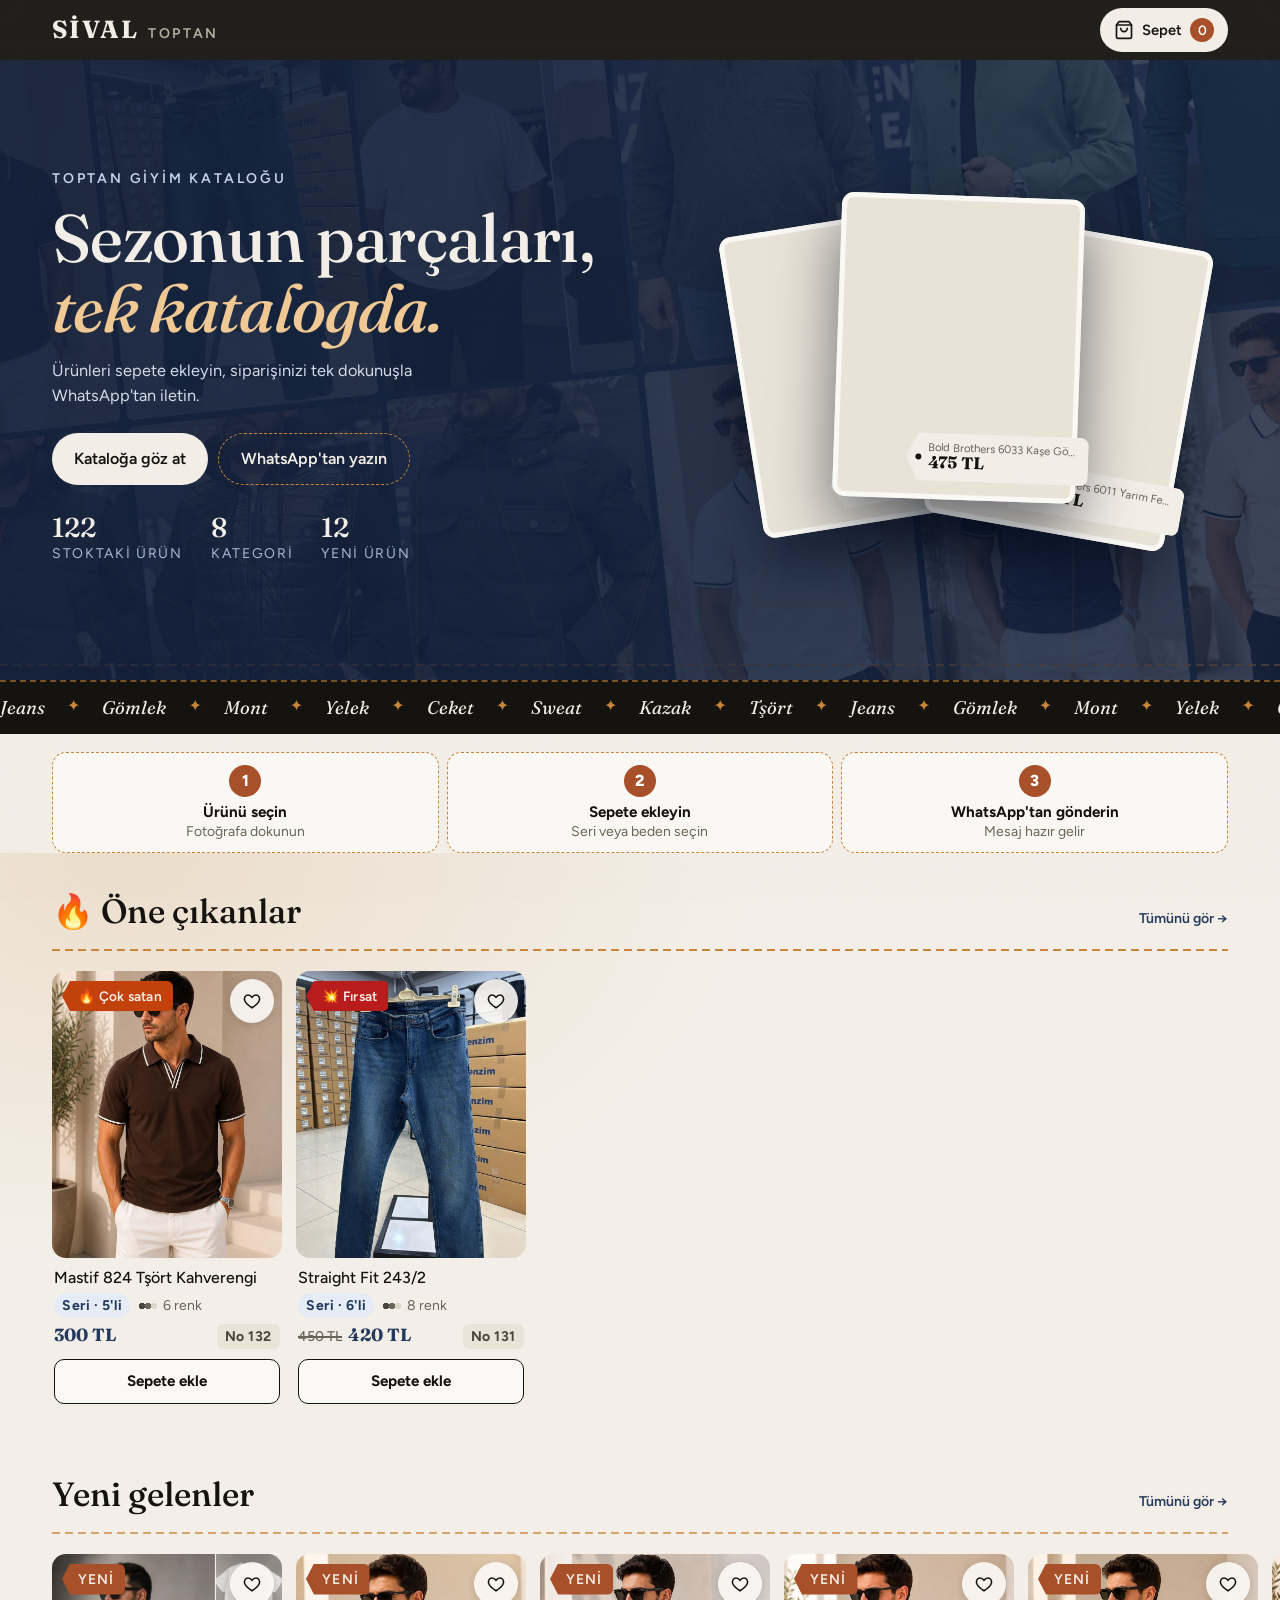
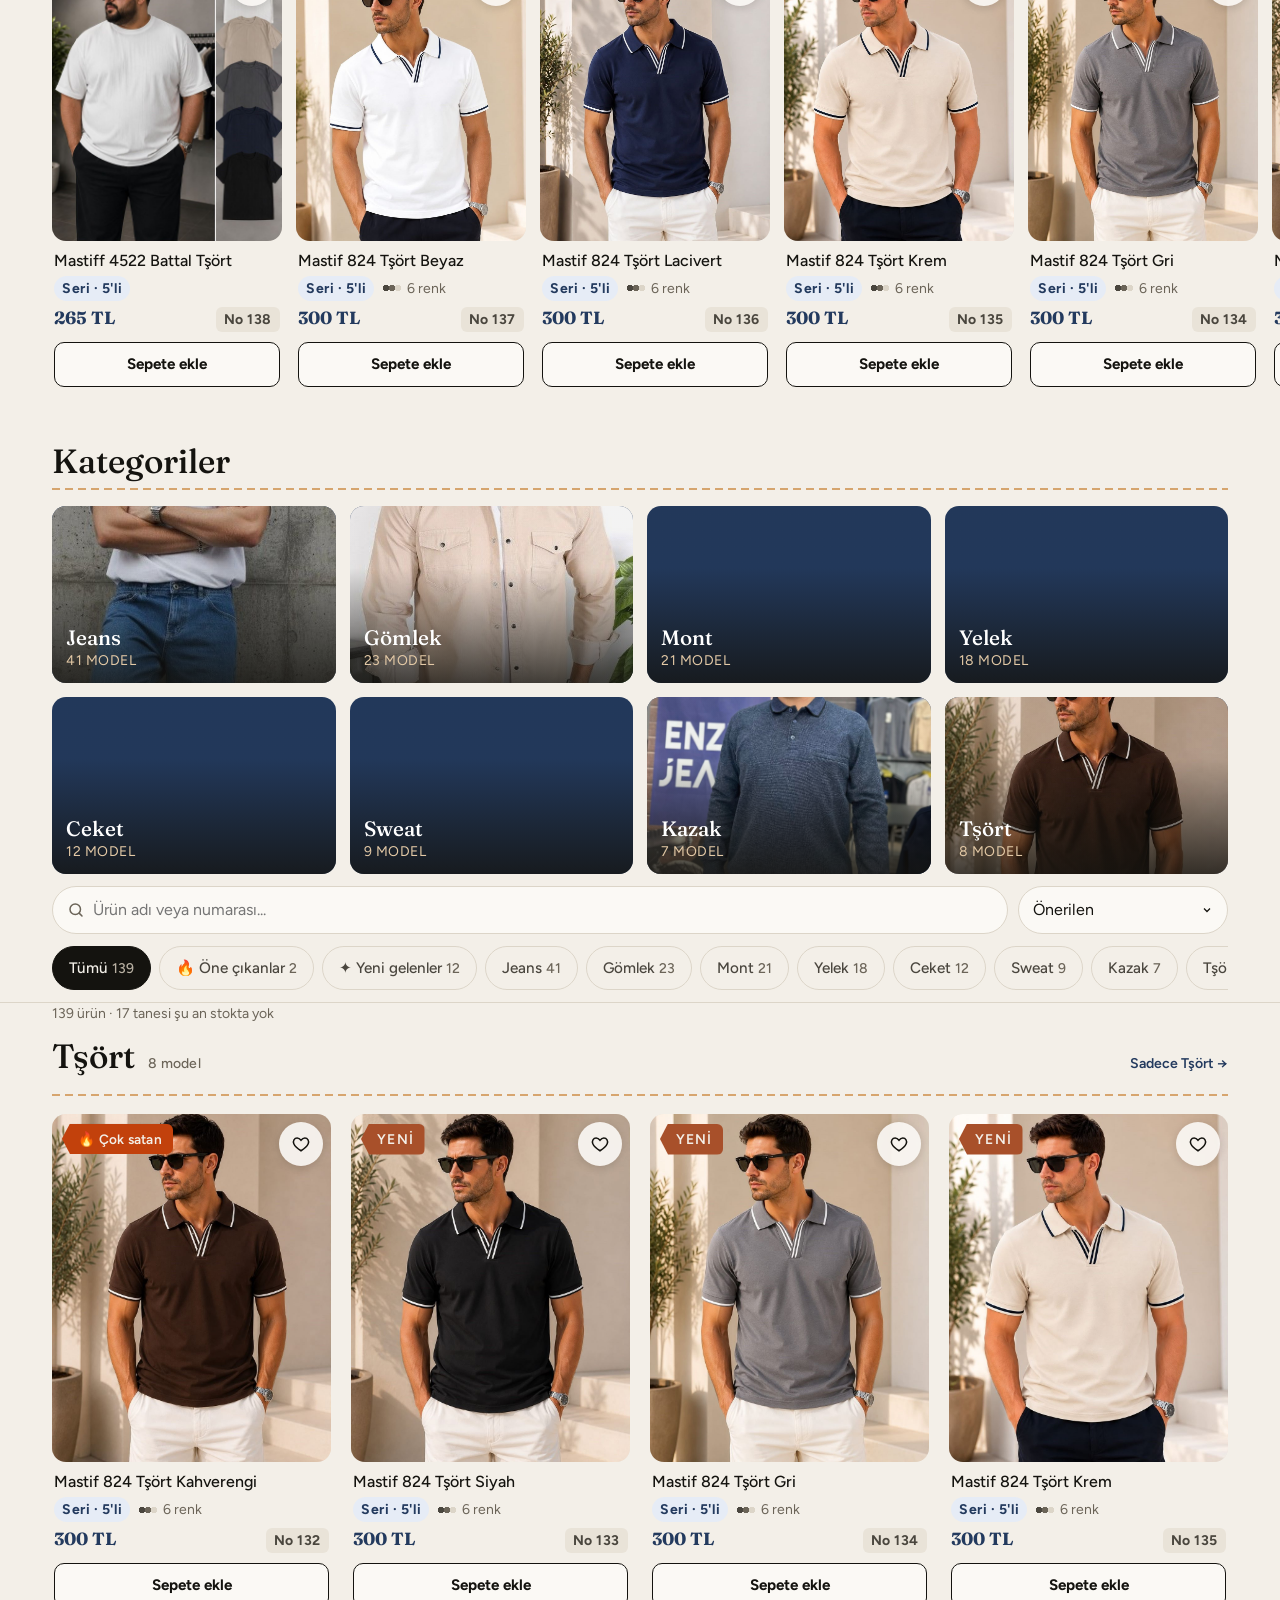
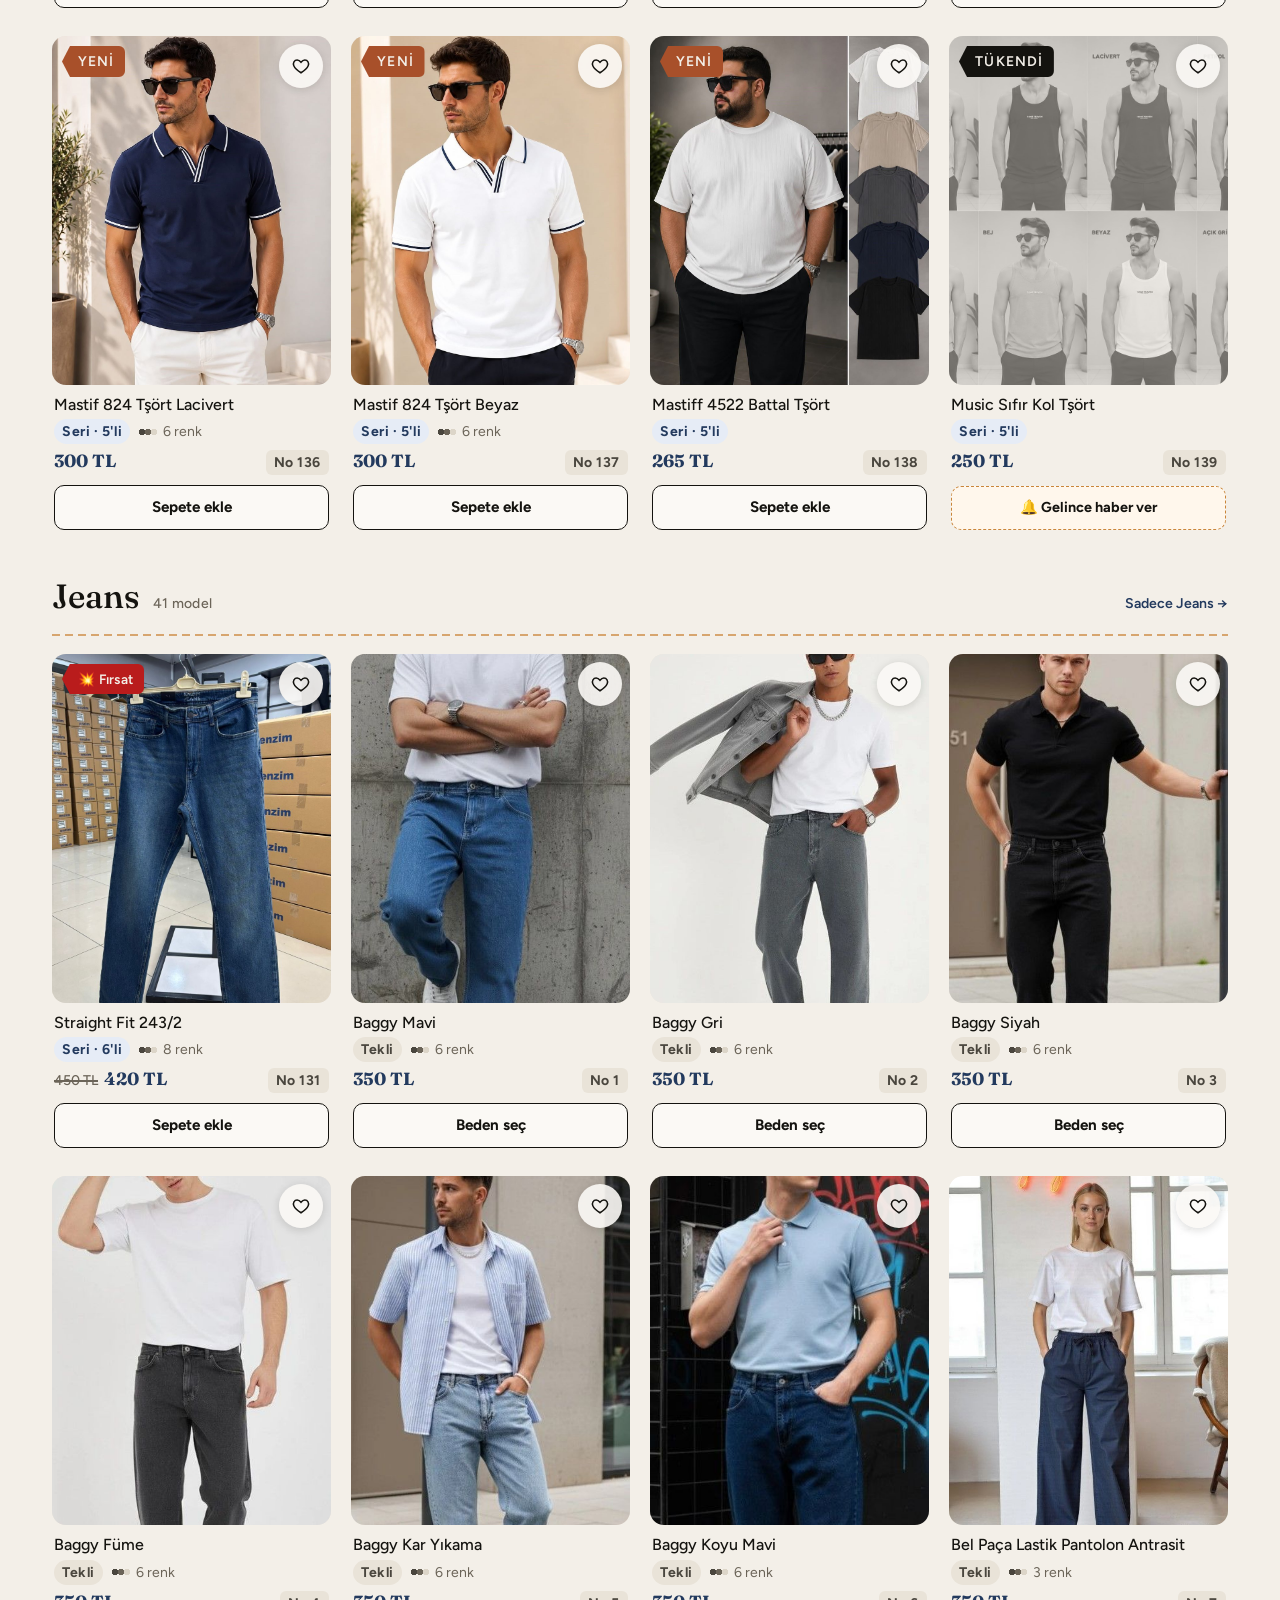
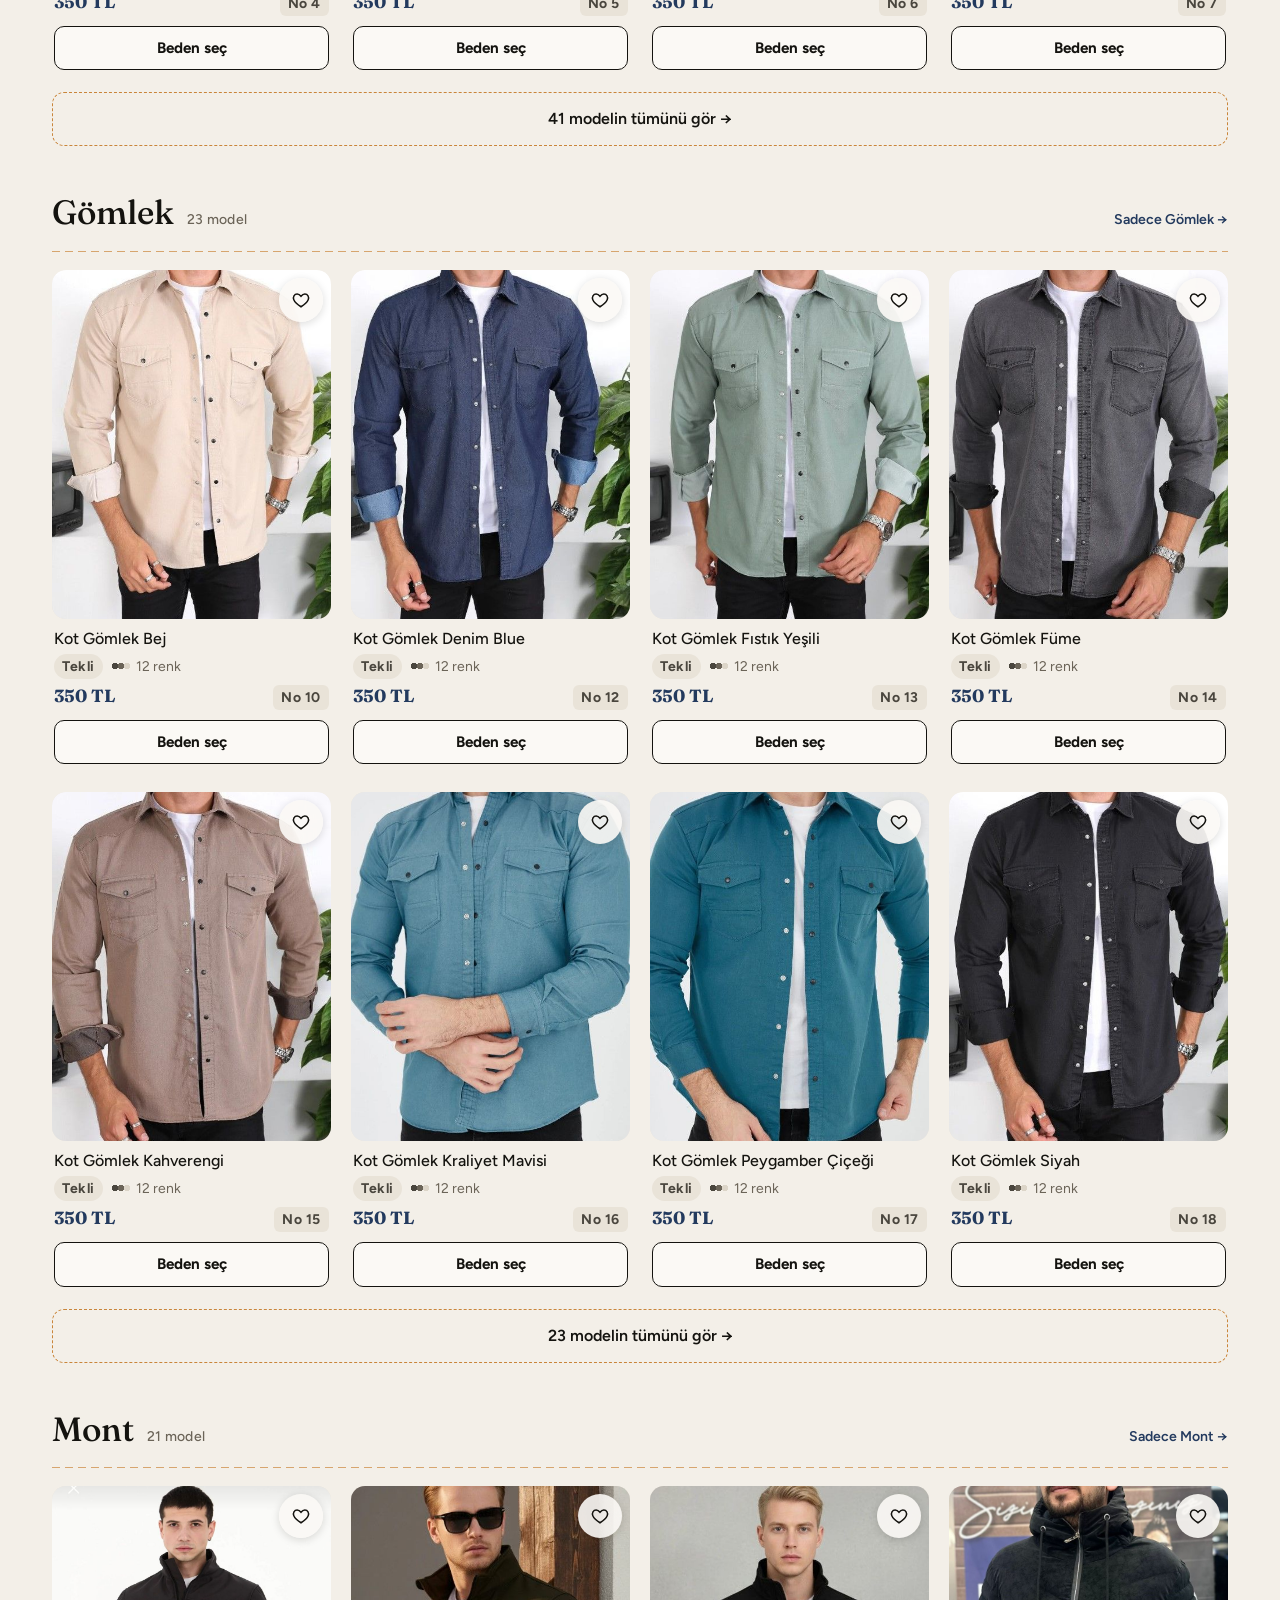
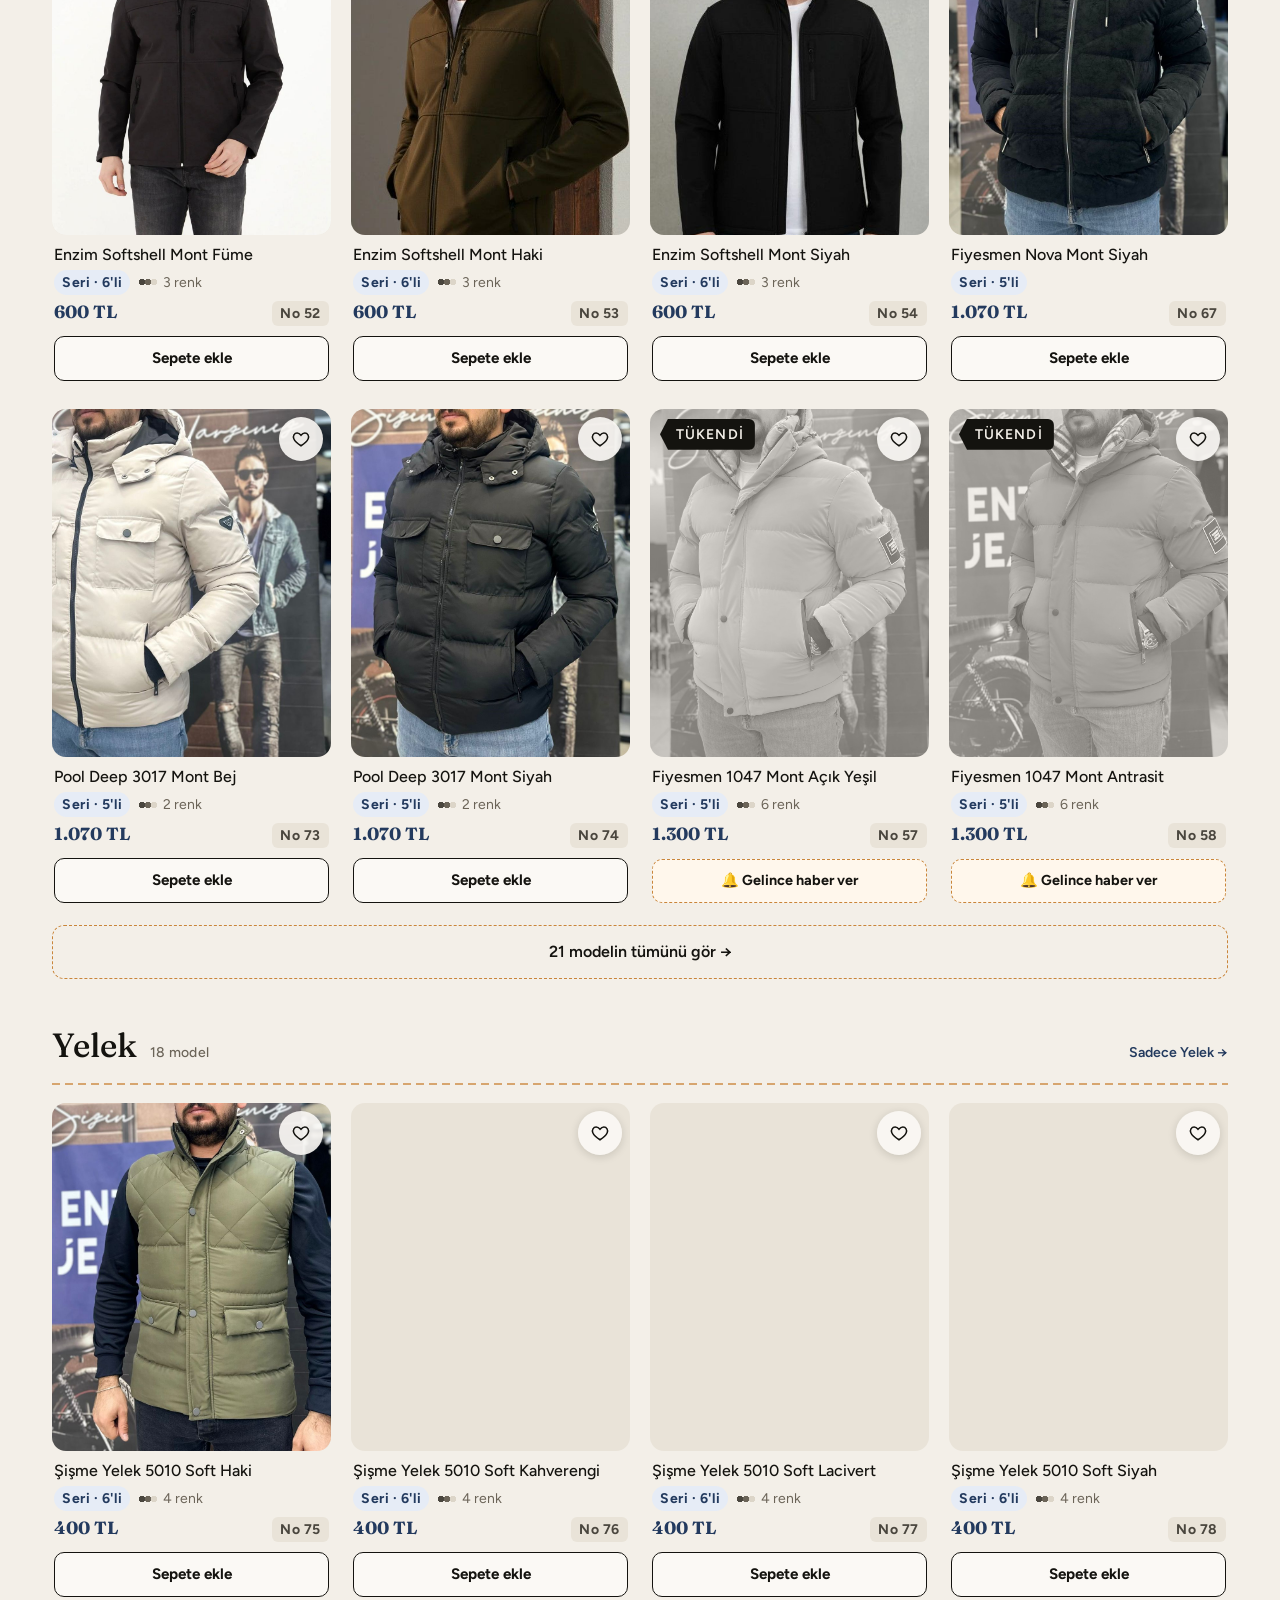
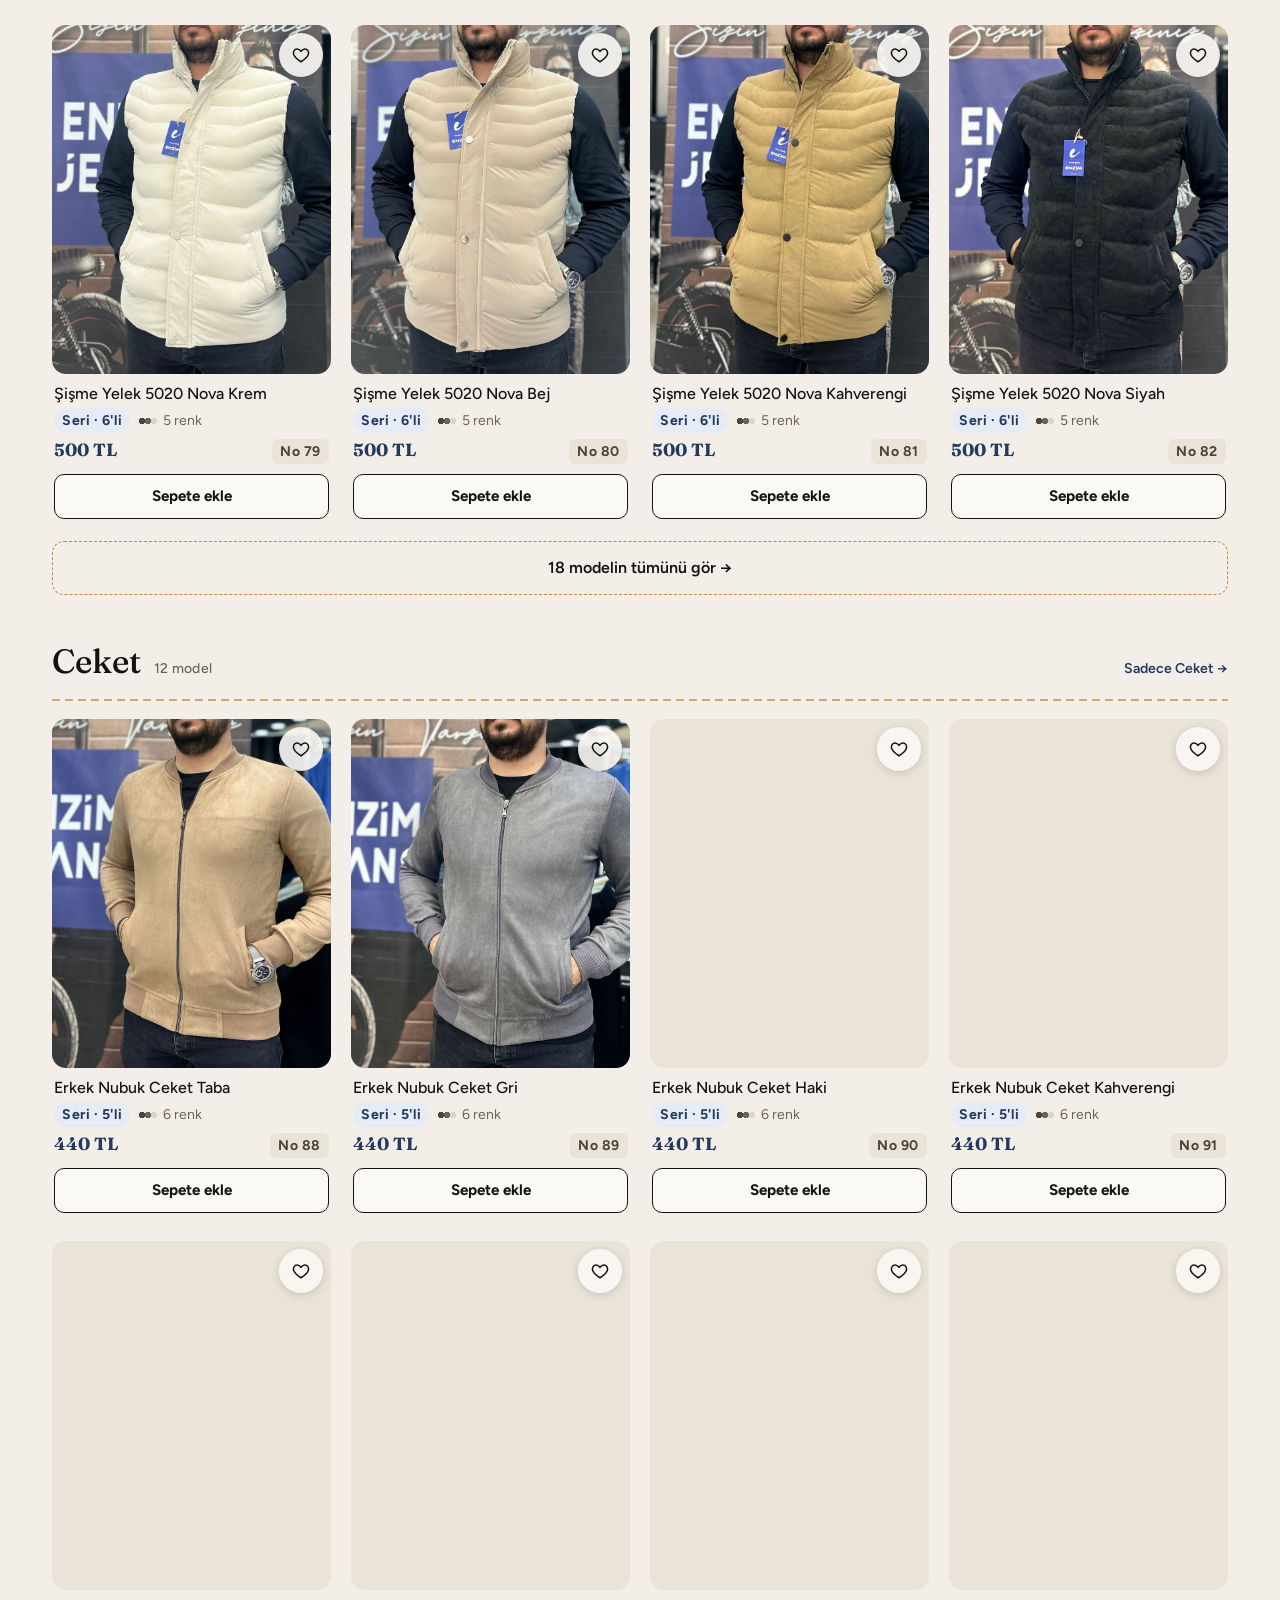
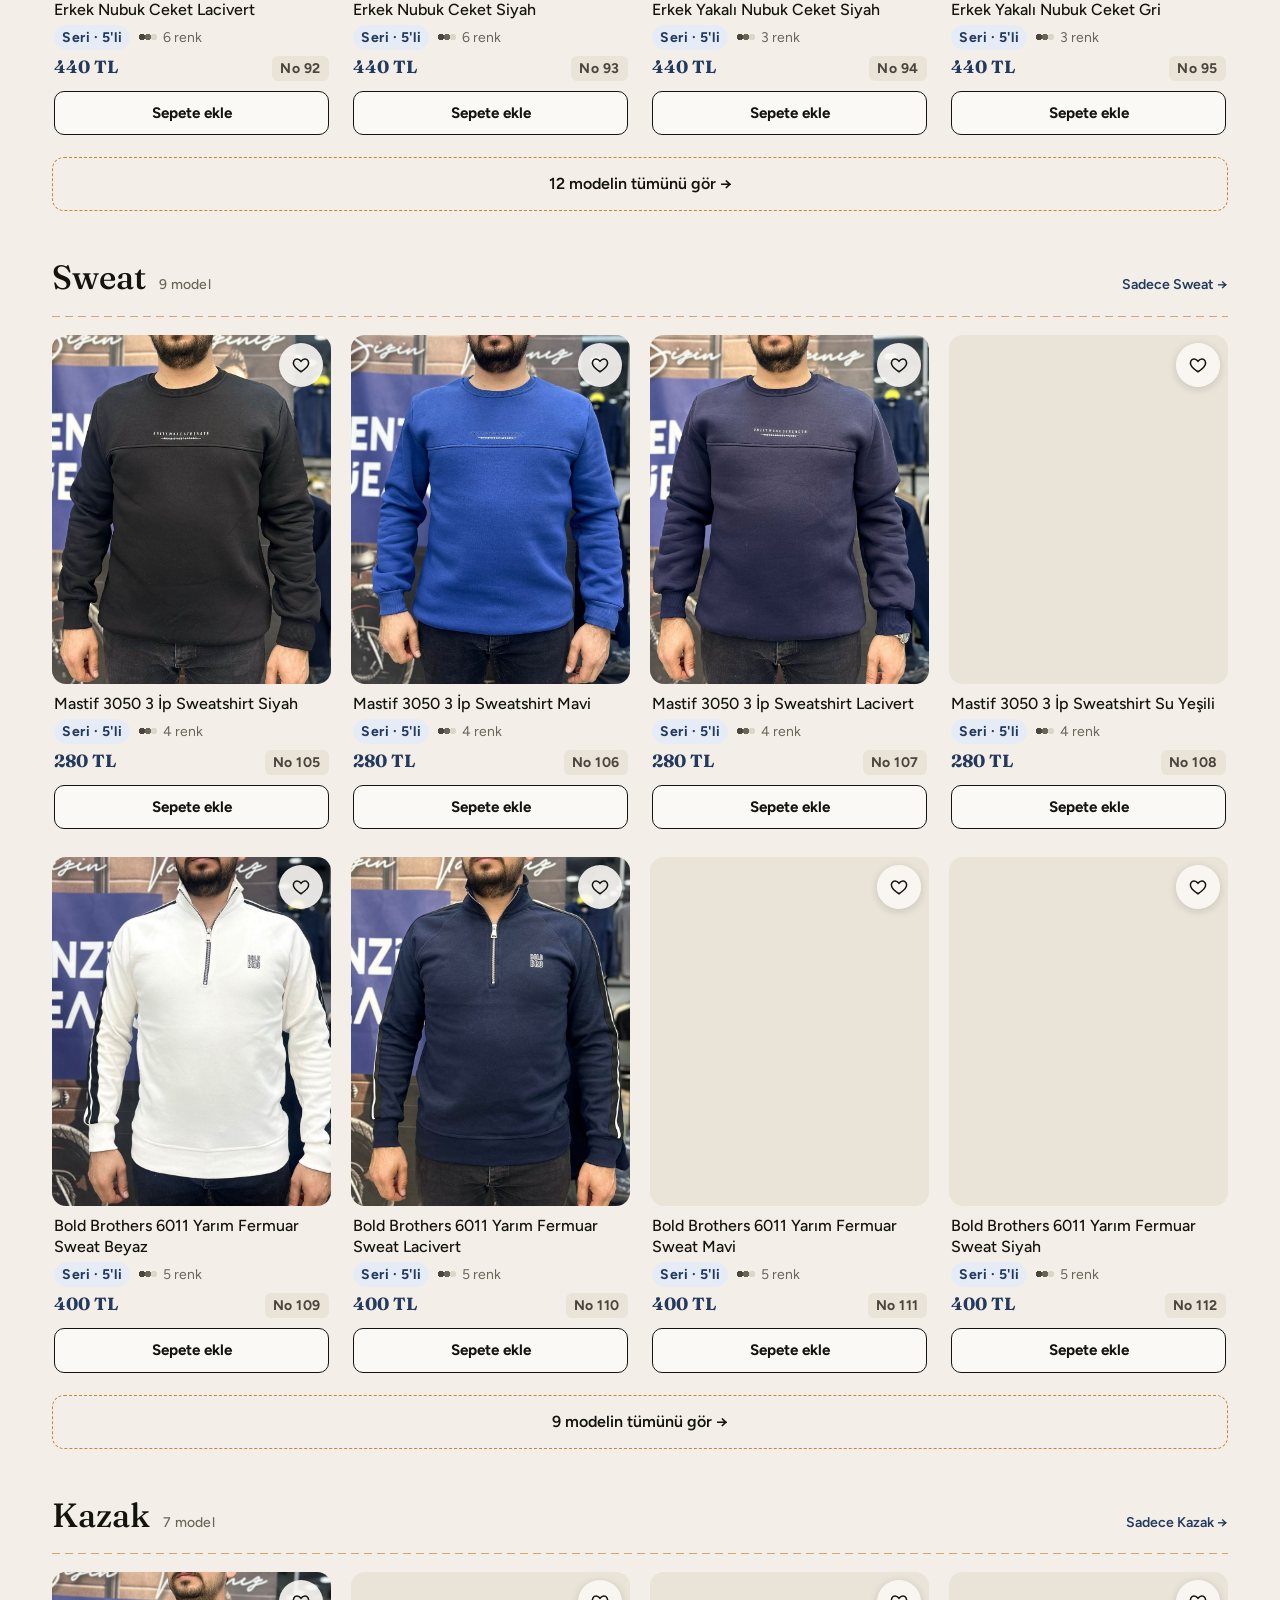
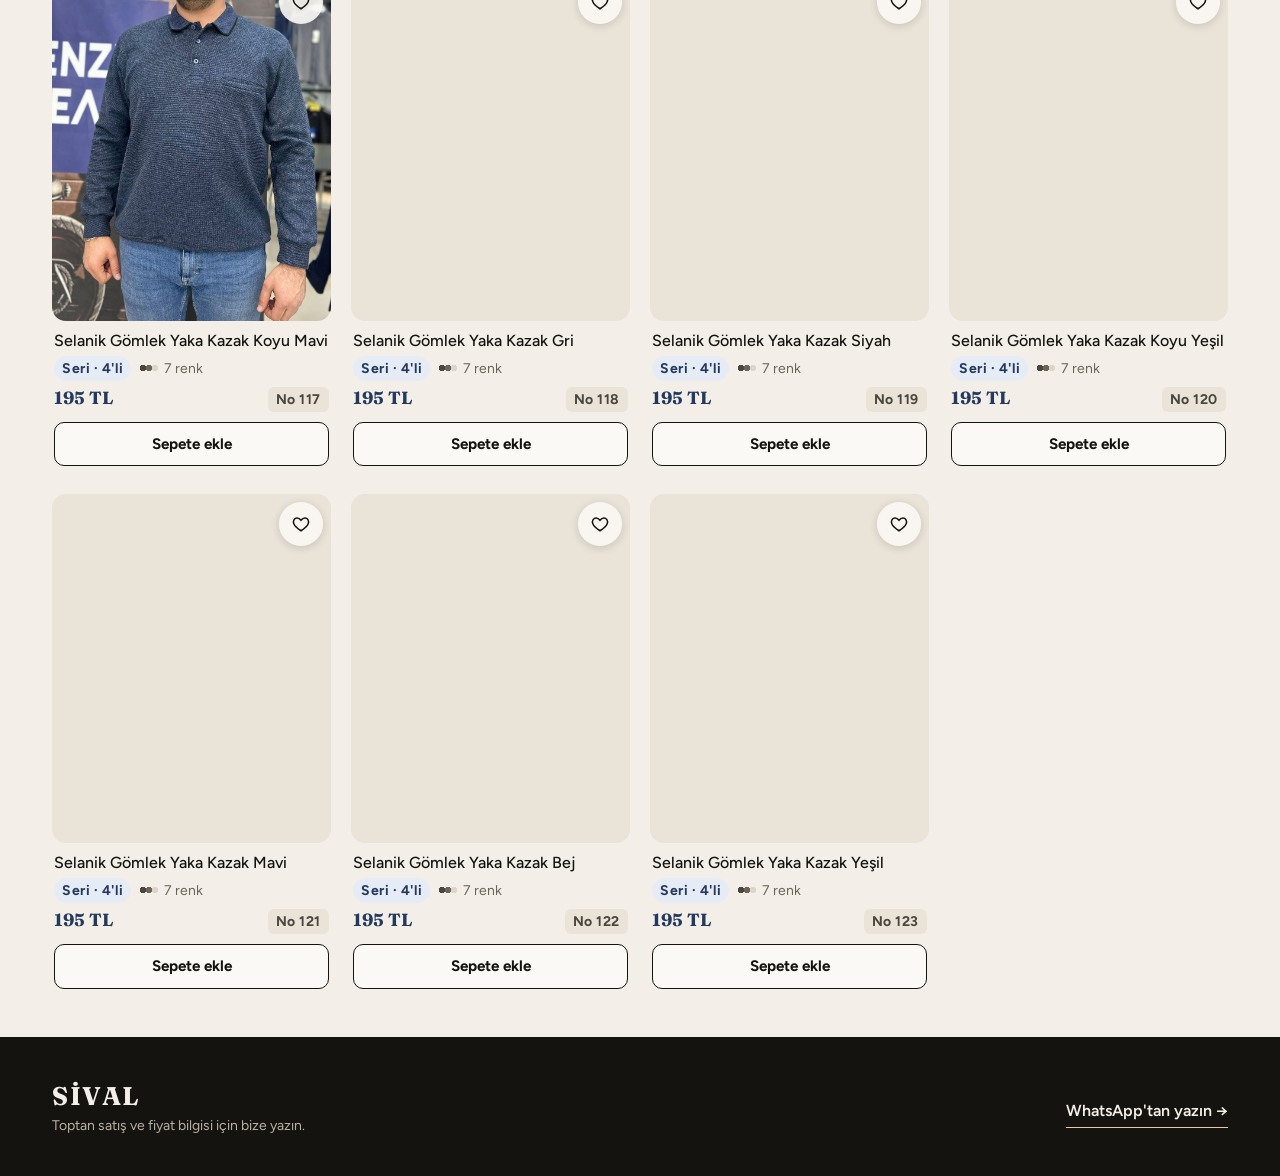
==== index.html @ 9e134c7b "Gelince haber ver: tükenen üründe WhatsApp talebi, dönen müşteriye 'beklediğiniz ürün geldi'; yöneti" ====
<!DOCTYPE html>
<html lang="tr">
<head>
    <meta charset="UTF-8">
    <meta name="viewport" content="width=device-width, initial-scale=1.0">
    <title>SİVAL - Toptan Satış Kataloğu</title>
    <meta name="description" content="SİVAL toptan giyim kataloğu: jean, gömlek, mont, yelek ve daha fazlası. Sepetinizi oluşturun, WhatsApp'tan sipariş verin.">
    <meta name="theme-color" content="#14130f">
    <link rel="icon" href="data:image/svg+xml,%3Csvg xmlns='http://www.w3.org/2000/svg' viewBox='0 0 64 64'%3E%3Crect width='64' height='64' rx='14' fill='%2314130f'/%3E%3Ctext x='32' y='45' font-family='Georgia,serif' font-size='38' font-weight='700' fill='%23f3efe8' text-anchor='middle'%3ES%3C/text%3E%3C/svg%3E">
    <link rel="preconnect" href="https://fonts.googleapis.com">
    <link rel="preconnect" href="https://fonts.gstatic.com" crossorigin>
    <link href="https://fonts.googleapis.com/css2?family=Fraunces:opsz,wght@9..144,500;9..144,700&family=Figtree:wght@400;500;600;700&display=swap" rel="stylesheet">
    <link rel="stylesheet" href="style.css">
</head>
<body>
    <!-- Duyuru bandı (yönetim sayfasından düzenlenir) -->
    <div class="promo" id="promo" hidden>
        <button class="promo-main" id="promoMain">
            <span id="promoText"></span>
            <span class="promo-timer" id="promoTimer" hidden></span>
            <span class="promo-go" id="promoGo" hidden>→</span>
        </button>
        <button class="promo-close" id="promoClose" aria-label="Duyuruyu kapat">&times;</button>
    </div>

    <header class="topbar">
        <div class="wrap topbar-row">
            <a href="#" class="brand" aria-label="Sayfanın başına dön">
                <span class="brand-name">SİVAL</span>
                <span class="brand-tag">Toptan</span>
            </a>
            <button class="cart-btn" id="cartButton" aria-label="Sepeti aç">
                <svg width="20" height="20" viewBox="0 0 24 24" fill="none" stroke="currentColor" stroke-width="2" stroke-linecap="round" stroke-linejoin="round" aria-hidden="true">
                    <path d="M6 2 3 6v14a2 2 0 0 0 2 2h14a2 2 0 0 0 2-2V6l-3-4z"/><path d="M3 6h18"/><path d="M16 10a4 4 0 0 1-8 0"/>
                </svg>
                <span class="cart-btn-label">Sepet</span>
                <span class="cart-count" id="cartCount" hidden>0</span>
            </button>
        </div>
    </header>

    <div class="wrap back-in-wrap">
        <div class="back-in" id="backInBox" hidden>
            <div class="back-in-head">
                <strong>🔔 Beklediğiniz ürün geldi!</strong>
                <button class="reorder-close" id="backInClose" aria-label="Kapat">&times;</button>
            </div>
            <div class="back-in-list" id="backInList"></div>
        </div>
    </div>

    <section class="hero">
        <div class="hero-mosaic" id="heroMosaic" aria-hidden="true"></div>
        <div class="wrap hero-inner">
            <div class="hero-copy">
                <p class="eyebrow">Toptan giyim kataloğu</p>
                <h1>Sezonun parçaları,<br><em>tek katalogda.</em></h1>
                <p class="hero-text">Ürünleri sepete ekleyin, siparişinizi tek dokunuşla WhatsApp'tan iletin.</p>
                <div class="hero-cta">
                    <a href="#controls" class="btn-paper">Kataloğa göz at</a>
                    <a href="#" class="btn-ghost" id="heroWhatsApp" target="_blank" rel="noopener">WhatsApp'tan yazın</a>
                    <a href="katalog.pdf" class="btn-ghost" id="heroPdf" download="SIVAL-katalog.pdf" hidden>📄 PDF katalog</a>
                </div>
                <div class="hero-stats" id="heroStats"></div>
            </div>
            <div class="hero-fan" id="heroFan" aria-hidden="true"></div>
        </div>
    </section>

    <div class="ticker" aria-hidden="true">
        <div class="ticker-track" id="ticker"></div>
    </div>

    <div class="wrap">
        <ol class="how" aria-label="Nasıl sipariş verilir">
            <li><span>1</span><b>Ürünü seçin</b><small>Fotoğrafa dokunun</small></li>
            <li><span>2</span><b>Sepete ekleyin</b><small>Seri veya beden seçin</small></li>
            <li><span>3</span><b>WhatsApp'tan gönderin</b><small>Mesaj hazır gelir</small></li>
        </ol>
        <div class="reorder" id="reorderBox" hidden>
            <div class="reorder-text">
                <strong>Tekrar hoş geldiniz!</strong>
                <span id="reorderInfo"></span>
            </div>
            <div class="reorder-actions">
                <button class="reorder-btn" id="reorderBtn">Siparişi tekrarla</button>
                <button class="reorder-close" id="reorderClose" aria-label="Kapat">&times;</button>
            </div>
        </div>
    </div>

    <section class="spotlight featured" id="featured" hidden>
        <div class="wrap">
            <div class="section-head">
                <h2>🔥 Öne çıkanlar</h2>
                <button class="section-link" data-goto="featured">Tümünü gör →</button>
            </div>
        </div>
        <div class="rail-wrap">
            <button class="rail-arrow prev" data-rail="-1" aria-label="Önceki ürünler">‹</button>
            <div class="rail" id="featRail"></div>
            <button class="rail-arrow next" data-rail="1" aria-label="Sonraki ürünler">›</button>
        </div>
    </section>

    <section class="spotlight" id="spotlight" hidden>
        <div class="wrap">
            <div class="section-head">
                <h2>Yeni gelenler</h2>
                <button class="section-link" data-goto="new">Tümünü gör →</button>
            </div>
        </div>
        <div class="rail-wrap">
            <button class="rail-arrow prev" data-rail="-1" aria-label="Önceki ürünler">‹</button>
            <div class="rail" id="newRail"></div>
            <button class="rail-arrow next" data-rail="1" aria-label="Sonraki ürünler">›</button>
        </div>
    </section>

    <section class="wrap cat-tiles-wrap" id="catTilesWrap" hidden>
        <div class="section-head">
            <h2>Kategoriler</h2>
        </div>
        <div class="cat-tiles" id="catTiles"></div>
    </section>

    <div class="controls" id="controls">
        <div class="wrap">
            <div class="controls-row">
                <label class="search">
                    <svg width="18" height="18" viewBox="0 0 24 24" fill="none" stroke="currentColor" stroke-width="2" stroke-linecap="round" aria-hidden="true"><circle cx="11" cy="11" r="7"/><path d="m20 20-3.5-3.5"/></svg>
                    <input type="search" id="searchInput" placeholder="Ürün adı veya numarası..." aria-label="Ürün ara">
                </label>
                <select id="sortSelect" aria-label="Sıralama">
                    <option value="default">Önerilen</option>
                    <option value="price-asc">Fiyat: Düşükten yükseğe</option>
                    <option value="price-desc">Fiyat: Yüksekten düşüğe</option>
                    <option value="name-asc">İsim: A-Z</option>
                </select>
            </div>
            <div class="chips" id="categoryChips" role="tablist" aria-label="Kategoriler"></div>
        </div>
    </div>

    <main class="wrap">
        <p class="result-count" id="productCount" aria-live="polite"></p>
        <div id="productsGrid"></div>
        <div class="state" id="loading">
            <div class="spinner"></div>
            <p>Ürünler yükleniyor...</p>
        </div>
        <div class="state" id="noProducts" hidden>
            <p>Aramanıza uygun ürün bulunamadı.</p>
            <a class="ask-btn ask-inline" id="askMissing" href="#" target="_blank" rel="noopener">Aradığınızı WhatsApp'tan sorun</a>
            <br>
            <button class="link-btn" id="resetFilters">Filtreleri temizle</button>
        </div>
    </main>

    <footer class="footer">
        <div class="wrap footer-inner">
            <div>
                <p class="footer-brand">SİVAL</p>
                <p class="footer-text">Toptan satış ve fiyat bilgisi için bize yazın.</p>
            </div>
            <div class="footer-links">
                <a class="footer-wa" id="footerWhatsApp" href="#" target="_blank" rel="noopener">WhatsApp'tan yazın →</a>
                <a class="footer-wa" id="footerPdf" href="katalog.pdf" download="SIVAL-katalog.pdf" hidden>📄 PDF katalog indir</a>
            </div>
        </div>
    </footer>

    <!-- Sepet özeti (mobilde altta) -->
    <button class="cart-bar" id="cartBar" hidden>
        <span class="cart-bar-main">
            <span><strong id="cartBarCount">0</strong> adet · <span id="cartBarTotal">0 TL</span></span>
            <span class="cart-bar-cta">Sepeti gör →</span>
        </span>
        <span class="cart-bar-goal" id="cartBarGoal" hidden></span>
    </button>

    <!-- Ürün detayı -->
    <dialog class="sheet product-sheet" id="productModal" aria-labelledby="modalTitle">
        <button class="sheet-close" data-close aria-label="Kapat">&times;</button>
        <div class="product-detail">
            <div class="detail-media">
                <img id="modalImage" src="" alt="">
                <video id="modalVideo" playsinline muted loop controls preload="none" hidden></video>
                <iframe id="modalEmbed" title="Ürün videosu" allow="autoplay; encrypted-media; picture-in-picture" allowfullscreen hidden></iframe>
                <div class="media-switch" id="mediaSwitch" hidden>
                    <button type="button" data-media="photo">📷 Fotoğraf</button>
                    <button type="button" data-media="video">▶ Video</button>
                </div>
            </div>
            <div class="detail-info">
                <p class="detail-cat" id="modalCategory"></p>
                <h2 id="modalTitle"></h2>
                <p class="detail-price" id="modalPrice"></p>
                <p class="detail-stock" id="modalStock"></p>
                <div class="detail-actions" id="modalActions"></div>
                <div class="colors" id="colorsWrap" hidden>
                    <p class="colors-label">Renk seçenekleri</p>
                    <div class="colors-list" id="colorsList"></div>
                </div>
                <p class="detail-desc" id="modalDescription"></p>
                <div class="detail-extras" id="modalExtras"></div>
                <div class="similar" id="similarWrap" hidden>
                    <h3>Bunlara da göz atın</h3>
                    <div class="similar-list" id="similarList"></div>
                </div>
            </div>
        </div>
    </dialog>

    <!-- Sepet -->
    <dialog class="sheet cart-sheet" id="cartModal" aria-labelledby="cartTitle">
        <div class="cart-head">
            <h2 id="cartTitle">Sepetim</h2>
            <button class="sheet-close static" data-close aria-label="Kapat">&times;</button>
        </div>
        <div class="cart-body" id="cartBody"></div>
        <div class="cart-foot" id="cartFooter" hidden>
            <div class="buyer">
                <input type="text" id="buyerName" placeholder="Firma / Ad Soyad" autocomplete="organization">
                <input type="text" id="buyerCity" placeholder="Şehir" autocomplete="address-level2">
            </div>
            <div class="goal-box" id="goalBox" hidden></div>
            <div class="cart-lines" id="cartLines"></div>
            <div class="cart-sum">
                <span>Toplam <strong id="cartTotalItems">0</strong> adet</span>
                <strong class="cart-total" id="cartTotalPrice">0 TL</strong>
            </div>
            <p class="wa-hint">Düğmeye basınca WhatsApp açılır, siparişiniz yazılı gelir. Sadece <b>Gönder</b>'e basın.</p>
            <button class="wa-btn" id="whatsappOrder">
                <svg width="20" height="20" viewBox="0 0 24 24" fill="currentColor" aria-hidden="true">
                    <path d="M17.472 14.382c-.297-.149-1.758-.867-2.03-.967-.273-.099-.471-.148-.67.15-.197.297-.767.966-.94 1.164-.173.199-.347.223-.644.075-.297-.15-1.255-.463-2.39-1.475-.883-.788-1.48-1.761-1.653-2.059-.173-.297-.018-.458.13-.606.134-.133.298-.347.446-.52.149-.174.198-.298.298-.497.099-.198.05-.371-.025-.52-.075-.149-.669-1.612-.916-2.207-.242-.579-.487-.5-.669-.51-.173-.008-.371-.01-.57-.01-.198 0-.52.074-.792.372-.272.297-1.04 1.016-1.04 2.479 0 1.462 1.065 2.875 1.213 3.074.149.198 2.096 3.2 5.077 4.487.709.306 1.262.489 1.694.625.712.227 1.36.195 1.871.118.571-.085 1.758-.719 2.006-1.413.248-.694.248-1.289.173-1.413-.074-.124-.272-.198-.57-.347m-5.421 7.403h-.004a9.87 9.87 0 01-5.031-1.378l-.361-.214-3.741.982.998-3.648-.235-.374a9.86 9.86 0 01-1.51-5.26c.001-5.45 4.436-9.884 9.888-9.884 2.64 0 5.122 1.03 6.988 2.898a9.825 9.825 0 012.893 6.994c-.003 5.45-4.437 9.884-9.885 9.884m8.413-18.297A11.815 11.815 0 0012.05 0C5.495 0 .16 5.335.157 11.892c0 2.096.547 4.142 1.588 5.945L.057 24l6.305-1.654a11.882 11.882 0 005.683 1.448h.005c6.554 0 11.89-5.335 11.893-11.893a11.821 11.821 0 00-3.48-8.413z"/>
                </svg>
                WhatsApp'tan Sipariş Ver
            </button>
            <button class="link-btn danger" id="clearCart">Sepeti temizle</button>
        </div>
    </dialog>

    <div class="toast" id="toast" role="status"></div>

    <script src="config.js"></script>
    <script src="script.js"></script>
</body>
</html>
---- style.css ----
/* ============================================
   SİVAL Katalog
   ============================================ */
:root {
    --paper: #f3efe8;
    --paper-2: #e9e3d8;
    --card: #fbf9f5;
    --ink: #14130f;
    --ink-2: #4a463e;
    --muted: #6b6458;
    --line: #dcd5c8;
    --denim: #233a5e;
    --denim-2: #3a5a8c;
    --rust: #a8502a;
    --thread: #c9853a;      /* kot dikiş ipliği */
    --stitch: repeating-linear-gradient(90deg, var(--thread) 0 8px, transparent 8px 13px);
    --green: #1f8a4c;
    --wa: #1faa59;
    --wa-dark: #178a47;
    --danger: #b3261e;

    --radius: 14px;
    --display: 'Fraunces', Georgia, 'Times New Roman', serif;
    --body: 'Figtree', 'Segoe UI', system-ui, sans-serif;
    --topbar-h: 60px;
}

* { margin: 0; padding: 0; box-sizing: border-box; }

html { scroll-behavior: smooth; }

body {
    overflow-x: clip;
    font-family: var(--body);
    background: var(--paper);
    color: var(--ink);
    line-height: 1.5;
    -webkit-font-smoothing: antialiased;
    min-height: 100vh;
}

body.no-scroll { overflow: hidden; }

img { display: block; max-width: 100%; }
button { font: inherit; color: inherit; cursor: pointer; border: none; background: none; }
input, select { font: inherit; color: inherit; }

.wrap {
    max-width: 1240px;
    margin: 0 auto;
    padding: 0 16px;
}

@media (min-width: 768px) {
    .wrap { padding: 0 32px; }
}

/* ---------- Duyuru bandı: dikişli kumaş etiketi ---------- */
.promo {
    position: relative;
    display: flex;
    align-items: stretch;
    background: var(--rust);
    color: #fff6ec;
    overflow: hidden;
}

.promo[hidden] { display: none; }

.promo::before {
    /* etiket dikişi */
    content: '';
    position: absolute;
    inset: 4px;
    border: 1.5px dashed rgba(255, 246, 236, 0.5);
    border-radius: 6px;
    pointer-events: none;
}

.promo::after {
    /* ara ara geçen parlama */
    content: '';
    position: absolute;
    top: 0;
    bottom: 0;
    width: 40%;
    left: -50%;
    background: linear-gradient(100deg, transparent, rgba(255, 246, 236, 0.18), transparent);
    animation: promo-shine 6s ease-in-out infinite;
    pointer-events: none;
}

@keyframes promo-shine {
    0%, 70% { left: -50%; }
    100% { left: 120%; }
}

.promo-main {
    flex: 1;
    display: flex;
    align-items: center;
    justify-content: center;
    flex-wrap: wrap;
    gap: 6px 10px;
    padding: 11px 8px 11px 48px;
    color: inherit;
    font-weight: 600;
    font-size: 0.92rem;
    line-height: 1.35;
    text-align: center;
}

.promo-main:disabled { cursor: default; opacity: 1; }

.promo-timer {
    font-variant-numeric: tabular-nums;
    background: rgba(20, 19, 15, 0.28);
    padding: 2px 10px;
    border-radius: 999px;
    white-space: nowrap;
    font-size: 0.85rem;
}

.promo-go {
    display: inline-block;
    transition: transform 0.2s;
}

.promo-main:not(:disabled):hover .promo-go { transform: translateX(4px); }

.promo-close {
    position: relative;
    z-index: 1;
    width: 44px;
    flex: 0 0 44px;
    color: inherit;
    font-size: 1.4rem;
    opacity: 0.8;
}

.promo-close:hover { opacity: 1; }

/* ---------- Üst bar ---------- */
.topbar {
    position: sticky;
    top: 0;
    z-index: 30;
    background: rgba(20, 19, 15, 0.94);
    backdrop-filter: blur(10px);
    -webkit-backdrop-filter: blur(10px);
    color: var(--paper);
}

.topbar-row {
    height: var(--topbar-h);
    display: flex;
    align-items: center;
    justify-content: space-between;
}

.brand {
    display: flex;
    align-items: baseline;
    gap: 10px;
    text-decoration: none;
    color: inherit;
}

.brand-name {
    font-family: var(--display);
    font-weight: 700;
    font-size: 1.55rem;
    letter-spacing: 0.06em;
}

.brand-tag {
    font-size: 0.7rem;
    font-weight: 600;
    letter-spacing: 0.18em;
    text-transform: uppercase;
    color: #b9b1a3;
}

.cart-btn {
    display: flex;
    align-items: center;
    gap: 8px;
    padding: 9px 14px;
    border-radius: 999px;
    background: var(--paper);
    color: var(--ink);
    font-weight: 600;
    font-size: 0.92rem;
    transition: transform 0.15s;
}

.cart-btn:hover { transform: translateY(-1px); }

.cart-count {
    min-width: 22px;
    height: 22px;
    padding: 0 6px;
    border-radius: 999px;
    background: var(--rust);
    color: #fff;
    font-size: 0.75rem;
    display: inline-flex;
    align-items: center;
    justify-content: center;
}

.cart-count.bump { animation: bump 0.35s ease; }

@keyframes bump {
    40% { transform: scale(1.35); }
}

/* ---------- Hero ---------- */
.hero {
    position: relative;
    color: var(--paper);
    background:
        linear-gradient(100deg, rgba(20, 19, 15, 0.96) 0%, rgba(20, 19, 15, 0.9) 50%, rgba(20, 19, 15, 0.55) 100%),
        url('kapak.jpg') center 40% / cover no-repeat,
        var(--ink);
    padding: 56px 0 64px;
    overflow: hidden;
}

.hero::after {
    /* kumaş dokusu */
    content: '';
    position: absolute;
    inset: 0;
    background-image: repeating-linear-gradient(135deg, rgba(255,255,255,0.025) 0 2px, transparent 2px 6px);
    pointer-events: none;
}

.hero-inner { position: relative; z-index: 1; }

.eyebrow {
    font-size: 0.72rem;
    font-weight: 600;
    letter-spacing: 0.2em;
    text-transform: uppercase;
    color: #d8cdb9;
    margin-bottom: 14px;
}

.hero h1 {
    font-family: var(--display);
    font-weight: 500;
    font-size: clamp(2.1rem, 7vw, 4.2rem);
    line-height: 1.04;
    letter-spacing: -0.01em;
    max-width: 14ch;
}

.hero h1 em {
    font-style: italic;
    color: #e3c9a6;
}

.hero-text {
    margin-top: 16px;
    max-width: 42ch;
    color: #d6cfc3;
    font-size: 1.02rem;
}

.hero-stats {
    display: flex;
    gap: 28px;
    margin-top: 28px;
    flex-wrap: wrap;
}

.hero-stats div { display: flex; flex-direction: column; }

.hero-stats strong {
    font-family: var(--display);
    font-size: 1.7rem;
    font-weight: 500;
    line-height: 1.1;
}

.hero-stats span {
    font-size: 0.75rem;
    letter-spacing: 0.12em;
    text-transform: uppercase;
    color: #b9b1a3;
}

@media (min-width: 768px) {
    .hero { padding: 96px 0 104px; }
}

/* ---------- Arama / filtre ---------- */
.controls {
    position: sticky;
    top: var(--topbar-h);
    z-index: 20;
    background: rgba(243, 239, 232, 0.95);
    backdrop-filter: blur(10px);
    -webkit-backdrop-filter: blur(10px);
    border-bottom: 1px solid var(--line);
    padding: 12px 0 0;
}

.controls-row {
    display: flex;
    gap: 10px;
}

.search {
    flex: 1;
    display: flex;
    align-items: center;
    gap: 8px;
    padding: 0 14px;
    background: var(--card);
    border: 1px solid var(--line);
    border-radius: 999px;
    color: var(--muted);
}

.search:focus-within { border-color: var(--ink); }

.search input {
    flex: 1;
    min-width: 0;
    border: none;
    background: none;
    outline: none;
    padding: 11px 0;
    color: var(--ink);
    font-size: 1rem;
}

#sortSelect {
    flex: 0 1 auto;
    width: 210px;
    min-width: 0;
    text-overflow: ellipsis;
    padding: 10px 34px 10px 14px;
    border: 1px solid var(--line);
    border-radius: 999px;
    background: var(--card) url("data:image/svg+xml,%3Csvg xmlns='http://www.w3.org/2000/svg' width='12' height='12' viewBox='0 0 24 24' fill='none' stroke='%2314130f' stroke-width='2.5'%3E%3Cpath d='m6 9 6 6 6-6'/%3E%3C/svg%3E") no-repeat right 14px center;
    appearance: none;
    -webkit-appearance: none;
    font-size: 16px;          /* 16px altı iPhone'da yakınlaştırma yapar */
    cursor: pointer;
}

@media (max-width: 600px) {
    #sortSelect { width: 38%; }
}

.chips {
    display: flex;
    gap: 8px;
    overflow-x: auto;
    padding: 12px 0;
    scrollbar-width: none;
    -webkit-overflow-scrolling: touch;
}

.chips::-webkit-scrollbar { display: none; }

.chip {
    flex: 0 0 auto;
    padding: 7px 14px;
    border-radius: 999px;
    border: 1px solid var(--line);
    background: transparent;
    font-size: 0.88rem;
    font-weight: 500;
    color: var(--ink-2);
    white-space: nowrap;
    transition: background 0.15s, color 0.15s, border-color 0.15s;
}

.chip:hover { border-color: var(--ink); }

.chip small {
    font-size: 0.75rem;
    color: var(--muted);
    margin-left: 4px;
}

.chip.active {
    background: var(--ink);
    border-color: var(--ink);
    color: var(--paper);
}

.chip.active small { color: #b9b1a3; }

/* ---------- Ürün listesi ---------- */
main { padding-top: 18px; padding-bottom: 64px; }

.result-count {
    font-size: 0.85rem;
    color: var(--muted);
    margin-bottom: 14px;
}

.grid {
    display: grid;
    grid-template-columns: repeat(2, 1fr);
    gap: 18px 12px;
}

@media (min-width: 700px) {
    .grid { grid-template-columns: repeat(3, 1fr); gap: 28px 20px; }
}

@media (min-width: 1040px) {
    .grid { grid-template-columns: repeat(4, 1fr); }
}

.card {
    display: flex;
    flex-direction: column;
    animation: rise 0.45s ease both;
    animation-delay: calc(min(var(--i, 0), 12) * 35ms);
}

@keyframes rise {
    from { opacity: 0; transform: translateY(12px); }
}

.card-media {
    position: relative;
    aspect-ratio: 4 / 5;
    border-radius: var(--radius);
    overflow: hidden;
    background: var(--paper-2);
    cursor: zoom-in;
    width: 100%;
}

.card-media img {
    width: 100%;
    height: 100%;
    object-fit: cover;
    object-position: center 30%;
    transition: transform 0.5s ease;
}

.card-media:hover img { transform: scale(1.04); }

.noimg::after,
.card-media.noimg::after {
    content: 'Görsel yok';
    position: absolute;
    inset: 0;
    display: flex;
    align-items: center;
    justify-content: center;
    color: var(--muted);
    font-size: 0.85rem;
}

.noimg img { visibility: hidden; }

.badge {
    position: absolute;
    top: 10px;
    left: 10px;
    padding: 4px 10px;
    border-radius: 999px;
    font-size: 0.72rem;
    font-weight: 600;
    letter-spacing: 0.04em;
    background: var(--ink);
    color: var(--paper);
}

.card.soldout .card-media img { filter: grayscale(1); opacity: 0.55; }

.card-body {
    padding: 10px 2px 0;
    display: flex;
    flex-direction: column;
    flex: 1;
}

.card-cat {
    font-size: 0.7rem;
    font-weight: 600;
    letter-spacing: 0.14em;
    text-transform: uppercase;
    color: var(--muted);
}

.card-name {
    font-size: 0.98rem;
    font-weight: 600;
    line-height: 1.3;
    margin-top: 2px;
    display: -webkit-box;
    -webkit-line-clamp: 2;
    -webkit-box-orient: vertical;
    overflow: hidden;
    cursor: pointer;
}

.card-price {
    font-family: var(--display);
    font-size: 1.15rem;
    font-weight: 700;
    margin-top: 4px;
    color: var(--denim);
}

.card-action { margin-top: auto; padding-top: 10px; }

/* Sepete ekle / adet kontrolü */
.add-btn {
    width: 100%;
    padding: 10px;
    border-radius: 10px;
    background: var(--ink);
    color: var(--paper);
    font-weight: 600;
    font-size: 0.9rem;
    transition: background 0.15s;
}

.add-btn:hover { background: var(--denim); }

.add-btn:disabled {
    background: var(--paper-2);
    color: var(--muted);
    cursor: not-allowed;
}

.stepper {
    display: flex;
    align-items: center;
    justify-content: space-between;
    border: 1.5px solid var(--ink);
    border-radius: 10px;
    overflow: hidden;
}

.stepper button {
    width: 42px;
    height: 38px;
    font-size: 1.2rem;
    font-weight: 600;
}

.stepper button:hover { background: var(--paper-2); }

.stepper span {
    font-weight: 700;
    font-size: 0.95rem;
}

.stepper span small { font-weight: 500; color: var(--muted); }

/* Durum mesajları */
.state {
    text-align: center;
    padding: 64px 16px;
    color: var(--muted);
}

.spinner {
    width: 36px;
    height: 36px;
    margin: 0 auto 14px;
    border: 3px solid var(--line);
    border-top-color: var(--ink);
    border-radius: 50%;
    animation: spin 0.8s linear infinite;
}

@keyframes spin { to { transform: rotate(360deg); } }

.link-btn {
    margin-top: 10px;
    font-weight: 600;
    text-decoration: underline;
    text-underline-offset: 3px;
    color: var(--ink);
}

.link-btn.danger { color: var(--danger); }

/* ---------- Footer ---------- */
.footer {
    background: var(--ink);
    color: var(--paper);
    padding: 40px 0 calc(40px + env(safe-area-inset-bottom));
}

.footer-inner {
    display: flex;
    align-items: center;
    justify-content: space-between;
    gap: 20px;
    flex-wrap: wrap;
}

.footer-brand {
    font-family: var(--display);
    font-size: 1.6rem;
    font-weight: 700;
    letter-spacing: 0.06em;
}

.footer-text { color: #b9b1a3; font-size: 0.92rem; }

.footer-wa {
    color: var(--paper);
    font-weight: 600;
    text-decoration: none;
    border-bottom: 1.5px solid #e3c9a6;
    padding: 12px 0 2px;
}

/* ---------- Alt sepet çubuğu (mobil) ---------- */
.cart-bar {
    position: fixed;
    left: 12px;
    right: 12px;
    bottom: calc(12px + env(safe-area-inset-bottom));
    z-index: 25;
    display: flex;
    align-items: center;
    justify-content: space-between;
    padding: 14px 18px;
    border-radius: 14px;
    background: var(--ink);
    color: var(--paper);
    box-shadow: 0 10px 30px rgba(20, 19, 15, 0.35);
    animation: rise 0.3s ease;
}

.cart-bar[hidden] { display: none; }

.cart-bar-cta { font-weight: 700; color: #e3c9a6; }

body.has-cart-bar .footer { padding-bottom: 110px; }

@media (min-width: 900px) {
    .cart-bar { left: auto; right: 32px; bottom: 28px; width: 340px; }
}

/* ---------- Pencereler (dialog) ---------- */
.sheet {
    border: none;
    padding: 0;
    color: var(--ink);
    background: var(--card);
    max-width: none;
    max-height: none;
}

.sheet::backdrop {
    background: rgba(20, 19, 15, 0.55);
    backdrop-filter: blur(3px);
}

.sheet-close {
    position: absolute;
    top: 12px;
    right: 12px;
    z-index: 2;
    width: 40px;
    height: 40px;
    border-radius: 50%;
    background: rgba(251, 249, 245, 0.92);
    font-size: 1.6rem;
    line-height: 1;
    box-shadow: 0 2px 8px rgba(0,0,0,0.12);
}

.sheet-close.static { position: static; box-shadow: none; background: var(--paper-2); }

/* Ürün detayı: mobilde alttan açılan, masaüstünde ortada */
.product-sheet {
    position: fixed;
    inset: auto 0 0 0;
    width: 100%;
    max-height: 92vh;
    margin: 0;
    border-radius: 20px 20px 0 0;
    overflow-y: auto;
}

.product-sheet[open] { animation: sheet-up 0.3s ease; }

@keyframes sheet-up {
    from { transform: translateY(40px); opacity: 0; }
}

.detail-media {
    background: var(--paper-2);
}

.detail-media img {
    width: 100%;
    max-height: 58vh;
    object-fit: contain;
    margin: 0 auto;
}

.detail-info { padding: 20px 20px calc(24px + env(safe-area-inset-bottom)); }

.detail-cat {
    font-size: 0.72rem;
    font-weight: 600;
    letter-spacing: 0.14em;
    text-transform: uppercase;
    color: var(--muted);
}

.detail-info h2 {
    font-family: var(--display);
    font-weight: 500;
    font-size: 1.7rem;
    line-height: 1.15;
    margin-top: 4px;
}

.detail-price {
    font-family: var(--display);
    font-weight: 700;
    font-size: 1.5rem;
    color: var(--denim);
    margin-top: 8px;
}

.detail-stock {
    display: inline-flex;
    align-items: center;
    gap: 6px;
    font-size: 0.85rem;
    font-weight: 600;
    margin-top: 8px;
}

.detail-stock::before {
    content: '';
    width: 8px;
    height: 8px;
    border-radius: 50%;
    background: currentColor;
}

.detail-stock.in { color: var(--green); }
.detail-stock.out { color: var(--danger); }

.detail-desc {
    margin-top: 16px;
    color: var(--ink-2);
    white-space: pre-line;
}

.detail-actions { margin-top: 20px; }

.detail-actions .add-btn,
.detail-actions .stepper { max-width: 360px; }

.detail-actions .add-btn { padding: 14px; font-size: 1rem; }
.detail-actions .stepper button { height: 48px; width: 56px; }

@media (min-width: 820px) {
    .product-sheet {
        inset: 0;
        margin: auto;
        width: min(960px, 92vw);
        max-height: 88vh;
        border-radius: 20px;
        overflow: hidden;
    }

    /* Pencere sabit yükseklikte: fotoğraf solda sabit durur, bilgiler sağda kendi içinde kayar */
    .product-detail {
        display: grid;
        grid-template-columns: 1.1fr 1fr;
        height: 88vh;
    }

    .detail-media {
        height: 88vh;
        min-height: 0;
        overflow: hidden;
    }

    .detail-media img {
        width: 100%;
        height: 100%;
        max-height: none;
        object-fit: contain;
    }

    .detail-info {
        min-height: 0;
        padding: 48px 36px;
        overflow-y: auto;
    }

    .detail-info h2 { font-size: 2.1rem; }
}

/* Sepet: sağdan açılan panel */
.cart-sheet {
    position: fixed;
    inset: 0 0 0 auto;
    width: min(440px, 100%);
    height: 100%;
    margin: 0;
    display: none;
    flex-direction: column;
}

.cart-sheet[open] {
    display: flex;
    animation: slide-in 0.28s ease;
}

@keyframes slide-in {
    from { transform: translateX(40px); opacity: 0; }
}

.cart-head {
    display: flex;
    align-items: center;
    justify-content: space-between;
    padding: 16px 20px;
    border-bottom: 1px solid var(--line);
}

.cart-head h2 {
    font-family: var(--display);
    font-weight: 500;
    font-size: 1.5rem;
}

.cart-body {
    flex: 1;
    overflow-y: auto;
    padding: 8px 20px;
}

.empty-cart {
    text-align: center;
    color: var(--muted);
    padding: 64px 0;
}

.cart-item {
    display: grid;
    grid-template-columns: 64px 1fr auto;
    gap: 12px;
    align-items: center;
    padding: 14px 0;
    border-bottom: 1px solid var(--line);
}

.cart-item img {
    width: 64px;
    height: 80px;
    object-fit: cover;
    border-radius: 8px;
    background: var(--paper-2);
}

.cart-item h4 {
    font-size: 0.95rem;
    font-weight: 600;
    line-height: 1.3;
}

.cart-item-meta { font-size: 0.82rem; color: var(--muted); }

.cart-item-total {
    font-weight: 700;
    color: var(--denim);
    font-size: 0.92rem;
    margin-top: 2px;
}

.cart-item .stepper { border-width: 1px; }
.cart-item .stepper button { width: 32px; height: 32px; font-size: 1rem; }
.cart-item .stepper span { min-width: 24px; text-align: center; }

.cart-item-warning {
    grid-column: 2 / -1;
    font-size: 0.8rem;
    color: var(--danger);
}

.cart-foot {
    padding: 16px 20px calc(16px + env(safe-area-inset-bottom));
    border-top: 1px solid var(--line);
    background: var(--paper);
    text-align: center;
}

.cart-sum {
    display: flex;
    align-items: baseline;
    justify-content: space-between;
    margin-bottom: 14px;
    color: var(--ink-2);
}

.cart-total {
    font-family: var(--display);
    font-size: 1.5rem;
    color: var(--ink);
}

.wa-btn {
    width: 100%;
    display: flex;
    align-items: center;
    justify-content: center;
    gap: 10px;
    padding: 15px;
    border-radius: 12px;
    background: var(--wa);
    color: #fff;
    font-weight: 700;
    font-size: 1rem;
    transition: background 0.15s;
}

.wa-btn:hover { background: var(--wa-dark); }

/* ---------- Bildirim ---------- */
.toast {
    position: fixed;
    left: 50%;
    bottom: calc(90px + env(safe-area-inset-bottom));
    transform: translate(-50%, 20px);
    opacity: 0;
    pointer-events: none;
    z-index: 60;
    background: var(--ink);
    color: var(--paper);
    padding: 11px 18px;
    border-radius: 999px;
    font-size: 0.9rem;
    font-weight: 500;
    white-space: nowrap;
    max-width: calc(100% - 32px);
    overflow: hidden;
    text-overflow: ellipsis;
    transition: opacity 0.2s, transform 0.2s;
}

.toast.show {
    opacity: 1;
    transform: translate(-50%, 0);
}

/* ============================================
   Dikiş motifi, vitrin, bölümler
   ============================================ */

/* Hero: yazı + askılı ürün yelpazesi */
.hero-inner {
    display: grid;
    gap: 40px;
    align-items: center;
}

@media (min-width: 900px) {
    .hero-inner { grid-template-columns: 1.15fr 1fr; }
}

.hero::before {
    /* altta kot dikişi */
    content: '';
    position: absolute;
    left: 0;
    right: 0;
    bottom: 14px;
    height: 2px;
    background: var(--stitch);
    opacity: 0.85;
    z-index: 1;
}

.hero-cta {
    display: flex;
    gap: 10px;
    margin-top: 26px;
    flex-wrap: wrap;
}

.btn-paper, .btn-ghost {
    display: inline-flex;
    align-items: center;
    padding: 13px 22px;
    border-radius: 999px;
    font-weight: 600;
    text-decoration: none;
    transition: transform 0.15s, background 0.15s;
}

.btn-paper { background: var(--paper); color: var(--ink); }
.btn-ghost { color: var(--paper); border: 1.5px dashed var(--thread); }
.btn-paper:hover, .btn-ghost:hover { transform: translateY(-2px); }
.btn-ghost:hover { background: rgba(201, 133, 58, 0.15); }

/* En yeni 3 ürün: telefonda yazının üstünde, masaüstünde sağda */
.hero-fan {
    position: relative;
    height: 280px;
    order: -1;
    margin: -8px 0 4px;
}

@media (max-width: 899px) {
    .hero-fan .fan-card { width: min(40%, 180px); }
    .hero-fan .fan-card img { border-width: 4px; }
    .tag { right: -8px; bottom: 10px; padding: 6px 9px 6px 18px; }
    .tag span { display: none; }
    .tag strong { font-size: 0.92rem; }
}

@media (min-width: 900px) {
    .hero-fan { height: 420px; order: 0; margin: 0; }
}

.fan-card {
    position: absolute;
    top: 50%;
    left: 50%;
    width: 46%;
    aspect-ratio: 4 / 5;
    border-radius: 12px;
    background: var(--paper-2);
    box-shadow: 0 24px 50px rgba(0, 0, 0, 0.45);
    transform: translate(var(--x), var(--y)) rotate(var(--r));
    transform-origin: 50% 0;
    animation: swing-in 0.9s cubic-bezier(.2, .9, .3, 1.2) both;
}

.fan-card img {
    width: 100%;
    height: 100%;
    object-fit: cover;
    object-position: center 30%;
    border-radius: 12px;
    border: 5px solid var(--card);
}

.fan-0 { --r: -9deg; --x: -102%; --y: -48%; animation-delay: 0.15s; }
.fan-1 { --r: 2deg;  --x: -50%;  --y: -56%; animation-delay: 0.3s; z-index: 2; }
.fan-2 { --r: 10deg; --x: 4%;    --y: -44%; animation-delay: 0.45s; }

@keyframes swing-in {
    from { opacity: 0; transform: translate(var(--x), calc(var(--y) - 40px)) rotate(calc(var(--r) * -1.5)); }
}

/* Askılı fiyat etiketi */
.tag {
    position: absolute;
    right: -12px;
    bottom: 18px;
    background: var(--paper);
    color: var(--ink);
    padding: 8px 12px 8px 22px;
    border-radius: 4px 8px 8px 4px;
    clip-path: polygon(12px 0, 100% 0, 100% 100%, 12px 100%, 0 50%);
    display: flex;
    flex-direction: column;
    line-height: 1.15;
    max-width: 75%;
}

.tag::before {
    content: '';
    position: absolute;
    left: 9px;
    top: 50%;
    width: 6px;
    height: 6px;
    margin-top: -3px;
    border-radius: 50%;
    background: var(--ink);
}

.tag span {
    font-size: 0.7rem;
    color: var(--muted);
    white-space: nowrap;
    overflow: hidden;
    text-overflow: ellipsis;
}

.tag strong { font-family: var(--display); font-size: 1.05rem; }

/* Kayan şerit */
.ticker {
    background: var(--denim);
    color: #e9eef7;
    overflow: hidden;
    padding: 12px 0;
    border-bottom: 2px dashed rgba(201, 133, 58, 0.6);
}

.ticker-track {
    display: flex;
    width: max-content;
    gap: 22px;
    animation: ticker 40s linear infinite;
}

.ticker span {
    font-family: var(--display);
    font-style: italic;
    font-size: 1.15rem;
    white-space: nowrap;
}

.ticker i { color: var(--thread); font-style: normal; }

@keyframes ticker { to { transform: translateX(-50%); } }

/* Bölüm başlıkları */
.section-head {
    display: flex;
    align-items: baseline;
    justify-content: space-between;
    gap: 12px;
    margin-bottom: 16px;
    padding-bottom: 10px;
    position: relative;
}

.section-head::after {
    content: '';
    position: absolute;
    left: 0;
    right: 0;
    bottom: 0;
    height: 1.5px;
    background: var(--stitch);
    opacity: 0.7;
}

.section-head h2 {
    font-family: var(--display);
    font-weight: 500;
    font-size: clamp(1.5rem, 4vw, 2.1rem);
    line-height: 1.1;
}

.section-head h2 small {
    font-family: var(--body);
    font-size: 0.8rem;
    font-weight: 500;
    color: var(--muted);
    margin-left: 6px;
    letter-spacing: 0.02em;
}

.section-link {
    padding: 10px 0;
    font-size: 0.88rem;
    font-weight: 600;
    color: var(--denim);
    white-space: nowrap;
}

.section-link:hover { text-decoration: underline; text-underline-offset: 3px; }

/* Yeni gelenler vitrini */
.spotlight { padding: 40px 0 8px; }

.rail {
    --gutter: max(16px, calc((100vw - 1240px) / 2 + 32px));
    display: flex;
    gap: 14px;
    overflow-x: auto;
    scroll-snap-type: x mandatory;
    padding: 4px var(--gutter) 16px;
    scroll-padding: 0 var(--gutter);
    scrollbar-width: thin;
}

@media (max-width: 767px) {
    .rail { --gutter: 16px; }
}

.rail .card {
    flex: 0 0 min(44vw, 230px);
    scroll-snap-align: start;
}

/* Kategori kutuları */
.cat-tiles-wrap { padding-top: 32px; }

.cat-tiles {
    display: grid;
    grid-template-columns: repeat(2, 1fr);
    gap: 10px;
}

@media (min-width: 700px) {
    .cat-tiles { grid-template-columns: repeat(4, 1fr); gap: 14px; }
}

.cat-tile {
    position: relative;
    aspect-ratio: 16 / 10;
    border-radius: var(--radius);
    overflow: hidden;
    background: var(--denim);
    color: #fff;
    text-align: left;
    display: flex;
    flex-direction: column;
    justify-content: flex-end;
    padding: 12px 14px;
    animation: rise 0.45s ease both;
    animation-delay: calc(var(--i, 0) * 50ms);
}

.cat-tile img {
    position: absolute;
    inset: 0;
    width: 100%;
    height: 100%;
    object-fit: cover;
    object-position: center 30%;
    transition: transform 0.5s ease;
}

.cat-tile::before {
    content: '';
    position: absolute;
    inset: 0;
    z-index: 1;
    background: linear-gradient(to top, rgba(20, 19, 15, 0.8), rgba(20, 19, 15, 0.05) 65%);
}

.cat-tile::after {
    /* iç dikiş çerçevesi */
    content: '';
    position: absolute;
    inset: 6px;
    z-index: 1;
    border: 1.5px dashed transparent;
    border-radius: 10px;
    transition: border-color 0.2s;
}

.cat-tile:hover img { transform: scale(1.06); }
.cat-tile:hover::after { border-color: rgba(201, 133, 58, 0.9); }

.cat-tile-name, .cat-tile-count { position: relative; z-index: 2; }

.cat-tile-name {
    font-family: var(--display);
    font-size: 1.3rem;
    font-weight: 500;
    line-height: 1.1;
}

.cat-tile-count {
    font-size: 0.72rem;
    letter-spacing: 0.1em;
    text-transform: uppercase;
    color: #e3c9a6;
}

/* Kategori bölümleri */
.group { margin-bottom: 48px; }
.group .section-head { margin-bottom: 18px; }

/* Kart: dikişli hover çerçevesi ve etiket rozeti */
.card-media::after {
    content: '';
    position: absolute;
    inset: 6px;
    border: 1.5px dashed transparent;
    border-radius: 10px;
    pointer-events: none;
    transition: border-color 0.2s;
}

.card-media:hover::after { border-color: rgba(201, 133, 58, 0.9); }

.badge {
    padding: 4px 10px 4px 16px;
    border-radius: 3px 6px 6px 3px;
    clip-path: polygon(8px 0, 100% 0, 100% 100%, 8px 100%, 0 50%);
    text-transform: uppercase;
    letter-spacing: 0.08em;
    font-size: 0.66rem;
}

.card:not(.soldout) .badge { background: var(--rust); }

/* Detay: ek butonlar ve benzer ürünler */
.detail-extras {
    display: flex;
    gap: 8px;
    margin-top: 12px;
    flex-wrap: wrap;
    max-width: 360px;
}

.ask-btn {
    flex: 1;
    text-align: center;
    padding: 10px 12px;
    border-radius: 10px;
    border: 1.5px dashed var(--thread);
    color: var(--ink);
    font-weight: 600;
    font-size: 0.88rem;
    text-decoration: none;
    white-space: nowrap;
}

.ask-btn:hover { background: rgba(201, 133, 58, 0.12); }

.similar { margin-top: 28px; }

.similar h3 {
    font-family: var(--display);
    font-weight: 500;
    font-size: 1.15rem;
    margin-bottom: 10px;
}

.similar-list {
    display: flex;
    gap: 10px;
    overflow-x: auto;
    padding-bottom: 6px;
    scrollbar-width: thin;
}

/* Fareli cihazlarda yana kaydırma yerine ızgara */
@media (min-width: 820px) {
    .similar-list {
        display: grid;
        grid-template-columns: repeat(4, 1fr);
        overflow: visible;
        gap: 14px 10px;
    }

    .similar-item img { width: 100%; height: auto; aspect-ratio: 4 / 5; }
}

/* Vitrin okları (sadece masaüstü) */
.rail-wrap { position: relative; }

.rail-arrow {
    position: absolute;
    top: 38%;
    z-index: 3;
    width: 48px;
    height: 48px;
    border-radius: 50%;
    background: var(--card);
    box-shadow: 0 6px 20px rgba(20, 19, 15, 0.22);
    font-size: 1.4rem;
    display: none;
    align-items: center;
    justify-content: center;
    transition: opacity 0.2s, transform 0.15s;
}

.rail-arrow:hover { transform: scale(1.08); }
.rail-arrow.prev { left: max(8px, calc((100vw - 1240px) / 2 + 8px)); }
.rail-arrow.next { right: max(8px, calc((100vw - 1240px) / 2 + 8px)); }
.rail-arrow[disabled] { opacity: 0; pointer-events: none; }

@media (hover: hover) and (pointer: fine) {
    .rail-arrow { display: flex; }
}

.similar-item {
    flex: 0 0 112px;
    text-align: left;
    display: flex;
    flex-direction: column;
    gap: 2px;
}

.similar-item img {
    width: 112px;
    height: 140px;
    object-fit: cover;
    border-radius: 10px;
    background: var(--paper-2);
    margin-bottom: 4px;
}

.similar-item span {
    font-size: 0.8rem;
    line-height: 1.25;
    display: -webkit-box;
    -webkit-line-clamp: 2;
    -webkit-box-orient: vertical;
    overflow: hidden;
}

.similar-item strong { font-size: 0.85rem; color: var(--denim); }

/* Kâğıt dokusu */
body::before {
    content: '';
    position: fixed;
    inset: 0;
    pointer-events: none;
    z-index: 100;
    opacity: 0.35;
    mix-blend-mode: multiply;
    background-image: url("data:image/svg+xml,%3Csvg xmlns='http://www.w3.org/2000/svg' width='160' height='160'%3E%3Cfilter id='n'%3E%3CfeTurbulence type='fractalNoise' baseFrequency='0.9' numOctaves='2' stitchTiles='stitch'/%3E%3CfeColorMatrix values='0 0 0 0 0.5 0 0 0 0 0.45 0 0 0 0 0.4 0 0 0 0.08 0'/%3E%3C/filter%3E%3Crect width='100%25' height='100%25' filter='url(%23n)'/%3E%3C/svg%3E");
}

/* ============================================
   Rötuş: indigo kot hero, sade kartlar
   ============================================ */

/* Hero: yıkanmış indigo kot kumaşı */
.hero {
    background-color: #1c2f4f;
    background-image:
        radial-gradient(ellipse 60% 70% at 78% 35%, rgba(140, 175, 225, 0.38), transparent 70%),
        radial-gradient(ellipse 50% 60% at 10% 100%, rgba(10, 18, 34, 0.7), transparent 70%),
        repeating-linear-gradient(60deg, rgba(255, 255, 255, 0.045) 0 1px, transparent 1px 4px),
        repeating-linear-gradient(-30deg, rgba(0, 0, 0, 0.14) 0 1px, transparent 1px 3px);
}

.hero::after {
    /* dev, dikişli marka yazısı */
    content: 'SİVAL';
    position: absolute;
    inset: auto auto -0.18em 50%;
    left: 50%;
    bottom: -0.2em;
    transform: translateX(-50%);
    font-family: var(--display);
    font-weight: 700;
    font-size: clamp(7rem, 30vw, 24rem);
    line-height: 1;
    letter-spacing: 0.04em;
    color: transparent;
    -webkit-text-stroke: 1.5px rgba(201, 133, 58, 0.28);
    background: none;
    white-space: nowrap;
    pointer-events: none;
}

.hero h1 em { color: #f0c995; }
.eyebrow { color: #c9d6ea; }
.hero-text { color: #d3dceb; }
.hero-stats span { color: #a9b9d3; }

.fan-card { box-shadow: 0 28px 60px rgba(5, 12, 28, 0.55); cursor: pointer; }

/* Şerit: koyu zemin, bakır iplik */
.ticker {
    background: var(--ink);
    color: var(--paper);
    border-top: 2px dashed rgba(201, 133, 58, 0.55);
    border-bottom: none;
}

/* Kartlar: fotoğraf önde, hızlı ekle düğmesi üstünde */
.card-media { cursor: default; }

.media-open {
    display: block;
    width: 100%;
    height: 100%;
    cursor: zoom-in;
}

.media-open img {
    width: 100%;
    height: 100%;
    object-fit: cover;
    object-position: center 30%;
    transition: transform 0.5s ease;
}

.card-media:hover .media-open img { transform: scale(1.04); }
.card.soldout .media-open img { filter: grayscale(1); opacity: 0.55; }

.quick {
    position: absolute;
    right: 10px;
    bottom: 10px;
    z-index: 2;
    margin: 0;
    padding: 0;
}

.plus {
    width: 44px;
    height: 44px;
    border-radius: 50%;
    background: var(--card);
    color: var(--ink);
    font-size: 1.6rem;
    font-weight: 400;
    line-height: 1;
    display: flex;
    align-items: center;
    justify-content: center;
    box-shadow: 0 6px 18px rgba(20, 19, 15, 0.25);
    transition: transform 0.15s, background 0.15s, color 0.15s;
}

.plus:hover { background: var(--ink); color: var(--paper); transform: scale(1.08); }

.pill {
    display: flex;
    align-items: center;
    height: 44px;
    border-radius: 999px;
    background: var(--ink);
    color: var(--paper);
    box-shadow: 0 6px 18px rgba(20, 19, 15, 0.3);
    animation: pop 0.25s ease;
}

.pill button {
    width: 40px;
    height: 44px;
    font-size: 1.25rem;
}

.pill span {
    min-width: 22px;
    text-align: center;
    font-weight: 700;
}

@keyframes pop {
    from { transform: scale(0.7); opacity: 0; }
}

.card-body { padding: 10px 2px 0; }

.card-name { margin-top: 0; font-size: 0.95rem; font-weight: 500; }

.card-meta {
    display: flex;
    align-items: baseline;
    justify-content: space-between;
    gap: 8px;
    margin-top: 4px;
}

.card-meta .card-price { margin: 0; font-size: 1.1rem; }

.card-meta .card-cat {
    font-size: 0.66rem;
    white-space: nowrap;
    overflow: hidden;
    text-overflow: ellipsis;
}

/* Kategori bölümünün sonundaki "tümünü gör" */
.more-btn {
    display: block;
    width: 100%;
    margin-top: 22px;
    padding: 14px;
    border-radius: 12px;
    border: 1.5px dashed var(--thread);
    font-weight: 600;
    color: var(--ink);
    transition: background 0.15s;
}

.more-btn:hover { background: rgba(201, 133, 58, 0.1); }

/* ============================================
   Satış araçları: favori, renkler, adet, tekrar sipariş
   ============================================ */

/* Favori kalbi */
.fav {
    position: absolute;
    top: 8px;
    right: 8px;
    z-index: 2;
    width: 38px;
    height: 38px;
    border-radius: 50%;
    background: rgba(251, 249, 245, 0.9);
    display: flex;
    align-items: center;
    justify-content: center;
    box-shadow: 0 2px 8px rgba(20, 19, 15, 0.15);
    transition: transform 0.15s;
}

.fav svg { fill: none; stroke: var(--ink); stroke-width: 2; transition: fill 0.15s, stroke 0.15s; }
.fav:hover { transform: scale(1.08); }
.fav.on svg { fill: var(--rust); stroke: var(--rust); animation: pop 0.25s ease; }

.fav.fav-inline {
    position: static;
    flex: 0 0 auto;
    width: 44px;
    height: auto;
    border-radius: 10px;
    border: 1.5px dashed var(--thread);
    box-shadow: none;
    background: transparent;
}

/* Kartta renk sayısı */
.card-colors {
    display: inline-flex;
    align-items: center;
    gap: 5px;
    margin-top: 3px;
    font-size: 0.75rem;
    color: var(--muted);
    cursor: pointer;
}

.card-colors::before {
    /* üç küçük nokta: "birden fazla renk" */
    content: '';
    width: 20px;
    height: 8px;
    background:
        radial-gradient(circle 3.5px at 4px 4px, var(--ink-2) 98%, transparent) ,
        radial-gradient(circle 3.5px at 10px 4px, var(--muted) 98%, transparent),
        radial-gradient(circle 3.5px at 16px 4px, var(--line) 98%, transparent);
}

/* Detayda renk seçenekleri */
.colors { margin-top: 16px; }

.colors-label {
    font-size: 0.75rem;
    font-weight: 600;
    letter-spacing: 0.12em;
    text-transform: uppercase;
    color: var(--muted);
    margin-bottom: 8px;
}

.colors-list {
    display: flex;
    gap: 8px;
    overflow-x: auto;
    padding: 2px 2px 6px;
    scrollbar-width: thin;
}

@media (min-width: 820px) {
    .colors-list { flex-wrap: wrap; overflow: visible; }
}

.color-opt {
    flex: 0 0 auto;
    width: 64px;
    display: flex;
    flex-direction: column;
    align-items: center;
    gap: 4px;
}

.color-opt img {
    width: 64px;
    height: 76px;
    object-fit: cover;
    border-radius: 10px;
    background: var(--paper-2);
    border: 2px solid transparent;
    transition: border-color 0.15s;
}

.color-opt span {
    font-size: 0.72rem;
    line-height: 1.2;
    text-align: center;
    color: var(--ink-2);
}

.color-opt:hover img { border-color: var(--line); }
.color-opt.current img { border-color: var(--ink); }
.color-opt.current span { font-weight: 700; color: var(--ink); }
.color-opt.out img { filter: grayscale(1); opacity: 0.5; }

/* Elle adet yazma */
.qty-wrap {
    display: flex;
    align-items: baseline;
    justify-content: center;
    gap: 4px;
    flex: 1;
    cursor: text;
}

.qty-wrap small { font-weight: 500; color: var(--muted); }

.qty {
    width: 4.2ch;
    min-width: 0;
    border: none;
    background: transparent;
    text-align: center;
    font-weight: 700;
    font-size: 16px;
    padding: 4px 0;
    border-radius: 6px;
    -moz-appearance: textfield;
}

.qty::-webkit-outer-spin-button,
.qty::-webkit-inner-spin-button { -webkit-appearance: none; margin: 0; }

.qty:focus { outline: 2px solid var(--thread); background: var(--card); }

.cart-item .qty { width: 3.6ch; font-size: 16px; }

/* Sepette firma / şehir */
.buyer {
    display: grid;
    grid-template-columns: 1.4fr 1fr;
    gap: 8px;
    margin-bottom: 14px;
}

.buyer input {
    min-width: 0;
    padding: 11px 12px;
    border: 1px solid var(--line);
    border-radius: 10px;
    background: var(--card);
    font-size: 16px;
}

.buyer input:focus { outline: 2px solid var(--thread); border-color: transparent; }

.wa-btn:disabled { background: var(--paper-2); color: var(--muted); cursor: not-allowed; }

/* Tekrar sipariş kutusu */
.reorder {
    display: flex;
    align-items: center;
    justify-content: space-between;
    gap: 14px;
    flex-wrap: wrap;
    margin: 24px 0 0;
    padding: 16px 18px;
    border-radius: var(--radius);
    background: var(--card);
    border: 1.5px dashed var(--thread);
    animation: rise 0.4s ease both;
}

.reorder[hidden] { display: none; }

.reorder-text { display: flex; flex-direction: column; gap: 2px; }
.reorder-text strong { font-family: var(--display); font-weight: 500; font-size: 1.2rem; }
.reorder-text span { font-size: 0.9rem; color: var(--ink-2); }

.reorder-actions { display: flex; align-items: center; gap: 6px; }

.reorder-btn {
    padding: 11px 18px;
    border-radius: 999px;
    background: var(--ink);
    color: var(--paper);
    font-weight: 600;
}

.reorder-btn:hover { background: var(--denim); }

.reorder-close {
    width: 40px;
    height: 40px;
    border-radius: 50%;
    font-size: 1.4rem;
    color: var(--muted);
}

/* Bulunamadı -> WhatsApp */
.ask-inline {
    display: inline-block;
    flex: none;
    margin-top: 14px;
    padding: 12px 18px;
}

/* ============================================
   Beden / seri seçimi ve herkesin anlayacağı büyük düğmeler
   ============================================ */

/* Kartta satış şekli etiketi */
.card-sub {
    display: flex;
    align-items: center;
    gap: 8px;
    flex-wrap: wrap;
    margin-top: 4px;
}

.sale-tag {
    font-size: 0.72rem;
    font-weight: 700;
    letter-spacing: 0.04em;
    padding: 2px 8px;
    border-radius: 999px;
    background: var(--paper-2);
    color: var(--ink-2);
}

.sale-tag.seri { background: #e6ecf6; color: var(--denim); }

.card-sub .card-colors { margin-top: 0; }

/* Kartta yazılı düğme */
.card-body .card-action { margin-top: auto; padding-top: 10px; }   /* düğmeler hep kart altında hizalı */

.card-btn {
    width: 100%;
    min-height: 44px;
    padding: 10px;
    border-radius: 10px;
    border: 1.5px solid var(--ink);
    background: var(--card);
    color: var(--ink);
    font-weight: 700;
    font-size: 0.95rem;
    transition: background 0.15s, color 0.15s;
}

.card-btn:hover { background: var(--ink); color: var(--paper); }
.card-btn:disabled { border-color: var(--line); color: var(--muted); background: transparent; cursor: not-allowed; }

.card-btn.done {
    background: var(--green);
    border-color: var(--green);
    color: #fff;
    font-size: 0.88rem;
}

.card-step {
    display: flex;
    align-items: center;
    justify-content: space-between;
    min-height: 44px;
    border-radius: 10px;
    background: var(--ink);
    color: var(--paper);
    overflow: hidden;
    animation: pop 0.2s ease;
}

.card-step button {
    width: 46px;
    height: 44px;
    color: inherit;
    font-size: 1.35rem;
}

.card-step button:hover { background: rgba(255, 255, 255, 0.12); }
.card-step span { font-weight: 700; }

/* Detayda: seri bilgisi */
.seri-info {
    background: #e6ecf6;
    color: var(--denim);
    border-radius: 10px;
    padding: 10px 12px;
    margin-bottom: 10px;
    font-size: 0.92rem;
    max-width: 360px;
}

.pick-title {
    font-weight: 700;
    margin-bottom: 8px;
}

.pick-sum {
    margin-top: 10px;
    color: var(--ink-2);
    font-size: 0.95rem;
}

/* Detayda: beden ızgarası (her beden ayrı adet) */
.size-grid {
    display: grid;
    grid-template-columns: repeat(2, minmax(0, 1fr));
    gap: 8px;
    max-width: 420px;
}

.size-cell {
    display: flex;
    flex-direction: column;
    gap: 6px;
    padding: 8px;
    border-radius: 12px;
    border: 1.5px solid var(--line);
    background: var(--card);
    transition: border-color 0.15s, background 0.15s;
}

.size-cell.on { border-color: var(--green); background: #effaf3; }

.size-name {
    font-weight: 800;
    font-size: 1.05rem;
    text-align: center;
}

.size-cell .stepper { border-width: 1px; }
.size-cell .stepper button { width: 38px; height: 38px; font-size: 1.15rem; }
.size-cell .qty { width: 3.4ch; }

/* Sepet: ürün başına bir kart */
.cart-item {
    grid-template-columns: 64px 1fr;
    align-items: start;
}

.cart-item-body { min-width: 0; }

.cart-line {
    display: flex;
    align-items: center;
    justify-content: space-between;
    gap: 10px;
    margin-top: 6px;
}

.cart-size { font-size: 0.9rem; }
.cart-line .stepper { flex: 0 0 auto; }

.link-btn.small {
    margin-top: 6px;
    font-size: 0.85rem;
    color: var(--denim);
}

/* ============================================
   Rozetler: çok satan, öne çıkan, fırsat
   ============================================ */
.badge.hot,
.card:not(.soldout) .badge.hot { background: #c2410c; }
.badge.star,
.card:not(.soldout) .badge.star { background: var(--denim); }
.badge.deal,
.card:not(.soldout) .badge.deal { background: #b91c1c; }

.badge.hot, .badge.star, .badge.deal {
    font-size: 0.72rem;
    letter-spacing: 0.02em;
    text-transform: none;
    padding: 5px 11px 5px 16px;
    box-shadow: 0 4px 12px rgba(20, 19, 15, 0.25);
}

/* İndirimden önceki fiyat */
.old-price {
    font-family: var(--body);
    font-size: 0.8em;
    font-weight: 500;
    color: var(--muted);
    text-decoration-thickness: 1.5px;
    margin-right: 2px;
}

.detail-price small {
    font-family: var(--body);
    font-size: 0.6em;
    font-weight: 500;
    color: var(--muted);
}

/* Öne çıkanlar vitrini: sıcak zemin */
.spotlight.featured {
    background:
        radial-gradient(ellipse 70% 100% at 10% 0%, rgba(201, 133, 58, 0.16), transparent 70%),
        var(--paper);
    padding-bottom: 16px;
}

.spotlight.featured .section-head::after { opacity: 1; }

/* ============================================
   Hero: güncel ürünlerden mozaik + dönen vitrin
   ============================================ */
.hero-mosaic {
    position: absolute;
    inset: -6%;
    display: grid;
    grid-template-columns: repeat(3, 1fr);
    grid-auto-rows: 1fr;
    gap: 6px;
    transform: rotate(-6deg) scale(1.08);
    opacity: 0.55;
    animation: mosaic-drift 40s ease-in-out infinite alternate;
    pointer-events: none;
}

@media (min-width: 700px) { .hero-mosaic { grid-template-columns: repeat(4, 1fr); } }
@media (min-width: 1100px) { .hero-mosaic { grid-template-columns: repeat(6, 1fr); } }

.hero-mosaic img {
    width: 100%;
    height: 100%;
    min-height: 0;
    object-fit: cover;
    object-position: center 30%;
    border-radius: 6px;
    filter: saturate(0.85);
}

@keyframes mosaic-drift {
    from { transform: rotate(-6deg) scale(1.08) translateY(0); }
    to { transform: rotate(-6deg) scale(1.08) translateY(-4%); }
}

/* Mozaiğin üstünde koyu indigo katman: yazı her zaman okunur */
.hero > .hero-mosaic + .hero-inner::before {
    content: '';
    position: absolute;
    z-index: -1;
    inset: -400px -50vw;
    background:
        linear-gradient(180deg, rgba(20, 33, 58, 0.55) 0%, rgba(20, 33, 58, 0.82) 45%, rgba(20, 33, 58, 0.94) 100%);
    pointer-events: none;
}

@media (min-width: 900px) {
    .hero > .hero-mosaic + .hero-inner::before {
        background: linear-gradient(90deg, rgba(20, 33, 58, 0.95) 0%, rgba(20, 33, 58, 0.85) 45%, rgba(20, 33, 58, 0.55) 100%);
    }
}

/* Vitrin değişirken yumuşak geçiş */
.hero-fan { transition: opacity 0.35s ease, transform 0.35s ease; }
.hero-fan.swap { opacity: 0; transform: translateY(8px) scale(0.98); }

.fan-card .badge { top: 8px; left: 8px; z-index: 2; }

/* Ürün numarası: telefonla siparişte "No 12" demek yeterli */
.card-no {
    font-size: 0.72rem;
    font-weight: 700;
    letter-spacing: 0.04em;
    color: var(--ink-2);
    background: var(--paper-2);
    padding: 2px 8px;
    border-radius: 6px;
    white-space: nowrap;
}

.footer-links { display: flex; flex-direction: column; gap: 6px; align-items: flex-start; }
.btn-ghost[hidden], .footer-wa[hidden] { display: none; }

/* ============================================
   Ürün videosu
   ============================================ */
.video-chip {
    position: absolute;
    left: 10px;
    bottom: 10px;
    z-index: 2;
    padding: 5px 11px;
    border-radius: 999px;
    background: rgba(20, 19, 15, 0.78);
    color: #fff;
    font-size: 0.75rem;
    font-weight: 700;
    pointer-events: none;
}

.detail-media { position: relative; }

.detail-media video,
.detail-media iframe {
    display: block;
    width: 100%;
    max-height: 58vh;
    aspect-ratio: 9 / 16;
    margin: 0 auto;
    background: #000;
    border: 0;
}

.detail-media video[hidden],
.detail-media iframe[hidden],
.detail-media img[hidden] { display: none; }

/* Fotoğraf / Video geçişi: büyük ve net */
.media-switch {
    position: absolute;
    left: 50%;
    top: 14px;                 /* altta videonun oynatma çubuğu var */
    transform: translateX(-50%);
    z-index: 3;
    display: flex;
    gap: 4px;
    padding: 4px;
    border-radius: 999px;
    background: rgba(20, 19, 15, 0.72);
    backdrop-filter: blur(6px);
}

.media-switch[hidden] { display: none; }

.media-switch button {
    white-space: nowrap;
    padding: 10px 18px;
    border-radius: 999px;
    color: #fff;
    font-weight: 700;
    font-size: 0.92rem;
}

.media-switch button.active { background: var(--paper); color: var(--ink); }

@media (min-width: 820px) {
    .detail-media video,
    .detail-media iframe { height: 100%; max-height: none; aspect-ratio: auto; }
}

/* ============================================
   Herkes için okunur ve dokunulur (ölçüm sonrası)
   En küçük yazı 14px, en küçük düğme 44px, kontrast en az 4,5:1
   ============================================ */
.brand-tag, .eyebrow, .hero-stats span, .section-head h2 small,
.chip small, .card-cat, .detail-cat, .colors-label, .cart-item-meta,
.cart-size, .result-count, .footer-text { font-size: 0.875rem; }

.badge, .badge.hot, .badge.star, .badge.deal { font-size: 0.85rem; padding: 5px 11px 5px 16px; }
.sale-tag, .card-no, .card-colors { font-size: 0.875rem; }
.color-opt span { font-size: 0.875rem; }
.video-chip { font-size: 0.875rem; }
.card-name { font-size: 1rem; }

.chip { min-height: 44px; padding: 9px 16px; font-size: 0.95rem; }
.fav { width: 44px; height: 44px; }
.section-link, .cart-btn, .footer-wa, .link-btn { min-height: 44px; display: inline-flex; align-items: center; }
.size-cell .stepper button { width: 44px; height: 44px; }
.cart-item .stepper button { width: 44px; height: 44px; }
.sheet-close { width: 44px; height: 44px; }
.reorder-close { width: 44px; height: 44px; }
.card-btn.done { background: #1a7a43; border-color: #1a7a43; }
.detail-stock.in { color: #1a7a43; }

main .section-head h2 small, .spotlight .section-head h2 small { font-size: 0.875rem; }
.similar-item span { font-size: 0.875rem; }
.cat-tile-count { font-size: 0.875rem; letter-spacing: 0.04em; }
.cart-count { font-size: 0.85rem; min-width: 24px; height: 24px; }
.link-btn.small { font-size: 0.95rem; }
.detail-stock { font-size: 0.95rem; }
.badge { font-size: 0.875rem; }

/* Nasıl sipariş verilir: 3 adım */
.how {
    list-style: none;
    display: grid;
    grid-template-columns: repeat(3, 1fr);
    gap: 8px;
    margin: 18px 0 0;
}

.how li {
    display: flex;
    flex-direction: column;
    align-items: center;
    text-align: center;
    gap: 2px;
    padding: 12px 6px;
    border-radius: var(--radius);
    background: var(--card);
    border: 1.5px dashed var(--thread);
}

.how span {
    width: 32px;
    height: 32px;
    border-radius: 50%;
    background: var(--rust);
    color: #fff;
    font-weight: 800;
    display: flex;
    align-items: center;
    justify-content: center;
    margin-bottom: 4px;
}

.how b { font-size: 0.95rem; line-height: 1.2; }
.how small { font-size: 0.875rem; color: var(--muted); line-height: 1.25; }

/* Detayda sepete git */
.go-cart {
    width: 100%;
    max-width: 420px;
    margin-top: 12px;
    padding: 15px;
    border-radius: 12px;
    background: var(--wa);
    color: #fff;
    font-weight: 700;
    font-size: 1rem;
}

.go-cart:hover { background: var(--wa-dark); }

.wa-hint {
    font-size: 0.9rem;
    color: var(--ink-2);
    margin-bottom: 10px;
    text-align: left;
}

/* ============================================
   Sepet hedefleri: kargo bedava ve kademeli indirim
   ============================================ */
.cart-bar { flex-direction: column; align-items: stretch; gap: 6px; }
.cart-bar-main { display: flex; align-items: center; justify-content: space-between; gap: 10px; }
.cart-bar-goal {
    font-size: 0.875rem;
    font-weight: 600;
    color: #f0c995;
    text-align: left;
}
.cart-bar-goal[hidden] { display: none; }

.goal-box {
    text-align: left;
    background: #fff7ec;
    border: 1.5px dashed var(--thread);
    border-radius: 12px;
    padding: 12px 14px;
    margin-bottom: 12px;
}
.goal-box[hidden] { display: none; }
.goal-won { color: #1a7a43; font-size: 0.95rem; margin-bottom: 6px; }
.goal-next { font-size: 0.95rem; color: var(--ink); }
.goal-bar {
    height: 12px;
    margin-top: 8px;
    border-radius: 999px;
    background: var(--paper-2);
    overflow: hidden;
}
.goal-bar span {
    display: block;
    height: 100%;
    border-radius: 999px;
    background: linear-gradient(90deg, var(--thread), var(--rust));
    transition: width 0.4s ease;
}

.cart-lines p {
    display: flex;
    justify-content: space-between;
    font-size: 0.95rem;
    color: var(--ink-2);
    margin-bottom: 4px;
}
.cart-lines p.disc { color: #1a7a43; font-weight: 700; }

/* ============================================
   Gelince haber ver
   ============================================ */
.card-btn.notify, .add-btn.notify {
    background: #fff7ec;
    border: 1.5px dashed var(--thread);
    color: var(--ink);
    font-size: 0.9rem;
}
.card-btn.notify:hover, .add-btn.notify:hover { background: #fdecd5; color: var(--ink); }
.card-btn.notified, .add-btn.notified {
    background: var(--paper-2);
    border: 1.5px solid var(--line);
    color: #1a7a43;
    font-size: 0.9rem;
}
.add-btn.notify-big { padding: 14px; font-size: 1rem; }

.back-in {
    margin: 18px 0 0;
    padding: 14px;
    border-radius: var(--radius);
    background: #effaf3;
    border: 1.5px solid #9ed4b2;
    animation: rise 0.4s ease both;
}
.back-in[hidden] { display: none; }
.back-in-wrap .back-in { margin: 12px 0; }
.back-in-head { display: flex; align-items: center; justify-content: space-between; }
.back-in-head strong { font-family: var(--display); font-weight: 500; font-size: 1.2rem; }
.back-in-list { display: flex; flex-direction: column; gap: 8px; margin-top: 8px; }
.back-in-item {
    display: flex;
    align-items: center;
    gap: 12px;
    padding: 8px;
    border-radius: 12px;
    background: var(--card);
    text-align: left;
}
.back-in-item img { width: 56px; height: 70px; object-fit: cover; border-radius: 8px; flex-shrink: 0; }
.back-in-item span { flex: 1; display: flex; flex-direction: column; min-width: 0; }
.back-in-item small { color: var(--muted); font-size: 0.875rem; }
.back-in-item em { font-style: normal; font-weight: 700; color: #1a7a43; white-space: nowrap; }

@media (prefers-reduced-motion: reduce) {
    *:not(.ticker-track), *::before, *::after {
        animation: none !important;
        transition: none !important;
    }

    /* kayan şerit süs amaçlı ve yavaş; bu ayarda da dönsün */
    .ticker-track { animation-duration: 70s; }
}
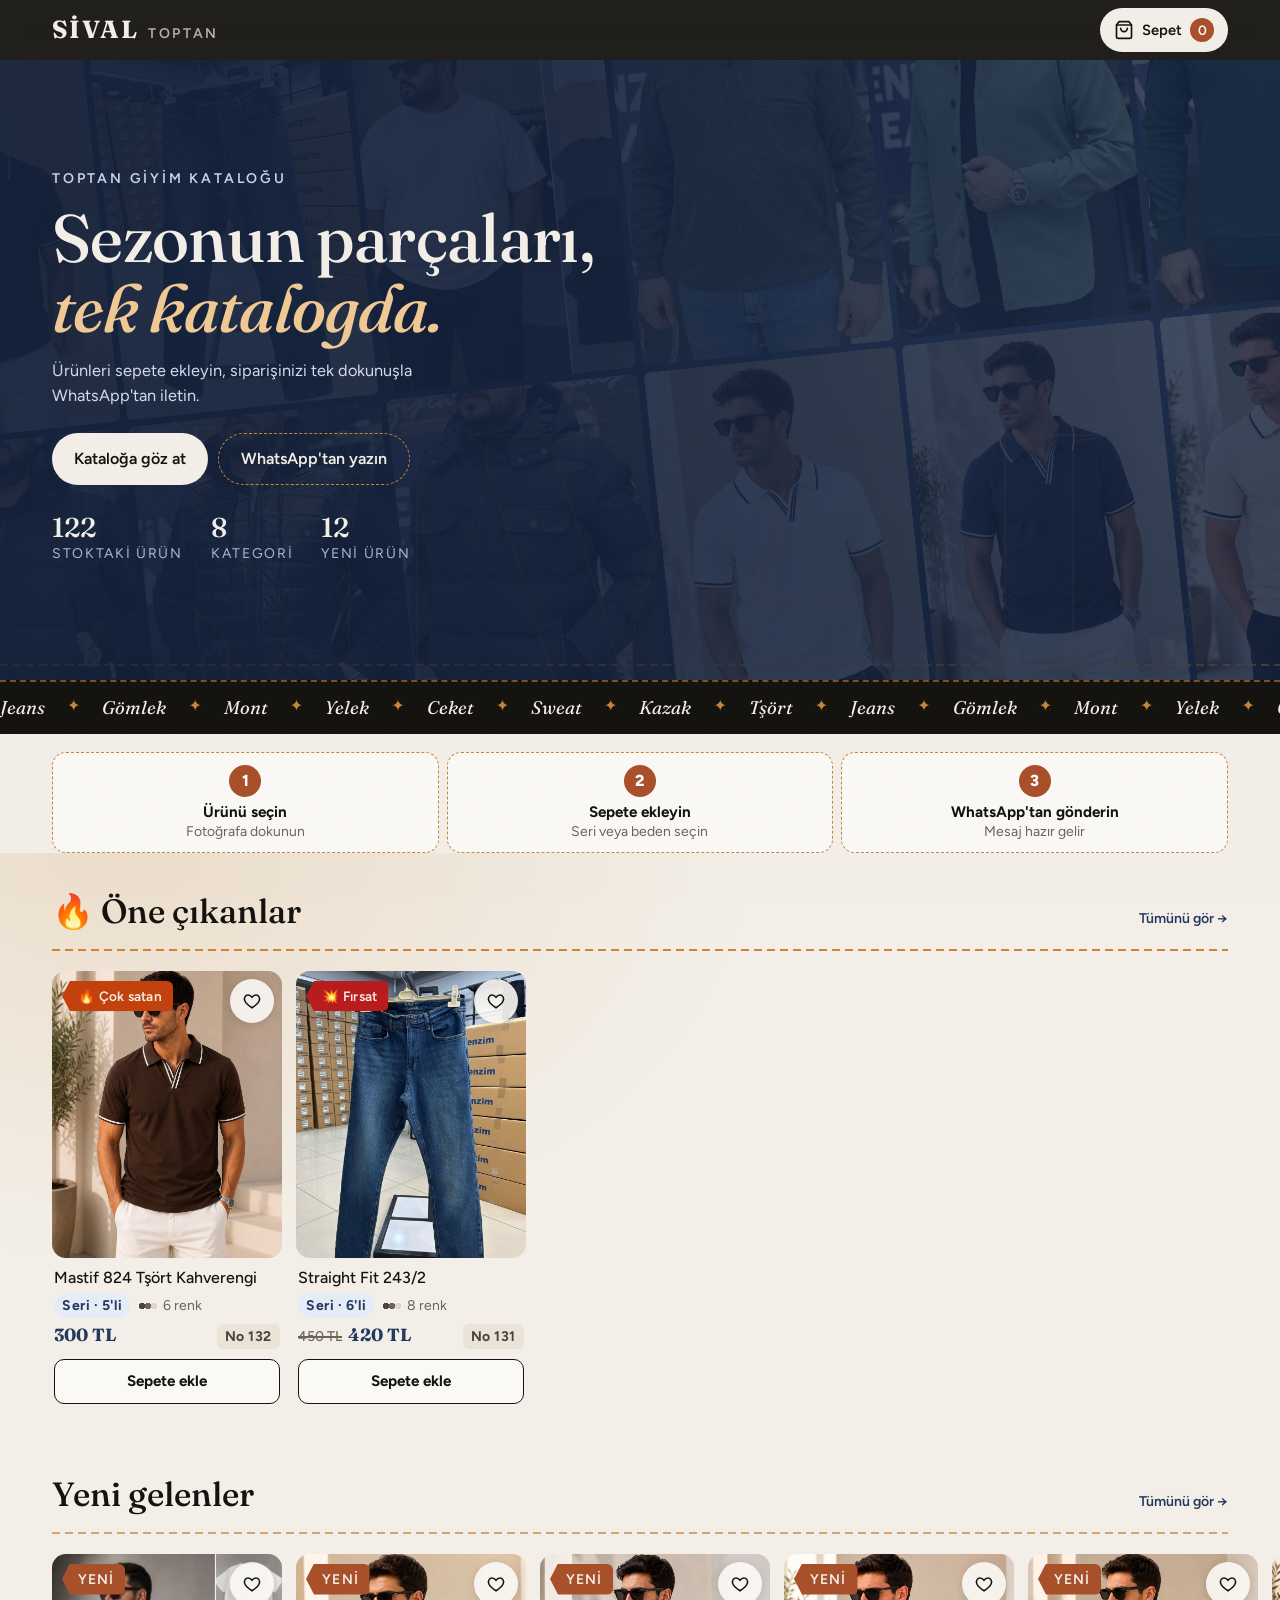
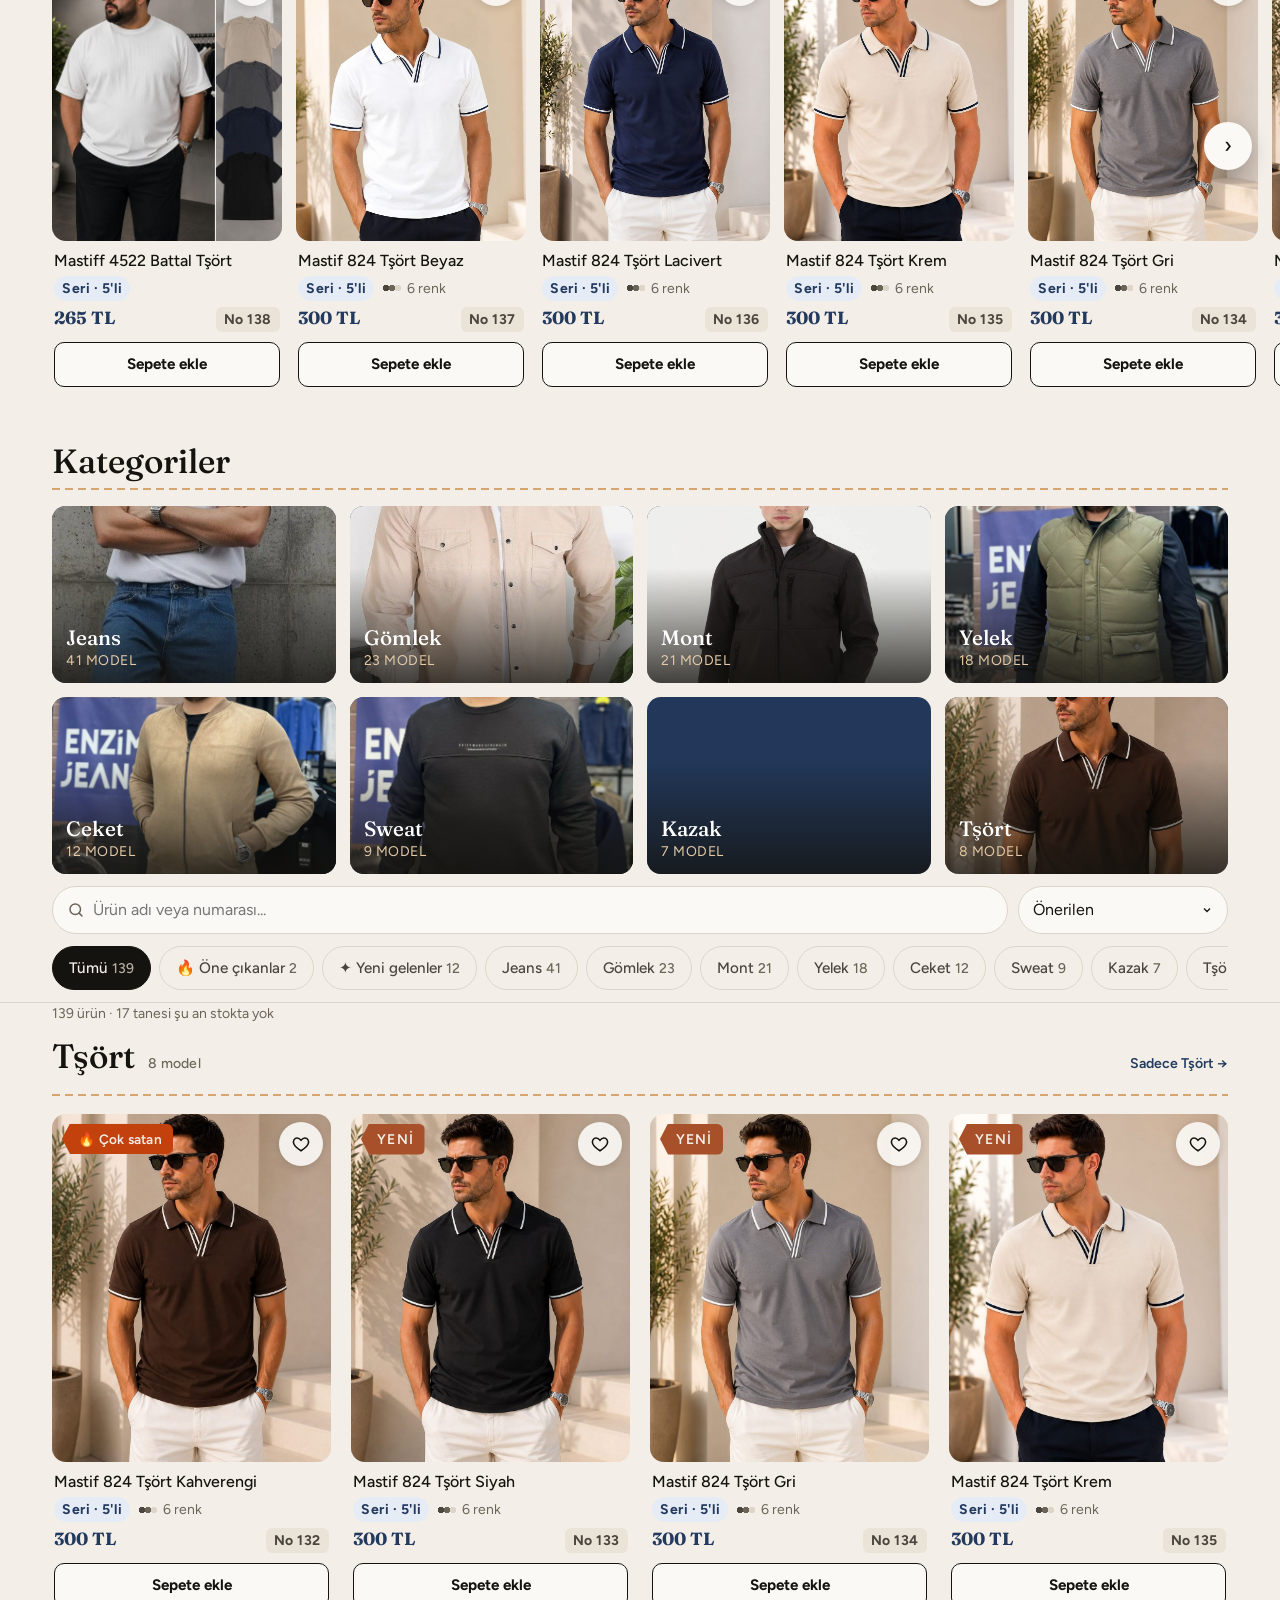
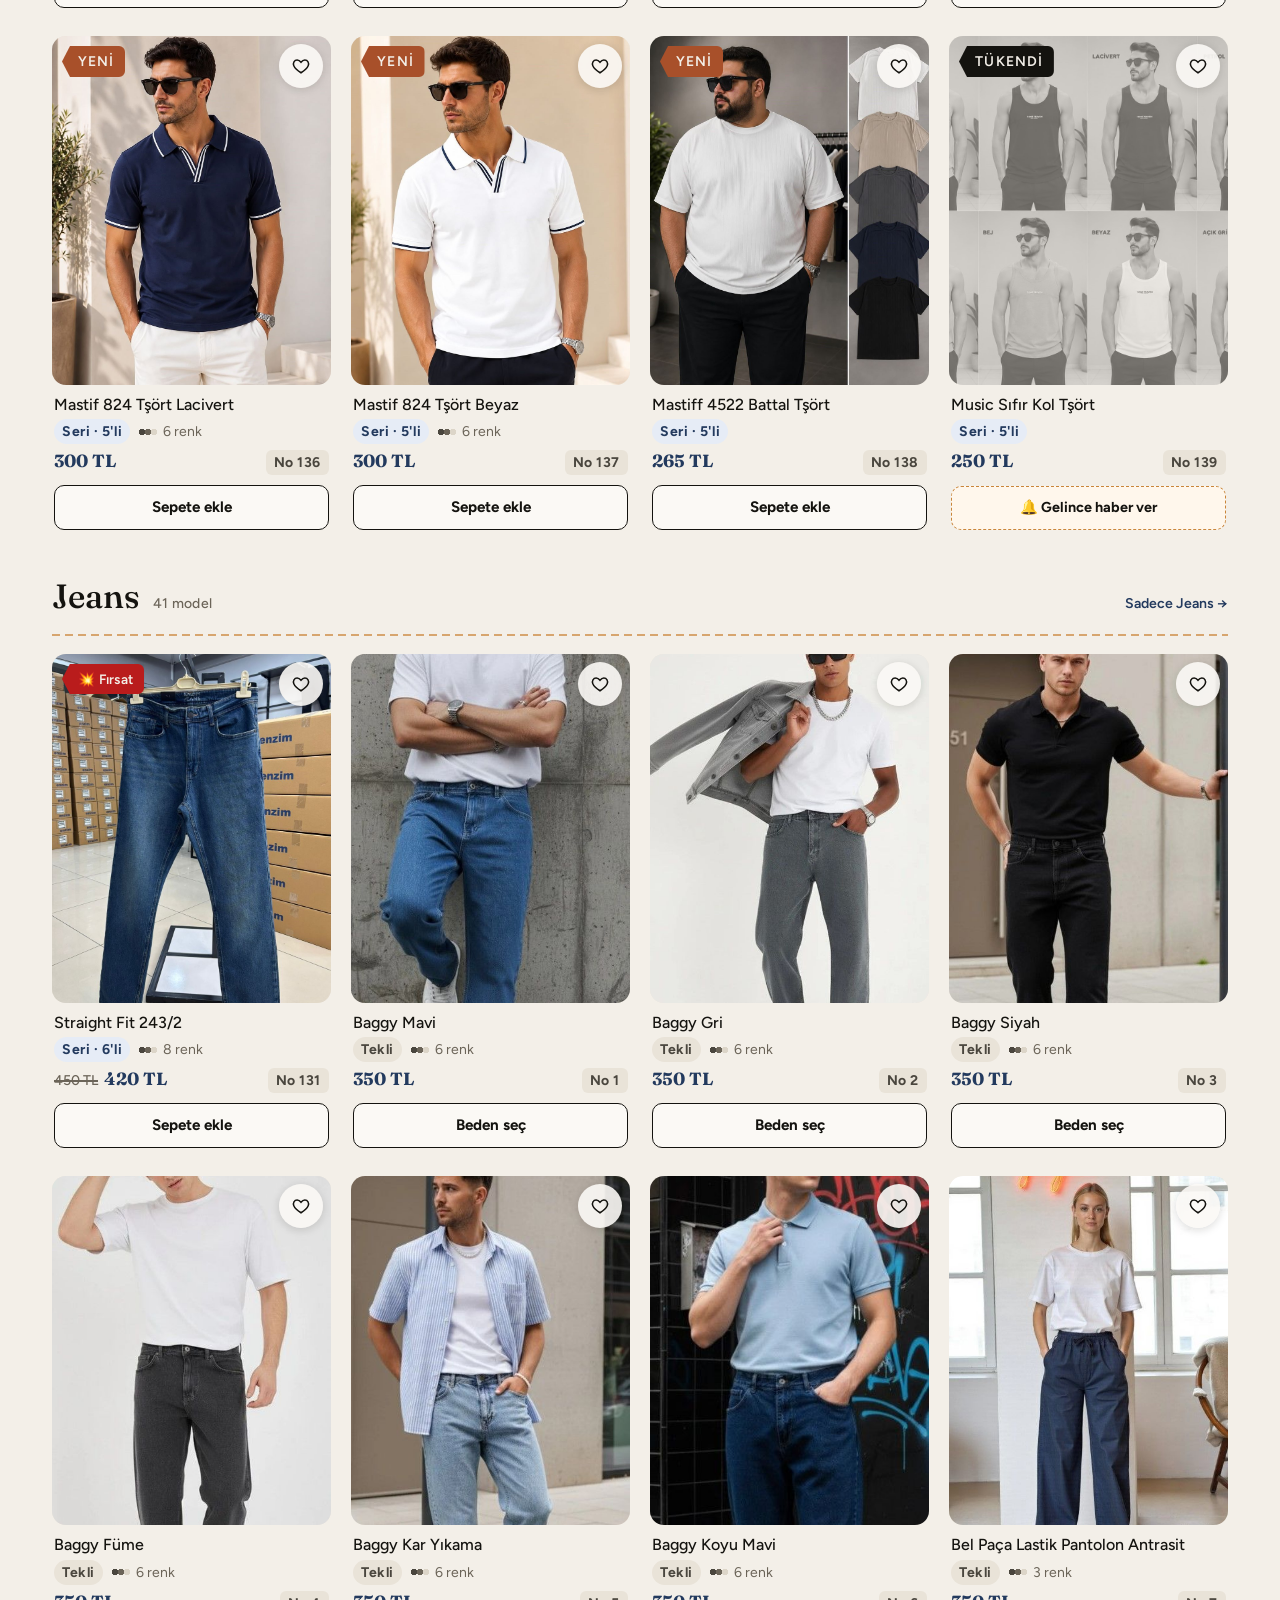
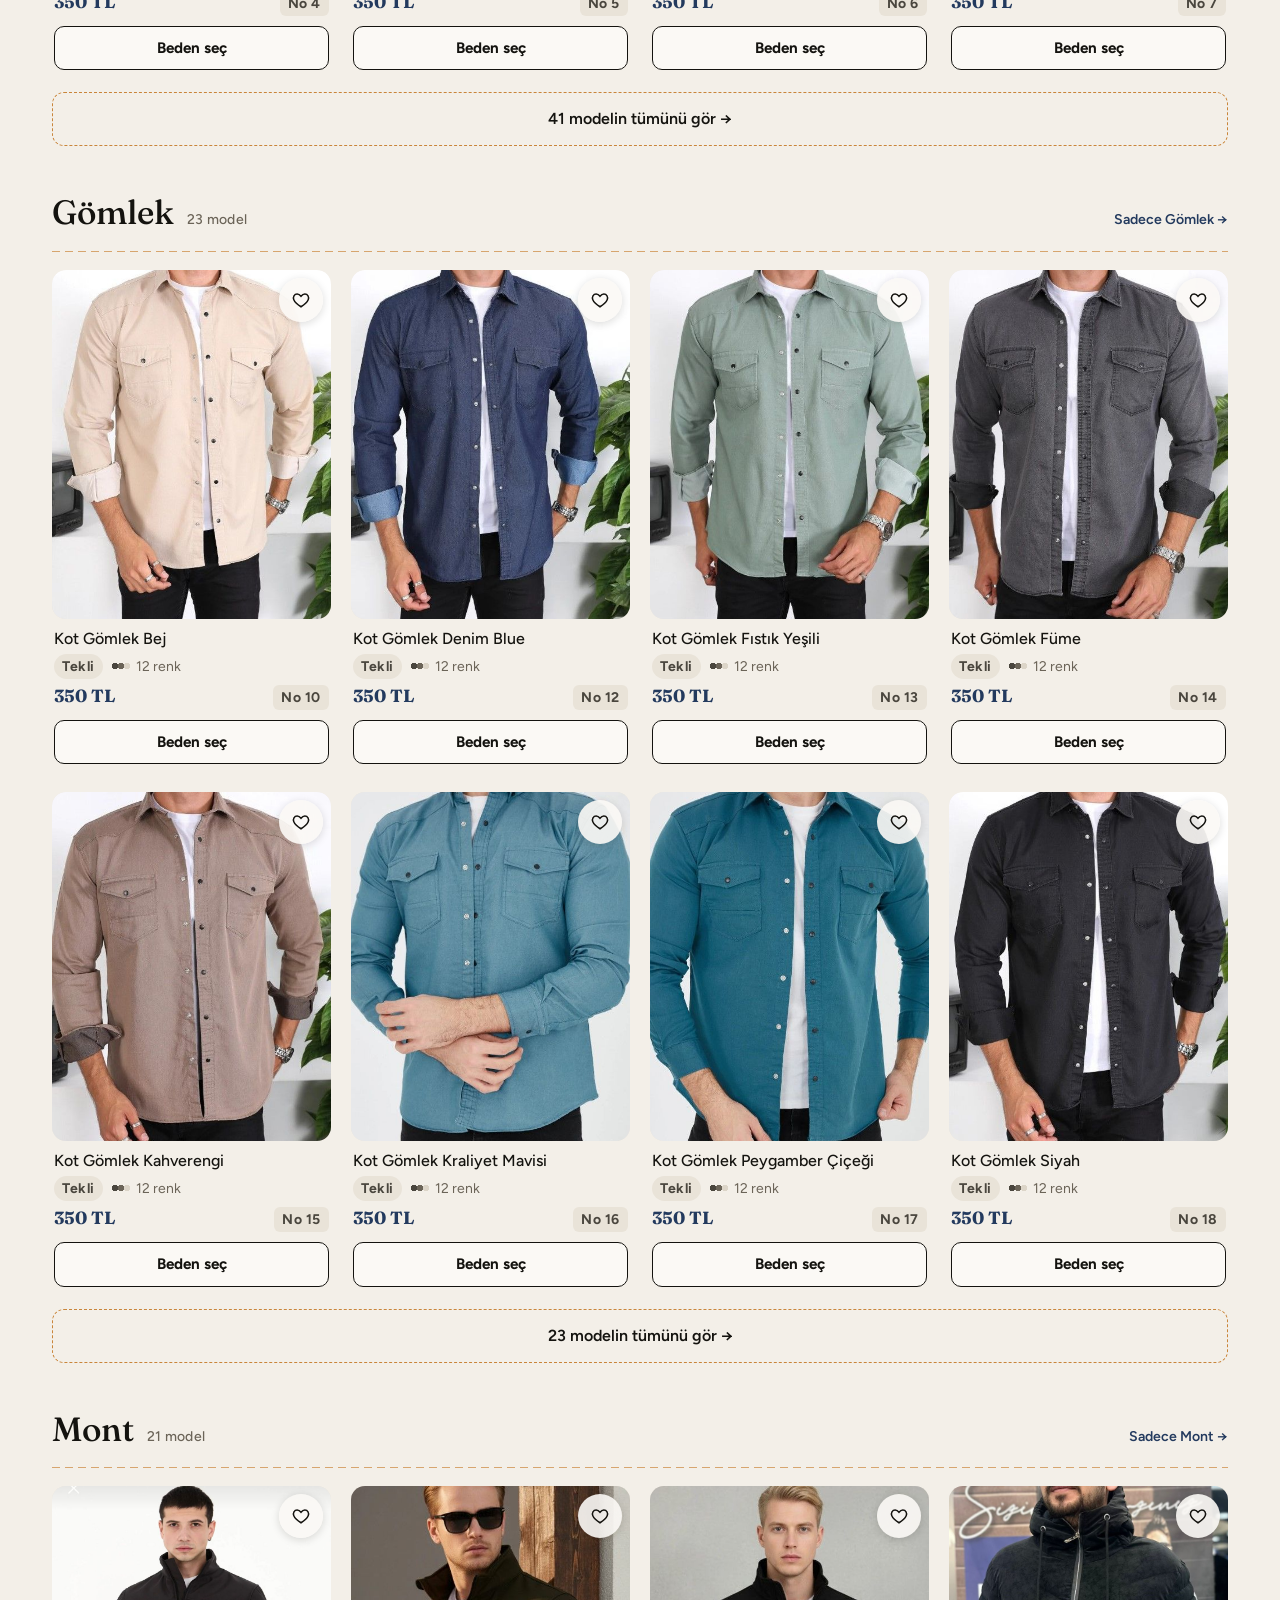
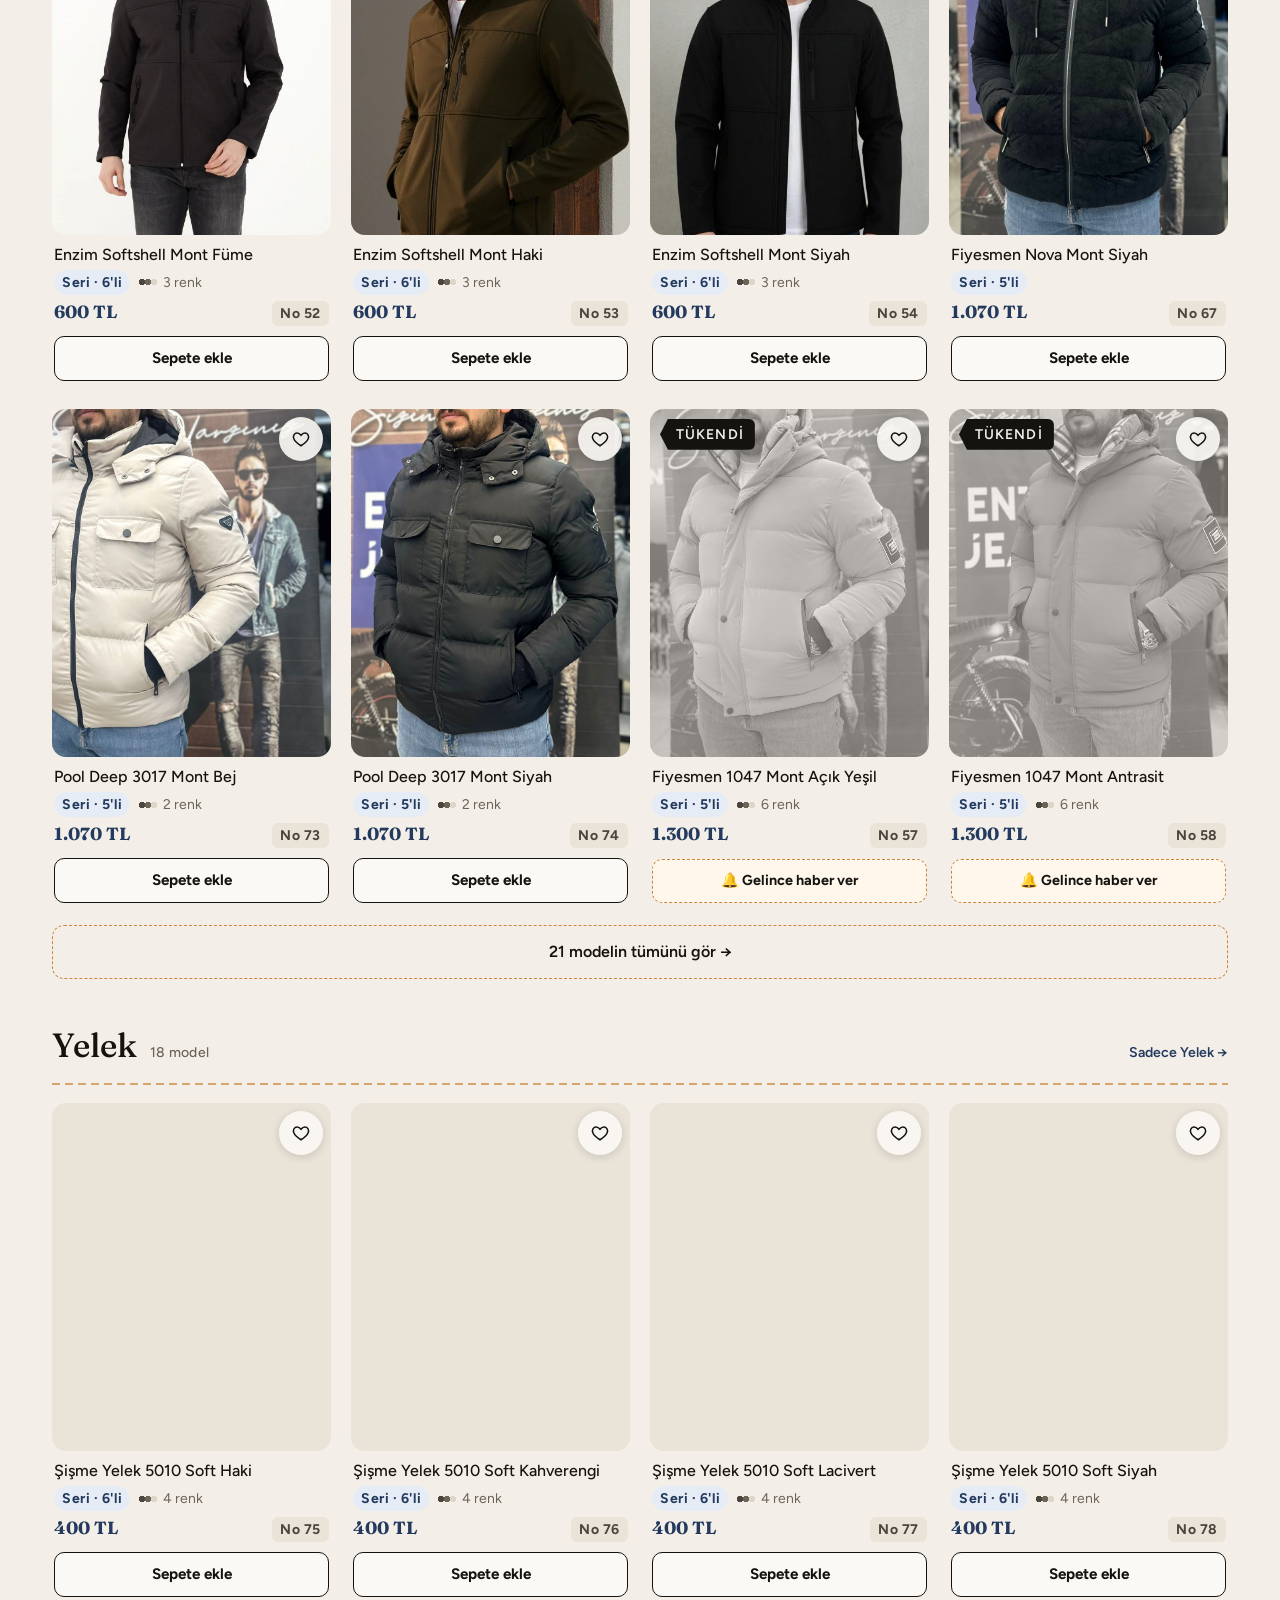
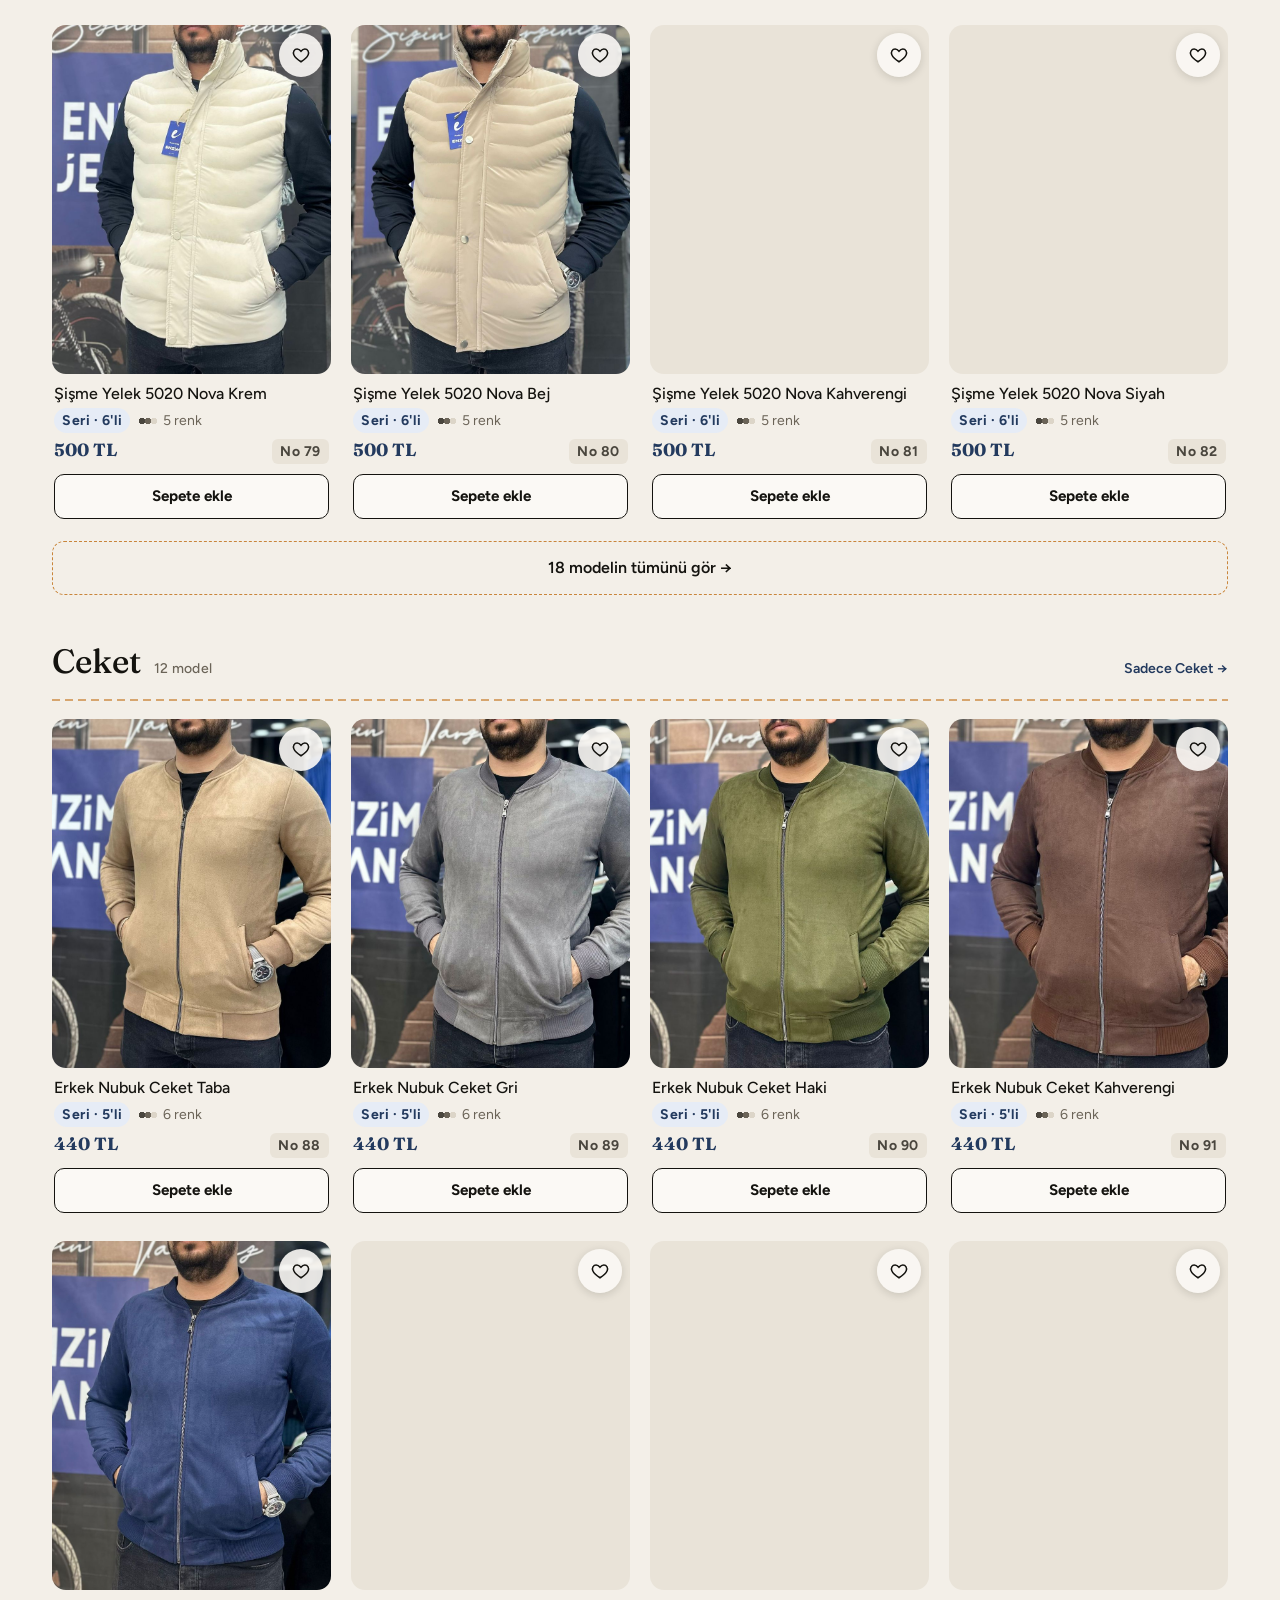
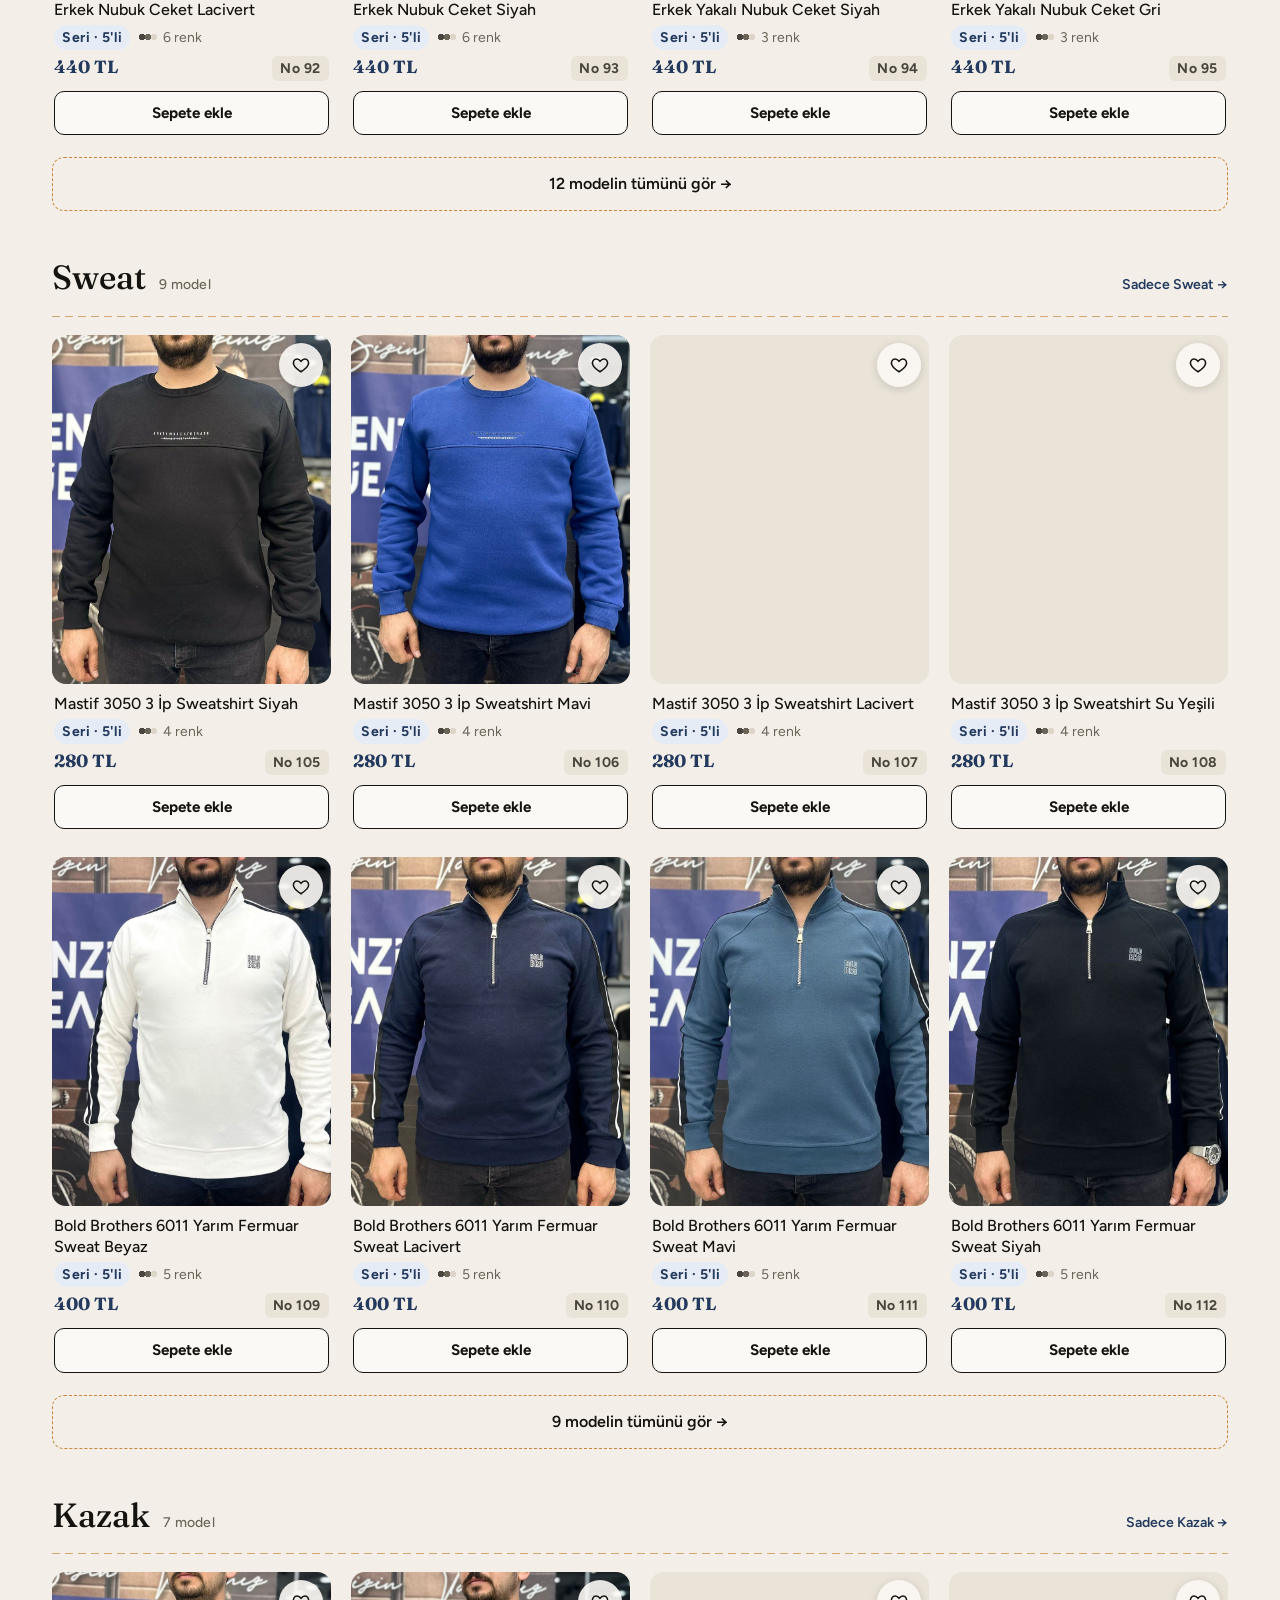
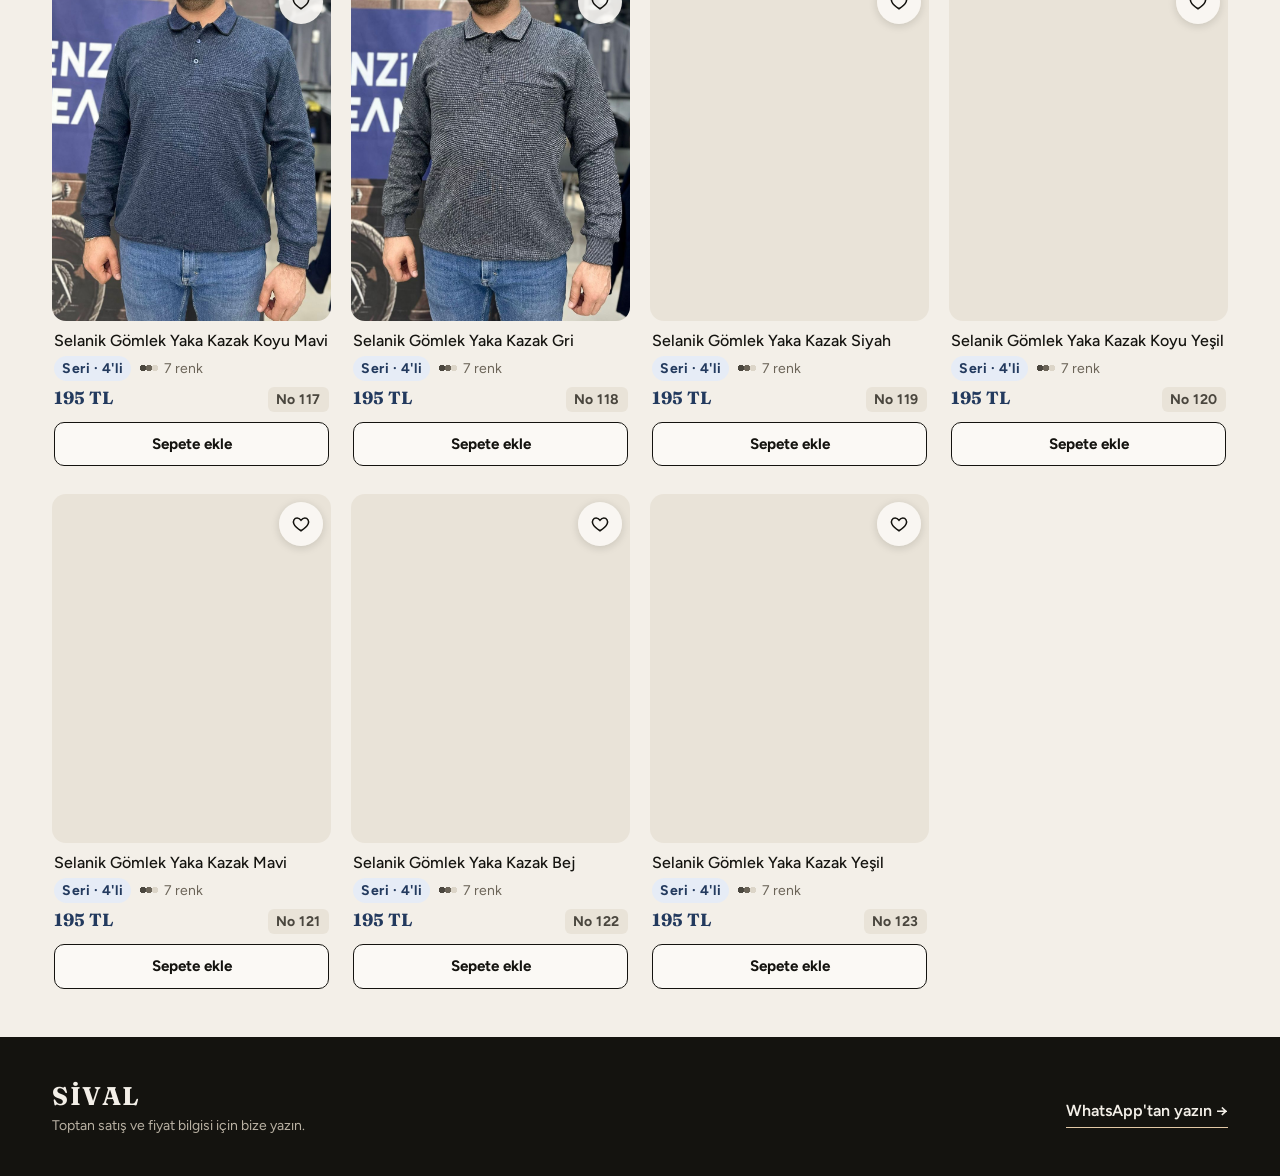
==== commit dc3fe4c1: "Telefona uygulama gibi ekleme (katalog ve yönetim), sipariş sonrası teklif, iPhone tarifi; internet " ====
--- a/index.html
+++ b/index.html
@@ -6,6 +6,10 @@
     <title>SİVAL - Toptan Satış Kataloğu</title>
     <meta name="description" content="SİVAL toptan giyim kataloğu: jean, gömlek, mont, yelek ve daha fazlası. Sepetinizi oluşturun, WhatsApp'tan sipariş verin.">
     <meta name="theme-color" content="#14130f">
+    <link rel="manifest" href="manifest.webmanifest">
+    <link rel="apple-touch-icon" href="ikonlar/apple-touch-icon.png">
+    <meta name="apple-mobile-web-app-capable" content="yes">
+    <meta name="apple-mobile-web-app-title" content="SİVAL">
     <link rel="icon" href="data:image/svg+xml,%3Csvg xmlns='http://www.w3.org/2000/svg' viewBox='0 0 64 64'%3E%3Crect width='64' height='64' rx='14' fill='%2314130f'/%3E%3Ctext x='32' y='45' font-family='Georgia,serif' font-size='38' font-weight='700' fill='%23f3efe8' text-anchor='middle'%3ES%3C/text%3E%3C/svg%3E">
     <link rel="preconnect" href="https://fonts.googleapis.com">
     <link rel="preconnect" href="https://fonts.gstatic.com" crossorigin>
@@ -164,6 +168,7 @@
                 <p class="footer-text">Toptan satış ve fiyat bilgisi için bize yazın.</p>
             </div>
             <div class="footer-links">
+                <button class="footer-wa" id="installBtn" hidden>📲 Kataloğu telefonuma ekle</button>
                 <a class="footer-wa" id="footerWhatsApp" href="#" target="_blank" rel="noopener">WhatsApp'tan yazın →</a>
                 <a class="footer-wa" id="footerPdf" href="katalog.pdf" download="SIVAL-katalog.pdf" hidden>📄 PDF katalog indir</a>
             </div>
@@ -241,6 +246,25 @@
         </div>
     </dialog>
 
+    <!-- Telefona ekle -->
+    <dialog class="sheet install-sheet" id="installModal" aria-labelledby="installTitle">
+        <button class="sheet-close" data-close aria-label="Kapat">&times;</button>
+        <div class="install-body">
+            <img src="ikonlar/ikon-192.png" alt="" class="install-icon">
+            <h2 id="installTitle">SİVAL'i telefonunuza ekleyin</h2>
+            <p>Bir dahaki sefere linki aramayın: ana ekrandaki <b>SİVAL</b> simgesine dokunun, katalog açılsın.</p>
+            <div id="installAndroid">
+                <button class="go-cart" id="installGo">📲 Telefonuma ekle</button>
+            </div>
+            <ol class="install-steps" id="installIos" hidden>
+                <li><span>1</span><p>Ekranın altındaki <b>Paylaş</b> düğmesine basın <i class="ios-share" aria-hidden="true"></i></p></li>
+                <li><span>2</span><p>Listeden <b>"Ana Ekrana Ekle"</b>yi seçin</p></li>
+                <li><span>3</span><p>Sağ üstteki <b>"Ekle"</b>ye basın</p></li>
+            </ol>
+            <button class="link-btn" id="installLater">Şimdi değil</button>
+        </div>
+    </dialog>
+
     <div class="toast" id="toast" role="status"></div>
 
     <script src="config.js"></script>
--- a/style.css
+++ b/style.css
@@ -2320,6 +2320,40 @@
 .back-in-item small { color: var(--muted); font-size: 0.875rem; }
 .back-in-item em { font-style: normal; font-weight: 700; color: #1a7a43; white-space: nowrap; }
 
+/* ============================================
+   Telefona ekle
+   ============================================ */
+.install-sheet {
+    position: fixed;
+    inset: auto 0 0 0;
+    width: 100%;
+    max-width: 480px;
+    margin: 0 auto;
+    border-radius: 20px 20px 0 0;
+}
+.install-sheet[open] { animation: sheet-up 0.3s ease; }
+@media (min-width: 820px) {
+    .install-sheet { inset: 0; margin: auto; border-radius: 20px; height: fit-content; }
+}
+.install-body { padding: 28px 22px calc(22px + env(safe-area-inset-bottom)); text-align: center; }
+.install-icon { width: 84px; height: 84px; border-radius: 20px; margin: 0 auto 12px; box-shadow: 0 8px 22px rgba(20, 19, 15, 0.25); }
+.install-body h2 { font-family: var(--display); font-weight: 500; font-size: 1.5rem; line-height: 1.2; }
+.install-body > p { color: var(--ink-2); margin: 8px 0 16px; }
+.install-body .go-cart { max-width: none; }
+.install-steps { list-style: none; text-align: left; display: flex; flex-direction: column; gap: 10px; margin-bottom: 8px; }
+.install-steps li { display: flex; align-items: center; gap: 12px; font-size: 1rem; background: var(--paper); border-radius: 12px; padding: 12px; }
+.install-steps span {
+    flex: 0 0 32px; height: 32px; border-radius: 50%;
+    display: flex; align-items: center; justify-content: center;
+    background: var(--rust); color: #fff; font-weight: 800;
+}
+.ios-share {
+    display: inline-block; width: 18px; height: 22px; vertical-align: -4px; margin-left: 4px;
+    background: no-repeat center/contain url("data:image/svg+xml,%3Csvg xmlns='http://www.w3.org/2000/svg' viewBox='0 0 24 30' fill='none' stroke='%23007aff' stroke-width='2.2' stroke-linecap='round' stroke-linejoin='round'%3E%3Cpath d='M12 2v16M7 7l5-5 5 5'/%3E%3Cpath d='M8 12H5v16h14V12h-3'/%3E%3C/svg%3E");
+}
+#installBtn { background: none; border-bottom: 1.5px solid #e3c9a6; cursor: pointer; font: inherit; font-weight: 600; color: var(--paper); padding: 12px 0 2px; }
+#installBtn[hidden] { display: none; }
+
 @media (prefers-reduced-motion: reduce) {
     *:not(.ticker-track), *::before, *::after {
         animation: none !important;
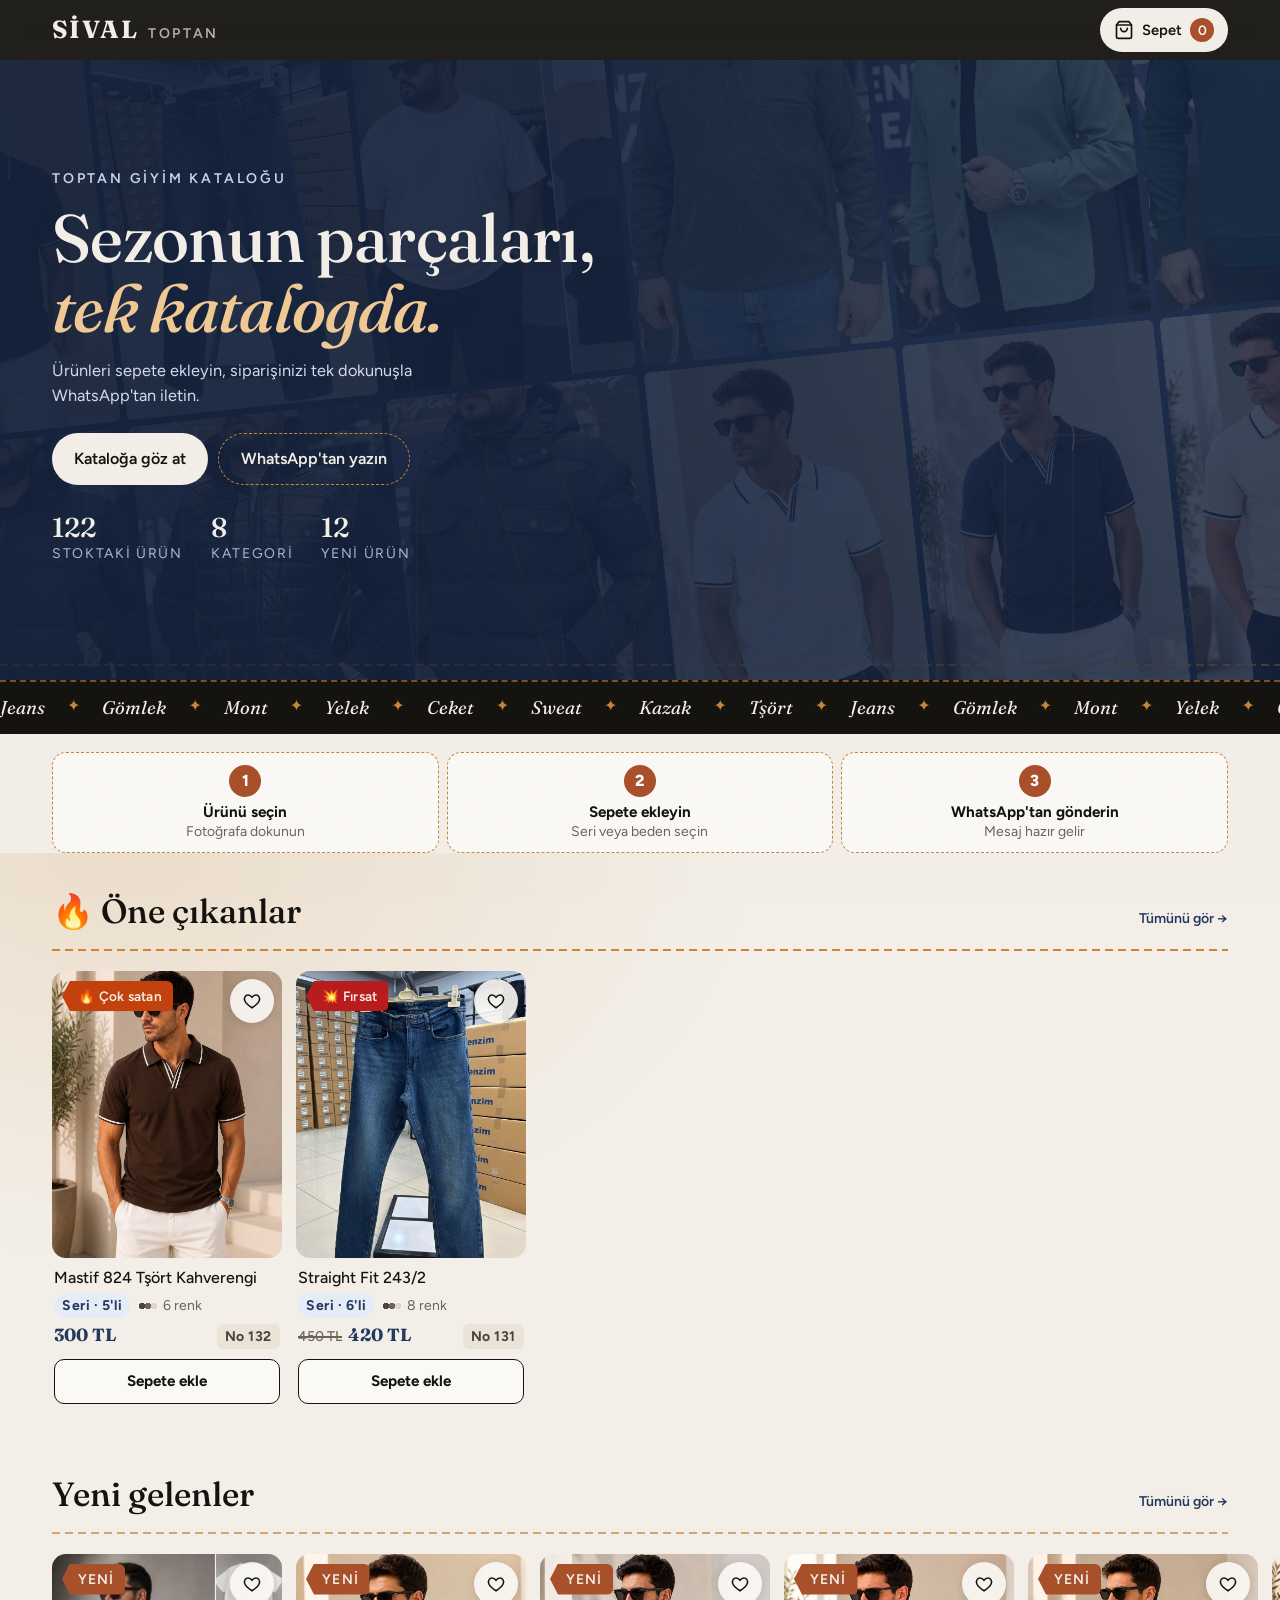
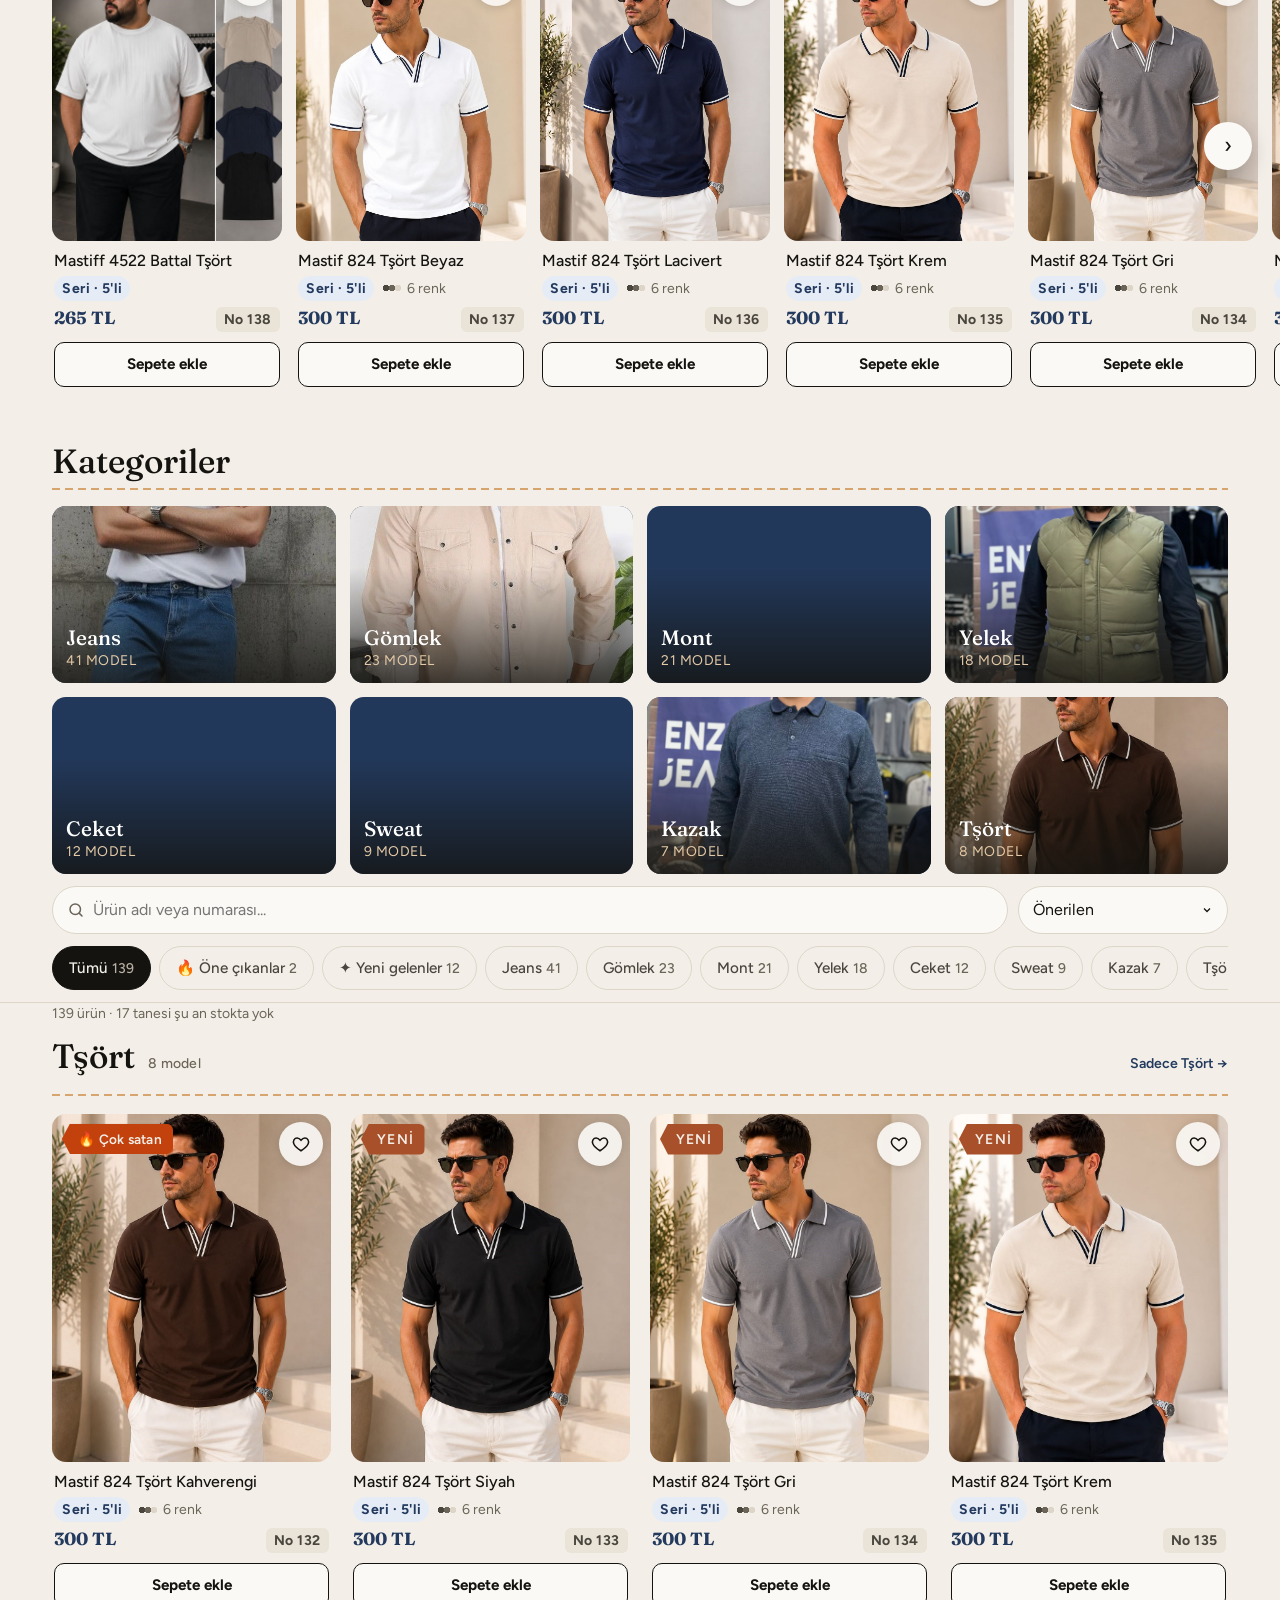
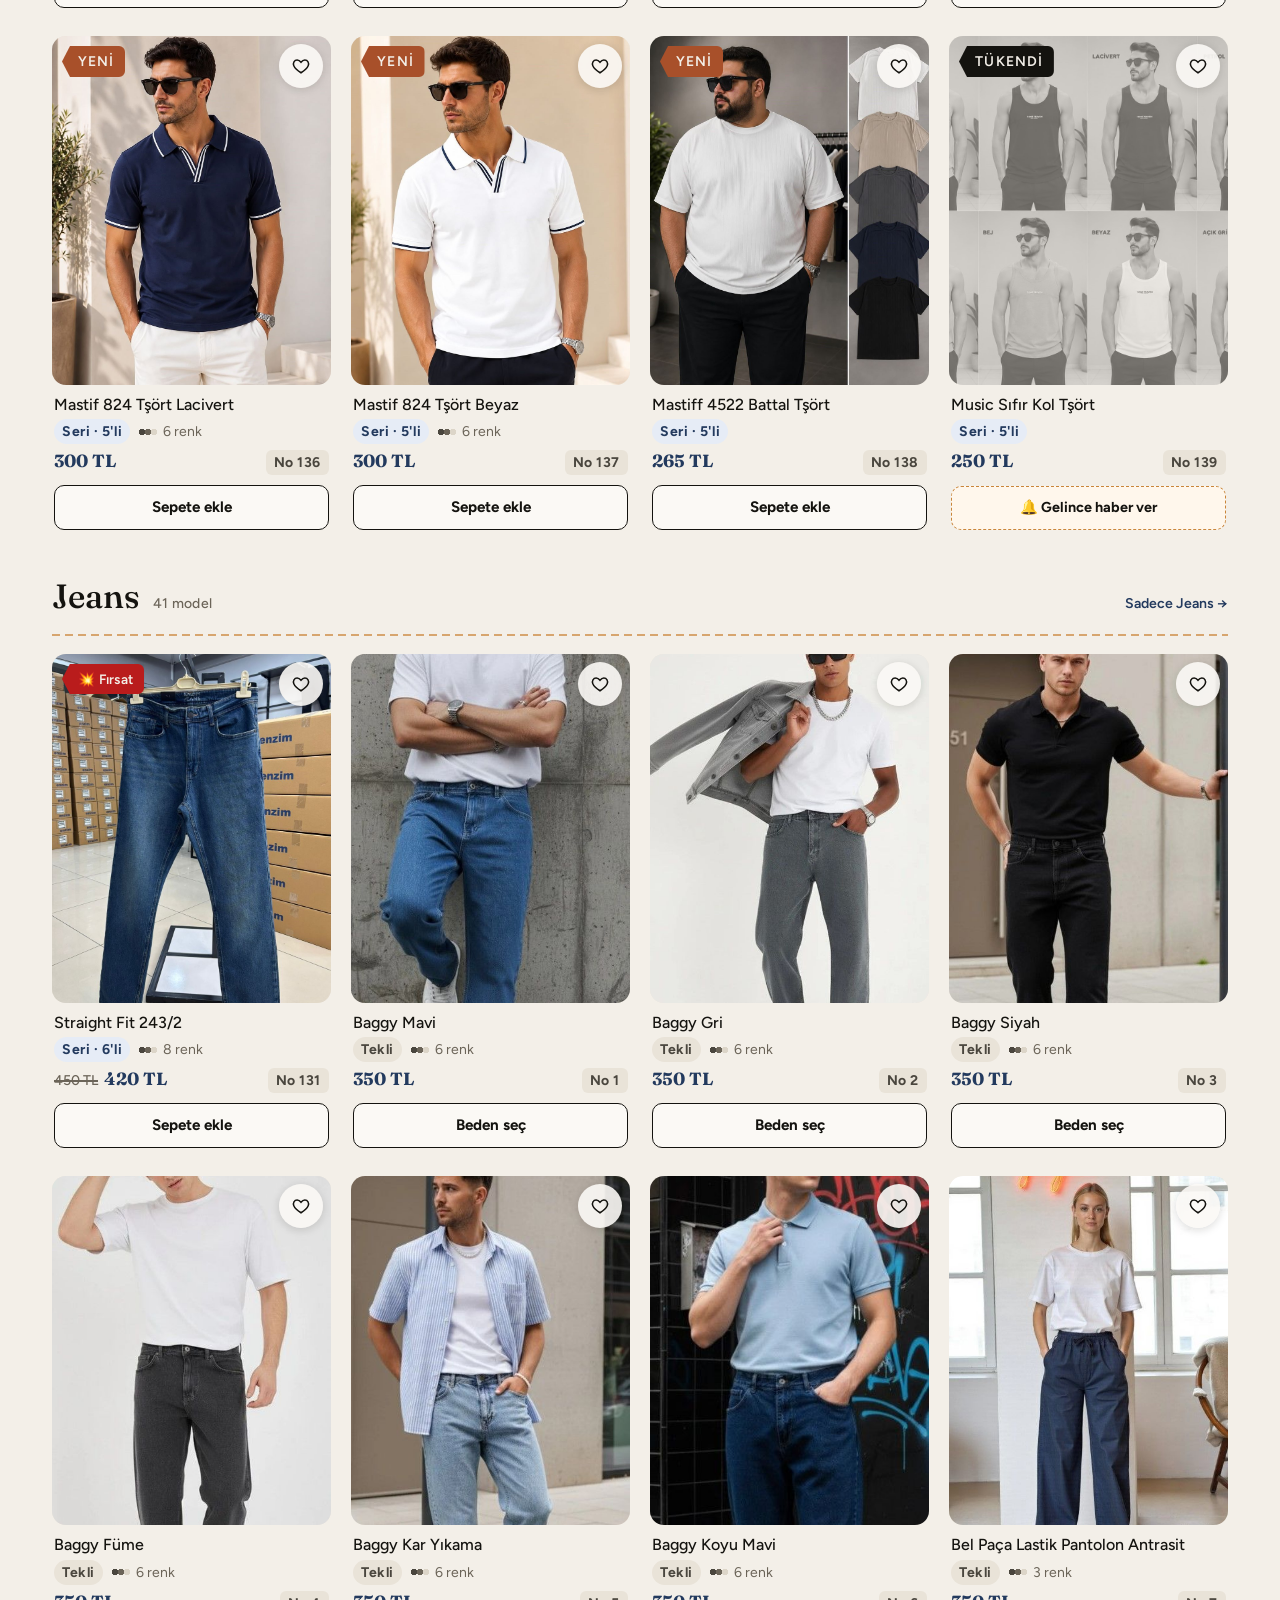
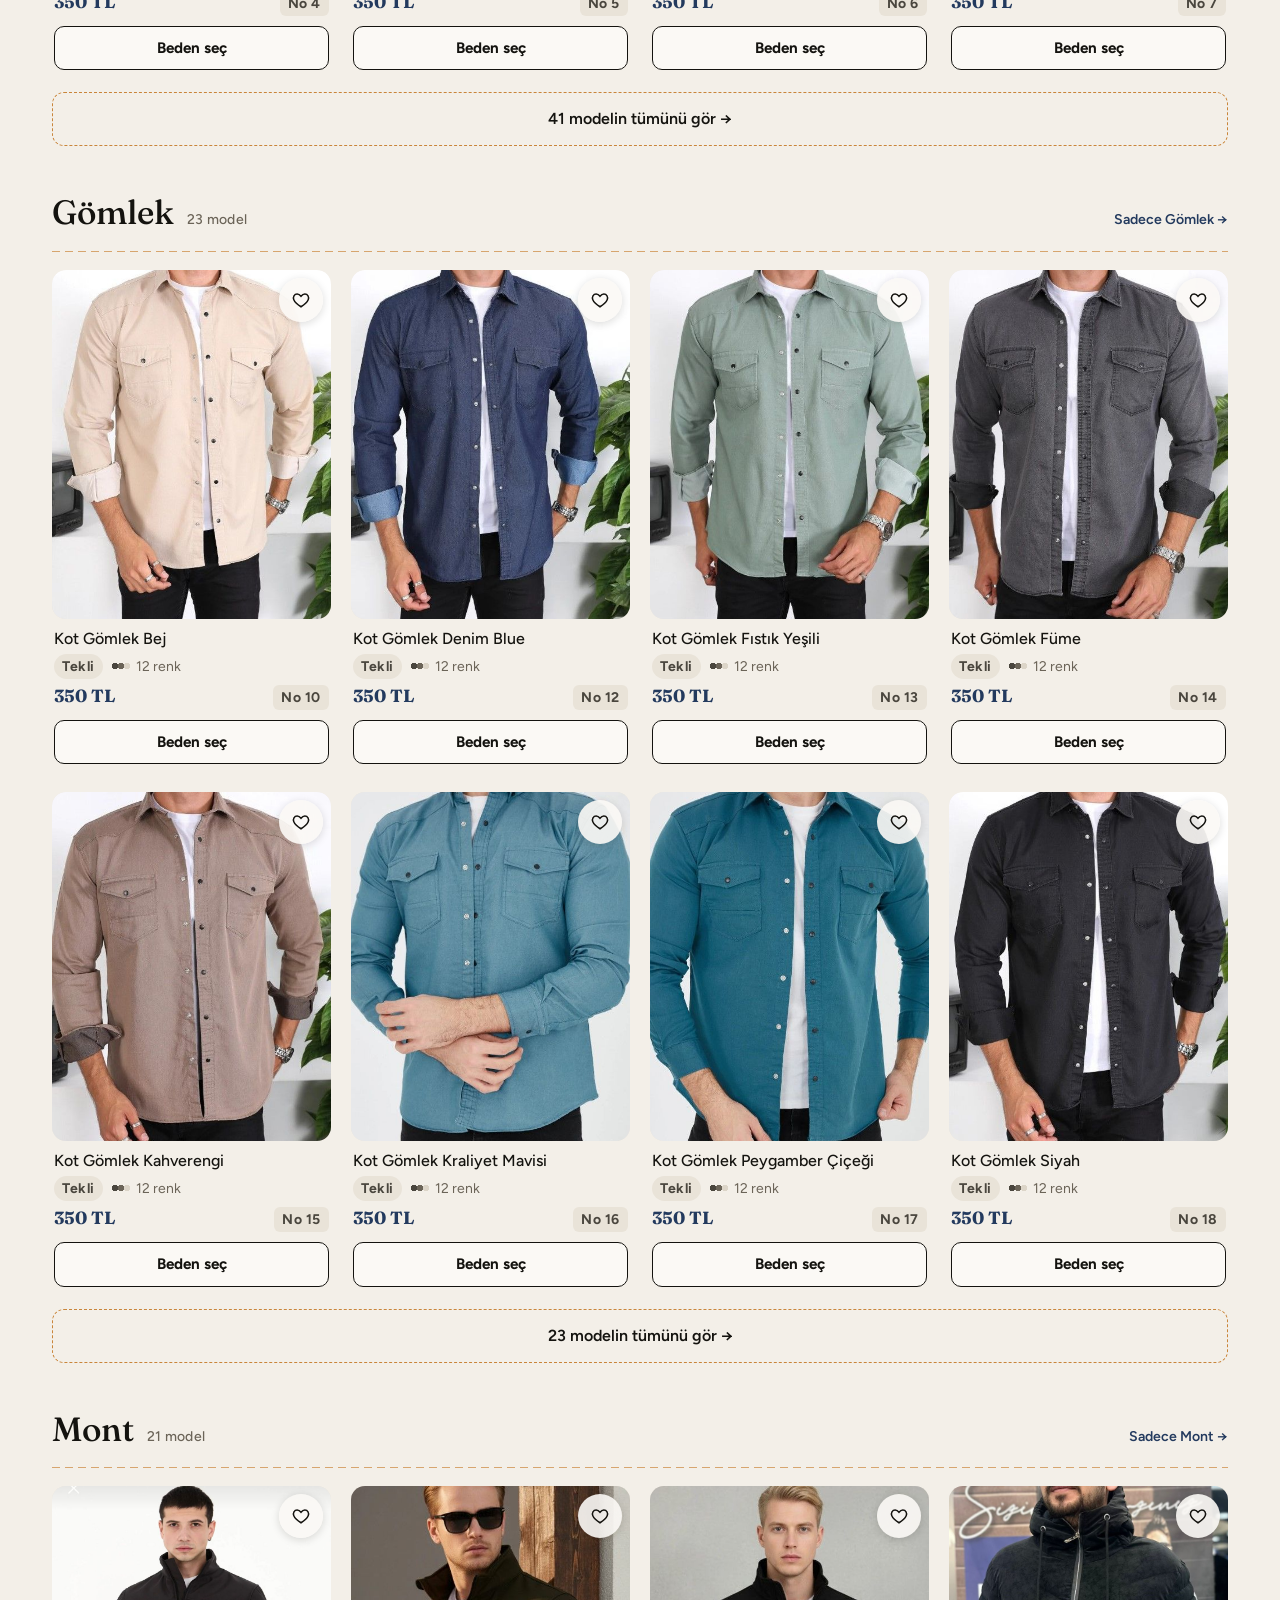
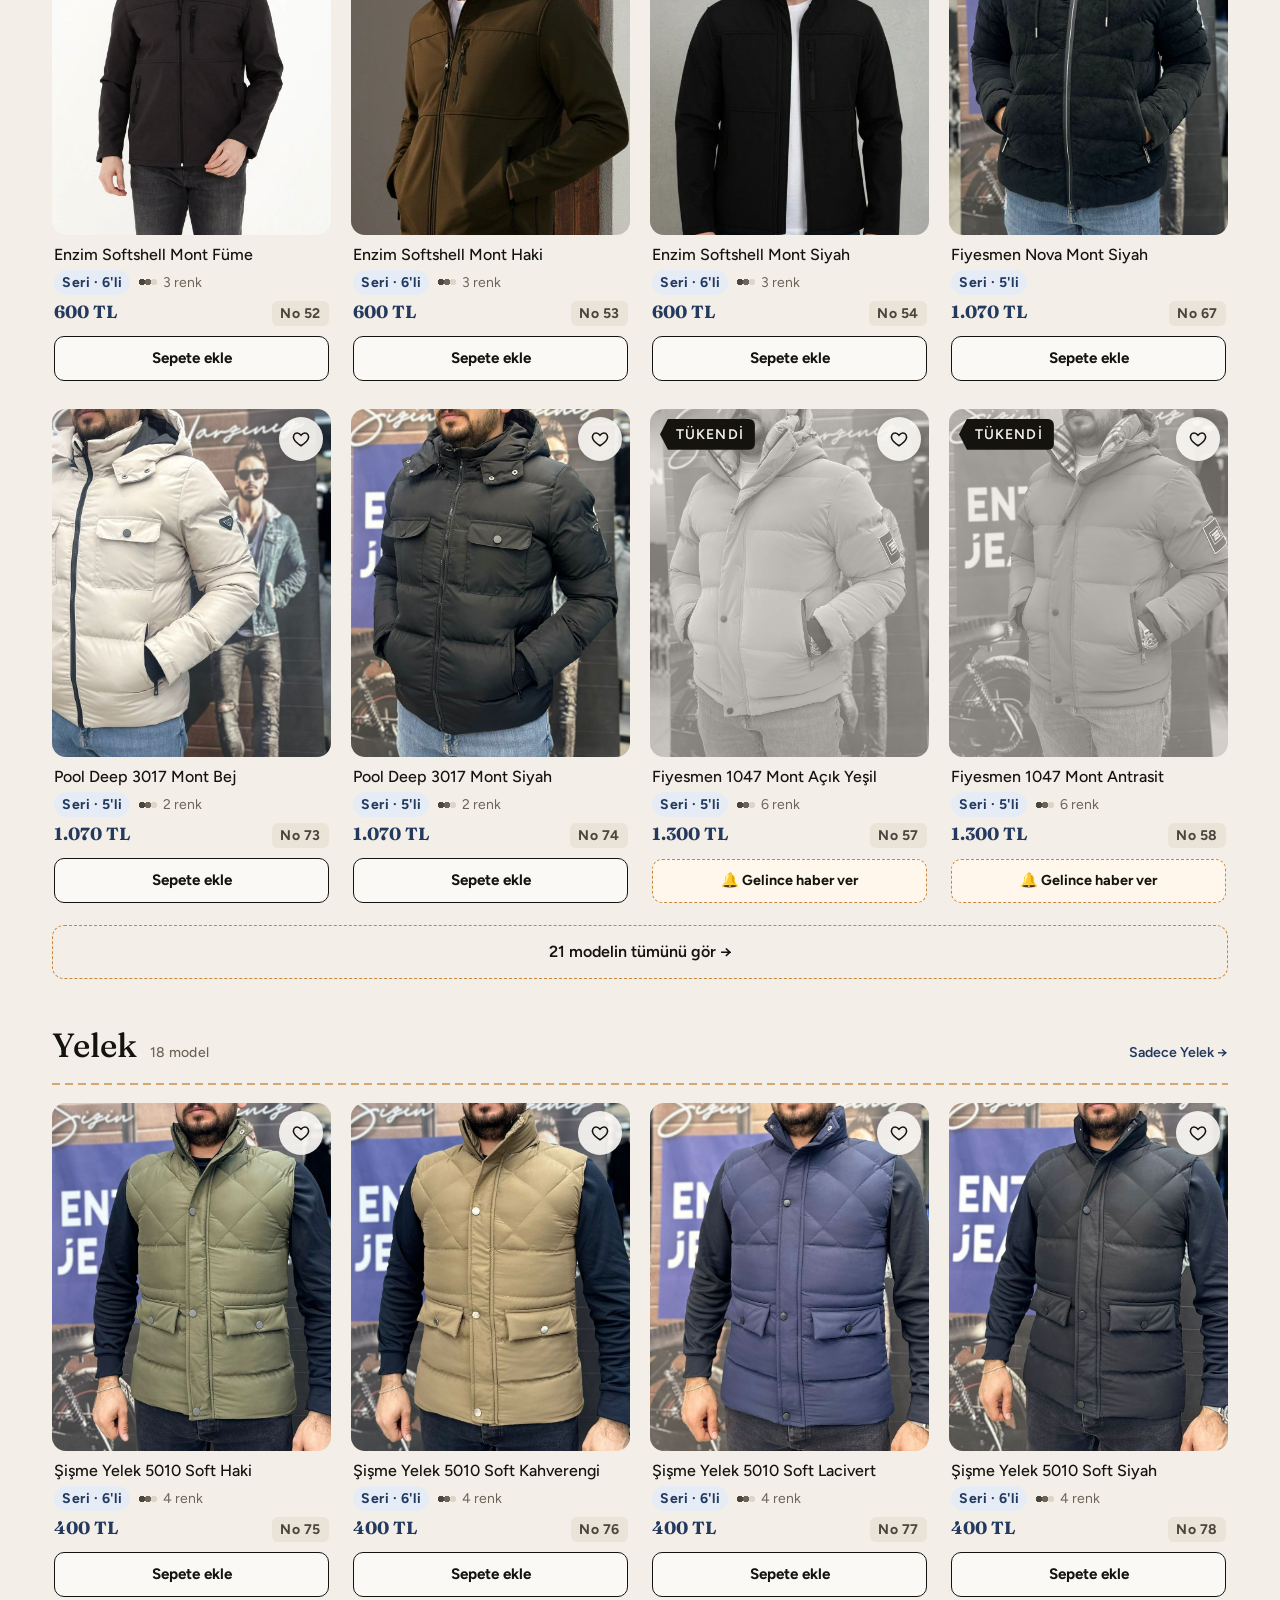
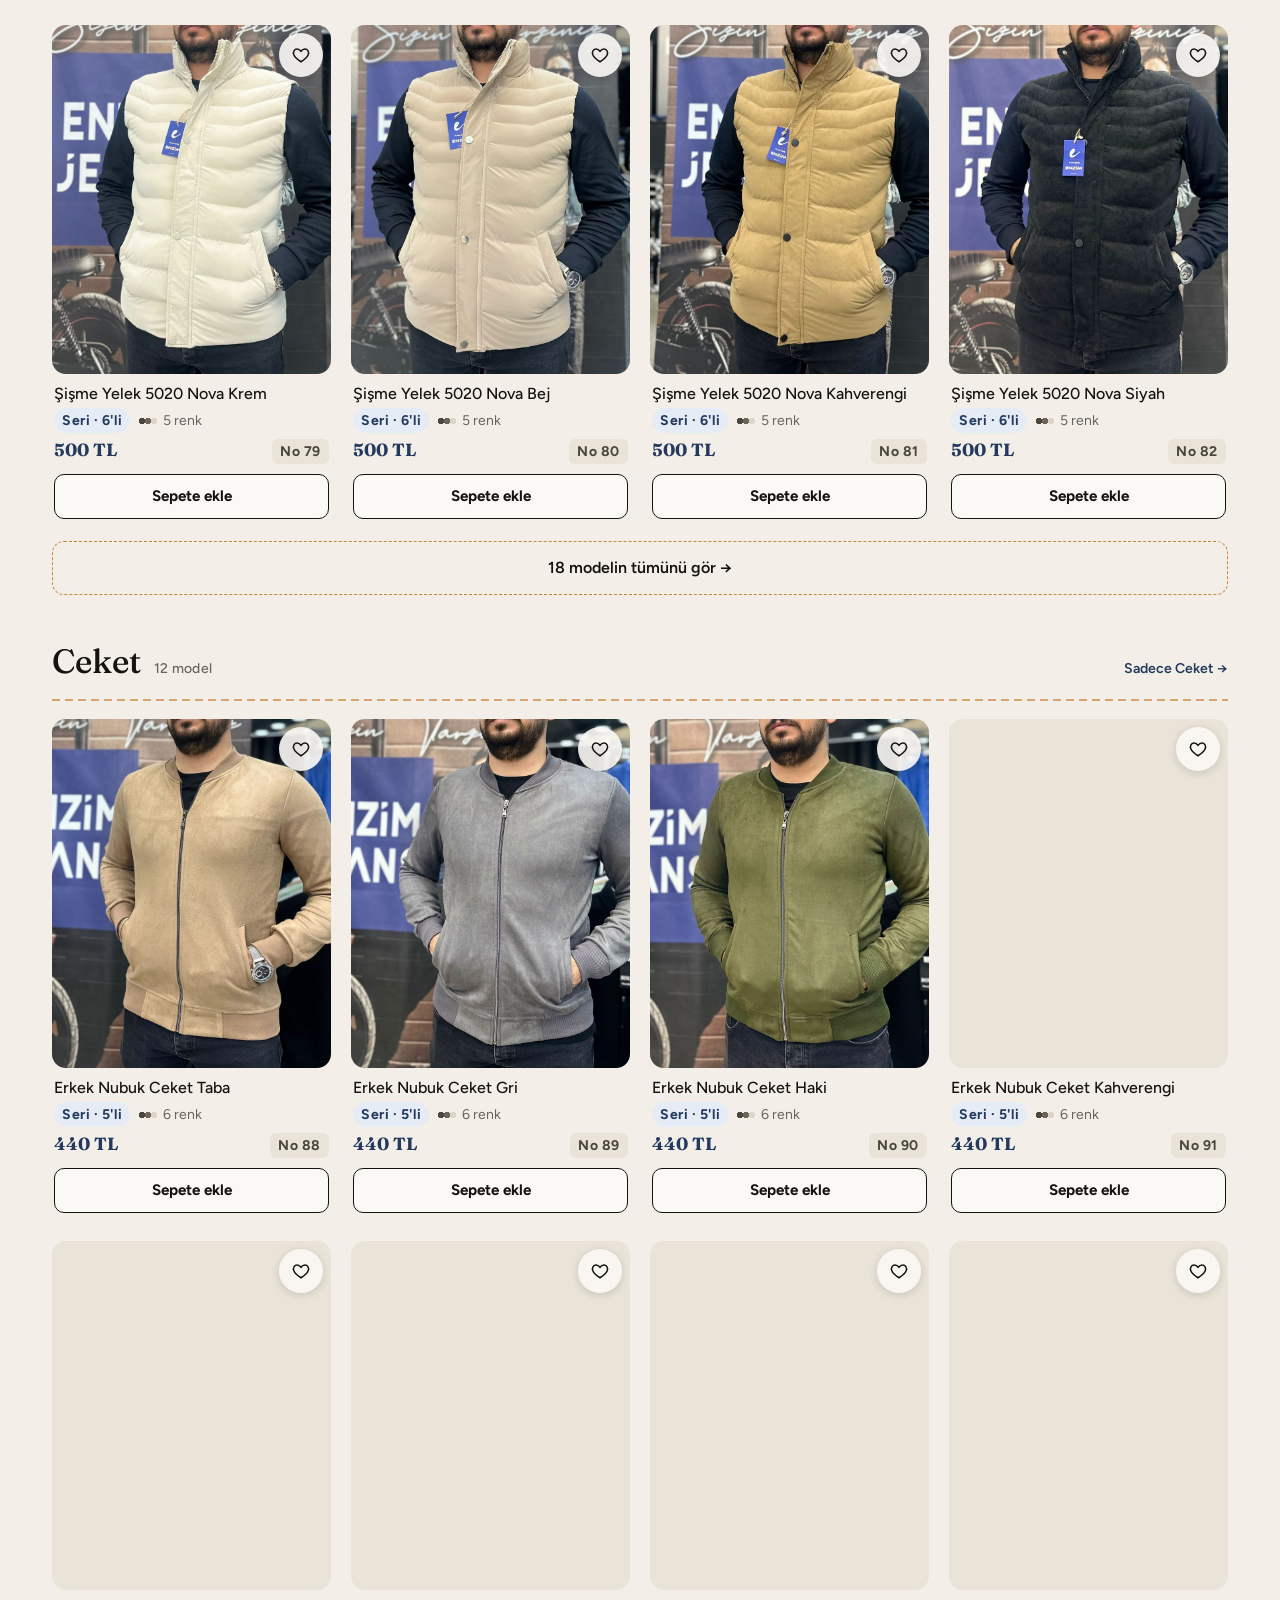
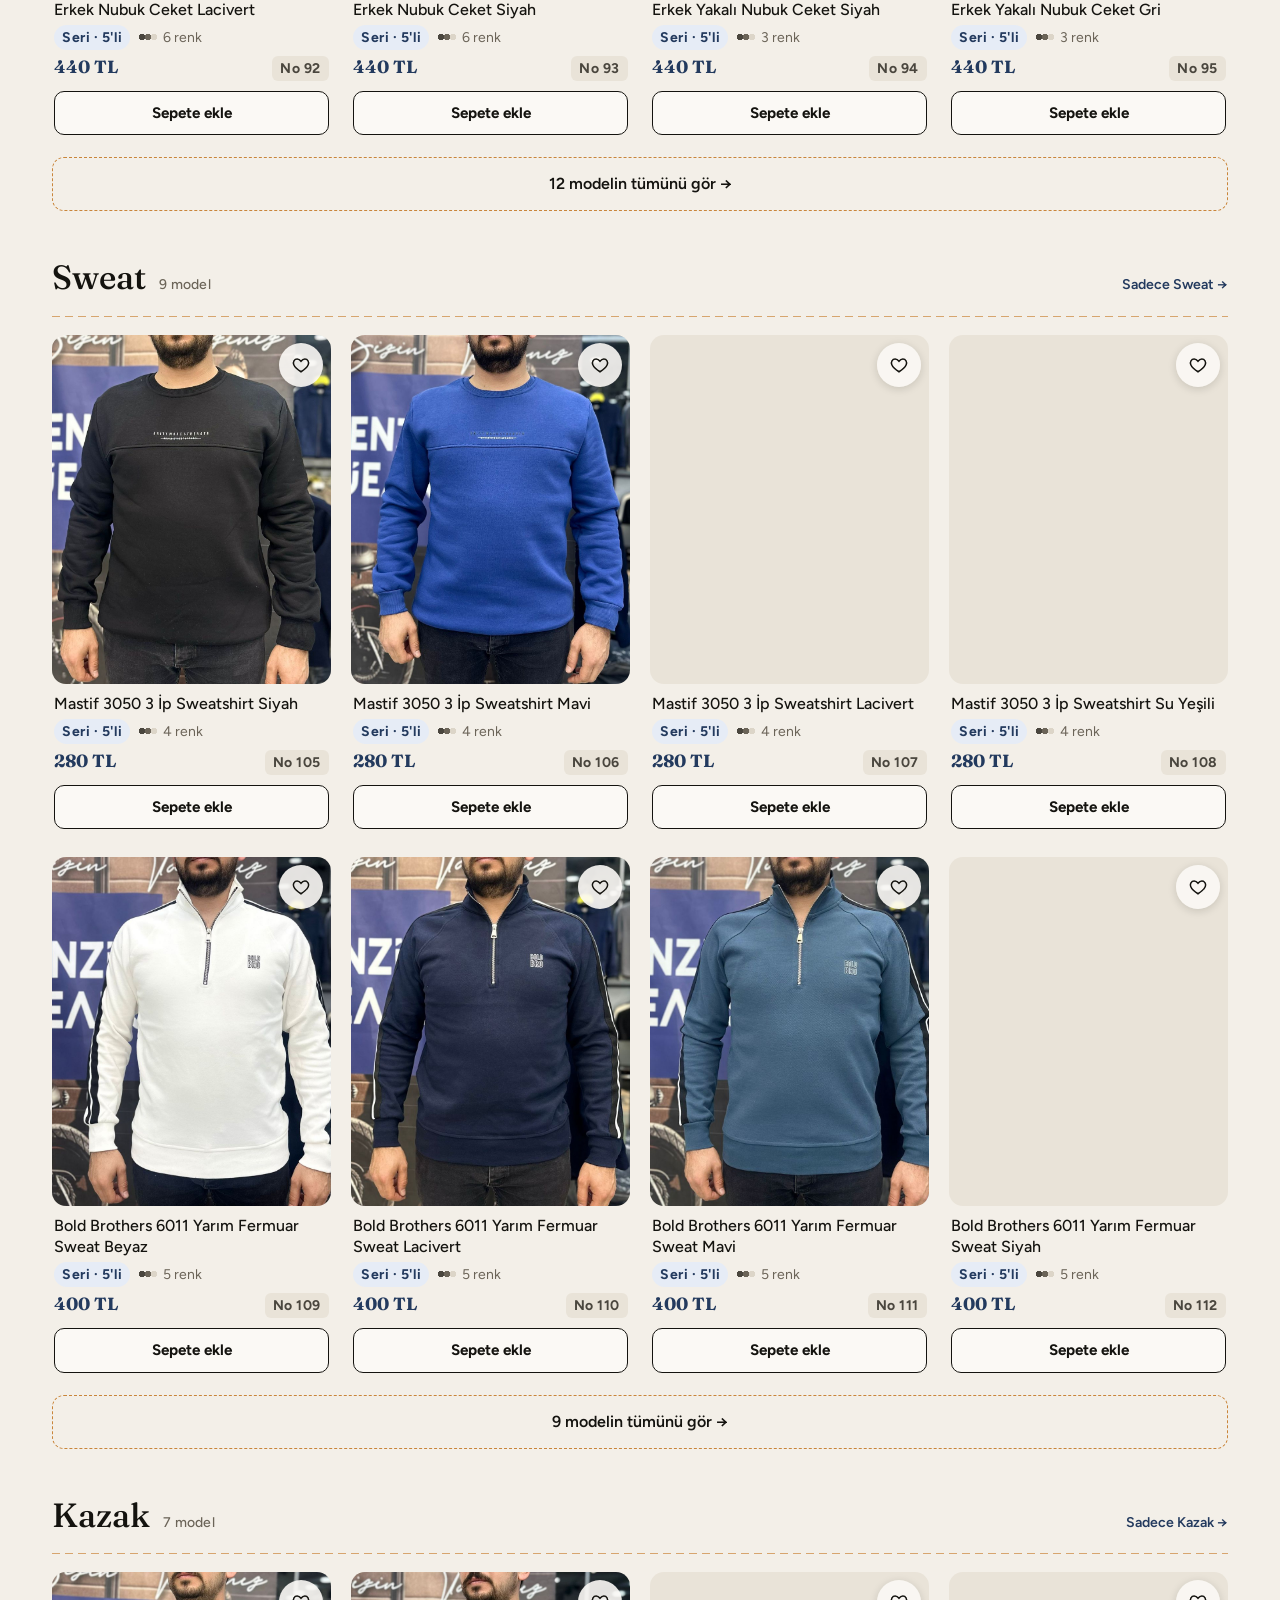
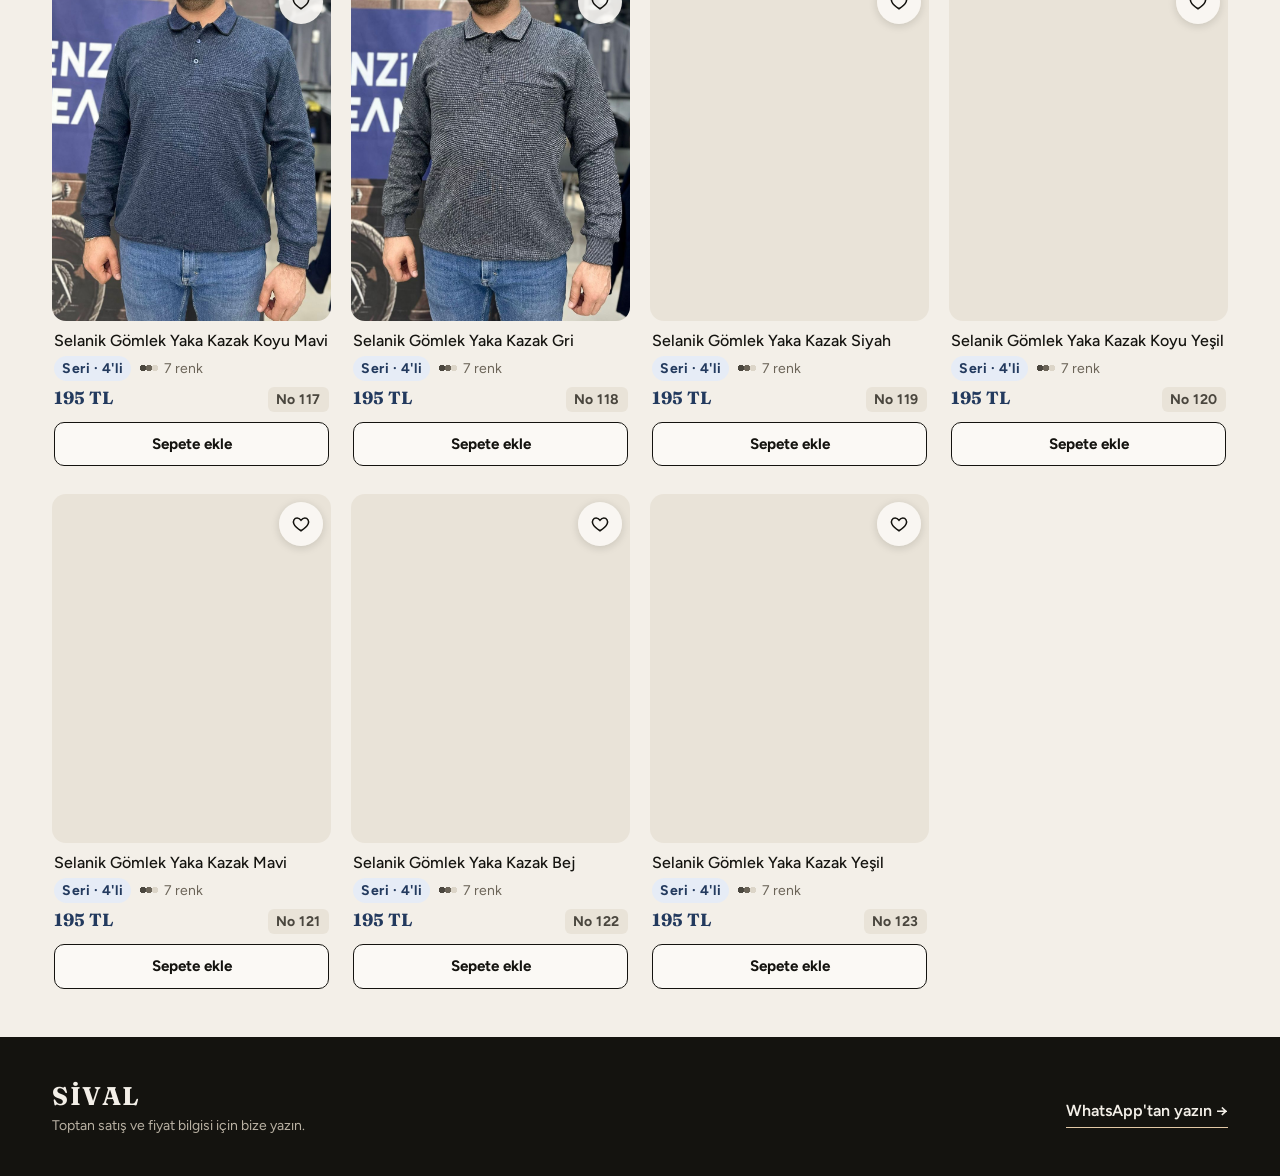
==== commit f8a2090a: "Bizi tanıyın: yönetimden girilen firma bilgileri (adres/yol tarifi, saatler, kargo, ödeme, değişim, " ====
--- a/index.html
+++ b/index.html
@@ -81,6 +81,7 @@
             <li><span>2</span><b>Sepete ekleyin</b><small>Seri veya beden seçin</small></li>
             <li><span>3</span><b>WhatsApp'tan gönderin</b><small>Mesaj hazır gelir</small></li>
         </ol>
+        <div class="trust-strip" id="trustStrip" hidden></div>
         <div class="reorder" id="reorderBox" hidden>
             <div class="reorder-text">
                 <strong>Tekrar hoş geldiniz!</strong>
@@ -161,6 +162,13 @@
         </div>
     </main>
 
+    <section class="trust" id="trust" hidden>
+        <div class="wrap">
+            <div class="section-head"><h2>Bizi tanıyın</h2></div>
+            <div class="trust-grid" id="trustGrid"></div>
+        </div>
+    </section>
+
     <footer class="footer">
         <div class="wrap footer-inner">
             <div>
--- a/style.css
+++ b/style.css
@@ -2354,6 +2354,58 @@
 #installBtn { background: none; border-bottom: 1.5px solid #e3c9a6; cursor: pointer; font: inherit; font-weight: 600; color: var(--paper); padding: 12px 0 2px; }
 #installBtn[hidden] { display: none; }
 
+/* ============================================
+   Bizi tanıyın / güven şeridi
+   ============================================ */
+.trust-strip {
+    display: flex;
+    flex-wrap: wrap;
+    justify-content: center;
+    gap: 8px 16px;
+    margin-top: 12px;
+    font-size: 0.95rem;
+    font-weight: 600;
+    color: var(--ink-2);
+}
+.trust-strip[hidden], .trust[hidden] { display: none; }
+
+.trust { padding: 8px 0 48px; }
+.trust-grid {
+    display: grid;
+    grid-template-columns: 1fr;
+    gap: 12px;
+}
+@media (min-width: 700px) { .trust-grid { grid-template-columns: repeat(2, 1fr); } }
+@media (min-width: 1040px) { .trust-grid { grid-template-columns: repeat(3, 1fr); } }
+
+.trust-card {
+    display: flex;
+    gap: 14px;
+    align-items: flex-start;
+    padding: 16px;
+    border-radius: var(--radius);
+    background: var(--card);
+    border: 1px solid var(--line);
+}
+.trust-icon { font-size: 1.8rem; line-height: 1; }
+.trust-card b { font-size: 1.05rem; }
+.trust-card p { color: var(--ink-2); margin-top: 2px; white-space: pre-line; }
+.trust-link {
+    display: inline-flex;
+    align-items: center;
+    min-height: 44px;
+    margin-top: 4px;
+    font-weight: 700;
+    color: var(--denim);
+}
+.trust-link.big {
+    padding: 0 18px;
+    border-radius: 999px;
+    background: var(--wa);
+    color: #fff;
+    text-decoration: none;
+}
+
 @media (prefers-reduced-motion: reduce) {
     *:not(.ticker-track), *::before, *::after {
         animation: none !important;
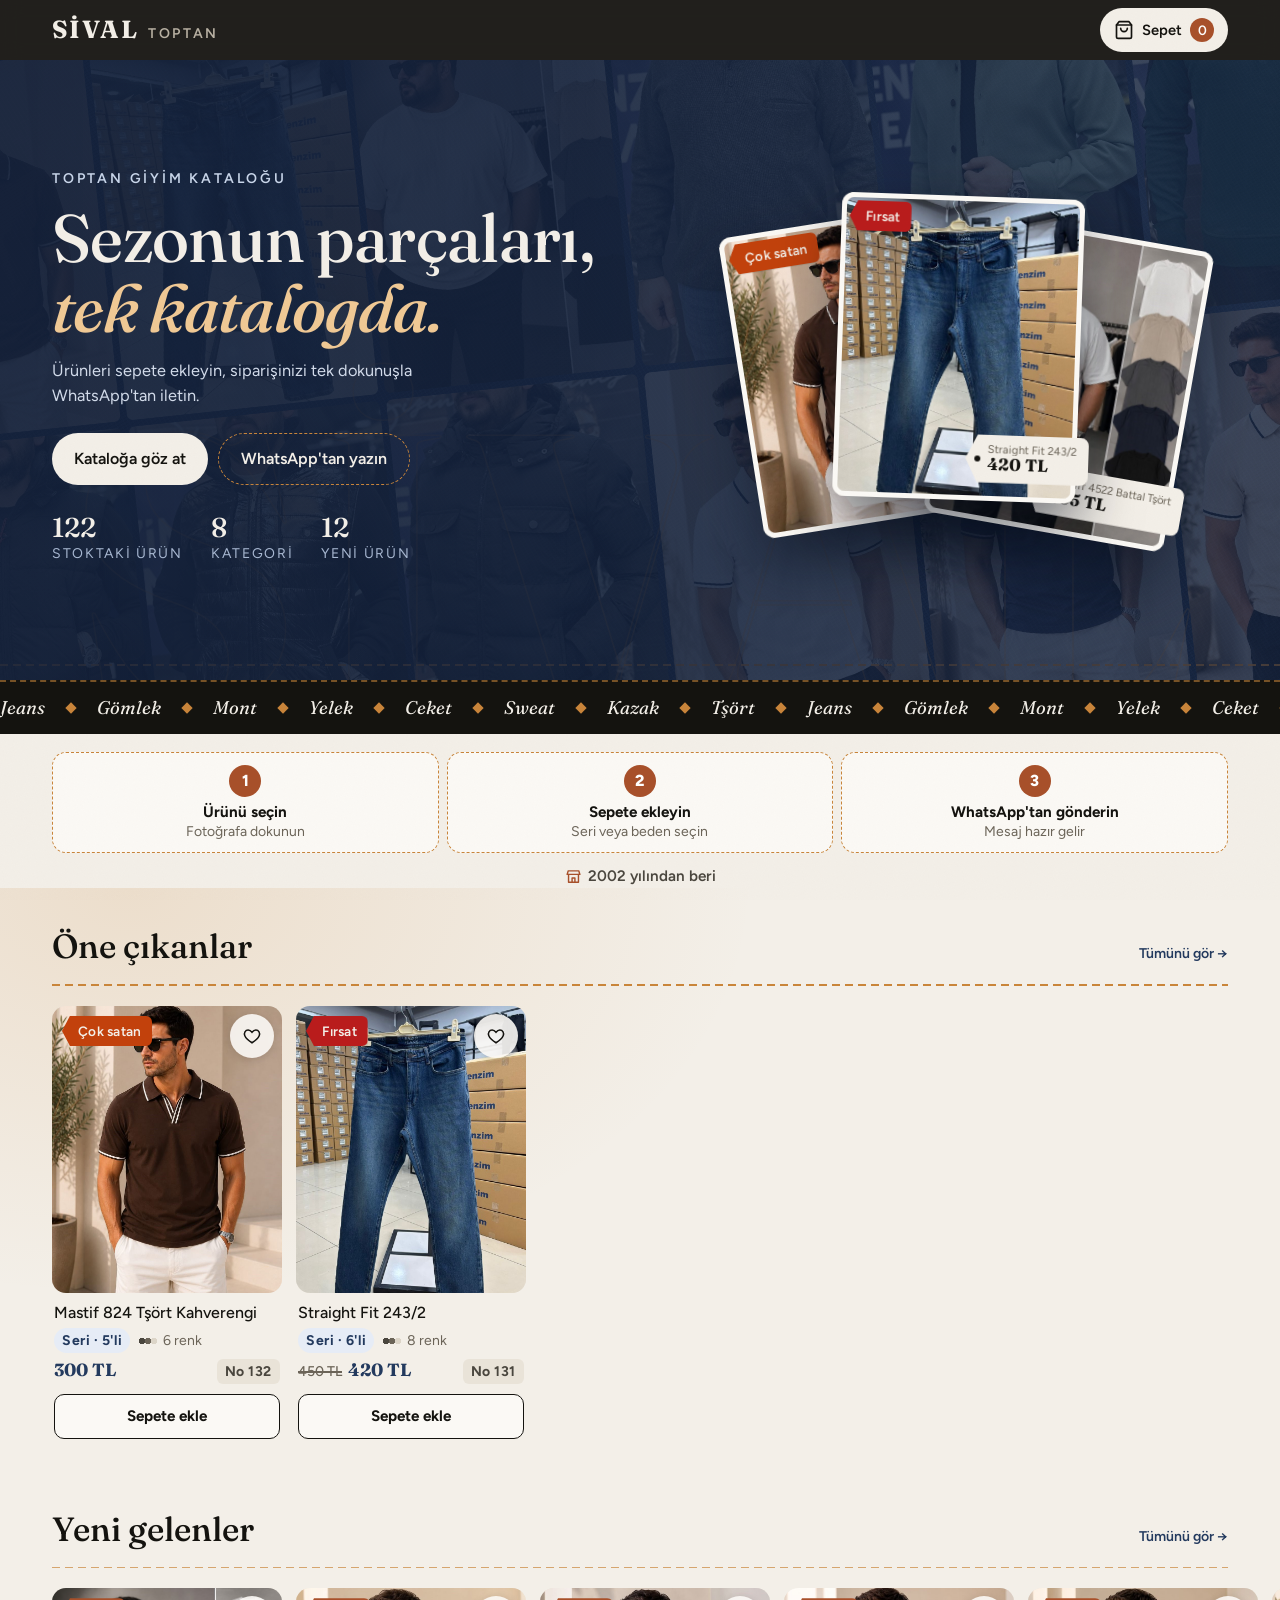
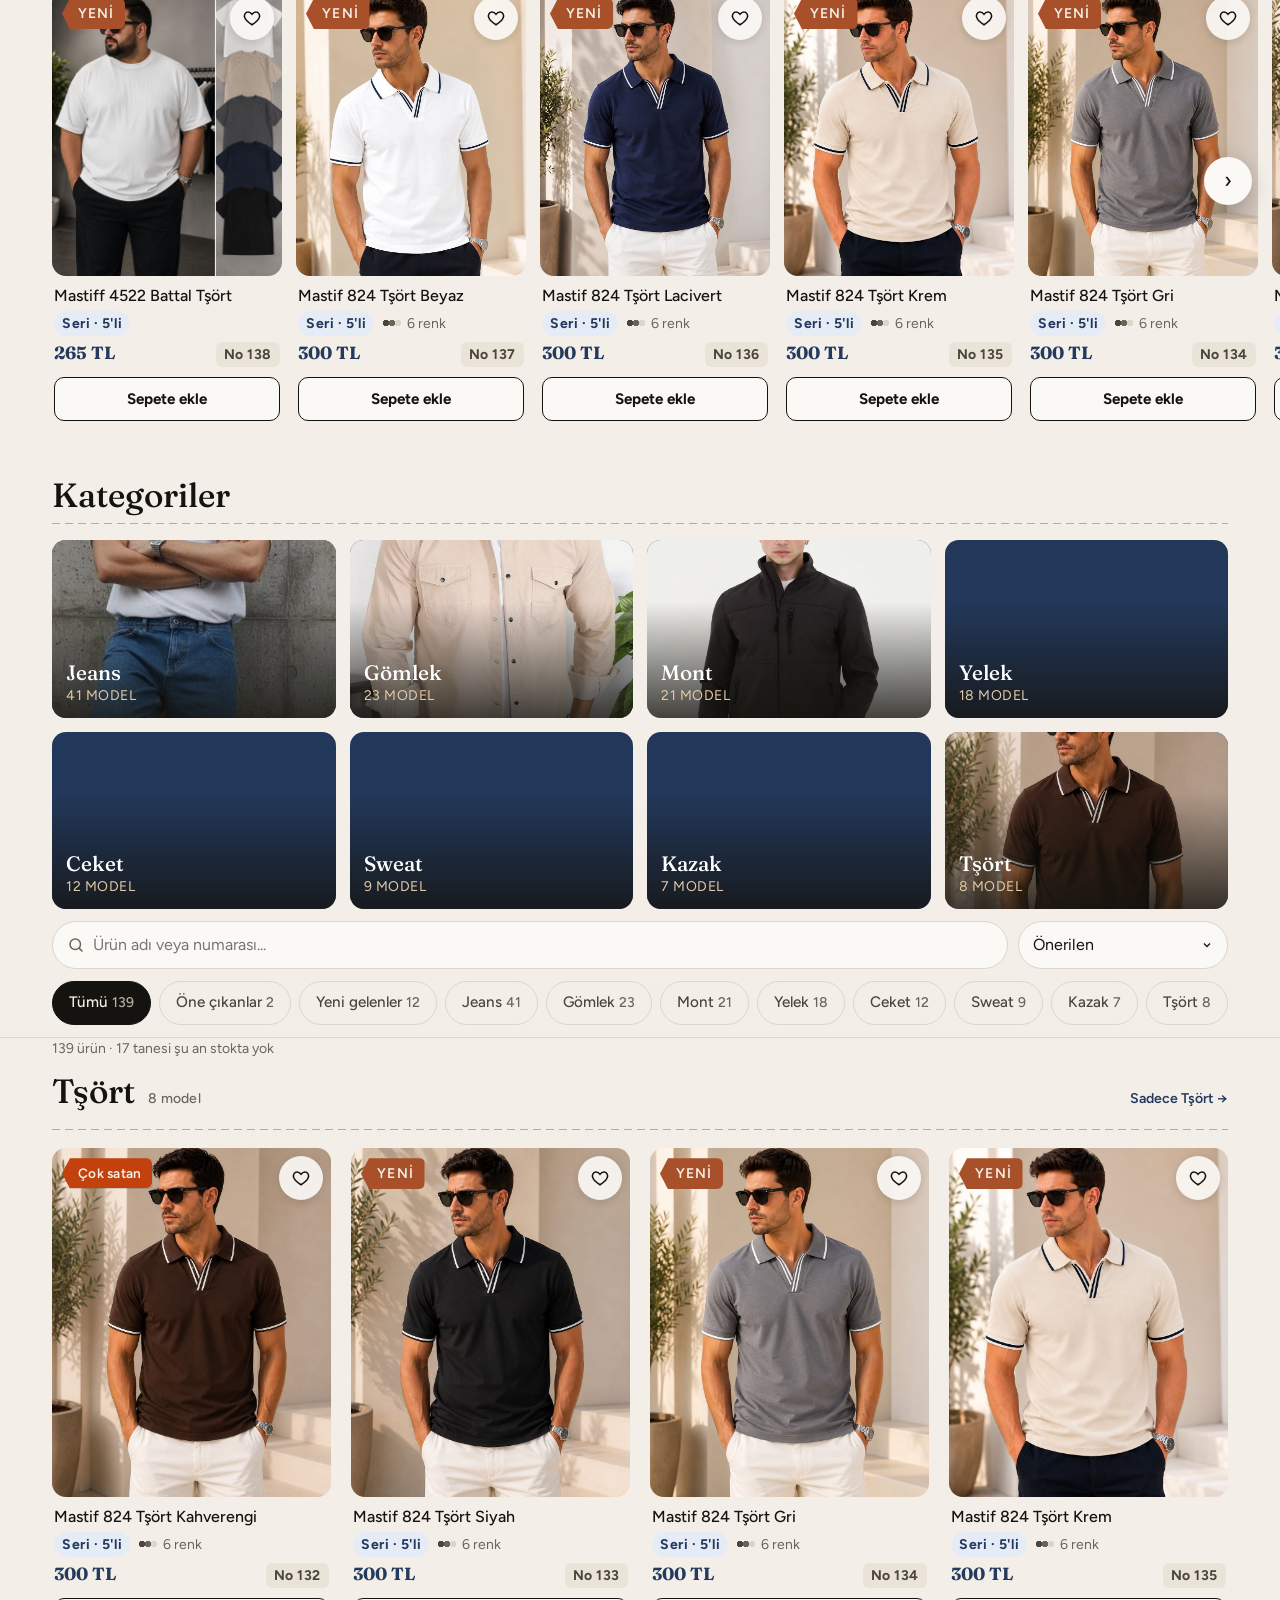
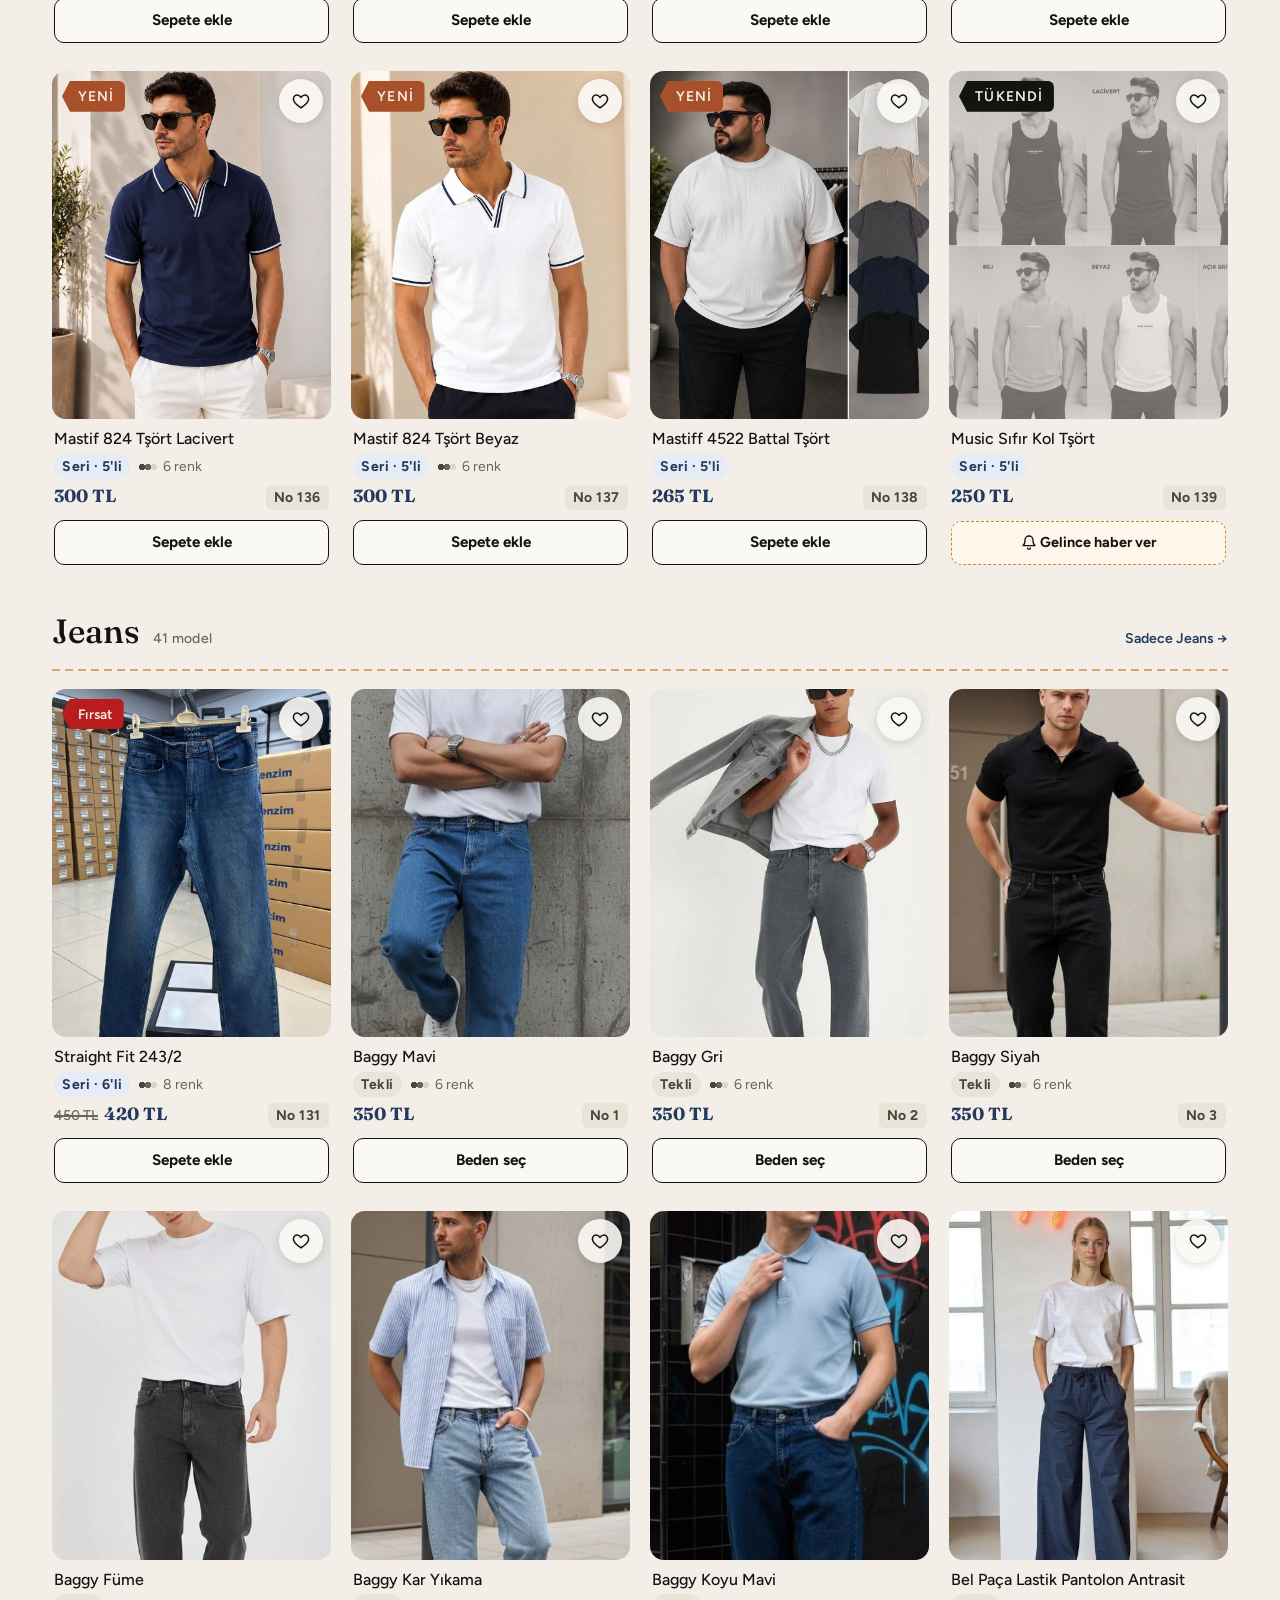
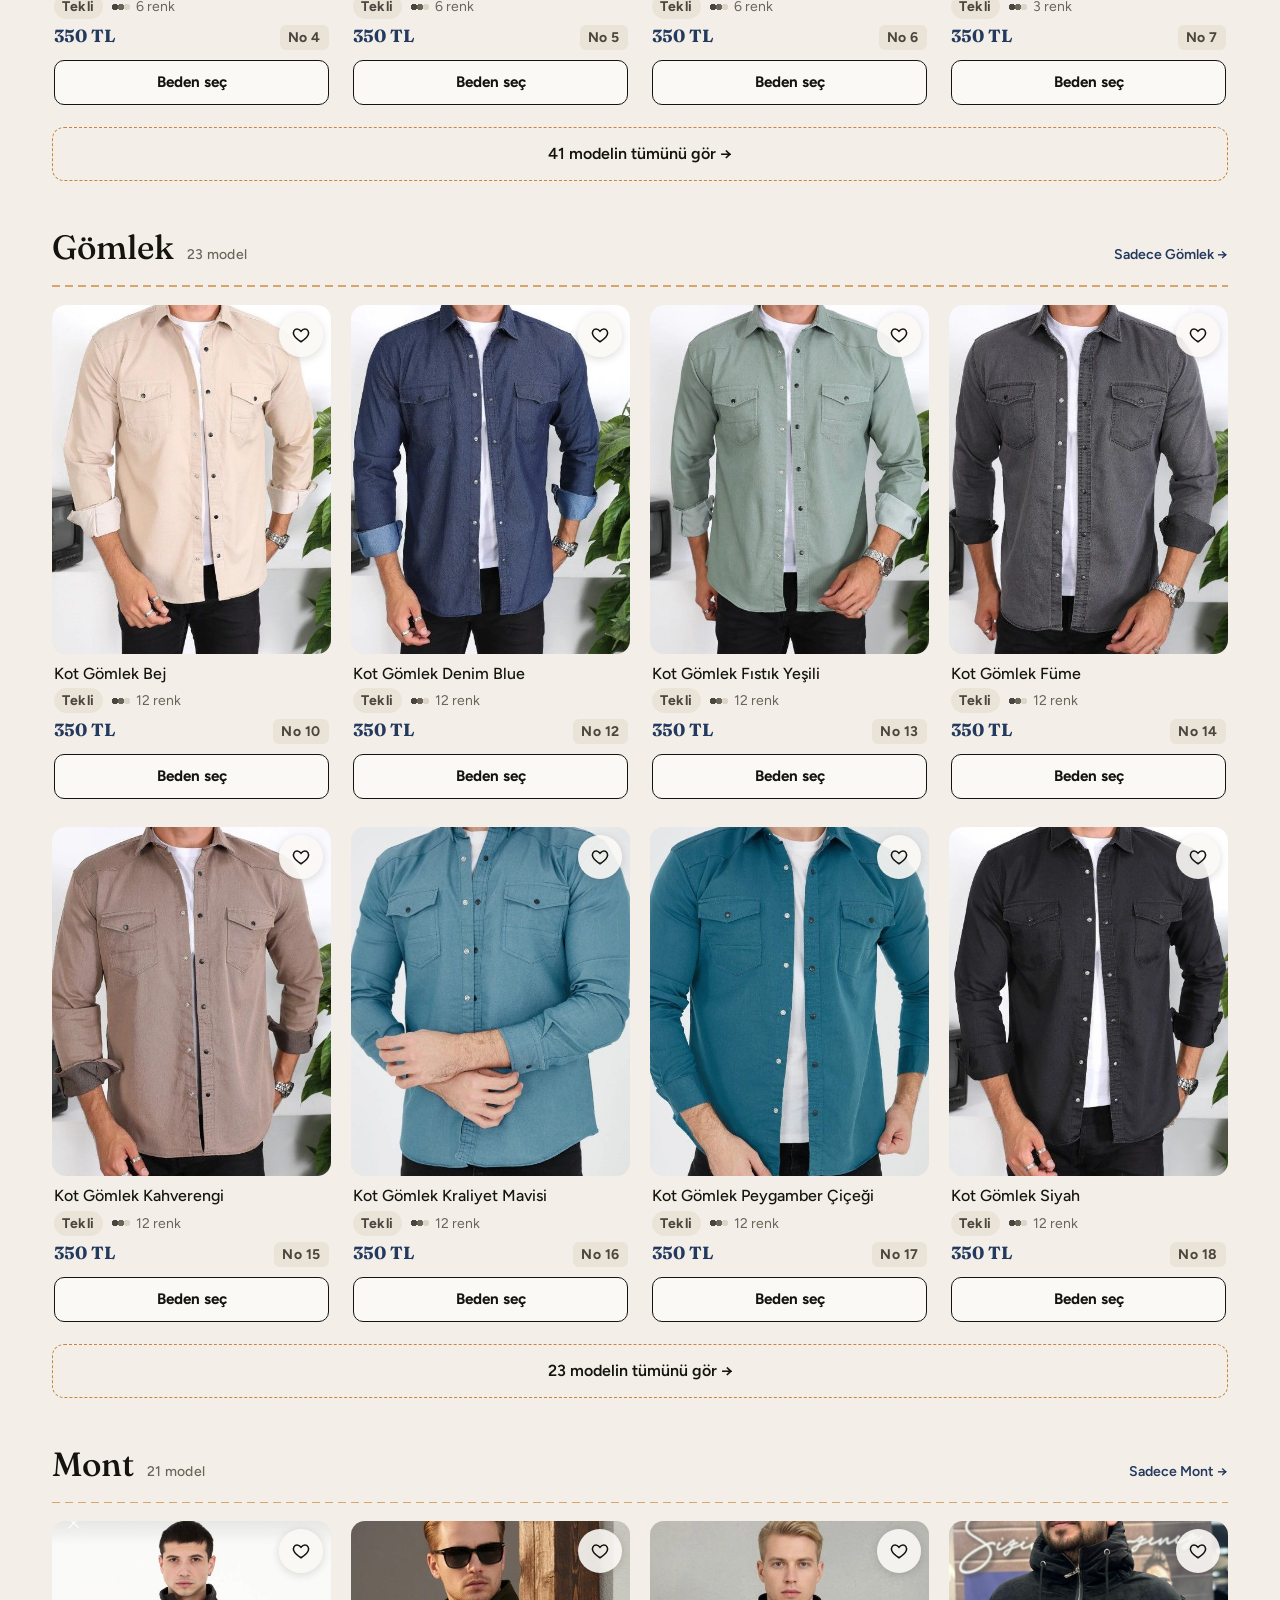
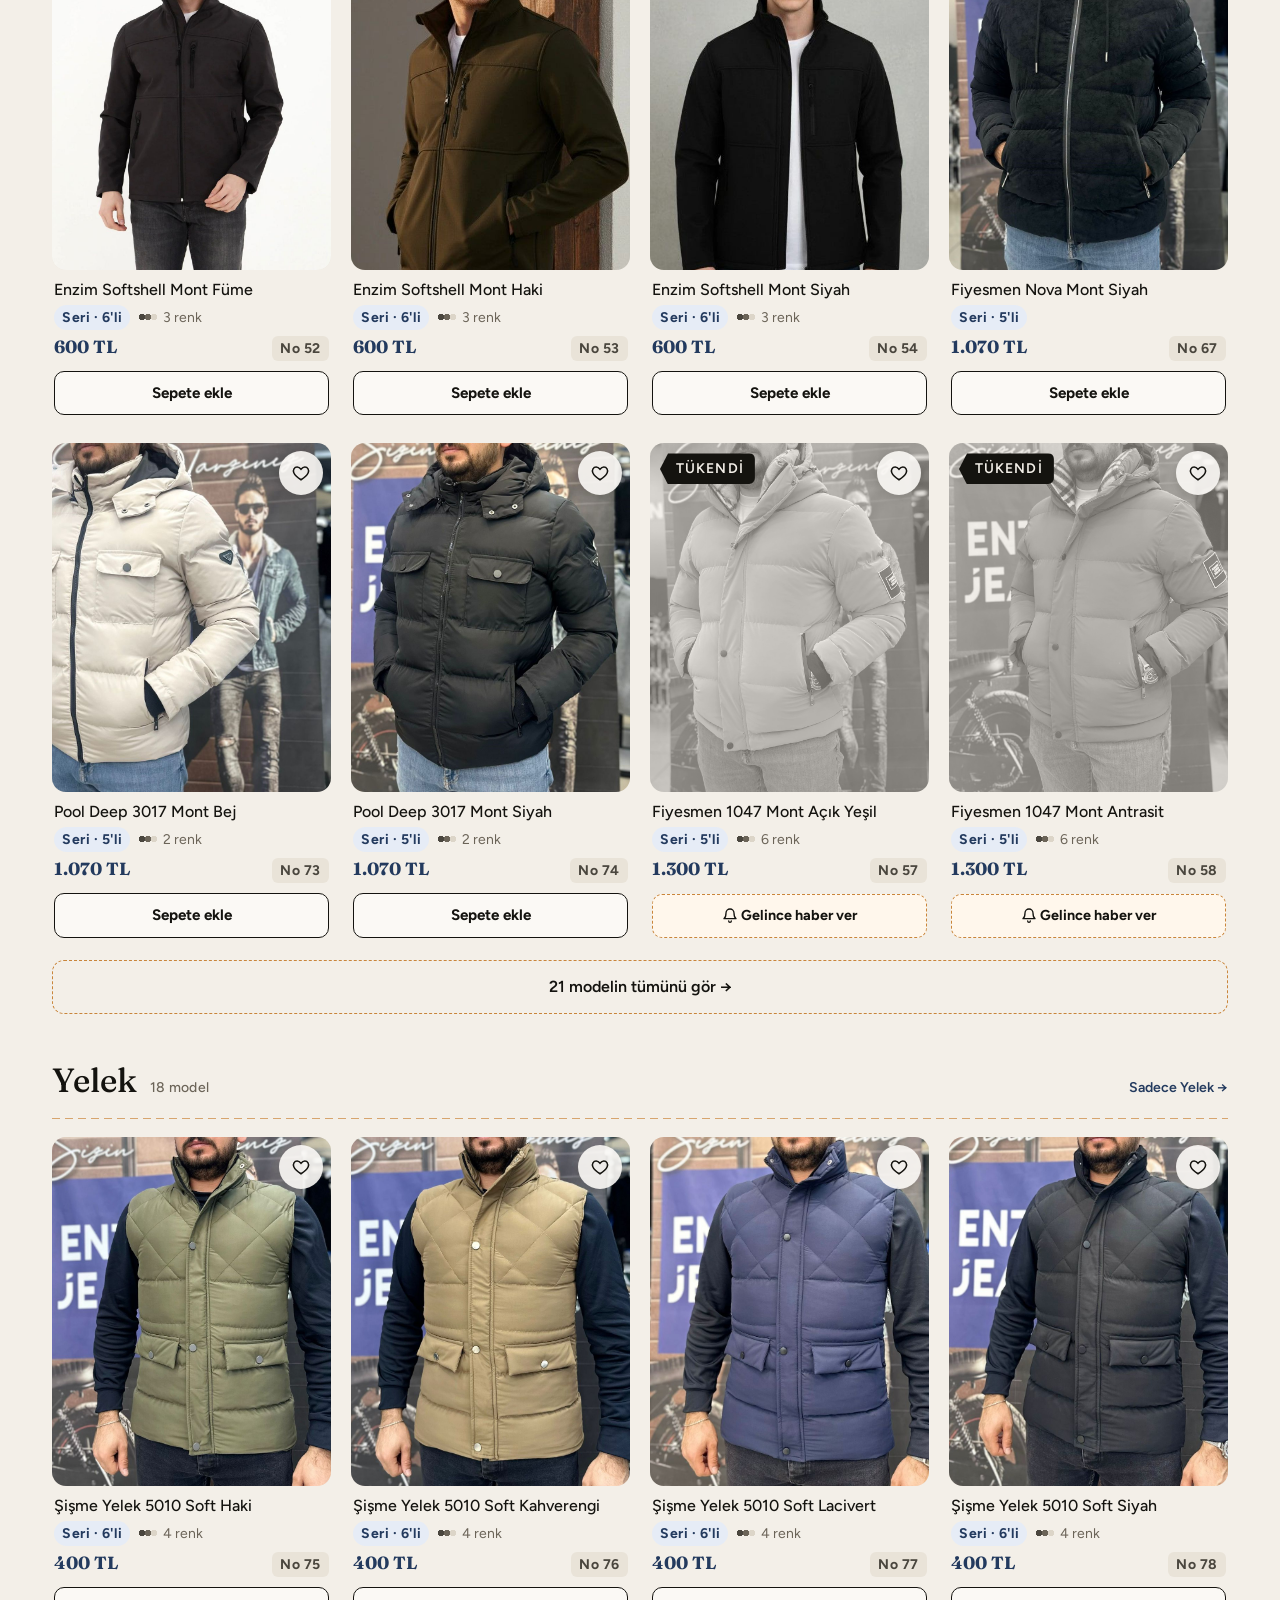
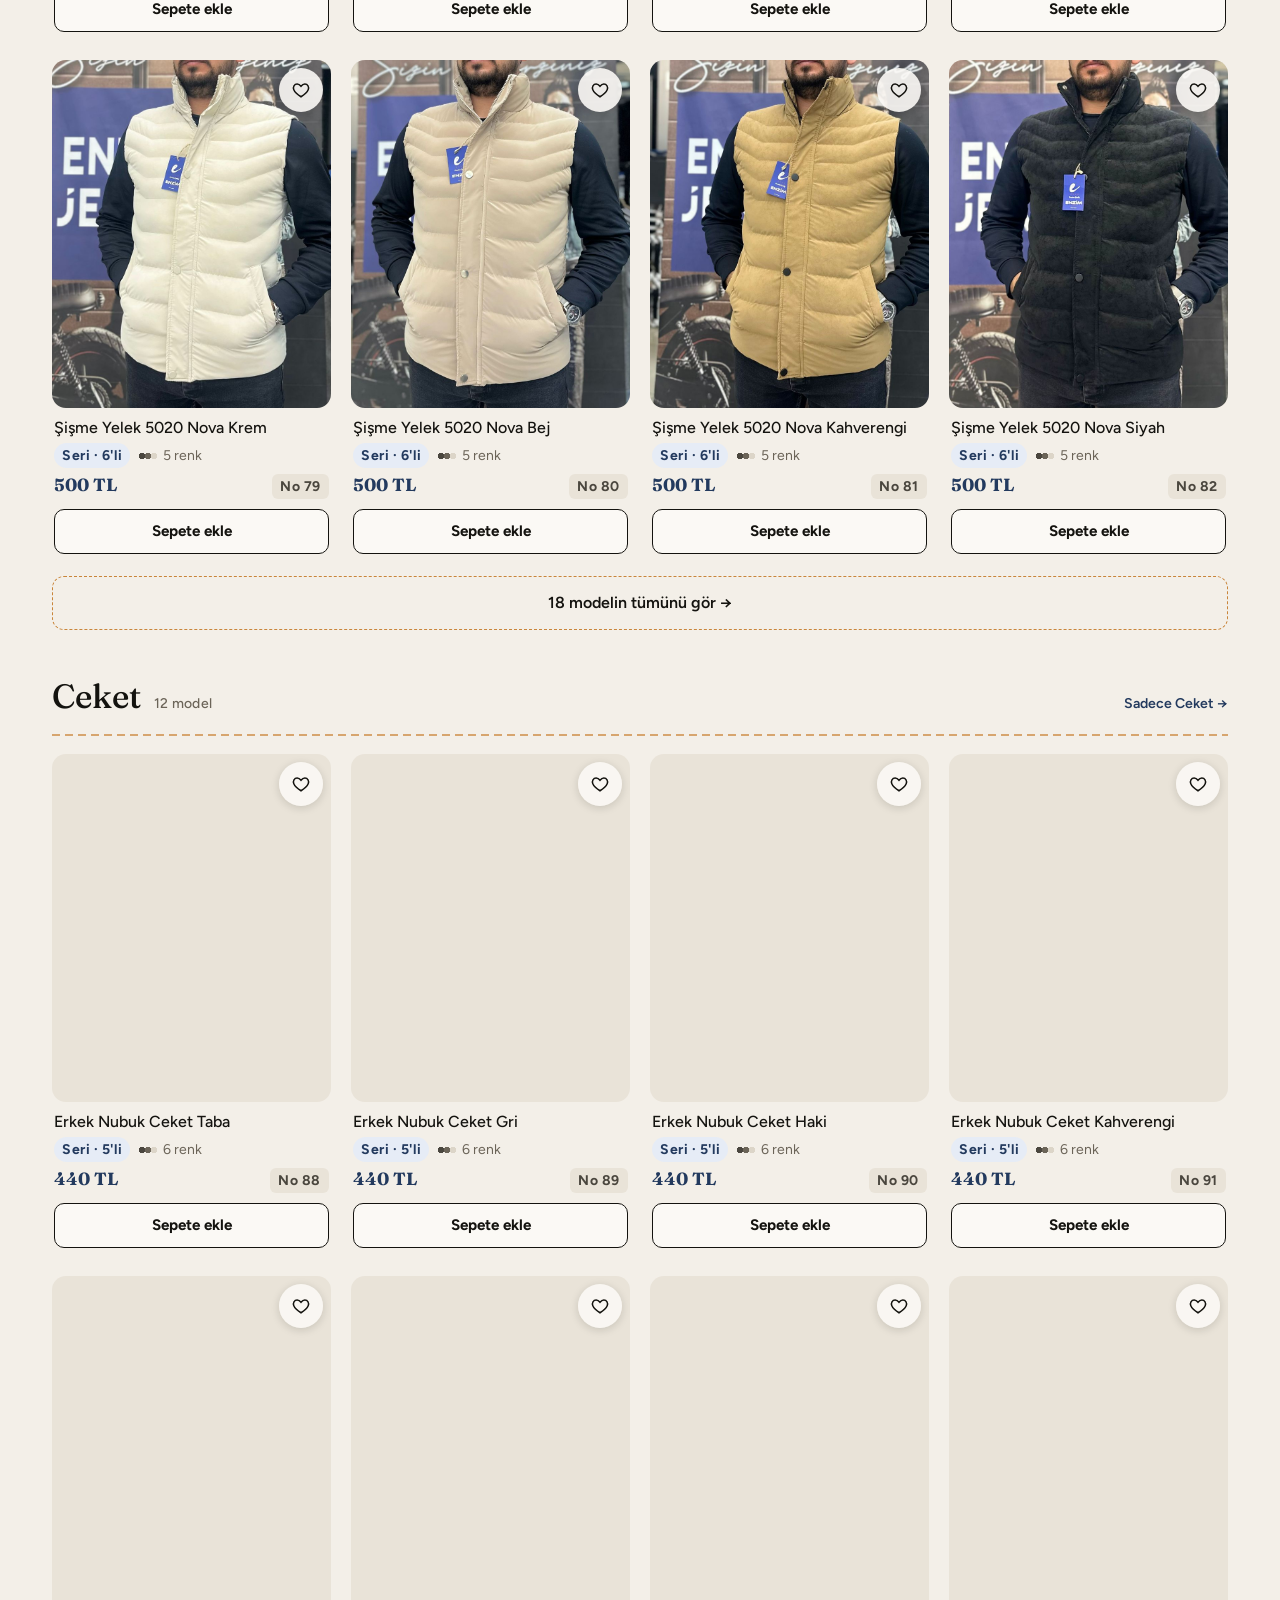
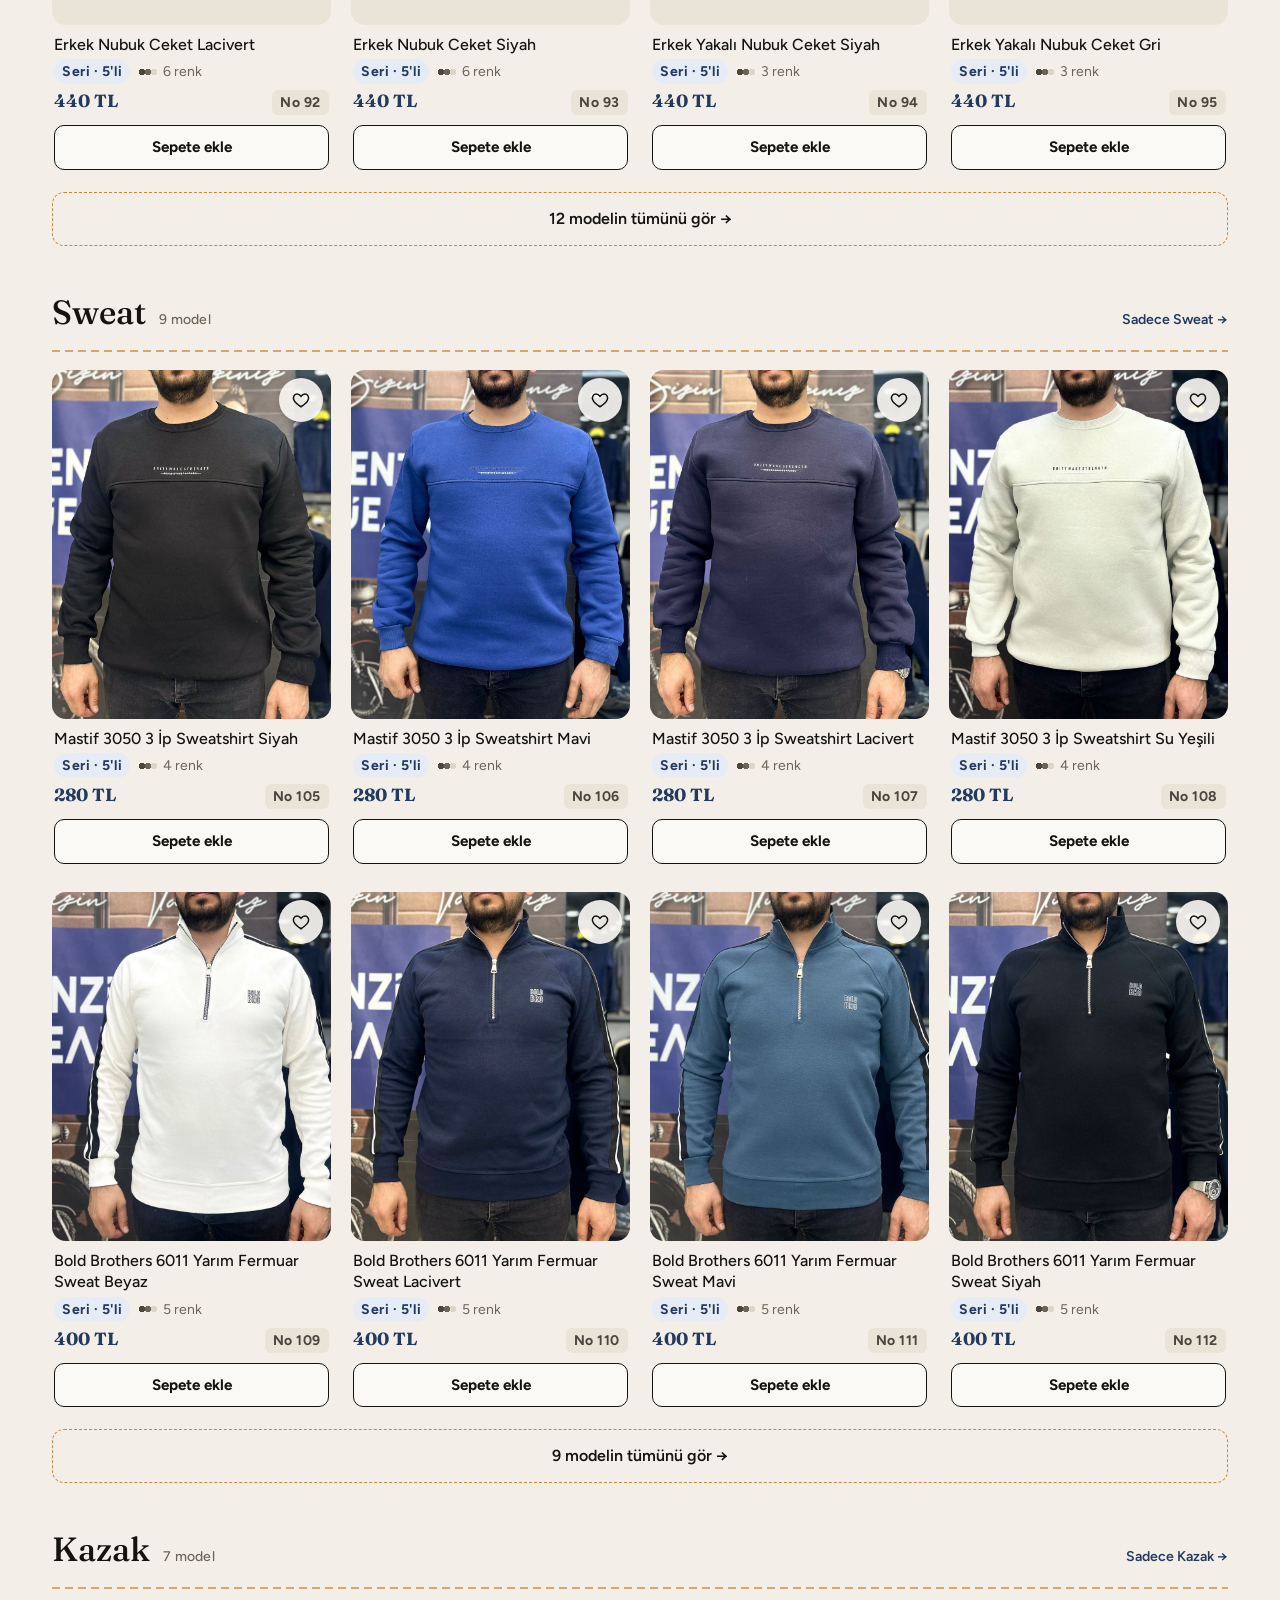
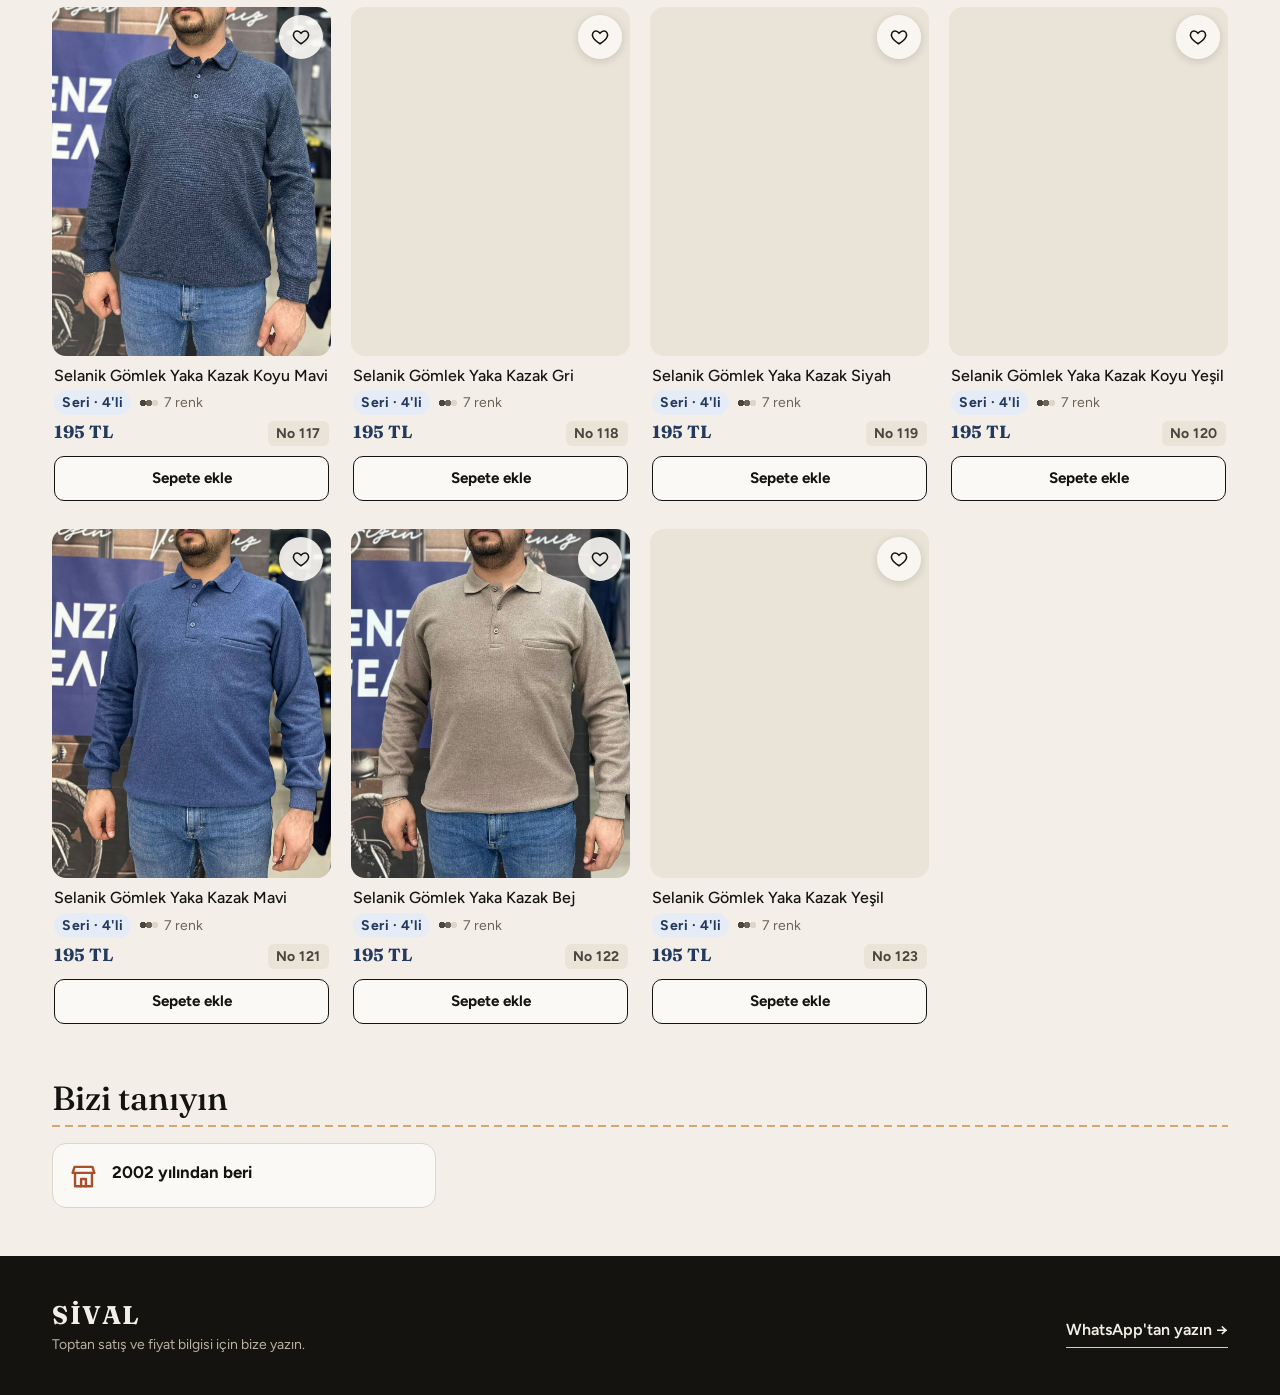
==== commit 34ee60f8: "Emojiler kaldırıldı: katalog ve yönetimde sade çizgi simgeler, ciddi mesaj şablonları Co-Authored-By" ====
--- a/index.html
+++ b/index.html
@@ -15,6 +15,7 @@
     <link rel="preconnect" href="https://fonts.gstatic.com" crossorigin>
     <link href="https://fonts.googleapis.com/css2?family=Fraunces:opsz,wght@9..144,500;9..144,700&family=Figtree:wght@400;500;600;700&display=swap" rel="stylesheet">
     <link rel="stylesheet" href="style.css">
+    <link rel="stylesheet" href="ikonlar.css">
 </head>
 <body>
     <!-- Duyuru bandı (yönetim sayfasından düzenlenir) -->
@@ -46,7 +47,7 @@
     <div class="wrap back-in-wrap">
         <div class="back-in" id="backInBox" hidden>
             <div class="back-in-head">
-                <strong>🔔 Beklediğiniz ürün geldi!</strong>
+                <strong><i class="ic ic-bell" aria-hidden="true"></i> Beklediğiniz ürün geldi</strong>
                 <button class="reorder-close" id="backInClose" aria-label="Kapat">&times;</button>
             </div>
             <div class="back-in-list" id="backInList"></div>
@@ -63,7 +64,7 @@
                 <div class="hero-cta">
                     <a href="#controls" class="btn-paper">Kataloğa göz at</a>
                     <a href="#" class="btn-ghost" id="heroWhatsApp" target="_blank" rel="noopener">WhatsApp'tan yazın</a>
-                    <a href="katalog.pdf" class="btn-ghost" id="heroPdf" download="SIVAL-katalog.pdf" hidden>📄 PDF katalog</a>
+                    <a href="katalog.pdf" class="btn-ghost" id="heroPdf" download="SIVAL-katalog.pdf" hidden><i class="ic ic-file" aria-hidden="true"></i> PDF katalog</a>
                 </div>
                 <div class="hero-stats" id="heroStats"></div>
             </div>
@@ -97,7 +98,7 @@
     <section class="spotlight featured" id="featured" hidden>
         <div class="wrap">
             <div class="section-head">
-                <h2>🔥 Öne çıkanlar</h2>
+                <h2>Öne çıkanlar</h2>
                 <button class="section-link" data-goto="featured">Tümünü gör →</button>
             </div>
         </div>
@@ -176,9 +177,9 @@
                 <p class="footer-text">Toptan satış ve fiyat bilgisi için bize yazın.</p>
             </div>
             <div class="footer-links">
-                <button class="footer-wa" id="installBtn" hidden>📲 Kataloğu telefonuma ekle</button>
+                <button class="footer-wa" id="installBtn" hidden><i class="ic ic-mobile" aria-hidden="true"></i> Kataloğu telefonuma ekle</button>
                 <a class="footer-wa" id="footerWhatsApp" href="#" target="_blank" rel="noopener">WhatsApp'tan yazın →</a>
-                <a class="footer-wa" id="footerPdf" href="katalog.pdf" download="SIVAL-katalog.pdf" hidden>📄 PDF katalog indir</a>
+                <a class="footer-wa" id="footerPdf" href="katalog.pdf" download="SIVAL-katalog.pdf" hidden><i class="ic ic-file" aria-hidden="true"></i> PDF katalog indir</a>
             </div>
         </div>
     </footer>
@@ -201,8 +202,8 @@
                 <video id="modalVideo" playsinline muted loop controls preload="none" hidden></video>
                 <iframe id="modalEmbed" title="Ürün videosu" allow="autoplay; encrypted-media; picture-in-picture" allowfullscreen hidden></iframe>
                 <div class="media-switch" id="mediaSwitch" hidden>
-                    <button type="button" data-media="photo">📷 Fotoğraf</button>
-                    <button type="button" data-media="video">▶ Video</button>
+                    <button type="button" data-media="photo"><i class="ic ic-image" aria-hidden="true"></i> Fotoğraf</button>
+                    <button type="button" data-media="video"><i class="ic ic-play" aria-hidden="true"></i> Video</button>
                 </div>
             </div>
             <div class="detail-info">
@@ -262,7 +263,7 @@
             <h2 id="installTitle">SİVAL'i telefonunuza ekleyin</h2>
             <p>Bir dahaki sefere linki aramayın: ana ekrandaki <b>SİVAL</b> simgesine dokunun, katalog açılsın.</p>
             <div id="installAndroid">
-                <button class="go-cart" id="installGo">📲 Telefonuma ekle</button>
+                <button class="go-cart" id="installGo"><i class="ic ic-mobile" aria-hidden="true"></i> Telefonuma ekle</button>
             </div>
             <ol class="install-steps" id="installIos" hidden>
                 <li><span>1</span><p>Ekranın altındaki <b>Paylaş</b> düğmesine basın <i class="ios-share" aria-hidden="true"></i></p></li>
--- a/style.css
+++ b/style.css
@@ -1123,7 +1123,7 @@
     white-space: nowrap;
 }
 
-.ticker i { color: var(--thread); font-style: normal; }
+.ticker .tick-sep { width: 8px; height: 8px; align-self: center; flex-shrink: 0; background: var(--thread); transform: rotate(45deg); }
 
 @keyframes ticker { to { transform: translateX(-50%); } }
 
@@ -2368,6 +2368,8 @@
     color: var(--ink-2);
 }
 .trust-strip[hidden], .trust[hidden] { display: none; }
+.trust-strip span { display: inline-flex; align-items: center; gap: 6px; }
+.trust-strip .ic { color: var(--rust); }
 
 .trust { padding: 8px 0 48px; }
 .trust-grid {
@@ -2387,7 +2389,7 @@
     background: var(--card);
     border: 1px solid var(--line);
 }
-.trust-icon { font-size: 1.8rem; line-height: 1; }
+.trust-icon { font-size: 1.6rem; line-height: 1; color: var(--rust); padding-top: 2px; }
 .trust-card b { font-size: 1.05rem; }
 .trust-card p { color: var(--ink-2); margin-top: 2px; white-space: pre-line; }
 .trust-link {
--- a/ikonlar.css
+++ b/ikonlar.css
@@ -0,0 +1,35 @@
+/* Sade çizgi simgeler: <i class="ic ic-store"></i>. Renk, bulunduğu yazının rengidir. */
+.ic { display: inline-block; width: 1.15em; height: 1.15em; vertical-align: -0.2em; background: currentColor; flex-shrink: 0;
+      -webkit-mask: var(--ic) center / contain no-repeat; mask: var(--ic) center / contain no-repeat; }
+.ic-store { --ic: url("data:image/svg+xml,%3Csvg%20xmlns%3D%22http%3A//www.w3.org/2000/svg%22%20viewBox%3D%220%200%2024%2024%22%20fill%3D%22none%22%20stroke%3D%22black%22%20stroke-width%3D%222%22%20stroke-linecap%3D%22round%22%20stroke-linejoin%3D%22round%22%3E%3Cpath%20d%3D%22M3%209h18l-1.6-5H4.6z%22/%3E%3Cpath%20d%3D%22M5%209v11h14V9%22/%3E%3Cpath%20d%3D%22M10%2020v-6h4v6%22/%3E%3C/svg%3E"); }
+.ic-pin { --ic: url("data:image/svg+xml,%3Csvg%20xmlns%3D%22http%3A//www.w3.org/2000/svg%22%20viewBox%3D%220%200%2024%2024%22%20fill%3D%22none%22%20stroke%3D%22black%22%20stroke-width%3D%222%22%20stroke-linecap%3D%22round%22%20stroke-linejoin%3D%22round%22%3E%3Cpath%20d%3D%22M12%2021s-7-6.2-7-11a7%207%200%200%201%2014%200c0%204.8-7%2011-7%2011z%22/%3E%3Ccircle%20cx%3D%2212%22%20cy%3D%2210%22%20r%3D%222.5%22/%3E%3C/svg%3E"); }
+.ic-clock { --ic: url("data:image/svg+xml,%3Csvg%20xmlns%3D%22http%3A//www.w3.org/2000/svg%22%20viewBox%3D%220%200%2024%2024%22%20fill%3D%22none%22%20stroke%3D%22black%22%20stroke-width%3D%222%22%20stroke-linecap%3D%22round%22%20stroke-linejoin%3D%22round%22%3E%3Ccircle%20cx%3D%2212%22%20cy%3D%2212%22%20r%3D%229%22/%3E%3Cpath%20d%3D%22M12%207v5l3%202%22/%3E%3C/svg%3E"); }
+.ic-truck { --ic: url("data:image/svg+xml,%3Csvg%20xmlns%3D%22http%3A//www.w3.org/2000/svg%22%20viewBox%3D%220%200%2024%2024%22%20fill%3D%22none%22%20stroke%3D%22black%22%20stroke-width%3D%222%22%20stroke-linecap%3D%22round%22%20stroke-linejoin%3D%22round%22%3E%3Cpath%20d%3D%22M2%206h12v10H2z%22/%3E%3Cpath%20d%3D%22M14%209h4l4%204v3h-8%22/%3E%3Ccircle%20cx%3D%226.5%22%20cy%3D%2218%22%20r%3D%222%22/%3E%3Ccircle%20cx%3D%2217.5%22%20cy%3D%2218%22%20r%3D%222%22/%3E%3C/svg%3E"); }
+.ic-card { --ic: url("data:image/svg+xml,%3Csvg%20xmlns%3D%22http%3A//www.w3.org/2000/svg%22%20viewBox%3D%220%200%2024%2024%22%20fill%3D%22none%22%20stroke%3D%22black%22%20stroke-width%3D%222%22%20stroke-linecap%3D%22round%22%20stroke-linejoin%3D%22round%22%3E%3Crect%20x%3D%223%22%20y%3D%225%22%20width%3D%2218%22%20height%3D%2214%22%20rx%3D%222%22/%3E%3Cpath%20d%3D%22M3%2010h18M7%2015h4%22/%3E%3C/svg%3E"); }
+.ic-refresh { --ic: url("data:image/svg+xml,%3Csvg%20xmlns%3D%22http%3A//www.w3.org/2000/svg%22%20viewBox%3D%220%200%2024%2024%22%20fill%3D%22none%22%20stroke%3D%22black%22%20stroke-width%3D%222%22%20stroke-linecap%3D%22round%22%20stroke-linejoin%3D%22round%22%3E%3Cpath%20d%3D%22M20%2011a8%208%200%200%200-14.9-3.9L3%209%22/%3E%3Cpath%20d%3D%22M3%204v5h5%22/%3E%3Cpath%20d%3D%22M4%2013a8%208%200%200%200%2014.9%203.9L21%2015%22/%3E%3Cpath%20d%3D%22M21%2020v-5h-5%22/%3E%3C/svg%3E"); }
+.ic-phone { --ic: url("data:image/svg+xml,%3Csvg%20xmlns%3D%22http%3A//www.w3.org/2000/svg%22%20viewBox%3D%220%200%2024%2024%22%20fill%3D%22none%22%20stroke%3D%22black%22%20stroke-width%3D%222%22%20stroke-linecap%3D%22round%22%20stroke-linejoin%3D%22round%22%3E%3Cpath%20d%3D%22M5%203h4l2%205-2.5%201.5a11%2011%200%200%200%206%206L16%2013l5%202v4a2%202%200%200%201-2%202A17%2017%200%200%201%203%205a2%202%200%200%201%202-2z%22/%3E%3C/svg%3E"); }
+.ic-instagram { --ic: url("data:image/svg+xml,%3Csvg%20xmlns%3D%22http%3A//www.w3.org/2000/svg%22%20viewBox%3D%220%200%2024%2024%22%20fill%3D%22none%22%20stroke%3D%22black%22%20stroke-width%3D%222%22%20stroke-linecap%3D%22round%22%20stroke-linejoin%3D%22round%22%3E%3Crect%20x%3D%223%22%20y%3D%223%22%20width%3D%2218%22%20height%3D%2218%22%20rx%3D%225%22/%3E%3Ccircle%20cx%3D%2212%22%20cy%3D%2212%22%20r%3D%224%22/%3E%3Ccircle%20cx%3D%2217.5%22%20cy%3D%226.5%22%20r%3D%220.6%22/%3E%3C/svg%3E"); }
+.ic-bell { --ic: url("data:image/svg+xml,%3Csvg%20xmlns%3D%22http%3A//www.w3.org/2000/svg%22%20viewBox%3D%220%200%2024%2024%22%20fill%3D%22none%22%20stroke%3D%22black%22%20stroke-width%3D%222%22%20stroke-linecap%3D%22round%22%20stroke-linejoin%3D%22round%22%3E%3Cpath%20d%3D%22M6%209a6%206%200%200%201%2012%200c0%206.5%203%208.5%203%208.5H3S6%2015.5%206%209%22/%3E%3Cpath%20d%3D%22M10%2021a2%202%200%200%200%204%200%22/%3E%3C/svg%3E"); }
+.ic-file { --ic: url("data:image/svg+xml,%3Csvg%20xmlns%3D%22http%3A//www.w3.org/2000/svg%22%20viewBox%3D%220%200%2024%2024%22%20fill%3D%22none%22%20stroke%3D%22black%22%20stroke-width%3D%222%22%20stroke-linecap%3D%22round%22%20stroke-linejoin%3D%22round%22%3E%3Cpath%20d%3D%22M14%203H6a2%202%200%200%200-2%202v14a2%202%200%200%200%202%202h12a2%202%200%200%200%202-2V9z%22/%3E%3Cpath%20d%3D%22M14%203v6h6M8%2013h8M8%2017h6%22/%3E%3C/svg%3E"); }
+.ic-image { --ic: url("data:image/svg+xml,%3Csvg%20xmlns%3D%22http%3A//www.w3.org/2000/svg%22%20viewBox%3D%220%200%2024%2024%22%20fill%3D%22none%22%20stroke%3D%22black%22%20stroke-width%3D%222%22%20stroke-linecap%3D%22round%22%20stroke-linejoin%3D%22round%22%3E%3Crect%20x%3D%223%22%20y%3D%223%22%20width%3D%2218%22%20height%3D%2218%22%20rx%3D%222%22/%3E%3Ccircle%20cx%3D%228.5%22%20cy%3D%228.5%22%20r%3D%221.6%22/%3E%3Cpath%20d%3D%22M21%2015l-5-5L5%2021%22/%3E%3C/svg%3E"); }
+.ic-play { --ic: url("data:image/svg+xml,%3Csvg%20xmlns%3D%22http%3A//www.w3.org/2000/svg%22%20viewBox%3D%220%200%2024%2024%22%20fill%3D%22black%22%20stroke%3D%22black%22%20stroke-width%3D%222%22%20stroke-linecap%3D%22round%22%20stroke-linejoin%3D%22round%22%3E%3Cpath%20d%3D%22M7%204.5v15l12-7.5z%22/%3E%3C/svg%3E"); }
+.ic-check { --ic: url("data:image/svg+xml,%3Csvg%20xmlns%3D%22http%3A//www.w3.org/2000/svg%22%20viewBox%3D%220%200%2024%2024%22%20fill%3D%22none%22%20stroke%3D%22black%22%20stroke-width%3D%222%22%20stroke-linecap%3D%22round%22%20stroke-linejoin%3D%22round%22%3E%3Cpath%20d%3D%22M4.5%2012.5l5%205L19.5%207%22/%3E%3C/svg%3E"); }
+.ic-heart { --ic: url("data:image/svg+xml,%3Csvg%20xmlns%3D%22http%3A//www.w3.org/2000/svg%22%20viewBox%3D%220%200%2024%2024%22%20fill%3D%22none%22%20stroke%3D%22black%22%20stroke-width%3D%222%22%20stroke-linecap%3D%22round%22%20stroke-linejoin%3D%22round%22%3E%3Cpath%20d%3D%22M12%2020s-7.5-4.6-9.6-9.4C.9%207%203%203.5%206.9%203.5c2.2%200%203.7%201.2%205.1%203%201.4-1.8%202.9-3%205.1-3C21%203.5%2023.1%207%2021.6%2010.6%2019.5%2015.4%2012%2020%2012%2020z%22/%3E%3C/svg%3E"); }
+.ic-megaphone { --ic: url("data:image/svg+xml,%3Csvg%20xmlns%3D%22http%3A//www.w3.org/2000/svg%22%20viewBox%3D%220%200%2024%2024%22%20fill%3D%22none%22%20stroke%3D%22black%22%20stroke-width%3D%222%22%20stroke-linecap%3D%22round%22%20stroke-linejoin%3D%22round%22%3E%3Cpath%20d%3D%22M3%2010v4l12%205V5z%22/%3E%3Cpath%20d%3D%22M15%209a3%203%200%200%201%200%206%22/%3E%3Cpath%20d%3D%22M6%2015l1.5%205h3L9%2015.5%22/%3E%3C/svg%3E"); }
+.ic-users { --ic: url("data:image/svg+xml,%3Csvg%20xmlns%3D%22http%3A//www.w3.org/2000/svg%22%20viewBox%3D%220%200%2024%2024%22%20fill%3D%22none%22%20stroke%3D%22black%22%20stroke-width%3D%222%22%20stroke-linecap%3D%22round%22%20stroke-linejoin%3D%22round%22%3E%3Ccircle%20cx%3D%229%22%20cy%3D%228%22%20r%3D%223.5%22/%3E%3Cpath%20d%3D%22M2%2020c0-3.6%203.1-6%207-6s7%202.4%207%206%22/%3E%3Cpath%20d%3D%22M16%204.3a3.5%203.5%200%200%201%200%207.4%22/%3E%3Cpath%20d%3D%22M22%2020c0-3-1.8-5.2-4.6-5.8%22/%3E%3C/svg%3E"); }
+.ic-target { --ic: url("data:image/svg+xml,%3Csvg%20xmlns%3D%22http%3A//www.w3.org/2000/svg%22%20viewBox%3D%220%200%2024%2024%22%20fill%3D%22none%22%20stroke%3D%22black%22%20stroke-width%3D%222%22%20stroke-linecap%3D%22round%22%20stroke-linejoin%3D%22round%22%3E%3Ccircle%20cx%3D%2212%22%20cy%3D%2212%22%20r%3D%229%22/%3E%3Ccircle%20cx%3D%2212%22%20cy%3D%2212%22%20r%3D%225%22/%3E%3Ccircle%20cx%3D%2212%22%20cy%3D%2212%22%20r%3D%221%22/%3E%3C/svg%3E"); }
+.ic-video { --ic: url("data:image/svg+xml,%3Csvg%20xmlns%3D%22http%3A//www.w3.org/2000/svg%22%20viewBox%3D%220%200%2024%2024%22%20fill%3D%22none%22%20stroke%3D%22black%22%20stroke-width%3D%222%22%20stroke-linecap%3D%22round%22%20stroke-linejoin%3D%22round%22%3E%3Crect%20x%3D%222%22%20y%3D%226%22%20width%3D%2214%22%20height%3D%2212%22%20rx%3D%222%22/%3E%3Cpath%20d%3D%22M16%2010.5l6-3.5v10l-6-3.5z%22/%3E%3C/svg%3E"); }
+.ic-share { --ic: url("data:image/svg+xml,%3Csvg%20xmlns%3D%22http%3A//www.w3.org/2000/svg%22%20viewBox%3D%220%200%2024%2024%22%20fill%3D%22none%22%20stroke%3D%22black%22%20stroke-width%3D%222%22%20stroke-linecap%3D%22round%22%20stroke-linejoin%3D%22round%22%3E%3Cpath%20d%3D%22M12%203v12M7%208l5-5%205%205%22/%3E%3Cpath%20d%3D%22M5%2013v6a2%202%200%200%200%202%202h10a2%202%200%200%200%202-2v-6%22/%3E%3C/svg%3E"); }
+.ic-download { --ic: url("data:image/svg+xml,%3Csvg%20xmlns%3D%22http%3A//www.w3.org/2000/svg%22%20viewBox%3D%220%200%2024%2024%22%20fill%3D%22none%22%20stroke%3D%22black%22%20stroke-width%3D%222%22%20stroke-linecap%3D%22round%22%20stroke-linejoin%3D%22round%22%3E%3Cpath%20d%3D%22M12%203v12M7%2010l5%205%205-5%22/%3E%3Cpath%20d%3D%22M5%2019h14%22/%3E%3C/svg%3E"); }
+.ic-globe { --ic: url("data:image/svg+xml,%3Csvg%20xmlns%3D%22http%3A//www.w3.org/2000/svg%22%20viewBox%3D%220%200%2024%2024%22%20fill%3D%22none%22%20stroke%3D%22black%22%20stroke-width%3D%222%22%20stroke-linecap%3D%22round%22%20stroke-linejoin%3D%22round%22%3E%3Ccircle%20cx%3D%2212%22%20cy%3D%2212%22%20r%3D%229%22/%3E%3Cpath%20d%3D%22M3%2012h18M12%203a14%2014%200%200%201%200%2018M12%203a14%2014%200%200%200%200%2018%22/%3E%3C/svg%3E"); }
+.ic-mobile { --ic: url("data:image/svg+xml,%3Csvg%20xmlns%3D%22http%3A//www.w3.org/2000/svg%22%20viewBox%3D%220%200%2024%2024%22%20fill%3D%22none%22%20stroke%3D%22black%22%20stroke-width%3D%222%22%20stroke-linecap%3D%22round%22%20stroke-linejoin%3D%22round%22%3E%3Crect%20x%3D%226.5%22%20y%3D%222%22%20width%3D%2211%22%20height%3D%2220%22%20rx%3D%222.5%22/%3E%3Cpath%20d%3D%22M11%2018h2%22/%3E%3C/svg%3E"); }
+.ic-lock { --ic: url("data:image/svg+xml,%3Csvg%20xmlns%3D%22http%3A//www.w3.org/2000/svg%22%20viewBox%3D%220%200%2024%2024%22%20fill%3D%22none%22%20stroke%3D%22black%22%20stroke-width%3D%222%22%20stroke-linecap%3D%22round%22%20stroke-linejoin%3D%22round%22%3E%3Crect%20x%3D%225%22%20y%3D%2211%22%20width%3D%2214%22%20height%3D%2210%22%20rx%3D%222%22/%3E%3Cpath%20d%3D%22M8%2011V7a4%204%200%200%201%208%200v4%22/%3E%3C/svg%3E"); }
+.ic-pen { --ic: url("data:image/svg+xml,%3Csvg%20xmlns%3D%22http%3A//www.w3.org/2000/svg%22%20viewBox%3D%220%200%2024%2024%22%20fill%3D%22none%22%20stroke%3D%22black%22%20stroke-width%3D%222%22%20stroke-linecap%3D%22round%22%20stroke-linejoin%3D%22round%22%3E%3Cpath%20d%3D%22M4%2020h4L19.5%208.5a2.1%202.1%200%200%200-3-3L5%2017z%22/%3E%3C/svg%3E"); }
+.ic-list { --ic: url("data:image/svg+xml,%3Csvg%20xmlns%3D%22http%3A//www.w3.org/2000/svg%22%20viewBox%3D%220%200%2024%2024%22%20fill%3D%22none%22%20stroke%3D%22black%22%20stroke-width%3D%222%22%20stroke-linecap%3D%22round%22%20stroke-linejoin%3D%22round%22%3E%3Cpath%20d%3D%22M9%206h11M9%2012h11M9%2018h11%22/%3E%3Ccircle%20cx%3D%224.5%22%20cy%3D%226%22%20r%3D%221%22/%3E%3Ccircle%20cx%3D%224.5%22%20cy%3D%2212%22%20r%3D%221%22/%3E%3Ccircle%20cx%3D%224.5%22%20cy%3D%2218%22%20r%3D%221%22/%3E%3C/svg%3E"); }
+.ic-message { --ic: url("data:image/svg+xml,%3Csvg%20xmlns%3D%22http%3A//www.w3.org/2000/svg%22%20viewBox%3D%220%200%2024%2024%22%20fill%3D%22none%22%20stroke%3D%22black%22%20stroke-width%3D%222%22%20stroke-linecap%3D%22round%22%20stroke-linejoin%3D%22round%22%3E%3Cpath%20d%3D%22M4%205h16v11H9l-5%204z%22/%3E%3C/svg%3E"); }
+.ic-laptop { --ic: url("data:image/svg+xml,%3Csvg%20xmlns%3D%22http%3A//www.w3.org/2000/svg%22%20viewBox%3D%220%200%2024%2024%22%20fill%3D%22none%22%20stroke%3D%22black%22%20stroke-width%3D%222%22%20stroke-linecap%3D%22round%22%20stroke-linejoin%3D%22round%22%3E%3Crect%20x%3D%224%22%20y%3D%225%22%20width%3D%2216%22%20height%3D%2211%22%20rx%3D%221.5%22/%3E%3Cpath%20d%3D%22M2%2019h20%22/%3E%3C/svg%3E"); }
+.ic-alert { --ic: url("data:image/svg+xml,%3Csvg%20xmlns%3D%22http%3A//www.w3.org/2000/svg%22%20viewBox%3D%220%200%2024%2024%22%20fill%3D%22none%22%20stroke%3D%22black%22%20stroke-width%3D%222%22%20stroke-linecap%3D%22round%22%20stroke-linejoin%3D%22round%22%3E%3Cpath%20d%3D%22M12%203l10%2018H2z%22/%3E%3Cpath%20d%3D%22M12%2010v5M12%2018h.01%22/%3E%3C/svg%3E"); }
+.ic-tag { --ic: url("data:image/svg+xml,%3Csvg%20xmlns%3D%22http%3A//www.w3.org/2000/svg%22%20viewBox%3D%220%200%2024%2024%22%20fill%3D%22none%22%20stroke%3D%22black%22%20stroke-width%3D%222%22%20stroke-linecap%3D%22round%22%20stroke-linejoin%3D%22round%22%3E%3Cpath%20d%3D%22M3%2012V3h9l9%209-9%209z%22/%3E%3Ccircle%20cx%3D%227.5%22%20cy%3D%227.5%22%20r%3D%221.5%22/%3E%3C/svg%3E"); }
+.ic-star { --ic: url("data:image/svg+xml,%3Csvg%20xmlns%3D%22http%3A//www.w3.org/2000/svg%22%20viewBox%3D%220%200%2024%2024%22%20fill%3D%22none%22%20stroke%3D%22black%22%20stroke-width%3D%222%22%20stroke-linecap%3D%22round%22%20stroke-linejoin%3D%22round%22%3E%3Cpath%20d%3D%22M12%203l2.8%205.8%206.2.9-4.5%204.4%201.1%206.2L12%2017.4l-5.6%202.9%201.1-6.2L3%209.7l6.2-.9z%22/%3E%3C/svg%3E"); }
+.ic-search { --ic: url("data:image/svg+xml,%3Csvg%20xmlns%3D%22http%3A//www.w3.org/2000/svg%22%20viewBox%3D%220%200%2024%2024%22%20fill%3D%22none%22%20stroke%3D%22black%22%20stroke-width%3D%222%22%20stroke-linecap%3D%22round%22%20stroke-linejoin%3D%22round%22%3E%3Ccircle%20cx%3D%2211%22%20cy%3D%2211%22%20r%3D%227%22/%3E%3Cpath%20d%3D%22M20%2020l-3.5-3.5%22/%3E%3C/svg%3E"); }
+.ic-sparkle { --ic: url("data:image/svg+xml,%3Csvg%20xmlns%3D%22http%3A//www.w3.org/2000/svg%22%20viewBox%3D%220%200%2024%2024%22%20fill%3D%22none%22%20stroke%3D%22black%22%20stroke-width%3D%222%22%20stroke-linecap%3D%22round%22%20stroke-linejoin%3D%22round%22%3E%3Cpath%20d%3D%22M12%203v4M12%2017v4M3%2012h4M17%2012h4M6%206l2.5%202.5M15.5%2015.5L18%2018M6%2018l2.5-2.5M15.5%208.5L18%206%22/%3E%3C/svg%3E"); }
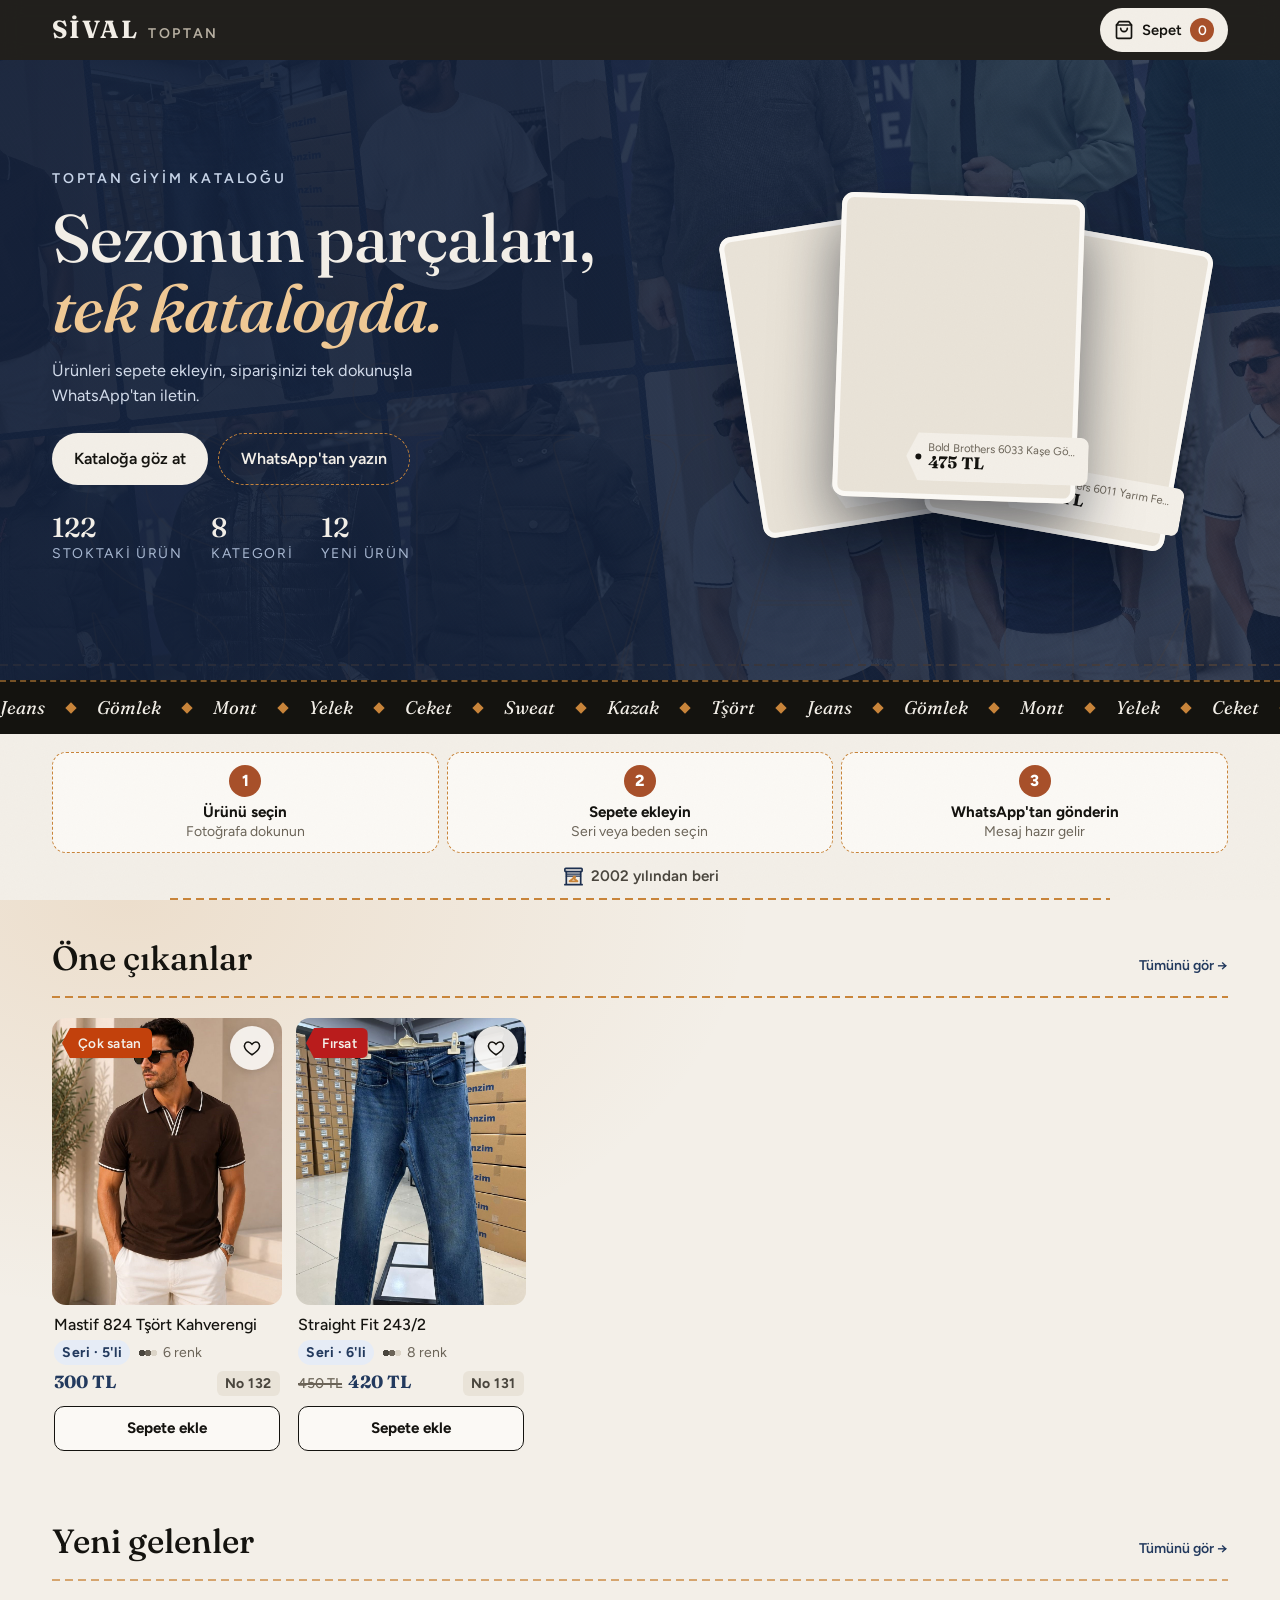
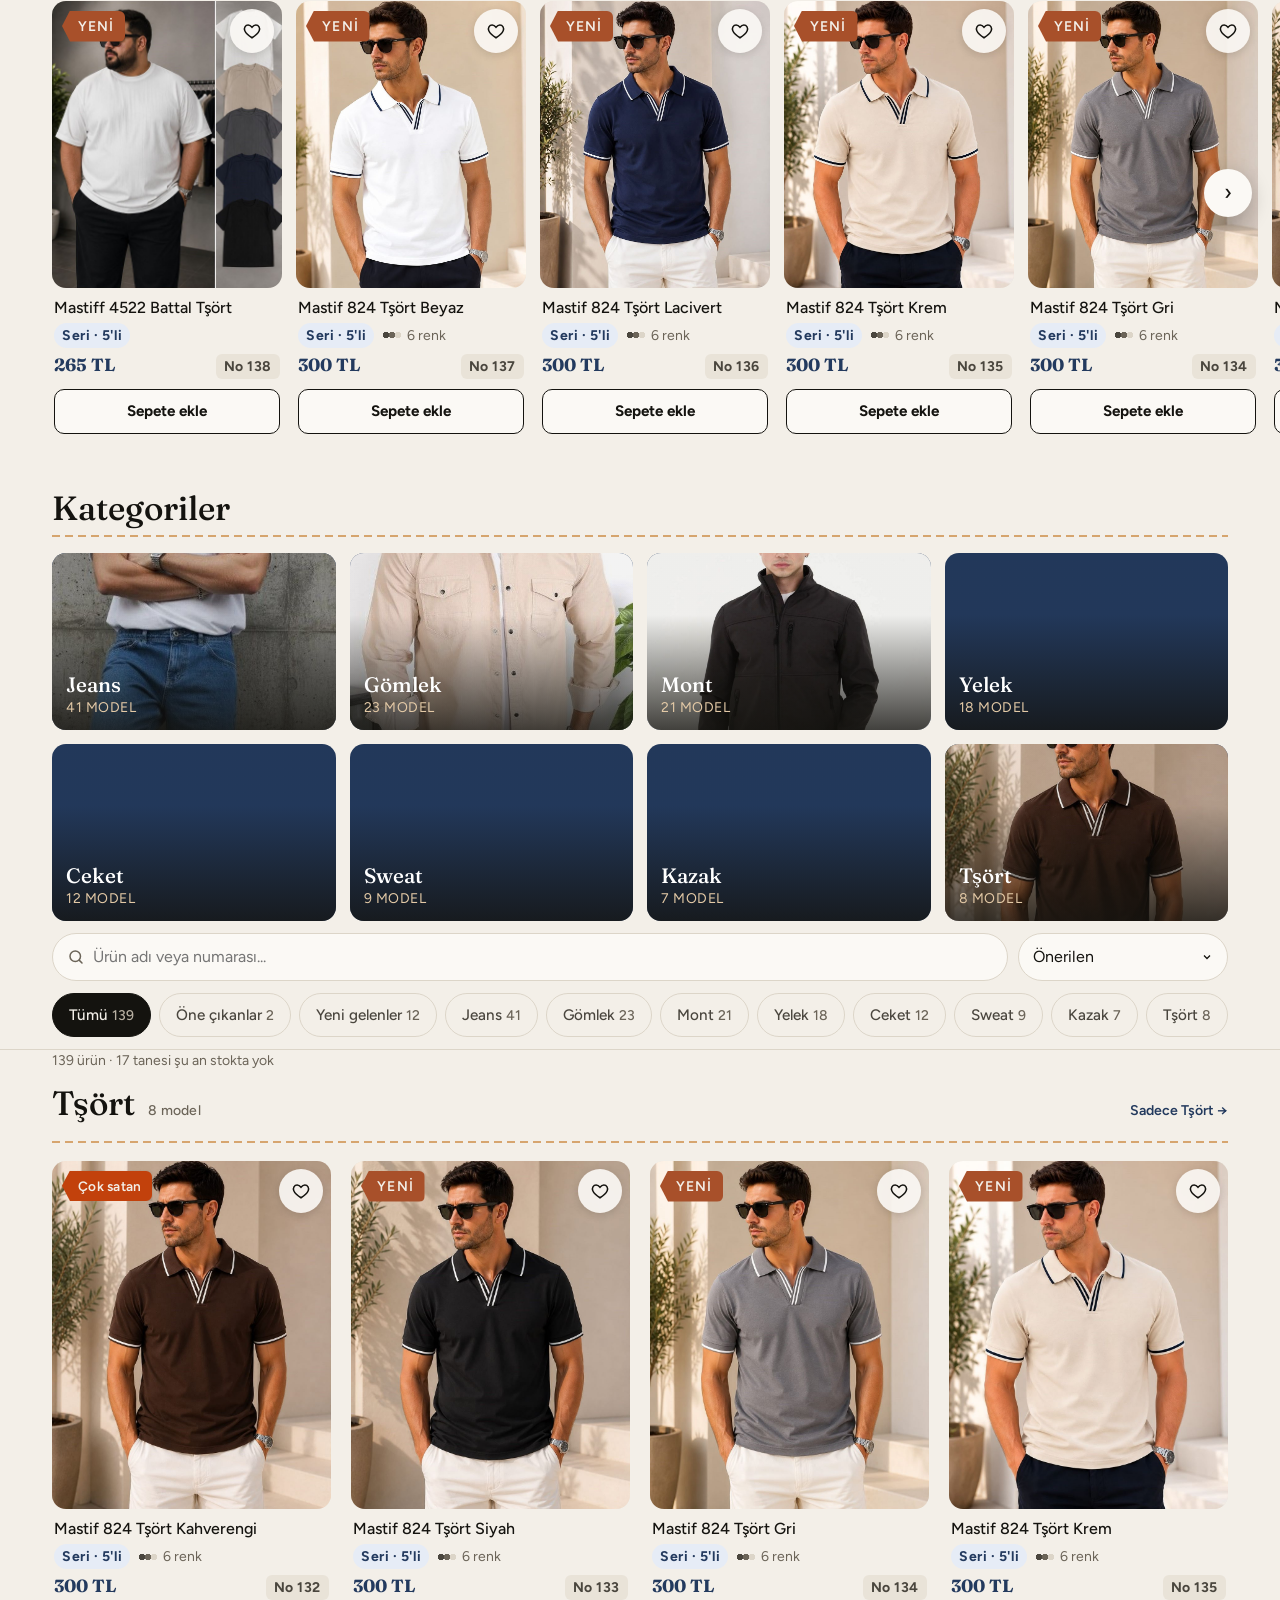
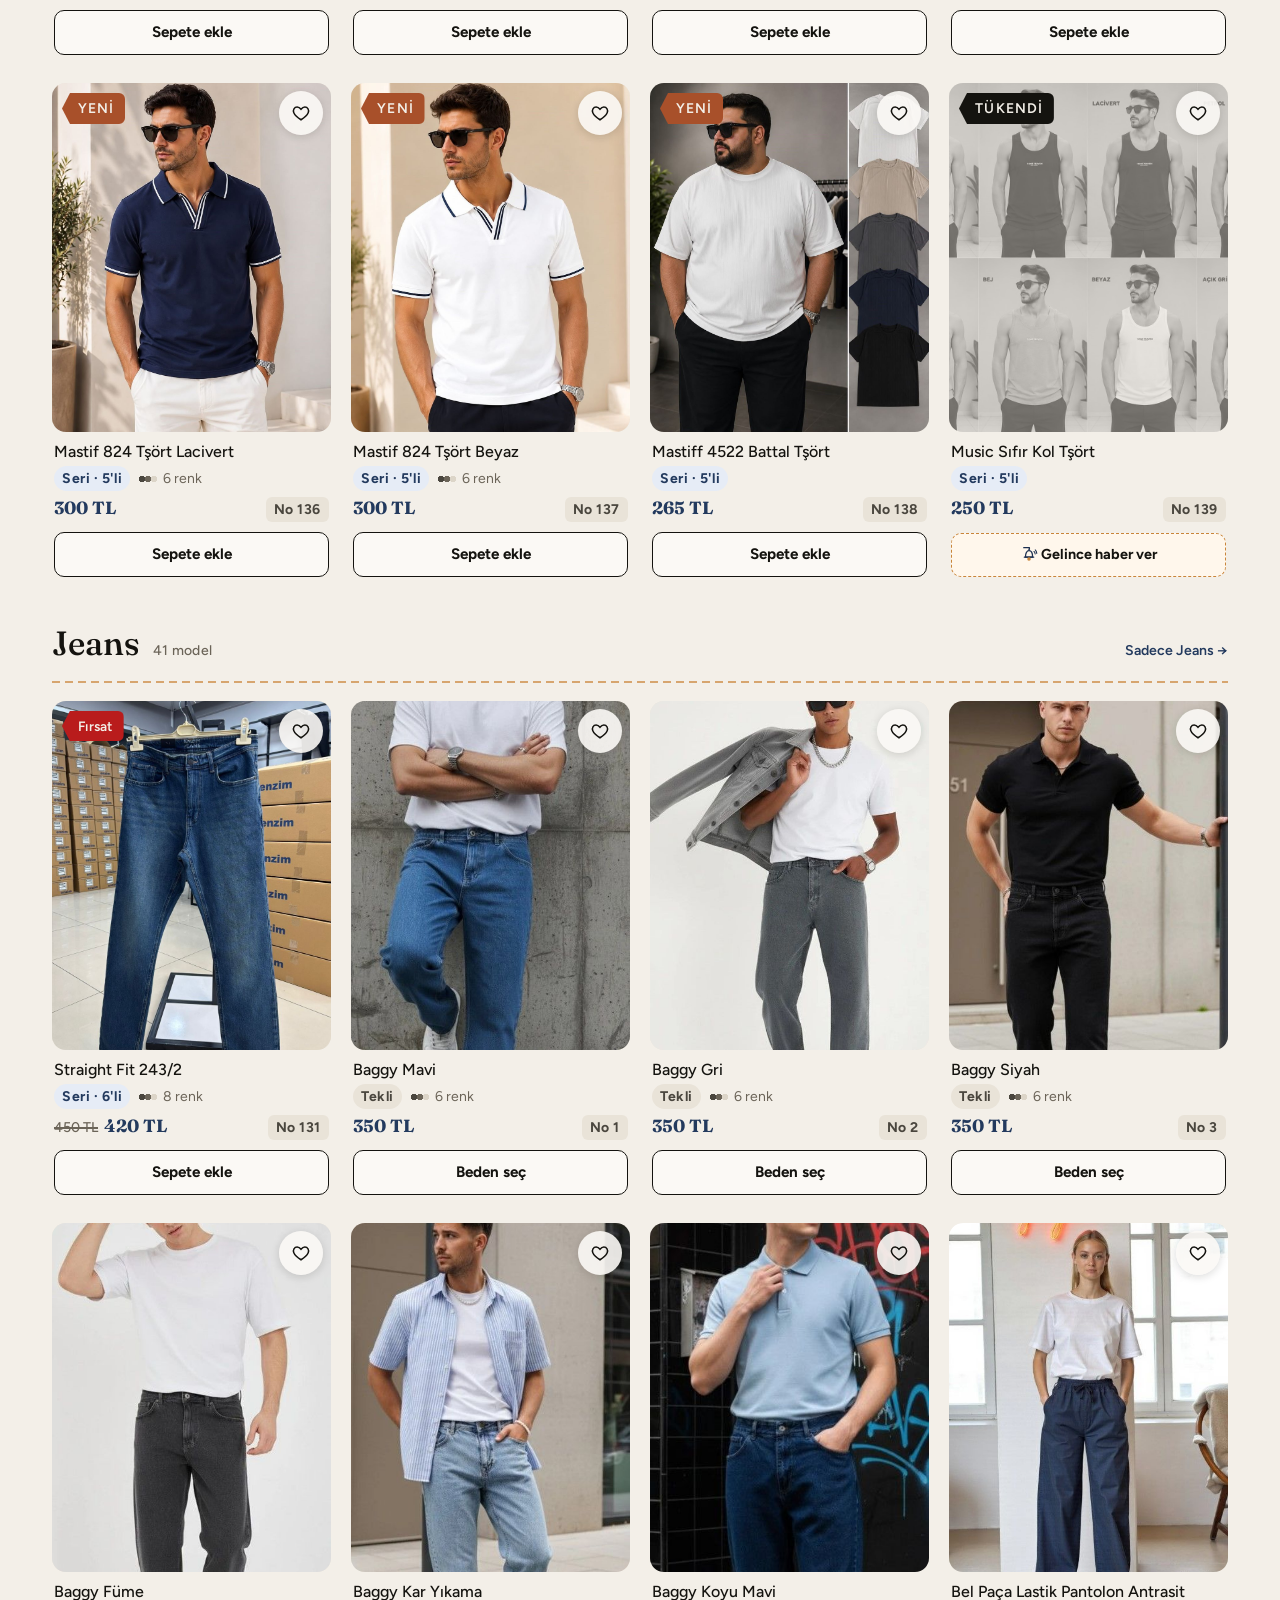
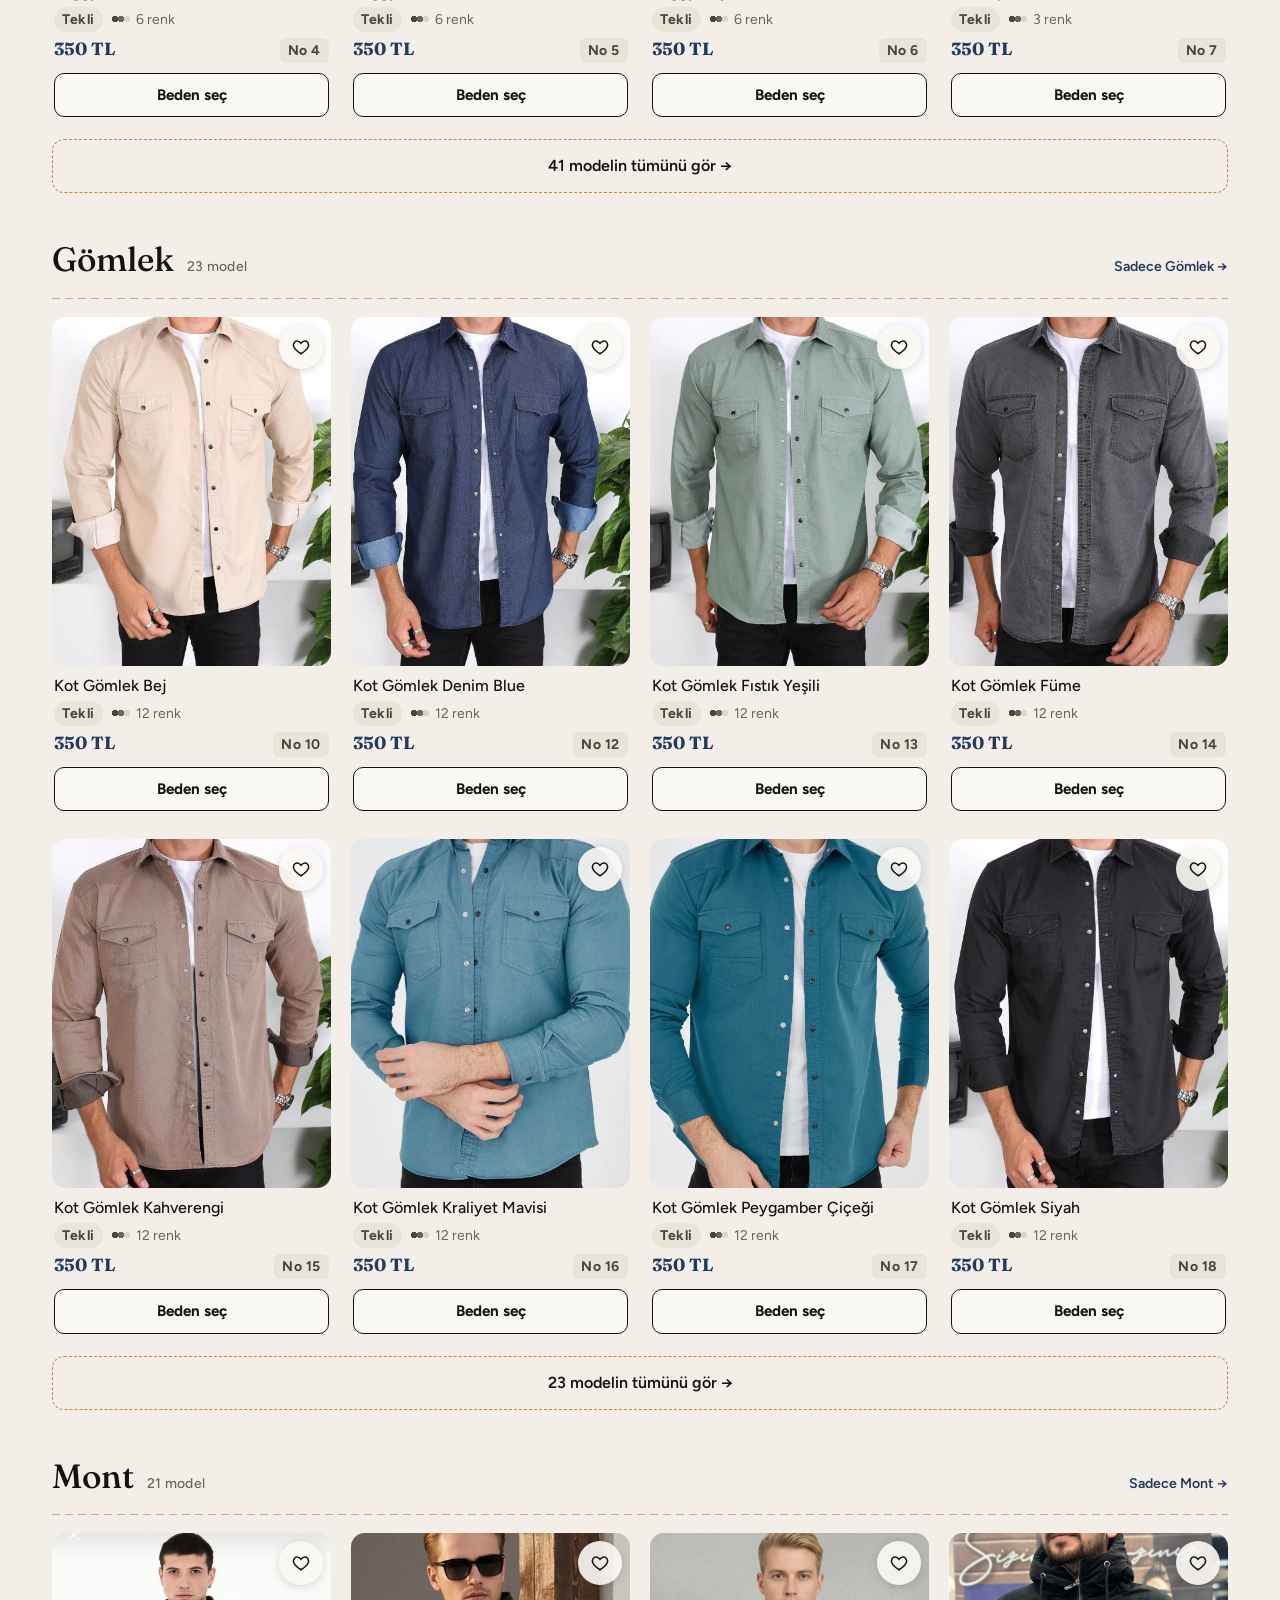
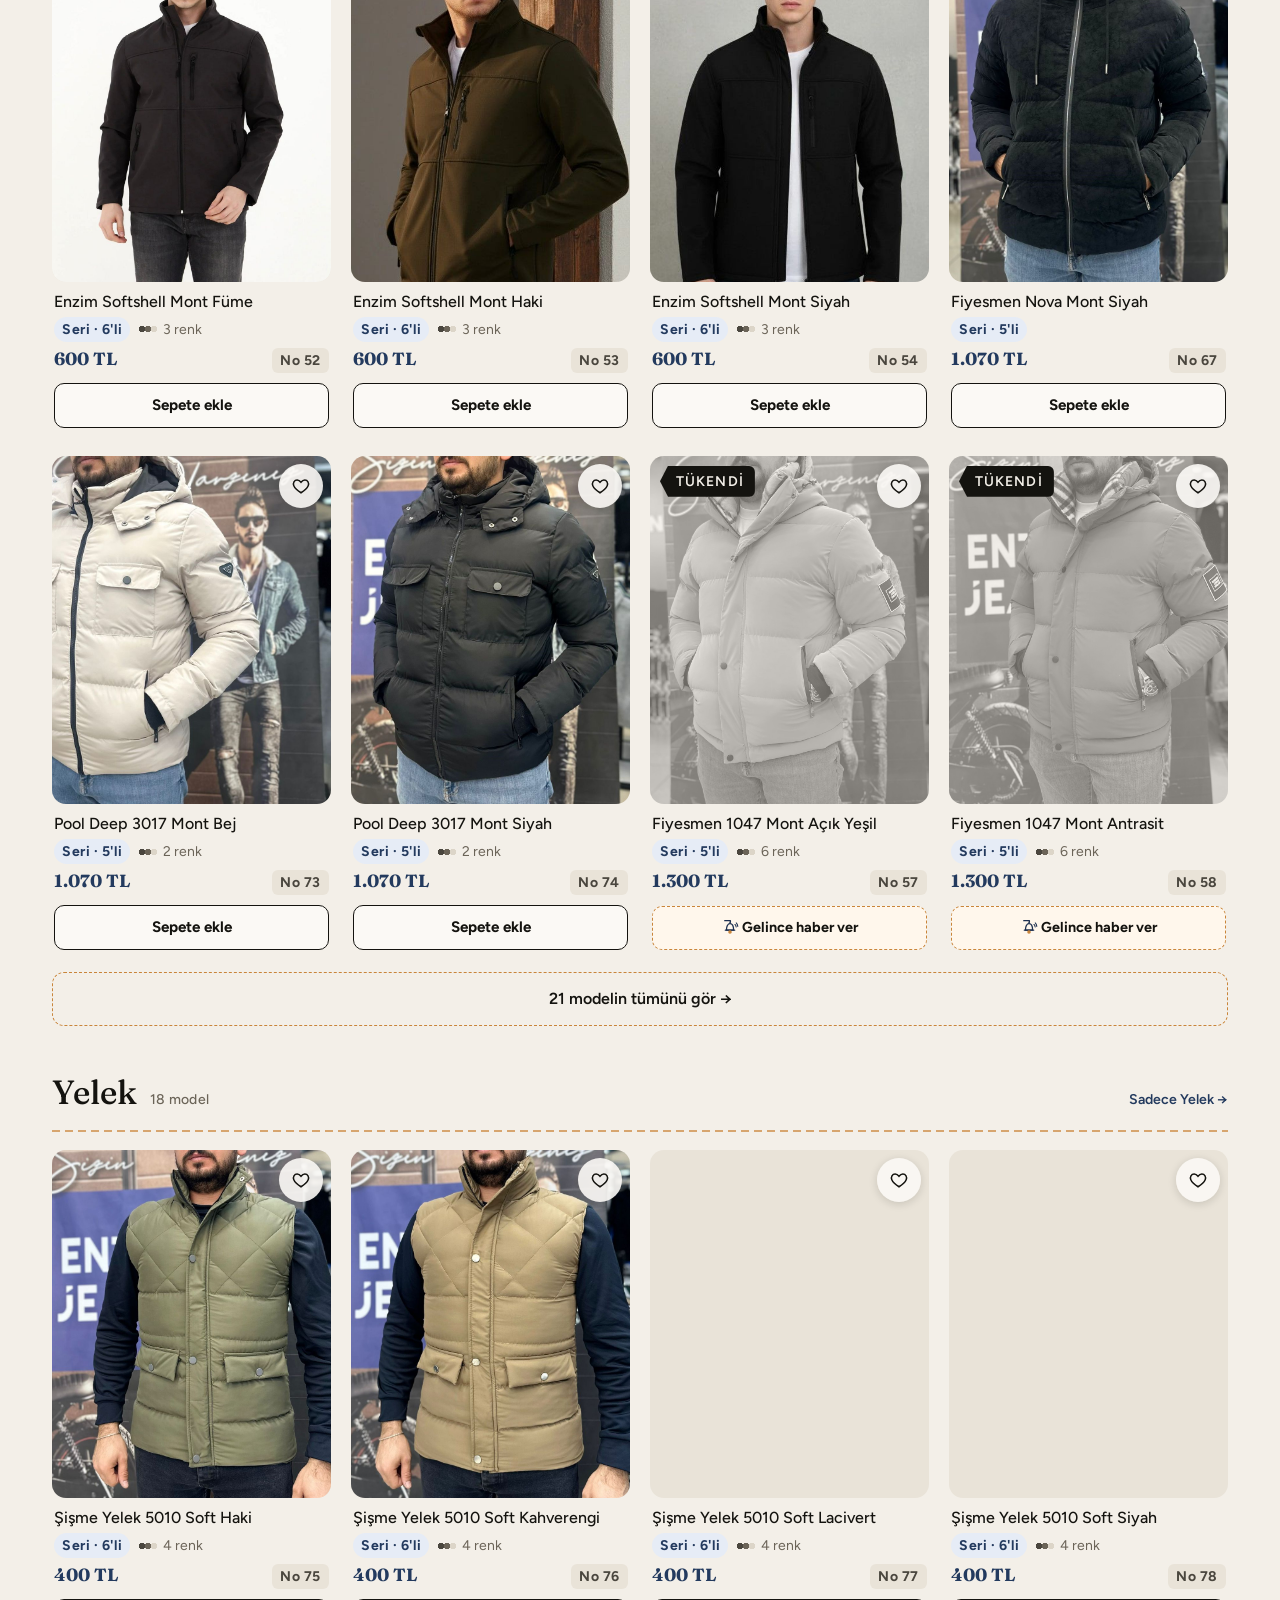
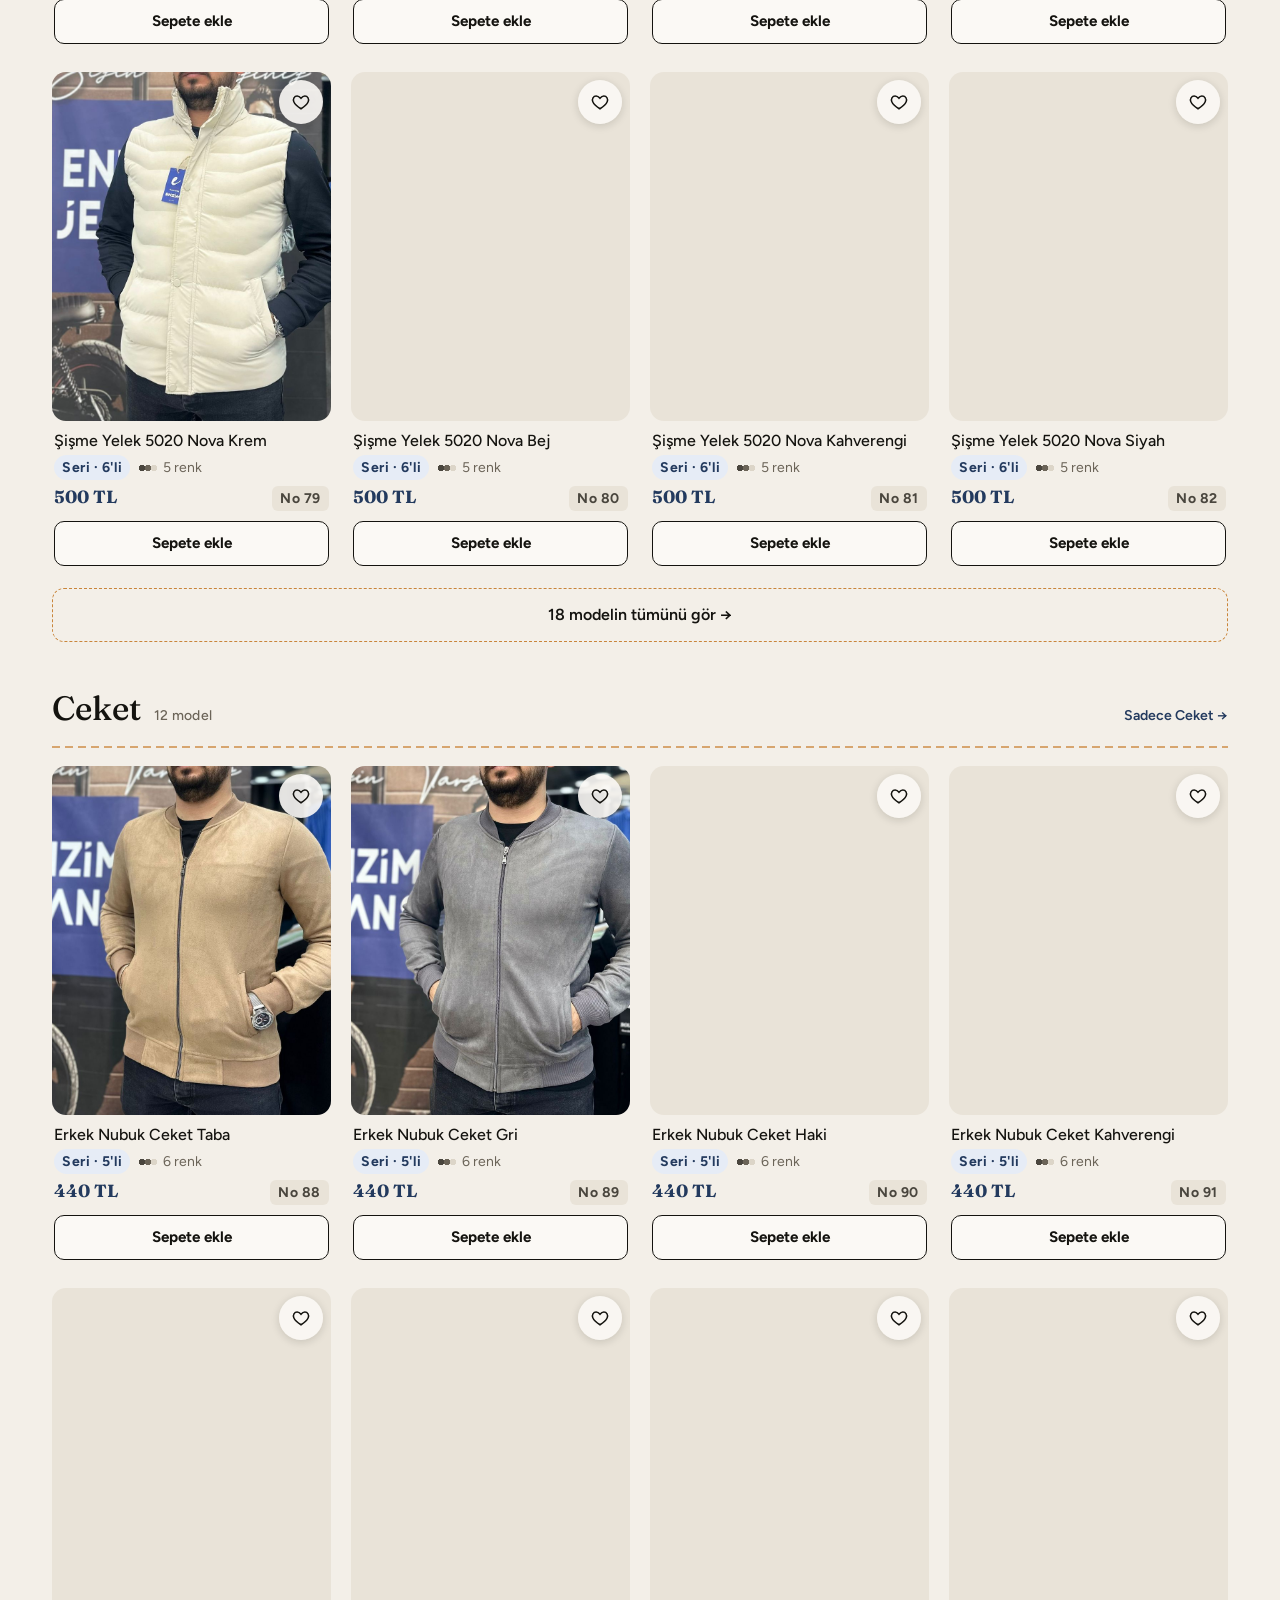
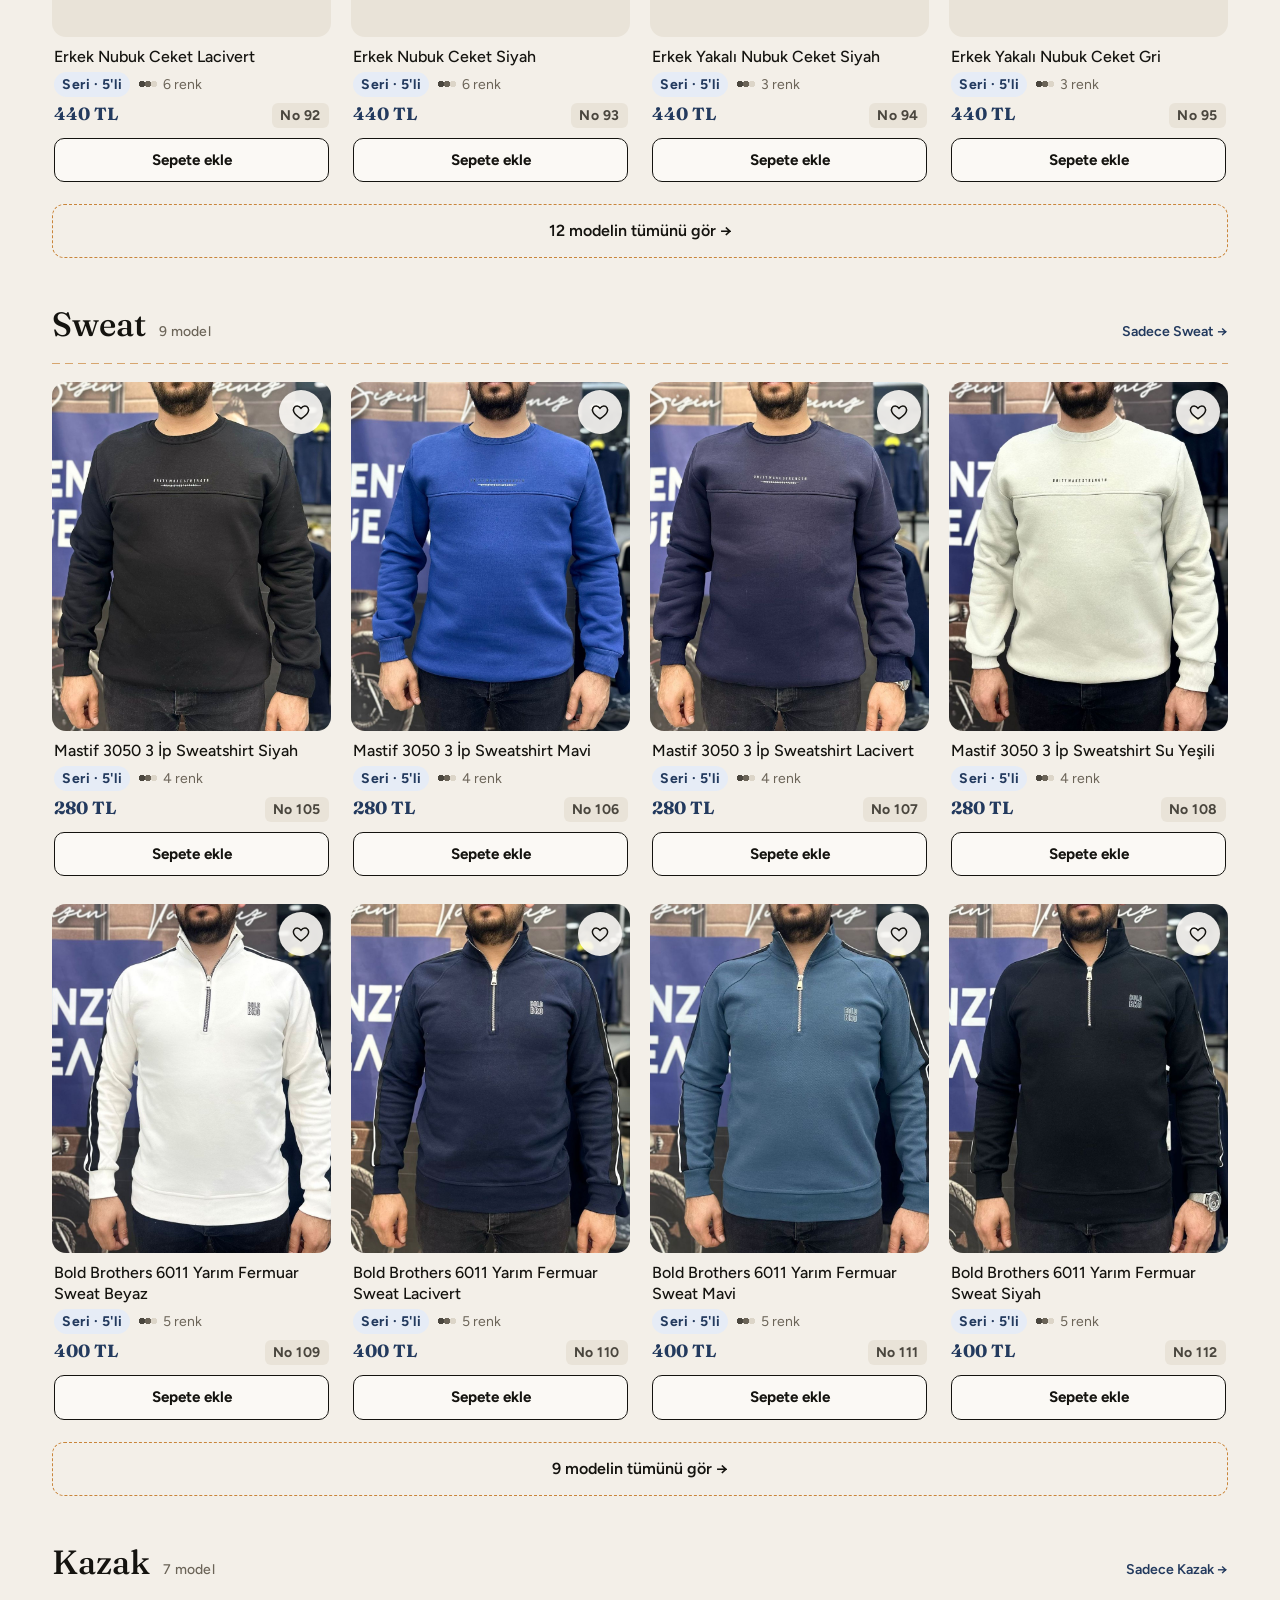
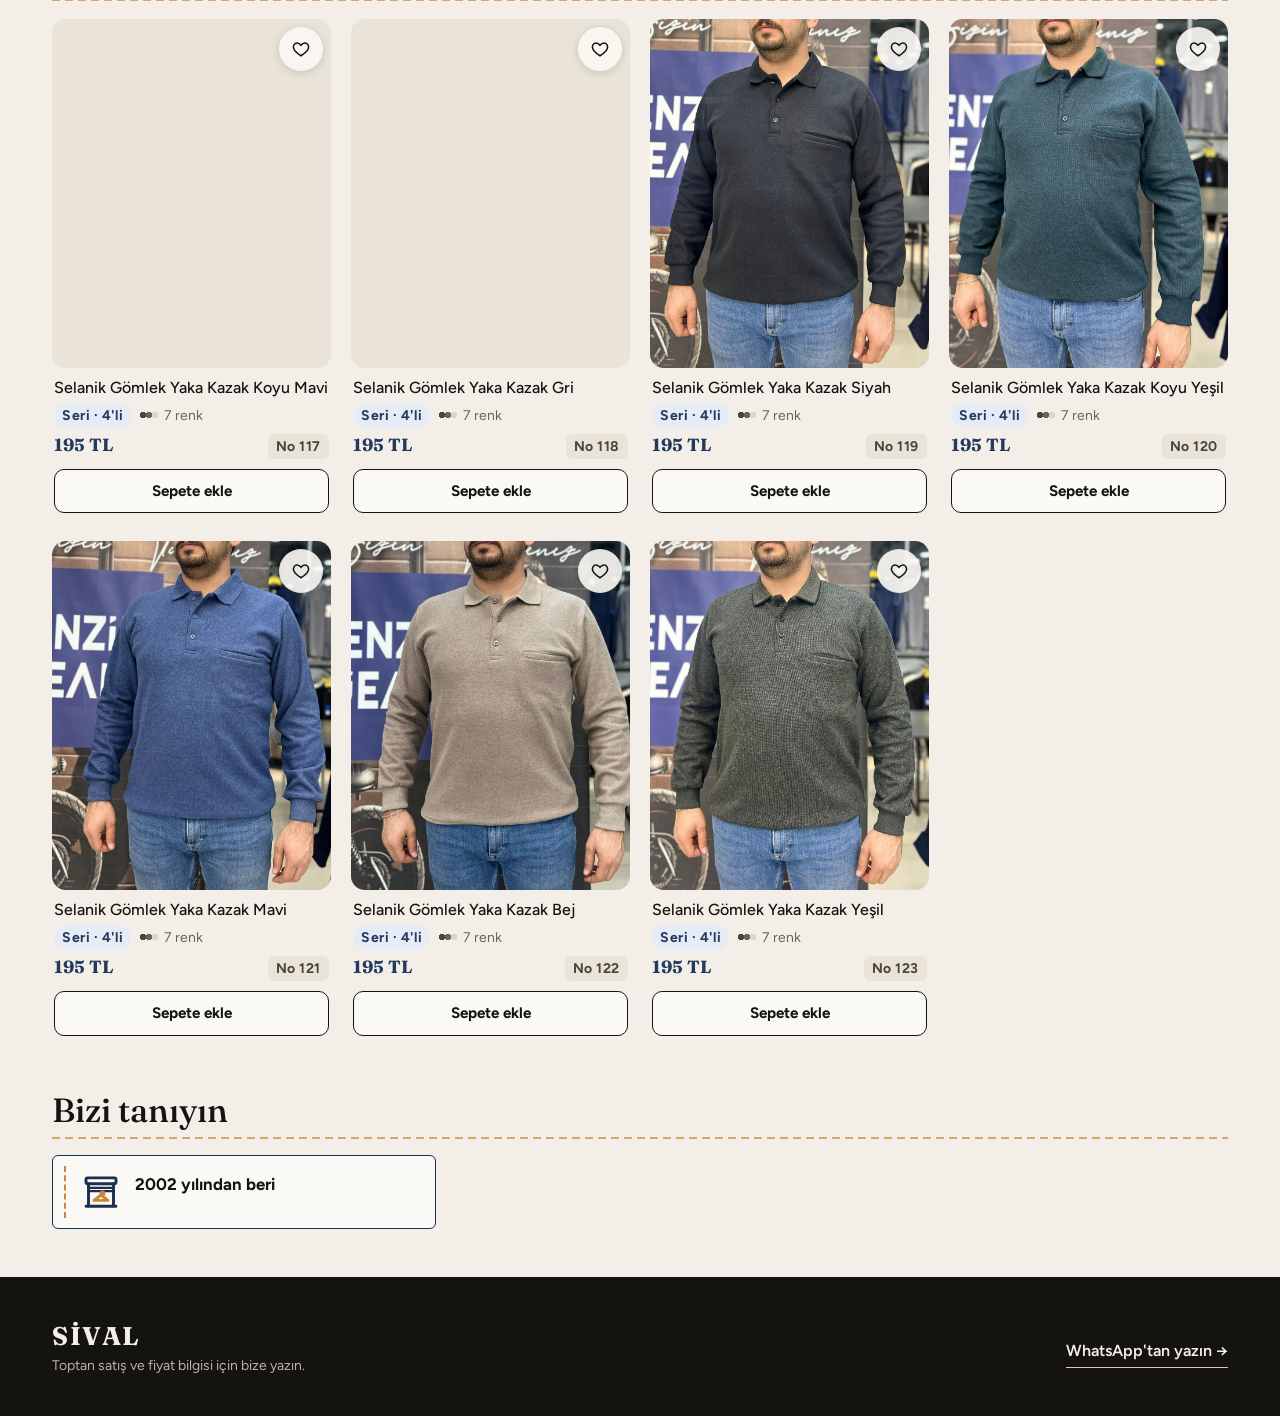
==== commit 08b688fa: "Simgeler: kot atölyesi damgaları (indigo + bakır), Bizi tanıyın kartları giysi iç etiketi görünümünd" ====
--- a/index.html
+++ b/index.html
@@ -47,7 +47,7 @@
     <div class="wrap back-in-wrap">
         <div class="back-in" id="backInBox" hidden>
             <div class="back-in-head">
-                <strong><i class="ic ic-bell" aria-hidden="true"></i> Beklediğiniz ürün geldi</strong>
+                <strong><i class="ic duo ic-bell" aria-hidden="true"></i> Beklediğiniz ürün geldi</strong>
                 <button class="reorder-close" id="backInClose" aria-label="Kapat">&times;</button>
             </div>
             <div class="back-in-list" id="backInList"></div>
--- a/style.css
+++ b/style.css
@@ -2369,7 +2369,17 @@
 }
 .trust-strip[hidden], .trust[hidden] { display: none; }
 .trust-strip span { display: inline-flex; align-items: center; gap: 6px; }
-.trust-strip .ic { color: var(--rust); }
+.trust-strip .ic { font-size: 1.15rem; }
+.trust-strip { position: relative; padding-bottom: 12px; }
+.trust-strip::after {
+    content: '';
+    position: absolute;
+    left: 10%;
+    right: 10%;
+    bottom: 0;
+    height: 2px;
+    background: var(--stitch);
+}
 
 .trust { padding: 8px 0 48px; }
 .trust-grid {
@@ -2381,15 +2391,24 @@
 @media (min-width: 1040px) { .trust-grid { grid-template-columns: repeat(3, 1fr); } }
 
 .trust-card {
+    position: relative;
     display: flex;
     gap: 14px;
     align-items: flex-start;
-    padding: 16px;
-    border-radius: var(--radius);
+    padding: 16px 16px 16px 28px;
+    border-radius: 6px;
     background: var(--card);
-    border: 1px solid var(--line);
-}
-.trust-icon { font-size: 1.6rem; line-height: 1; color: var(--rust); padding-top: 2px; }
+    border: 1.5px solid #1c2f4f;         /* giysi iç etiketi gibi */
+}
+.trust-card::before {
+    content: '';
+    position: absolute;
+    left: 11px;
+    top: 10px;
+    bottom: 10px;
+    border-left: 2px dashed var(--thread);
+}
+.trust-icon { font-size: 2rem; line-height: 1; }
 .trust-card b { font-size: 1.05rem; }
 .trust-card p { color: var(--ink-2); margin-top: 2px; white-space: pre-line; }
 .trust-link {
--- a/ikonlar.css
+++ b/ikonlar.css
@@ -1,35 +1,31 @@
-/* Sade çizgi simgeler: <i class="ic ic-store"></i>. Renk, bulunduğu yazının rengidir. */
-.ic { display: inline-block; width: 1.15em; height: 1.15em; vertical-align: -0.2em; background: currentColor; flex-shrink: 0;
-      -webkit-mask: var(--ic) center / contain no-repeat; mask: var(--ic) center / contain no-repeat; }
-.ic-store { --ic: url("data:image/svg+xml,%3Csvg%20xmlns%3D%22http%3A//www.w3.org/2000/svg%22%20viewBox%3D%220%200%2024%2024%22%20fill%3D%22none%22%20stroke%3D%22black%22%20stroke-width%3D%222%22%20stroke-linecap%3D%22round%22%20stroke-linejoin%3D%22round%22%3E%3Cpath%20d%3D%22M3%209h18l-1.6-5H4.6z%22/%3E%3Cpath%20d%3D%22M5%209v11h14V9%22/%3E%3Cpath%20d%3D%22M10%2020v-6h4v6%22/%3E%3C/svg%3E"); }
-.ic-pin { --ic: url("data:image/svg+xml,%3Csvg%20xmlns%3D%22http%3A//www.w3.org/2000/svg%22%20viewBox%3D%220%200%2024%2024%22%20fill%3D%22none%22%20stroke%3D%22black%22%20stroke-width%3D%222%22%20stroke-linecap%3D%22round%22%20stroke-linejoin%3D%22round%22%3E%3Cpath%20d%3D%22M12%2021s-7-6.2-7-11a7%207%200%200%201%2014%200c0%204.8-7%2011-7%2011z%22/%3E%3Ccircle%20cx%3D%2212%22%20cy%3D%2210%22%20r%3D%222.5%22/%3E%3C/svg%3E"); }
-.ic-clock { --ic: url("data:image/svg+xml,%3Csvg%20xmlns%3D%22http%3A//www.w3.org/2000/svg%22%20viewBox%3D%220%200%2024%2024%22%20fill%3D%22none%22%20stroke%3D%22black%22%20stroke-width%3D%222%22%20stroke-linecap%3D%22round%22%20stroke-linejoin%3D%22round%22%3E%3Ccircle%20cx%3D%2212%22%20cy%3D%2212%22%20r%3D%229%22/%3E%3Cpath%20d%3D%22M12%207v5l3%202%22/%3E%3C/svg%3E"); }
-.ic-truck { --ic: url("data:image/svg+xml,%3Csvg%20xmlns%3D%22http%3A//www.w3.org/2000/svg%22%20viewBox%3D%220%200%2024%2024%22%20fill%3D%22none%22%20stroke%3D%22black%22%20stroke-width%3D%222%22%20stroke-linecap%3D%22round%22%20stroke-linejoin%3D%22round%22%3E%3Cpath%20d%3D%22M2%206h12v10H2z%22/%3E%3Cpath%20d%3D%22M14%209h4l4%204v3h-8%22/%3E%3Ccircle%20cx%3D%226.5%22%20cy%3D%2218%22%20r%3D%222%22/%3E%3Ccircle%20cx%3D%2217.5%22%20cy%3D%2218%22%20r%3D%222%22/%3E%3C/svg%3E"); }
-.ic-card { --ic: url("data:image/svg+xml,%3Csvg%20xmlns%3D%22http%3A//www.w3.org/2000/svg%22%20viewBox%3D%220%200%2024%2024%22%20fill%3D%22none%22%20stroke%3D%22black%22%20stroke-width%3D%222%22%20stroke-linecap%3D%22round%22%20stroke-linejoin%3D%22round%22%3E%3Crect%20x%3D%223%22%20y%3D%225%22%20width%3D%2218%22%20height%3D%2214%22%20rx%3D%222%22/%3E%3Cpath%20d%3D%22M3%2010h18M7%2015h4%22/%3E%3C/svg%3E"); }
-.ic-refresh { --ic: url("data:image/svg+xml,%3Csvg%20xmlns%3D%22http%3A//www.w3.org/2000/svg%22%20viewBox%3D%220%200%2024%2024%22%20fill%3D%22none%22%20stroke%3D%22black%22%20stroke-width%3D%222%22%20stroke-linecap%3D%22round%22%20stroke-linejoin%3D%22round%22%3E%3Cpath%20d%3D%22M20%2011a8%208%200%200%200-14.9-3.9L3%209%22/%3E%3Cpath%20d%3D%22M3%204v5h5%22/%3E%3Cpath%20d%3D%22M4%2013a8%208%200%200%200%2014.9%203.9L21%2015%22/%3E%3Cpath%20d%3D%22M21%2020v-5h-5%22/%3E%3C/svg%3E"); }
-.ic-phone { --ic: url("data:image/svg+xml,%3Csvg%20xmlns%3D%22http%3A//www.w3.org/2000/svg%22%20viewBox%3D%220%200%2024%2024%22%20fill%3D%22none%22%20stroke%3D%22black%22%20stroke-width%3D%222%22%20stroke-linecap%3D%22round%22%20stroke-linejoin%3D%22round%22%3E%3Cpath%20d%3D%22M5%203h4l2%205-2.5%201.5a11%2011%200%200%200%206%206L16%2013l5%202v4a2%202%200%200%201-2%202A17%2017%200%200%201%203%205a2%202%200%200%201%202-2z%22/%3E%3C/svg%3E"); }
-.ic-instagram { --ic: url("data:image/svg+xml,%3Csvg%20xmlns%3D%22http%3A//www.w3.org/2000/svg%22%20viewBox%3D%220%200%2024%2024%22%20fill%3D%22none%22%20stroke%3D%22black%22%20stroke-width%3D%222%22%20stroke-linecap%3D%22round%22%20stroke-linejoin%3D%22round%22%3E%3Crect%20x%3D%223%22%20y%3D%223%22%20width%3D%2218%22%20height%3D%2218%22%20rx%3D%225%22/%3E%3Ccircle%20cx%3D%2212%22%20cy%3D%2212%22%20r%3D%224%22/%3E%3Ccircle%20cx%3D%2217.5%22%20cy%3D%226.5%22%20r%3D%220.6%22/%3E%3C/svg%3E"); }
-.ic-bell { --ic: url("data:image/svg+xml,%3Csvg%20xmlns%3D%22http%3A//www.w3.org/2000/svg%22%20viewBox%3D%220%200%2024%2024%22%20fill%3D%22none%22%20stroke%3D%22black%22%20stroke-width%3D%222%22%20stroke-linecap%3D%22round%22%20stroke-linejoin%3D%22round%22%3E%3Cpath%20d%3D%22M6%209a6%206%200%200%201%2012%200c0%206.5%203%208.5%203%208.5H3S6%2015.5%206%209%22/%3E%3Cpath%20d%3D%22M10%2021a2%202%200%200%200%204%200%22/%3E%3C/svg%3E"); }
-.ic-file { --ic: url("data:image/svg+xml,%3Csvg%20xmlns%3D%22http%3A//www.w3.org/2000/svg%22%20viewBox%3D%220%200%2024%2024%22%20fill%3D%22none%22%20stroke%3D%22black%22%20stroke-width%3D%222%22%20stroke-linecap%3D%22round%22%20stroke-linejoin%3D%22round%22%3E%3Cpath%20d%3D%22M14%203H6a2%202%200%200%200-2%202v14a2%202%200%200%200%202%202h12a2%202%200%200%200%202-2V9z%22/%3E%3Cpath%20d%3D%22M14%203v6h6M8%2013h8M8%2017h6%22/%3E%3C/svg%3E"); }
-.ic-image { --ic: url("data:image/svg+xml,%3Csvg%20xmlns%3D%22http%3A//www.w3.org/2000/svg%22%20viewBox%3D%220%200%2024%2024%22%20fill%3D%22none%22%20stroke%3D%22black%22%20stroke-width%3D%222%22%20stroke-linecap%3D%22round%22%20stroke-linejoin%3D%22round%22%3E%3Crect%20x%3D%223%22%20y%3D%223%22%20width%3D%2218%22%20height%3D%2218%22%20rx%3D%222%22/%3E%3Ccircle%20cx%3D%228.5%22%20cy%3D%228.5%22%20r%3D%221.6%22/%3E%3Cpath%20d%3D%22M21%2015l-5-5L5%2021%22/%3E%3C/svg%3E"); }
-.ic-play { --ic: url("data:image/svg+xml,%3Csvg%20xmlns%3D%22http%3A//www.w3.org/2000/svg%22%20viewBox%3D%220%200%2024%2024%22%20fill%3D%22black%22%20stroke%3D%22black%22%20stroke-width%3D%222%22%20stroke-linecap%3D%22round%22%20stroke-linejoin%3D%22round%22%3E%3Cpath%20d%3D%22M7%204.5v15l12-7.5z%22/%3E%3C/svg%3E"); }
-.ic-check { --ic: url("data:image/svg+xml,%3Csvg%20xmlns%3D%22http%3A//www.w3.org/2000/svg%22%20viewBox%3D%220%200%2024%2024%22%20fill%3D%22none%22%20stroke%3D%22black%22%20stroke-width%3D%222%22%20stroke-linecap%3D%22round%22%20stroke-linejoin%3D%22round%22%3E%3Cpath%20d%3D%22M4.5%2012.5l5%205L19.5%207%22/%3E%3C/svg%3E"); }
-.ic-heart { --ic: url("data:image/svg+xml,%3Csvg%20xmlns%3D%22http%3A//www.w3.org/2000/svg%22%20viewBox%3D%220%200%2024%2024%22%20fill%3D%22none%22%20stroke%3D%22black%22%20stroke-width%3D%222%22%20stroke-linecap%3D%22round%22%20stroke-linejoin%3D%22round%22%3E%3Cpath%20d%3D%22M12%2020s-7.5-4.6-9.6-9.4C.9%207%203%203.5%206.9%203.5c2.2%200%203.7%201.2%205.1%203%201.4-1.8%202.9-3%205.1-3C21%203.5%2023.1%207%2021.6%2010.6%2019.5%2015.4%2012%2020%2012%2020z%22/%3E%3C/svg%3E"); }
-.ic-megaphone { --ic: url("data:image/svg+xml,%3Csvg%20xmlns%3D%22http%3A//www.w3.org/2000/svg%22%20viewBox%3D%220%200%2024%2024%22%20fill%3D%22none%22%20stroke%3D%22black%22%20stroke-width%3D%222%22%20stroke-linecap%3D%22round%22%20stroke-linejoin%3D%22round%22%3E%3Cpath%20d%3D%22M3%2010v4l12%205V5z%22/%3E%3Cpath%20d%3D%22M15%209a3%203%200%200%201%200%206%22/%3E%3Cpath%20d%3D%22M6%2015l1.5%205h3L9%2015.5%22/%3E%3C/svg%3E"); }
-.ic-users { --ic: url("data:image/svg+xml,%3Csvg%20xmlns%3D%22http%3A//www.w3.org/2000/svg%22%20viewBox%3D%220%200%2024%2024%22%20fill%3D%22none%22%20stroke%3D%22black%22%20stroke-width%3D%222%22%20stroke-linecap%3D%22round%22%20stroke-linejoin%3D%22round%22%3E%3Ccircle%20cx%3D%229%22%20cy%3D%228%22%20r%3D%223.5%22/%3E%3Cpath%20d%3D%22M2%2020c0-3.6%203.1-6%207-6s7%202.4%207%206%22/%3E%3Cpath%20d%3D%22M16%204.3a3.5%203.5%200%200%201%200%207.4%22/%3E%3Cpath%20d%3D%22M22%2020c0-3-1.8-5.2-4.6-5.8%22/%3E%3C/svg%3E"); }
-.ic-target { --ic: url("data:image/svg+xml,%3Csvg%20xmlns%3D%22http%3A//www.w3.org/2000/svg%22%20viewBox%3D%220%200%2024%2024%22%20fill%3D%22none%22%20stroke%3D%22black%22%20stroke-width%3D%222%22%20stroke-linecap%3D%22round%22%20stroke-linejoin%3D%22round%22%3E%3Ccircle%20cx%3D%2212%22%20cy%3D%2212%22%20r%3D%229%22/%3E%3Ccircle%20cx%3D%2212%22%20cy%3D%2212%22%20r%3D%225%22/%3E%3Ccircle%20cx%3D%2212%22%20cy%3D%2212%22%20r%3D%221%22/%3E%3C/svg%3E"); }
-.ic-video { --ic: url("data:image/svg+xml,%3Csvg%20xmlns%3D%22http%3A//www.w3.org/2000/svg%22%20viewBox%3D%220%200%2024%2024%22%20fill%3D%22none%22%20stroke%3D%22black%22%20stroke-width%3D%222%22%20stroke-linecap%3D%22round%22%20stroke-linejoin%3D%22round%22%3E%3Crect%20x%3D%222%22%20y%3D%226%22%20width%3D%2214%22%20height%3D%2212%22%20rx%3D%222%22/%3E%3Cpath%20d%3D%22M16%2010.5l6-3.5v10l-6-3.5z%22/%3E%3C/svg%3E"); }
-.ic-share { --ic: url("data:image/svg+xml,%3Csvg%20xmlns%3D%22http%3A//www.w3.org/2000/svg%22%20viewBox%3D%220%200%2024%2024%22%20fill%3D%22none%22%20stroke%3D%22black%22%20stroke-width%3D%222%22%20stroke-linecap%3D%22round%22%20stroke-linejoin%3D%22round%22%3E%3Cpath%20d%3D%22M12%203v12M7%208l5-5%205%205%22/%3E%3Cpath%20d%3D%22M5%2013v6a2%202%200%200%200%202%202h10a2%202%200%200%200%202-2v-6%22/%3E%3C/svg%3E"); }
-.ic-download { --ic: url("data:image/svg+xml,%3Csvg%20xmlns%3D%22http%3A//www.w3.org/2000/svg%22%20viewBox%3D%220%200%2024%2024%22%20fill%3D%22none%22%20stroke%3D%22black%22%20stroke-width%3D%222%22%20stroke-linecap%3D%22round%22%20stroke-linejoin%3D%22round%22%3E%3Cpath%20d%3D%22M12%203v12M7%2010l5%205%205-5%22/%3E%3Cpath%20d%3D%22M5%2019h14%22/%3E%3C/svg%3E"); }
-.ic-globe { --ic: url("data:image/svg+xml,%3Csvg%20xmlns%3D%22http%3A//www.w3.org/2000/svg%22%20viewBox%3D%220%200%2024%2024%22%20fill%3D%22none%22%20stroke%3D%22black%22%20stroke-width%3D%222%22%20stroke-linecap%3D%22round%22%20stroke-linejoin%3D%22round%22%3E%3Ccircle%20cx%3D%2212%22%20cy%3D%2212%22%20r%3D%229%22/%3E%3Cpath%20d%3D%22M3%2012h18M12%203a14%2014%200%200%201%200%2018M12%203a14%2014%200%200%200%200%2018%22/%3E%3C/svg%3E"); }
-.ic-mobile { --ic: url("data:image/svg+xml,%3Csvg%20xmlns%3D%22http%3A//www.w3.org/2000/svg%22%20viewBox%3D%220%200%2024%2024%22%20fill%3D%22none%22%20stroke%3D%22black%22%20stroke-width%3D%222%22%20stroke-linecap%3D%22round%22%20stroke-linejoin%3D%22round%22%3E%3Crect%20x%3D%226.5%22%20y%3D%222%22%20width%3D%2211%22%20height%3D%2220%22%20rx%3D%222.5%22/%3E%3Cpath%20d%3D%22M11%2018h2%22/%3E%3C/svg%3E"); }
-.ic-lock { --ic: url("data:image/svg+xml,%3Csvg%20xmlns%3D%22http%3A//www.w3.org/2000/svg%22%20viewBox%3D%220%200%2024%2024%22%20fill%3D%22none%22%20stroke%3D%22black%22%20stroke-width%3D%222%22%20stroke-linecap%3D%22round%22%20stroke-linejoin%3D%22round%22%3E%3Crect%20x%3D%225%22%20y%3D%2211%22%20width%3D%2214%22%20height%3D%2210%22%20rx%3D%222%22/%3E%3Cpath%20d%3D%22M8%2011V7a4%204%200%200%201%208%200v4%22/%3E%3C/svg%3E"); }
-.ic-pen { --ic: url("data:image/svg+xml,%3Csvg%20xmlns%3D%22http%3A//www.w3.org/2000/svg%22%20viewBox%3D%220%200%2024%2024%22%20fill%3D%22none%22%20stroke%3D%22black%22%20stroke-width%3D%222%22%20stroke-linecap%3D%22round%22%20stroke-linejoin%3D%22round%22%3E%3Cpath%20d%3D%22M4%2020h4L19.5%208.5a2.1%202.1%200%200%200-3-3L5%2017z%22/%3E%3C/svg%3E"); }
-.ic-list { --ic: url("data:image/svg+xml,%3Csvg%20xmlns%3D%22http%3A//www.w3.org/2000/svg%22%20viewBox%3D%220%200%2024%2024%22%20fill%3D%22none%22%20stroke%3D%22black%22%20stroke-width%3D%222%22%20stroke-linecap%3D%22round%22%20stroke-linejoin%3D%22round%22%3E%3Cpath%20d%3D%22M9%206h11M9%2012h11M9%2018h11%22/%3E%3Ccircle%20cx%3D%224.5%22%20cy%3D%226%22%20r%3D%221%22/%3E%3Ccircle%20cx%3D%224.5%22%20cy%3D%2212%22%20r%3D%221%22/%3E%3Ccircle%20cx%3D%224.5%22%20cy%3D%2218%22%20r%3D%221%22/%3E%3C/svg%3E"); }
-.ic-message { --ic: url("data:image/svg+xml,%3Csvg%20xmlns%3D%22http%3A//www.w3.org/2000/svg%22%20viewBox%3D%220%200%2024%2024%22%20fill%3D%22none%22%20stroke%3D%22black%22%20stroke-width%3D%222%22%20stroke-linecap%3D%22round%22%20stroke-linejoin%3D%22round%22%3E%3Cpath%20d%3D%22M4%205h16v11H9l-5%204z%22/%3E%3C/svg%3E"); }
-.ic-laptop { --ic: url("data:image/svg+xml,%3Csvg%20xmlns%3D%22http%3A//www.w3.org/2000/svg%22%20viewBox%3D%220%200%2024%2024%22%20fill%3D%22none%22%20stroke%3D%22black%22%20stroke-width%3D%222%22%20stroke-linecap%3D%22round%22%20stroke-linejoin%3D%22round%22%3E%3Crect%20x%3D%224%22%20y%3D%225%22%20width%3D%2216%22%20height%3D%2211%22%20rx%3D%221.5%22/%3E%3Cpath%20d%3D%22M2%2019h20%22/%3E%3C/svg%3E"); }
-.ic-alert { --ic: url("data:image/svg+xml,%3Csvg%20xmlns%3D%22http%3A//www.w3.org/2000/svg%22%20viewBox%3D%220%200%2024%2024%22%20fill%3D%22none%22%20stroke%3D%22black%22%20stroke-width%3D%222%22%20stroke-linecap%3D%22round%22%20stroke-linejoin%3D%22round%22%3E%3Cpath%20d%3D%22M12%203l10%2018H2z%22/%3E%3Cpath%20d%3D%22M12%2010v5M12%2018h.01%22/%3E%3C/svg%3E"); }
-.ic-tag { --ic: url("data:image/svg+xml,%3Csvg%20xmlns%3D%22http%3A//www.w3.org/2000/svg%22%20viewBox%3D%220%200%2024%2024%22%20fill%3D%22none%22%20stroke%3D%22black%22%20stroke-width%3D%222%22%20stroke-linecap%3D%22round%22%20stroke-linejoin%3D%22round%22%3E%3Cpath%20d%3D%22M3%2012V3h9l9%209-9%209z%22/%3E%3Ccircle%20cx%3D%227.5%22%20cy%3D%227.5%22%20r%3D%221.5%22/%3E%3C/svg%3E"); }
-.ic-star { --ic: url("data:image/svg+xml,%3Csvg%20xmlns%3D%22http%3A//www.w3.org/2000/svg%22%20viewBox%3D%220%200%2024%2024%22%20fill%3D%22none%22%20stroke%3D%22black%22%20stroke-width%3D%222%22%20stroke-linecap%3D%22round%22%20stroke-linejoin%3D%22round%22%3E%3Cpath%20d%3D%22M12%203l2.8%205.8%206.2.9-4.5%204.4%201.1%206.2L12%2017.4l-5.6%202.9%201.1-6.2L3%209.7l6.2-.9z%22/%3E%3C/svg%3E"); }
-.ic-search { --ic: url("data:image/svg+xml,%3Csvg%20xmlns%3D%22http%3A//www.w3.org/2000/svg%22%20viewBox%3D%220%200%2024%2024%22%20fill%3D%22none%22%20stroke%3D%22black%22%20stroke-width%3D%222%22%20stroke-linecap%3D%22round%22%20stroke-linejoin%3D%22round%22%3E%3Ccircle%20cx%3D%2211%22%20cy%3D%2211%22%20r%3D%227%22/%3E%3Cpath%20d%3D%22M20%2020l-3.5-3.5%22/%3E%3C/svg%3E"); }
-.ic-sparkle { --ic: url("data:image/svg+xml,%3Csvg%20xmlns%3D%22http%3A//www.w3.org/2000/svg%22%20viewBox%3D%220%200%2024%2024%22%20fill%3D%22none%22%20stroke%3D%22black%22%20stroke-width%3D%222%22%20stroke-linecap%3D%22round%22%20stroke-linejoin%3D%22round%22%3E%3Cpath%20d%3D%22M12%203v4M12%2017v4M3%2012h4M17%2012h4M6%206l2.5%202.5M15.5%2015.5L18%2018M6%2018l2.5-2.5M15.5%208.5L18%206%22/%3E%3C/svg%3E"); }
+/* SİVAL simgeleri: kot atölyesi damgaları (indigo çizgi + bakır ayrıntı).
+   <i class="ic ic-store"></i>      tek renk, yazının renginde (koyu zemin)
+   <i class="ic duo ic-store"></i>  indigo + bakır (açık zemin) */
+.ic { display: inline-block; width: 1.25em; height: 1.25em; vertical-align: -0.25em; flex-shrink: 0;
+      background: currentColor; -webkit-mask: var(--ic) center / contain no-repeat; mask: var(--ic) center / contain no-repeat; }
+.ic.duo { background: var(--ic2) center / contain no-repeat; -webkit-mask: none; mask: none; }
+.ic-store { --ic: url("data:image/svg+xml,%3Csvg%20xmlns%3D%22http%3A//www.w3.org/2000/svg%22%20viewBox%3D%220%200%2024%2024%22%20fill%3D%22none%22%20stroke-width%3D%221.75%22%20stroke-linecap%3D%22round%22%20stroke-linejoin%3D%22round%22%3E%3Cg%20stroke%3D%22black%22%3E%3Crect%20x%3D%223%22%20y%3D%223.5%22%20width%3D%2218%22%20height%3D%223.5%22%20rx%3D%221%22/%3E%3C/g%3E%3Cg%20stroke%3D%22black%22%3E%3Cpath%20d%3D%22M4.5%207v13.5M19.5%207v13.5M3%2020.5h18%22/%3E%3C/g%3E%3Cg%20stroke%3D%22black%22%3E%3Cpath%20d%3D%22M4.5%209.5h15M4.5%2011.5h15%22%20stroke-width%3D%221.3%22/%3E%3C/g%3E%3Cg%20stroke%3D%22black%22%3E%3Cpath%20d%3D%22M12%2013.2v-.4a.9.9%200%201%201%20.9.9%22/%3E%3Cpath%20d%3D%22M12%2013.8l-4.2%203.2h8.4z%22/%3E%3C/g%3E%3C/svg%3E"); --ic2: url("data:image/svg+xml,%3Csvg%20xmlns%3D%22http%3A//www.w3.org/2000/svg%22%20viewBox%3D%220%200%2024%2024%22%20fill%3D%22none%22%20stroke-width%3D%221.75%22%20stroke-linecap%3D%22round%22%20stroke-linejoin%3D%22round%22%3E%3Cg%20stroke%3D%22%231c2f4f%22%3E%3Crect%20x%3D%223%22%20y%3D%223.5%22%20width%3D%2218%22%20height%3D%223.5%22%20rx%3D%221%22/%3E%3C/g%3E%3Cg%20stroke%3D%22%231c2f4f%22%3E%3Cpath%20d%3D%22M4.5%207v13.5M19.5%207v13.5M3%2020.5h18%22/%3E%3C/g%3E%3Cg%20stroke%3D%22%231c2f4f%22%3E%3Cpath%20d%3D%22M4.5%209.5h15M4.5%2011.5h15%22%20stroke-width%3D%221.3%22/%3E%3C/g%3E%3Cg%20stroke%3D%22%23c9853a%22%3E%3Cpath%20d%3D%22M12%2013.2v-.4a.9.9%200%201%201%20.9.9%22/%3E%3Cpath%20d%3D%22M12%2013.8l-4.2%203.2h8.4z%22/%3E%3C/g%3E%3C/svg%3E"); }
+.ic-pin { --ic: url("data:image/svg+xml,%3Csvg%20xmlns%3D%22http%3A//www.w3.org/2000/svg%22%20viewBox%3D%220%200%2024%2024%22%20fill%3D%22none%22%20stroke-width%3D%221.75%22%20stroke-linecap%3D%22round%22%20stroke-linejoin%3D%22round%22%3E%3Cg%20stroke%3D%22black%22%3E%3Cpath%20d%3D%22M3%206.5l5-2%205%202%205-2v13l-5%202-5-2-5%202z%22/%3E%3Cpath%20d%3D%22M8%204.5v13M13%206.5v13%22/%3E%3C/g%3E%3Cg%20stroke%3D%22black%22%3E%3Cpath%20d%3D%22M17.5%2013.6s-3-2.6-3-4.8a3%203%200%200%201%206%200c0%202.2-3%204.8-3%204.8z%22%20fill%3D%22none%22/%3E%3Ccircle%20cx%3D%2217.5%22%20cy%3D%228.8%22%20r%3D%22.9%22/%3E%3C/g%3E%3C/svg%3E"); --ic2: url("data:image/svg+xml,%3Csvg%20xmlns%3D%22http%3A//www.w3.org/2000/svg%22%20viewBox%3D%220%200%2024%2024%22%20fill%3D%22none%22%20stroke-width%3D%221.75%22%20stroke-linecap%3D%22round%22%20stroke-linejoin%3D%22round%22%3E%3Cg%20stroke%3D%22%231c2f4f%22%3E%3Cpath%20d%3D%22M3%206.5l5-2%205%202%205-2v13l-5%202-5-2-5%202z%22/%3E%3Cpath%20d%3D%22M8%204.5v13M13%206.5v13%22/%3E%3C/g%3E%3Cg%20stroke%3D%22%23c9853a%22%3E%3Cpath%20d%3D%22M17.5%2013.6s-3-2.6-3-4.8a3%203%200%200%201%206%200c0%202.2-3%204.8-3%204.8z%22%20fill%3D%22%23fbf9f5%22/%3E%3Ccircle%20cx%3D%2217.5%22%20cy%3D%228.8%22%20r%3D%22.9%22/%3E%3C/g%3E%3C/svg%3E"); }
+.ic-clock { --ic: url("data:image/svg+xml,%3Csvg%20xmlns%3D%22http%3A//www.w3.org/2000/svg%22%20viewBox%3D%220%200%2024%2024%22%20fill%3D%22none%22%20stroke-width%3D%221.75%22%20stroke-linecap%3D%22round%22%20stroke-linejoin%3D%22round%22%3E%3Cg%20stroke%3D%22black%22%3E%3Cpath%20d%3D%22M5%2010.5L12%203.5l7%207%22/%3E%3Ccircle%20cx%3D%2212%22%20cy%3D%223.2%22%20r%3D%22.8%22%20fill%3D%22black%22/%3E%3C/g%3E%3Cg%20stroke%3D%22black%22%3E%3Crect%20x%3D%222.5%22%20y%3D%2210%22%20width%3D%2219%22%20height%3D%2211%22%20rx%3D%221.5%22/%3E%3C/g%3E%3Cg%20stroke%3D%22black%22%3E%3Ccircle%20cx%3D%2212%22%20cy%3D%2215.5%22%20r%3D%223.4%22/%3E%3Cpath%20d%3D%22M12%2013.6v1.9l1.3.9%22/%3E%3C/g%3E%3C/svg%3E"); --ic2: url("data:image/svg+xml,%3Csvg%20xmlns%3D%22http%3A//www.w3.org/2000/svg%22%20viewBox%3D%220%200%2024%2024%22%20fill%3D%22none%22%20stroke-width%3D%221.75%22%20stroke-linecap%3D%22round%22%20stroke-linejoin%3D%22round%22%3E%3Cg%20stroke%3D%22%23c9853a%22%3E%3Cpath%20d%3D%22M5%2010.5L12%203.5l7%207%22/%3E%3Ccircle%20cx%3D%2212%22%20cy%3D%223.2%22%20r%3D%22.8%22%20fill%3D%22%23c9853a%22/%3E%3C/g%3E%3Cg%20stroke%3D%22%231c2f4f%22%3E%3Crect%20x%3D%222.5%22%20y%3D%2210%22%20width%3D%2219%22%20height%3D%2211%22%20rx%3D%221.5%22/%3E%3C/g%3E%3Cg%20stroke%3D%22%231c2f4f%22%3E%3Ccircle%20cx%3D%2212%22%20cy%3D%2215.5%22%20r%3D%223.4%22/%3E%3Cpath%20d%3D%22M12%2013.6v1.9l1.3.9%22/%3E%3C/g%3E%3C/svg%3E"); }
+.ic-truck { --ic: url("data:image/svg+xml,%3Csvg%20xmlns%3D%22http%3A//www.w3.org/2000/svg%22%20viewBox%3D%220%200%2024%2024%22%20fill%3D%22none%22%20stroke-width%3D%221.75%22%20stroke-linecap%3D%22round%22%20stroke-linejoin%3D%22round%22%3E%3Cg%20stroke%3D%22black%22%3E%3Cpath%20d%3D%22M7.5%207.5L14%204.5l6.5%203v8.5L14%2019.5l-6.5-3.5z%22/%3E%3Cpath%20d%3D%22M7.5%207.5l6.5%203.2%206.5-3.2M14%2010.7v8.8%22/%3E%3C/g%3E%3Cg%20stroke%3D%22black%22%3E%3Cpath%20d%3D%22M10.8%206l6.5%203.1v3%22%20stroke-width%3D%222%22/%3E%3C/g%3E%3Cg%20stroke%3D%22black%22%3E%3Cpath%20d%3D%22M2%2010.5h3M2.8%2013.5h2.7M3.5%2016.5h2%22/%3E%3C/g%3E%3C/svg%3E"); --ic2: url("data:image/svg+xml,%3Csvg%20xmlns%3D%22http%3A//www.w3.org/2000/svg%22%20viewBox%3D%220%200%2024%2024%22%20fill%3D%22none%22%20stroke-width%3D%221.75%22%20stroke-linecap%3D%22round%22%20stroke-linejoin%3D%22round%22%3E%3Cg%20stroke%3D%22%231c2f4f%22%3E%3Cpath%20d%3D%22M7.5%207.5L14%204.5l6.5%203v8.5L14%2019.5l-6.5-3.5z%22/%3E%3Cpath%20d%3D%22M7.5%207.5l6.5%203.2%206.5-3.2M14%2010.7v8.8%22/%3E%3C/g%3E%3Cg%20stroke%3D%22%23c9853a%22%3E%3Cpath%20d%3D%22M10.8%206l6.5%203.1v3%22%20stroke-width%3D%222%22/%3E%3C/g%3E%3Cg%20stroke%3D%22%231c2f4f%22%3E%3Cpath%20d%3D%22M2%2010.5h3M2.8%2013.5h2.7M3.5%2016.5h2%22/%3E%3C/g%3E%3C/svg%3E"); }
+.ic-card { --ic: url("data:image/svg+xml,%3Csvg%20xmlns%3D%22http%3A//www.w3.org/2000/svg%22%20viewBox%3D%220%200%2024%2024%22%20fill%3D%22none%22%20stroke-width%3D%221.75%22%20stroke-linecap%3D%22round%22%20stroke-linejoin%3D%22round%22%3E%3Cg%20stroke%3D%22black%22%3E%3Crect%20x%3D%228%22%20y%3D%222.5%22%20width%3D%2211%22%20height%3D%227%22%20rx%3D%221%22/%3E%3C/g%3E%3Cg%20stroke%3D%22black%22%3E%3Cpath%20d%3D%22M8%205h11%22%20stroke-width%3D%222%22/%3E%3C/g%3E%3Cg%20stroke%3D%22black%22%3E%3Crect%20x%3D%225%22%20y%3D%228%22%20width%3D%2213%22%20height%3D%2213.5%22%20rx%3D%222.2%22%20fill%3D%22none%22/%3E%3Crect%20x%3D%227.5%22%20y%3D%2210.5%22%20width%3D%228%22%20height%3D%223.5%22%20rx%3D%22.6%22/%3E%3C/g%3E%3Cg%20stroke%3D%22black%22%3E%3Cpath%20d%3D%22M8.3%2017.2h.01M11.5%2017.2h.01M14.7%2017.2h.01M8.3%2019.4h.01M11.5%2019.4h.01M14.7%2019.4h.01%22%20stroke-width%3D%222.2%22/%3E%3C/g%3E%3C/svg%3E"); --ic2: url("data:image/svg+xml,%3Csvg%20xmlns%3D%22http%3A//www.w3.org/2000/svg%22%20viewBox%3D%220%200%2024%2024%22%20fill%3D%22none%22%20stroke-width%3D%221.75%22%20stroke-linecap%3D%22round%22%20stroke-linejoin%3D%22round%22%3E%3Cg%20stroke%3D%22%231c2f4f%22%3E%3Crect%20x%3D%228%22%20y%3D%222.5%22%20width%3D%2211%22%20height%3D%227%22%20rx%3D%221%22/%3E%3C/g%3E%3Cg%20stroke%3D%22%23c9853a%22%3E%3Cpath%20d%3D%22M8%205h11%22%20stroke-width%3D%222%22/%3E%3C/g%3E%3Cg%20stroke%3D%22%231c2f4f%22%3E%3Crect%20x%3D%225%22%20y%3D%228%22%20width%3D%2213%22%20height%3D%2213.5%22%20rx%3D%222.2%22%20fill%3D%22%23fbf9f5%22/%3E%3Crect%20x%3D%227.5%22%20y%3D%2210.5%22%20width%3D%228%22%20height%3D%223.5%22%20rx%3D%22.6%22/%3E%3C/g%3E%3Cg%20stroke%3D%22%231c2f4f%22%3E%3Cpath%20d%3D%22M8.3%2017.2h.01M11.5%2017.2h.01M14.7%2017.2h.01M8.3%2019.4h.01M11.5%2019.4h.01M14.7%2019.4h.01%22%20stroke-width%3D%222.2%22/%3E%3C/g%3E%3C/svg%3E"); }
+.ic-refresh { --ic: url("data:image/svg+xml,%3Csvg%20xmlns%3D%22http%3A//www.w3.org/2000/svg%22%20viewBox%3D%220%200%2024%2024%22%20fill%3D%22none%22%20stroke-width%3D%221.75%22%20stroke-linecap%3D%22round%22%20stroke-linejoin%3D%22round%22%3E%3Cg%20stroke%3D%22black%22%3E%3Cpath%20d%3D%22M8.5%205l-4%202.2%201.4%203.3%201.6-.8V19h9V9.7l1.6.8%201.4-3.3-4-2.2a3%203%200%200%201-7%200z%22/%3E%3C/g%3E%3Cg%20stroke%3D%22black%22%3E%3Cpath%20d%3D%22M2.5%2015.5v-3.5M1%2013.5l1.5-1.5%201.5%201.5M21.5%208.5V12M20%2010.5l1.5%201.5%201.5-1.5%22/%3E%3C/g%3E%3C/svg%3E"); --ic2: url("data:image/svg+xml,%3Csvg%20xmlns%3D%22http%3A//www.w3.org/2000/svg%22%20viewBox%3D%220%200%2024%2024%22%20fill%3D%22none%22%20stroke-width%3D%221.75%22%20stroke-linecap%3D%22round%22%20stroke-linejoin%3D%22round%22%3E%3Cg%20stroke%3D%22%231c2f4f%22%3E%3Cpath%20d%3D%22M8.5%205l-4%202.2%201.4%203.3%201.6-.8V19h9V9.7l1.6.8%201.4-3.3-4-2.2a3%203%200%200%201-7%200z%22/%3E%3C/g%3E%3Cg%20stroke%3D%22%23c9853a%22%3E%3Cpath%20d%3D%22M2.5%2015.5v-3.5M1%2013.5l1.5-1.5%201.5%201.5M21.5%208.5V12M20%2010.5l1.5%201.5%201.5-1.5%22/%3E%3C/g%3E%3C/svg%3E"); }
+.ic-phone { --ic: url("data:image/svg+xml,%3Csvg%20xmlns%3D%22http%3A//www.w3.org/2000/svg%22%20viewBox%3D%220%200%2024%2024%22%20fill%3D%22none%22%20stroke-width%3D%221.75%22%20stroke-linecap%3D%22round%22%20stroke-linejoin%3D%22round%22%3E%3Cg%20stroke%3D%22black%22%3E%3Cpath%20d%3D%22M5.5%203.5h3l1.4%203.8-1.9%201.3a9%209%200%200%200%204.4%204.4l1.3-1.9%203.8%201.4v3a2%202%200%200%201-2%202A13.5%2013.5%200%200%201%203.5%205.5a2%202%200%200%201%202-2z%22/%3E%3C/g%3E%3Cg%20stroke%3D%22black%22%3E%3Cpath%20d%3D%22M17.3%2017.6c.9.3.4%201.4%201.3%201.6.9.2.9-1%201.8-.8.9.2.4%201.4%201.2%201.7%22/%3E%3C/g%3E%3C/svg%3E"); --ic2: url("data:image/svg+xml,%3Csvg%20xmlns%3D%22http%3A//www.w3.org/2000/svg%22%20viewBox%3D%220%200%2024%2024%22%20fill%3D%22none%22%20stroke-width%3D%221.75%22%20stroke-linecap%3D%22round%22%20stroke-linejoin%3D%22round%22%3E%3Cg%20stroke%3D%22%231c2f4f%22%3E%3Cpath%20d%3D%22M5.5%203.5h3l1.4%203.8-1.9%201.3a9%209%200%200%200%204.4%204.4l1.3-1.9%203.8%201.4v3a2%202%200%200%201-2%202A13.5%2013.5%200%200%201%203.5%205.5a2%202%200%200%201%202-2z%22/%3E%3C/g%3E%3Cg%20stroke%3D%22%23c9853a%22%3E%3Cpath%20d%3D%22M17.3%2017.6c.9.3.4%201.4%201.3%201.6.9.2.9-1%201.8-.8.9.2.4%201.4%201.2%201.7%22/%3E%3C/g%3E%3C/svg%3E"); }
+.ic-instagram { --ic: url("data:image/svg+xml,%3Csvg%20xmlns%3D%22http%3A//www.w3.org/2000/svg%22%20viewBox%3D%220%200%2024%2024%22%20fill%3D%22none%22%20stroke-width%3D%221.75%22%20stroke-linecap%3D%22round%22%20stroke-linejoin%3D%22round%22%3E%3Cg%20stroke%3D%22black%22%3E%3Crect%20x%3D%223%22%20y%3D%223%22%20width%3D%2218%22%20height%3D%2218%22%20rx%3D%225%22/%3E%3Ccircle%20cx%3D%2212%22%20cy%3D%2212%22%20r%3D%224%22/%3E%3C/g%3E%3Cg%20stroke%3D%22black%22%3E%3Ccircle%20cx%3D%2217.3%22%20cy%3D%226.7%22%20r%3D%22.6%22%20stroke-width%3D%222%22/%3E%3C/g%3E%3C/svg%3E"); --ic2: url("data:image/svg+xml,%3Csvg%20xmlns%3D%22http%3A//www.w3.org/2000/svg%22%20viewBox%3D%220%200%2024%2024%22%20fill%3D%22none%22%20stroke-width%3D%221.75%22%20stroke-linecap%3D%22round%22%20stroke-linejoin%3D%22round%22%3E%3Cg%20stroke%3D%22%231c2f4f%22%3E%3Crect%20x%3D%223%22%20y%3D%223%22%20width%3D%2218%22%20height%3D%2218%22%20rx%3D%225%22/%3E%3Ccircle%20cx%3D%2212%22%20cy%3D%2212%22%20r%3D%224%22/%3E%3C/g%3E%3Cg%20stroke%3D%22%23c9853a%22%3E%3Ccircle%20cx%3D%2217.3%22%20cy%3D%226.7%22%20r%3D%22.6%22%20stroke-width%3D%222%22/%3E%3C/g%3E%3C/svg%3E"); }
+.ic-bell { --ic: url("data:image/svg+xml,%3Csvg%20xmlns%3D%22http%3A//www.w3.org/2000/svg%22%20viewBox%3D%220%200%2024%2024%22%20fill%3D%22none%22%20stroke-width%3D%221.75%22%20stroke-linecap%3D%22round%22%20stroke-linejoin%3D%22round%22%3E%3Cg%20stroke%3D%22black%22%3E%3Cpath%20d%3D%22M5%203.5h7.5V5.5M12%205.5v1.3%22/%3E%3Cpath%20d%3D%22M7.2%2016.2c0-5.2%201.9-8.6%204.8-8.6s4.8%203.4%204.8%208.6z%22/%3E%3Cpath%20d%3D%22M5.8%2016.2h12.4%22/%3E%3C/g%3E%3Cg%20stroke%3D%22black%22%3E%3Ccircle%20cx%3D%2212%22%20cy%3D%2218.6%22%20r%3D%221.5%22%20fill%3D%22black%22/%3E%3C/g%3E%3Cg%20stroke%3D%22black%22%3E%3Cpath%20d%3D%22M18.6%208.6a5%205%200%200%201%201.6%203.4M20.4%206.6a8%208%200%200%201%202%204.6%22%20stroke-width%3D%221.4%22/%3E%3C/g%3E%3C/svg%3E"); --ic2: url("data:image/svg+xml,%3Csvg%20xmlns%3D%22http%3A//www.w3.org/2000/svg%22%20viewBox%3D%220%200%2024%2024%22%20fill%3D%22none%22%20stroke-width%3D%221.75%22%20stroke-linecap%3D%22round%22%20stroke-linejoin%3D%22round%22%3E%3Cg%20stroke%3D%22%231c2f4f%22%3E%3Cpath%20d%3D%22M5%203.5h7.5V5.5M12%205.5v1.3%22/%3E%3Cpath%20d%3D%22M7.2%2016.2c0-5.2%201.9-8.6%204.8-8.6s4.8%203.4%204.8%208.6z%22/%3E%3Cpath%20d%3D%22M5.8%2016.2h12.4%22/%3E%3C/g%3E%3Cg%20stroke%3D%22%23c9853a%22%3E%3Ccircle%20cx%3D%2212%22%20cy%3D%2218.6%22%20r%3D%221.5%22%20fill%3D%22%23c9853a%22/%3E%3C/g%3E%3Cg%20stroke%3D%22%231c2f4f%22%3E%3Cpath%20d%3D%22M18.6%208.6a5%205%200%200%201%201.6%203.4M20.4%206.6a8%208%200%200%201%202%204.6%22%20stroke-width%3D%221.4%22/%3E%3C/g%3E%3C/svg%3E"); }
+.ic-file { --ic: url("data:image/svg+xml,%3Csvg%20xmlns%3D%22http%3A//www.w3.org/2000/svg%22%20viewBox%3D%220%200%2024%2024%22%20fill%3D%22none%22%20stroke-width%3D%221.75%22%20stroke-linecap%3D%22round%22%20stroke-linejoin%3D%22round%22%3E%3Cg%20stroke%3D%22black%22%3E%3Cpath%20d%3D%22M6%204.5h11a1.5%201.5%200%200%201%201.5%201.5v14H7.5A1.5%201.5%200%200%201%206%2018.5z%22/%3E%3Cpath%20d%3D%22M9%203h10.5A1.5%201.5%200%200%201%2021%204.5V17%22/%3E%3C/g%3E%3Cg%20stroke%3D%22black%22%3E%3Cpath%20d%3D%22M6%204.5v15%22%20stroke-width%3D%222.4%22/%3E%3C/g%3E%3Cg%20stroke%3D%22black%22%3E%3Cpath%20d%3D%22M10.5%209.5l1.4-1h3.2l1.4%201-.8%201.6-.6-.3V15h-3.2v-4.2l-.6.3z%22%20stroke-width%3D%221.3%22/%3E%3C/g%3E%3C/svg%3E"); --ic2: url("data:image/svg+xml,%3Csvg%20xmlns%3D%22http%3A//www.w3.org/2000/svg%22%20viewBox%3D%220%200%2024%2024%22%20fill%3D%22none%22%20stroke-width%3D%221.75%22%20stroke-linecap%3D%22round%22%20stroke-linejoin%3D%22round%22%3E%3Cg%20stroke%3D%22%231c2f4f%22%3E%3Cpath%20d%3D%22M6%204.5h11a1.5%201.5%200%200%201%201.5%201.5v14H7.5A1.5%201.5%200%200%201%206%2018.5z%22/%3E%3Cpath%20d%3D%22M9%203h10.5A1.5%201.5%200%200%201%2021%204.5V17%22/%3E%3C/g%3E%3Cg%20stroke%3D%22%23c9853a%22%3E%3Cpath%20d%3D%22M6%204.5v15%22%20stroke-width%3D%222.4%22/%3E%3C/g%3E%3Cg%20stroke%3D%22%231c2f4f%22%3E%3Cpath%20d%3D%22M10.5%209.5l1.4-1h3.2l1.4%201-.8%201.6-.6-.3V15h-3.2v-4.2l-.6.3z%22%20stroke-width%3D%221.3%22/%3E%3C/g%3E%3C/svg%3E"); }
+.ic-download { --ic: url("data:image/svg+xml,%3Csvg%20xmlns%3D%22http%3A//www.w3.org/2000/svg%22%20viewBox%3D%220%200%2024%2024%22%20fill%3D%22none%22%20stroke-width%3D%221.75%22%20stroke-linecap%3D%22round%22%20stroke-linejoin%3D%22round%22%3E%3Cg%20stroke%3D%22black%22%3E%3Cpath%20d%3D%22M4%204.5h9a1.5%201.5%200%200%201%201.5%201.5v6M4%204.5V19a1.5%201.5%200%200%200%201.5%201.5h6%22/%3E%3C/g%3E%3Cg%20stroke%3D%22black%22%3E%3Cpath%20d%3D%22M4%204.5v16%22%20stroke-width%3D%222.4%22/%3E%3C/g%3E%3Cg%20stroke%3D%22black%22%3E%3Cpath%20d%3D%22M18%2011.5v8M15%2016.8l3%203%203-3%22/%3E%3C/g%3E%3C/svg%3E"); --ic2: url("data:image/svg+xml,%3Csvg%20xmlns%3D%22http%3A//www.w3.org/2000/svg%22%20viewBox%3D%220%200%2024%2024%22%20fill%3D%22none%22%20stroke-width%3D%221.75%22%20stroke-linecap%3D%22round%22%20stroke-linejoin%3D%22round%22%3E%3Cg%20stroke%3D%22%231c2f4f%22%3E%3Cpath%20d%3D%22M4%204.5h9a1.5%201.5%200%200%201%201.5%201.5v6M4%204.5V19a1.5%201.5%200%200%200%201.5%201.5h6%22/%3E%3C/g%3E%3Cg%20stroke%3D%22%23c9853a%22%3E%3Cpath%20d%3D%22M4%204.5v16%22%20stroke-width%3D%222.4%22/%3E%3C/g%3E%3Cg%20stroke%3D%22%23c9853a%22%3E%3Cpath%20d%3D%22M18%2011.5v8M15%2016.8l3%203%203-3%22/%3E%3C/g%3E%3C/svg%3E"); }
+.ic-image { --ic: url("data:image/svg+xml,%3Csvg%20xmlns%3D%22http%3A//www.w3.org/2000/svg%22%20viewBox%3D%220%200%2024%2024%22%20fill%3D%22none%22%20stroke-width%3D%221.75%22%20stroke-linecap%3D%22round%22%20stroke-linejoin%3D%22round%22%3E%3Cg%20stroke%3D%22black%22%3E%3Crect%20x%3D%223%22%20y%3D%224%22%20width%3D%2218%22%20height%3D%2216%22%20rx%3D%222%22/%3E%3Cpath%20d%3D%22M3%2017l5-5%204%204%203-3%206%206%22/%3E%3C/g%3E%3Cg%20stroke%3D%22black%22%3E%3Ccircle%20cx%3D%2215.5%22%20cy%3D%228.5%22%20r%3D%221.7%22/%3E%3C/g%3E%3C/svg%3E"); --ic2: url("data:image/svg+xml,%3Csvg%20xmlns%3D%22http%3A//www.w3.org/2000/svg%22%20viewBox%3D%220%200%2024%2024%22%20fill%3D%22none%22%20stroke-width%3D%221.75%22%20stroke-linecap%3D%22round%22%20stroke-linejoin%3D%22round%22%3E%3Cg%20stroke%3D%22%231c2f4f%22%3E%3Crect%20x%3D%223%22%20y%3D%224%22%20width%3D%2218%22%20height%3D%2216%22%20rx%3D%222%22/%3E%3Cpath%20d%3D%22M3%2017l5-5%204%204%203-3%206%206%22/%3E%3C/g%3E%3Cg%20stroke%3D%22%23c9853a%22%3E%3Ccircle%20cx%3D%2215.5%22%20cy%3D%228.5%22%20r%3D%221.7%22/%3E%3C/g%3E%3C/svg%3E"); }
+.ic-play { --ic: url("data:image/svg+xml,%3Csvg%20xmlns%3D%22http%3A//www.w3.org/2000/svg%22%20viewBox%3D%220%200%2024%2024%22%20fill%3D%22none%22%20stroke-width%3D%221.75%22%20stroke-linecap%3D%22round%22%20stroke-linejoin%3D%22round%22%3E%3Cg%20stroke%3D%22black%22%3E%3Cpath%20d%3D%22M7%204.5v15l12-7.5z%22%20fill%3D%22black%22/%3E%3C/g%3E%3C/svg%3E"); --ic2: url("data:image/svg+xml,%3Csvg%20xmlns%3D%22http%3A//www.w3.org/2000/svg%22%20viewBox%3D%220%200%2024%2024%22%20fill%3D%22none%22%20stroke-width%3D%221.75%22%20stroke-linecap%3D%22round%22%20stroke-linejoin%3D%22round%22%3E%3Cg%20stroke%3D%22%231c2f4f%22%3E%3Cpath%20d%3D%22M7%204.5v15l12-7.5z%22%20fill%3D%22%231c2f4f%22/%3E%3C/g%3E%3C/svg%3E"); }
+.ic-check { --ic: url("data:image/svg+xml,%3Csvg%20xmlns%3D%22http%3A//www.w3.org/2000/svg%22%20viewBox%3D%220%200%2024%2024%22%20fill%3D%22none%22%20stroke-width%3D%221.75%22%20stroke-linecap%3D%22round%22%20stroke-linejoin%3D%22round%22%3E%3Cg%20stroke%3D%22black%22%3E%3Cpath%20d%3D%22M4.5%2012.5l5%205L19.5%207%22/%3E%3C/g%3E%3C/svg%3E"); --ic2: url("data:image/svg+xml,%3Csvg%20xmlns%3D%22http%3A//www.w3.org/2000/svg%22%20viewBox%3D%220%200%2024%2024%22%20fill%3D%22none%22%20stroke-width%3D%221.75%22%20stroke-linecap%3D%22round%22%20stroke-linejoin%3D%22round%22%3E%3Cg%20stroke%3D%22%231c2f4f%22%3E%3Cpath%20d%3D%22M4.5%2012.5l5%205L19.5%207%22/%3E%3C/g%3E%3C/svg%3E"); }
+.ic-mobile { --ic: url("data:image/svg+xml,%3Csvg%20xmlns%3D%22http%3A//www.w3.org/2000/svg%22%20viewBox%3D%220%200%2024%2024%22%20fill%3D%22none%22%20stroke-width%3D%221.75%22%20stroke-linecap%3D%22round%22%20stroke-linejoin%3D%22round%22%3E%3Cg%20stroke%3D%22black%22%3E%3Crect%20x%3D%226.5%22%20y%3D%222%22%20width%3D%2211%22%20height%3D%2220%22%20rx%3D%222.5%22/%3E%3Cpath%20d%3D%22M10.5%2018.5h3%22/%3E%3C/g%3E%3Cg%20stroke%3D%22black%22%3E%3Cpath%20d%3D%22M12%207.5v6M9%2010.5h6%22%20stroke-width%3D%222%22/%3E%3C/g%3E%3C/svg%3E"); --ic2: url("data:image/svg+xml,%3Csvg%20xmlns%3D%22http%3A//www.w3.org/2000/svg%22%20viewBox%3D%220%200%2024%2024%22%20fill%3D%22none%22%20stroke-width%3D%221.75%22%20stroke-linecap%3D%22round%22%20stroke-linejoin%3D%22round%22%3E%3Cg%20stroke%3D%22%231c2f4f%22%3E%3Crect%20x%3D%226.5%22%20y%3D%222%22%20width%3D%2211%22%20height%3D%2220%22%20rx%3D%222.5%22/%3E%3Cpath%20d%3D%22M10.5%2018.5h3%22/%3E%3C/g%3E%3Cg%20stroke%3D%22%23c9853a%22%3E%3Cpath%20d%3D%22M12%207.5v6M9%2010.5h6%22%20stroke-width%3D%222%22/%3E%3C/g%3E%3C/svg%3E"); }
+.ic-megaphone { --ic: url("data:image/svg+xml,%3Csvg%20xmlns%3D%22http%3A//www.w3.org/2000/svg%22%20viewBox%3D%220%200%2024%2024%22%20fill%3D%22none%22%20stroke-width%3D%221.75%22%20stroke-linecap%3D%22round%22%20stroke-linejoin%3D%22round%22%3E%3Cg%20stroke%3D%22black%22%3E%3Crect%20x%3D%222.5%22%20y%3D%226%22%20width%3D%2219%22%20height%3D%2212%22%20rx%3D%221%22/%3E%3Cpath%20d%3D%22M6%2011h12M6%2014h8%22/%3E%3C/g%3E%3Cg%20stroke%3D%22black%22%3E%3Cpath%20d%3D%22M1.8%207.8l3-3.2M19.2%204.6l3%203.2%22%20stroke-width%3D%222.2%22/%3E%3C/g%3E%3C/svg%3E"); --ic2: url("data:image/svg+xml,%3Csvg%20xmlns%3D%22http%3A//www.w3.org/2000/svg%22%20viewBox%3D%220%200%2024%2024%22%20fill%3D%22none%22%20stroke-width%3D%221.75%22%20stroke-linecap%3D%22round%22%20stroke-linejoin%3D%22round%22%3E%3Cg%20stroke%3D%22%231c2f4f%22%3E%3Crect%20x%3D%222.5%22%20y%3D%226%22%20width%3D%2219%22%20height%3D%2212%22%20rx%3D%221%22/%3E%3Cpath%20d%3D%22M6%2011h12M6%2014h8%22/%3E%3C/g%3E%3Cg%20stroke%3D%22%23c9853a%22%3E%3Cpath%20d%3D%22M1.8%207.8l3-3.2M19.2%204.6l3%203.2%22%20stroke-width%3D%222.2%22/%3E%3C/g%3E%3C/svg%3E"); }
+.ic-target { --ic: url("data:image/svg+xml,%3Csvg%20xmlns%3D%22http%3A//www.w3.org/2000/svg%22%20viewBox%3D%220%200%2024%2024%22%20fill%3D%22none%22%20stroke-width%3D%221.75%22%20stroke-linecap%3D%22round%22%20stroke-linejoin%3D%22round%22%3E%3Cg%20stroke%3D%22black%22%3E%3Cpath%20d%3D%22M4.5%208h15l-1.2%2013H5.7z%22/%3E%3Cpath%20d%3D%22M8.5%208V6.5a3.5%203.5%200%200%201%207%200V8%22/%3E%3C/g%3E%3Cg%20stroke%3D%22black%22%3E%3Cpath%20d%3D%22M5.4%2016.5h13.2l-.4%204.5H5.8z%22%20fill%3D%22black%22/%3E%3C/g%3E%3Cg%20stroke%3D%22black%22%3E%3Cpath%20d%3D%22M4.9%2012.5h14.2%22%20stroke-dasharray%3D%221.6%201.6%22%20stroke-width%3D%221.3%22/%3E%3C/g%3E%3C/svg%3E"); --ic2: url("data:image/svg+xml,%3Csvg%20xmlns%3D%22http%3A//www.w3.org/2000/svg%22%20viewBox%3D%220%200%2024%2024%22%20fill%3D%22none%22%20stroke-width%3D%221.75%22%20stroke-linecap%3D%22round%22%20stroke-linejoin%3D%22round%22%3E%3Cg%20stroke%3D%22%231c2f4f%22%3E%3Cpath%20d%3D%22M4.5%208h15l-1.2%2013H5.7z%22/%3E%3Cpath%20d%3D%22M8.5%208V6.5a3.5%203.5%200%200%201%207%200V8%22/%3E%3C/g%3E%3Cg%20stroke%3D%22%23c9853a%22%3E%3Cpath%20d%3D%22M5.4%2016.5h13.2l-.4%204.5H5.8z%22%20fill%3D%22%23c9853a%22/%3E%3C/g%3E%3Cg%20stroke%3D%22%231c2f4f%22%3E%3Cpath%20d%3D%22M4.9%2012.5h14.2%22%20stroke-dasharray%3D%221.6%201.6%22%20stroke-width%3D%221.3%22/%3E%3C/g%3E%3C/svg%3E"); }
+.ic-users { --ic: url("data:image/svg+xml,%3Csvg%20xmlns%3D%22http%3A//www.w3.org/2000/svg%22%20viewBox%3D%220%200%2024%2024%22%20fill%3D%22none%22%20stroke-width%3D%221.75%22%20stroke-linecap%3D%22round%22%20stroke-linejoin%3D%22round%22%3E%3Cg%20stroke%3D%22black%22%3E%3Crect%20x%3D%225%22%20y%3D%223%22%20width%3D%2215%22%20height%3D%2212%22%20rx%3D%221.5%22/%3E%3C/g%3E%3Cg%20stroke%3D%22black%22%3E%3Cpath%20d%3D%22M3%206h1M3%209h1M3%2012h1%22%20stroke-width%3D%222%22/%3E%3C/g%3E%3Cg%20stroke%3D%22black%22%3E%3Ccircle%20cx%3D%2212.5%22%20cy%3D%227.5%22%20r%3D%222%22/%3E%3Cpath%20d%3D%22M8.5%2013c.6-1.8%202.1-2.8%204-2.8s3.4%201%204%202.8%22/%3E%3C/g%3E%3Cg%20stroke%3D%22black%22%3E%3Cpath%20d%3D%22M7.5%2018h11M9%2021h8%22/%3E%3C/g%3E%3C/svg%3E"); --ic2: url("data:image/svg+xml,%3Csvg%20xmlns%3D%22http%3A//www.w3.org/2000/svg%22%20viewBox%3D%220%200%2024%2024%22%20fill%3D%22none%22%20stroke-width%3D%221.75%22%20stroke-linecap%3D%22round%22%20stroke-linejoin%3D%22round%22%3E%3Cg%20stroke%3D%22%231c2f4f%22%3E%3Crect%20x%3D%225%22%20y%3D%223%22%20width%3D%2215%22%20height%3D%2212%22%20rx%3D%221.5%22/%3E%3C/g%3E%3Cg%20stroke%3D%22%23c9853a%22%3E%3Cpath%20d%3D%22M3%206h1M3%209h1M3%2012h1%22%20stroke-width%3D%222%22/%3E%3C/g%3E%3Cg%20stroke%3D%22%231c2f4f%22%3E%3Ccircle%20cx%3D%2212.5%22%20cy%3D%227.5%22%20r%3D%222%22/%3E%3Cpath%20d%3D%22M8.5%2013c.6-1.8%202.1-2.8%204-2.8s3.4%201%204%202.8%22/%3E%3C/g%3E%3Cg%20stroke%3D%22%231c2f4f%22%3E%3Cpath%20d%3D%22M7.5%2018h11M9%2021h8%22/%3E%3C/g%3E%3C/svg%3E"); }
+.ic-message { --ic: url("data:image/svg+xml,%3Csvg%20xmlns%3D%22http%3A//www.w3.org/2000/svg%22%20viewBox%3D%220%200%2024%2024%22%20fill%3D%22none%22%20stroke-width%3D%221.75%22%20stroke-linecap%3D%22round%22%20stroke-linejoin%3D%22round%22%3E%3Cg%20stroke%3D%22black%22%3E%3Cpath%20d%3D%22M4%205h16v11H9l-5%204z%22/%3E%3C/g%3E%3Cg%20stroke%3D%22black%22%3E%3Cpath%20d%3D%22M8%209.5h8M8%2012.5h5%22/%3E%3C/g%3E%3C/svg%3E"); --ic2: url("data:image/svg+xml,%3Csvg%20xmlns%3D%22http%3A//www.w3.org/2000/svg%22%20viewBox%3D%220%200%2024%2024%22%20fill%3D%22none%22%20stroke-width%3D%221.75%22%20stroke-linecap%3D%22round%22%20stroke-linejoin%3D%22round%22%3E%3Cg%20stroke%3D%22%231c2f4f%22%3E%3Cpath%20d%3D%22M4%205h16v11H9l-5%204z%22/%3E%3C/g%3E%3Cg%20stroke%3D%22%23c9853a%22%3E%3Cpath%20d%3D%22M8%209.5h8M8%2012.5h5%22/%3E%3C/g%3E%3C/svg%3E"); }
+.ic-share { --ic: url("data:image/svg+xml,%3Csvg%20xmlns%3D%22http%3A//www.w3.org/2000/svg%22%20viewBox%3D%220%200%2024%2024%22%20fill%3D%22none%22%20stroke-width%3D%221.75%22%20stroke-linecap%3D%22round%22%20stroke-linejoin%3D%22round%22%3E%3Cg%20stroke%3D%22black%22%3E%3Cpath%20d%3D%22M5%2012v7a2%202%200%200%200%202%202h10a2%202%200%200%200%202-2v-7%22/%3E%3C/g%3E%3Cg%20stroke%3D%22black%22%3E%3Cpath%20d%3D%22M12%203v11M8%207l4-4%204%204%22/%3E%3C/g%3E%3C/svg%3E"); --ic2: url("data:image/svg+xml,%3Csvg%20xmlns%3D%22http%3A//www.w3.org/2000/svg%22%20viewBox%3D%220%200%2024%2024%22%20fill%3D%22none%22%20stroke-width%3D%221.75%22%20stroke-linecap%3D%22round%22%20stroke-linejoin%3D%22round%22%3E%3Cg%20stroke%3D%22%231c2f4f%22%3E%3Cpath%20d%3D%22M5%2012v7a2%202%200%200%200%202%202h10a2%202%200%200%200%202-2v-7%22/%3E%3C/g%3E%3Cg%20stroke%3D%22%23c9853a%22%3E%3Cpath%20d%3D%22M12%203v11M8%207l4-4%204%204%22/%3E%3C/g%3E%3C/svg%3E"); }
+.ic-globe { --ic: url("data:image/svg+xml,%3Csvg%20xmlns%3D%22http%3A//www.w3.org/2000/svg%22%20viewBox%3D%220%200%2024%2024%22%20fill%3D%22none%22%20stroke-width%3D%221.75%22%20stroke-linecap%3D%22round%22%20stroke-linejoin%3D%22round%22%3E%3Cg%20stroke%3D%22black%22%3E%3Ccircle%20cx%3D%2212%22%20cy%3D%2212%22%20r%3D%229%22/%3E%3Cpath%20d%3D%22M12%203a14%2014%200%200%201%200%2018M12%203a14%2014%200%200%200%200%2018%22/%3E%3C/g%3E%3Cg%20stroke%3D%22black%22%3E%3Cpath%20d%3D%22M3.5%209h17M3.5%2015h17%22/%3E%3C/g%3E%3C/svg%3E"); --ic2: url("data:image/svg+xml,%3Csvg%20xmlns%3D%22http%3A//www.w3.org/2000/svg%22%20viewBox%3D%220%200%2024%2024%22%20fill%3D%22none%22%20stroke-width%3D%221.75%22%20stroke-linecap%3D%22round%22%20stroke-linejoin%3D%22round%22%3E%3Cg%20stroke%3D%22%231c2f4f%22%3E%3Ccircle%20cx%3D%2212%22%20cy%3D%2212%22%20r%3D%229%22/%3E%3Cpath%20d%3D%22M12%203a14%2014%200%200%201%200%2018M12%203a14%2014%200%200%200%200%2018%22/%3E%3C/g%3E%3Cg%20stroke%3D%22%23c9853a%22%3E%3Cpath%20d%3D%22M3.5%209h17M3.5%2015h17%22/%3E%3C/g%3E%3C/svg%3E"); }
+.ic-list { --ic: url("data:image/svg+xml,%3Csvg%20xmlns%3D%22http%3A//www.w3.org/2000/svg%22%20viewBox%3D%220%200%2024%2024%22%20fill%3D%22none%22%20stroke-width%3D%221.75%22%20stroke-linecap%3D%22round%22%20stroke-linejoin%3D%22round%22%3E%3Cg%20stroke%3D%22black%22%3E%3Crect%20x%3D%225%22%20y%3D%224.5%22%20width%3D%2214%22%20height%3D%2216.5%22%20rx%3D%222%22/%3E%3Cpath%20d%3D%22M9%204.5V3.5h6v2.5H9z%22/%3E%3C/g%3E%3Cg%20stroke%3D%22black%22%3E%3Cpath%20d%3D%22M8.5%2010.5h7M8.5%2013.5h7M8.5%2016.5h4.5%22/%3E%3C/g%3E%3C/svg%3E"); --ic2: url("data:image/svg+xml,%3Csvg%20xmlns%3D%22http%3A//www.w3.org/2000/svg%22%20viewBox%3D%220%200%2024%2024%22%20fill%3D%22none%22%20stroke-width%3D%221.75%22%20stroke-linecap%3D%22round%22%20stroke-linejoin%3D%22round%22%3E%3Cg%20stroke%3D%22%231c2f4f%22%3E%3Crect%20x%3D%225%22%20y%3D%224.5%22%20width%3D%2214%22%20height%3D%2216.5%22%20rx%3D%222%22/%3E%3Cpath%20d%3D%22M9%204.5V3.5h6v2.5H9z%22/%3E%3C/g%3E%3Cg%20stroke%3D%22%23c9853a%22%3E%3Cpath%20d%3D%22M8.5%2010.5h7M8.5%2013.5h7M8.5%2016.5h4.5%22/%3E%3C/g%3E%3C/svg%3E"); }
+.ic-pen { --ic: url("data:image/svg+xml,%3Csvg%20xmlns%3D%22http%3A//www.w3.org/2000/svg%22%20viewBox%3D%220%200%2024%2024%22%20fill%3D%22none%22%20stroke-width%3D%221.75%22%20stroke-linecap%3D%22round%22%20stroke-linejoin%3D%22round%22%3E%3Cg%20stroke%3D%22black%22%3E%3Cpath%20d%3D%22M18.5%203.5L6%2016l-1.5%204.5L9%2019%2021.5%206.5a2.1%202.1%200%200%200-3-3z%22/%3E%3Cellipse%20cx%3D%2218.8%22%20cy%3D%225.2%22%20rx%3D%22.5%22%20ry%3D%221.1%22%20transform%3D%22rotate%2845%2018.8%205.2%29%22/%3E%3C/g%3E%3Cg%20stroke%3D%22black%22%3E%3Cpath%20d%3D%22M17.8%206.2c-3.5%202-1.5%205-5%207.5s-6%201-8%204%22%20stroke-dasharray%3D%222%201.6%22/%3E%3C/g%3E%3C/svg%3E"); --ic2: url("data:image/svg+xml,%3Csvg%20xmlns%3D%22http%3A//www.w3.org/2000/svg%22%20viewBox%3D%220%200%2024%2024%22%20fill%3D%22none%22%20stroke-width%3D%221.75%22%20stroke-linecap%3D%22round%22%20stroke-linejoin%3D%22round%22%3E%3Cg%20stroke%3D%22%231c2f4f%22%3E%3Cpath%20d%3D%22M18.5%203.5L6%2016l-1.5%204.5L9%2019%2021.5%206.5a2.1%202.1%200%200%200-3-3z%22/%3E%3Cellipse%20cx%3D%2218.8%22%20cy%3D%225.2%22%20rx%3D%22.5%22%20ry%3D%221.1%22%20transform%3D%22rotate%2845%2018.8%205.2%29%22/%3E%3C/g%3E%3Cg%20stroke%3D%22%23c9853a%22%3E%3Cpath%20d%3D%22M17.8%206.2c-3.5%202-1.5%205-5%207.5s-6%201-8%204%22%20stroke-dasharray%3D%222%201.6%22/%3E%3C/g%3E%3C/svg%3E"); }
+.ic-video { --ic: url("data:image/svg+xml,%3Csvg%20xmlns%3D%22http%3A//www.w3.org/2000/svg%22%20viewBox%3D%220%200%2024%2024%22%20fill%3D%22none%22%20stroke-width%3D%221.75%22%20stroke-linecap%3D%22round%22%20stroke-linejoin%3D%22round%22%3E%3Cg%20stroke%3D%22black%22%3E%3Crect%20x%3D%222%22%20y%3D%226%22%20width%3D%2214%22%20height%3D%2212%22%20rx%3D%222%22/%3E%3C/g%3E%3Cg%20stroke%3D%22black%22%3E%3Cpath%20d%3D%22M16%2010.5l6-3.5v10l-6-3.5z%22/%3E%3C/g%3E%3C/svg%3E"); --ic2: url("data:image/svg+xml,%3Csvg%20xmlns%3D%22http%3A//www.w3.org/2000/svg%22%20viewBox%3D%220%200%2024%2024%22%20fill%3D%22none%22%20stroke-width%3D%221.75%22%20stroke-linecap%3D%22round%22%20stroke-linejoin%3D%22round%22%3E%3Cg%20stroke%3D%22%231c2f4f%22%3E%3Crect%20x%3D%222%22%20y%3D%226%22%20width%3D%2214%22%20height%3D%2212%22%20rx%3D%222%22/%3E%3C/g%3E%3Cg%20stroke%3D%22%23c9853a%22%3E%3Cpath%20d%3D%22M16%2010.5l6-3.5v10l-6-3.5z%22/%3E%3C/g%3E%3C/svg%3E"); }
+.ic-alert { --ic: url("data:image/svg+xml,%3Csvg%20xmlns%3D%22http%3A//www.w3.org/2000/svg%22%20viewBox%3D%220%200%2024%2024%22%20fill%3D%22none%22%20stroke-width%3D%221.75%22%20stroke-linecap%3D%22round%22%20stroke-linejoin%3D%22round%22%3E%3Cg%20stroke%3D%22black%22%3E%3Cpath%20d%3D%22M12%203l10%2018H2z%22/%3E%3C/g%3E%3Cg%20stroke%3D%22black%22%3E%3Cpath%20d%3D%22M12%2010v5M12%2018h.01%22%20stroke-width%3D%222.2%22/%3E%3C/g%3E%3C/svg%3E"); --ic2: url("data:image/svg+xml,%3Csvg%20xmlns%3D%22http%3A//www.w3.org/2000/svg%22%20viewBox%3D%220%200%2024%2024%22%20fill%3D%22none%22%20stroke-width%3D%221.75%22%20stroke-linecap%3D%22round%22%20stroke-linejoin%3D%22round%22%3E%3Cg%20stroke%3D%22%231c2f4f%22%3E%3Cpath%20d%3D%22M12%203l10%2018H2z%22/%3E%3C/g%3E%3Cg%20stroke%3D%22%23c9853a%22%3E%3Cpath%20d%3D%22M12%2010v5M12%2018h.01%22%20stroke-width%3D%222.2%22/%3E%3C/g%3E%3C/svg%3E"); }
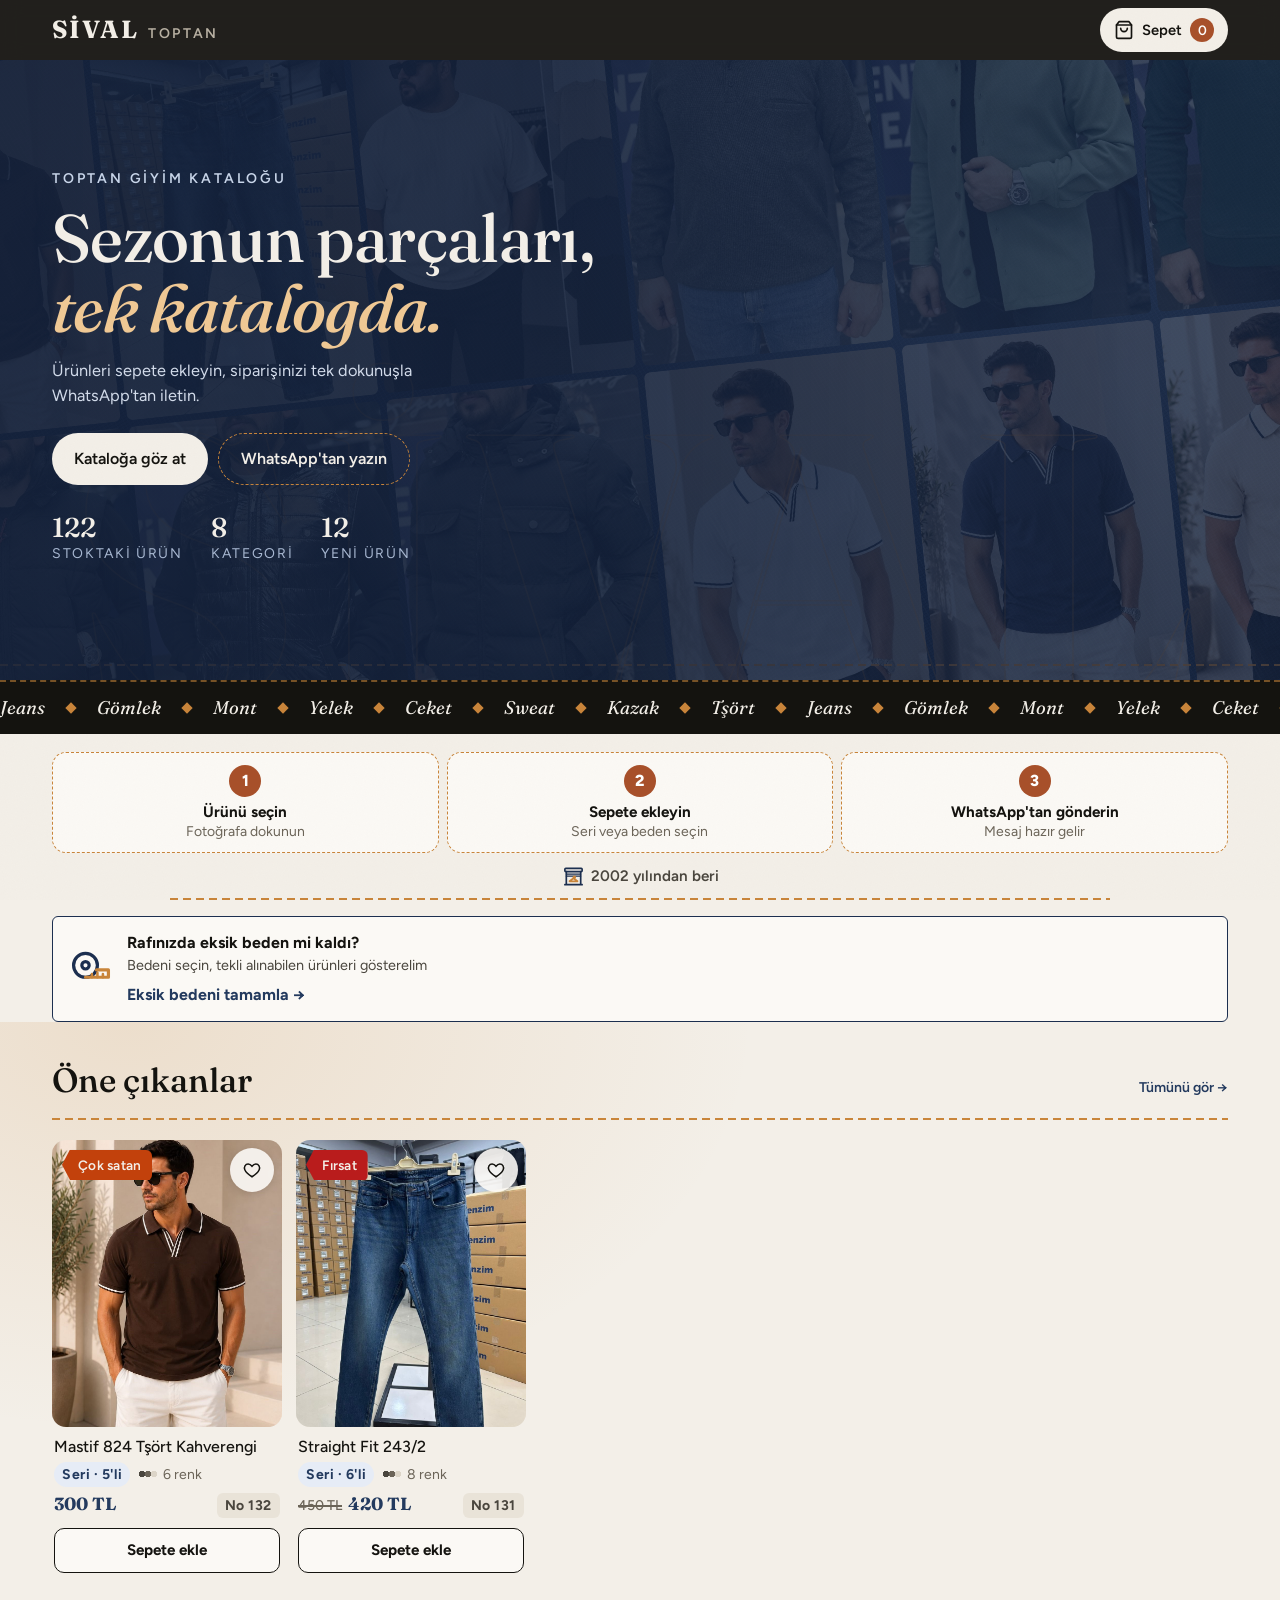
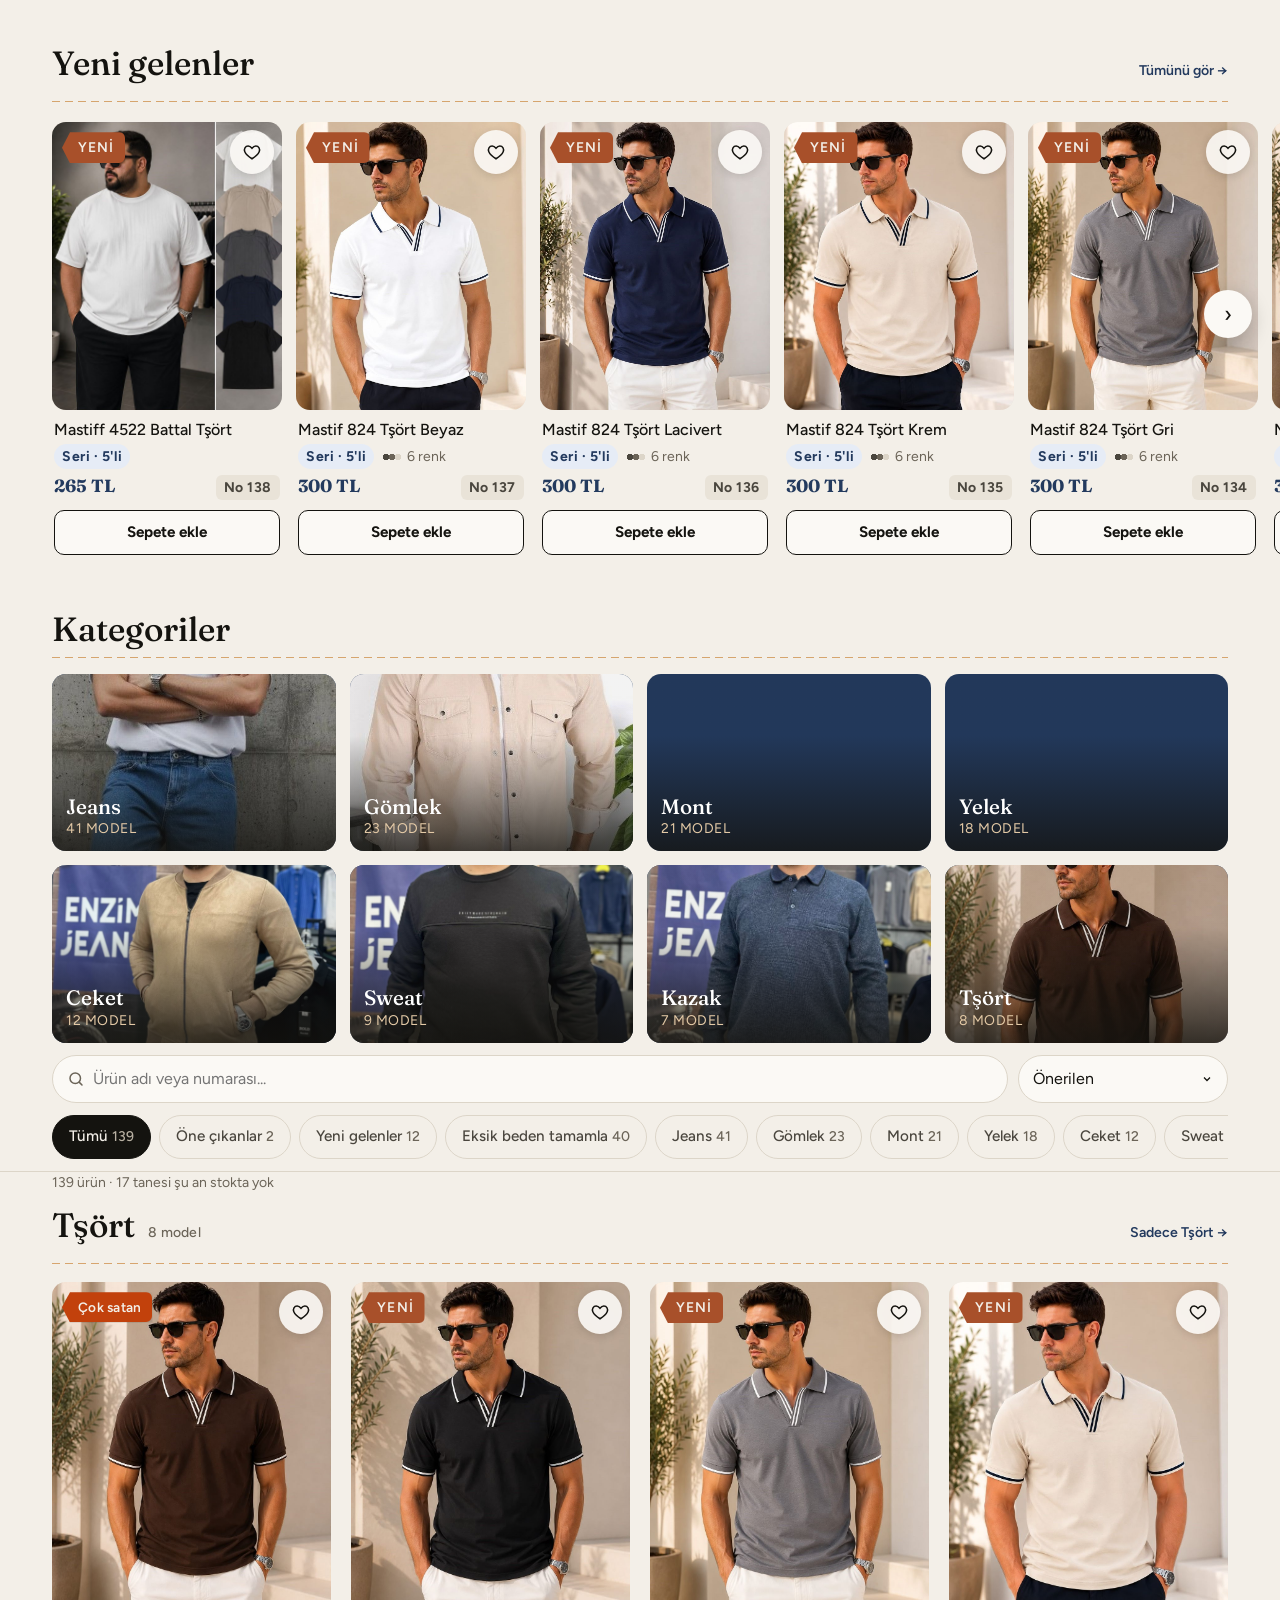
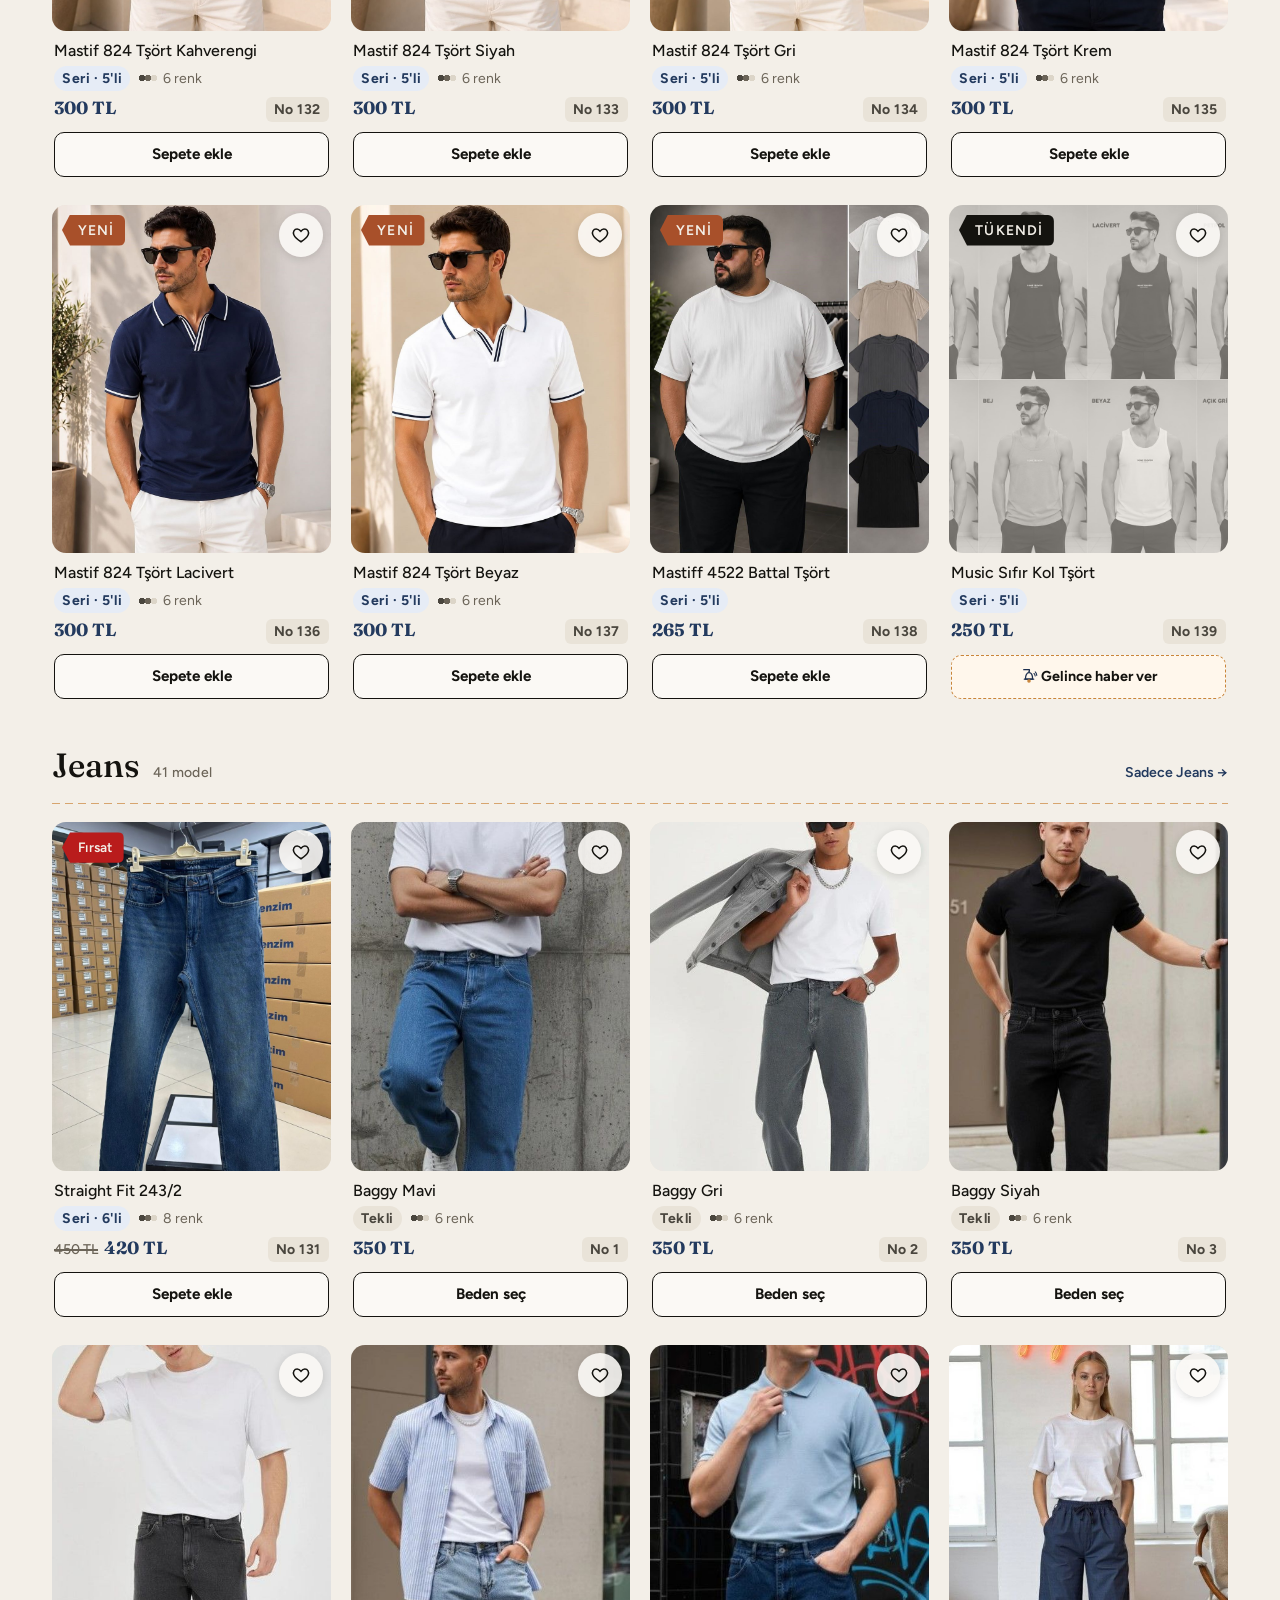
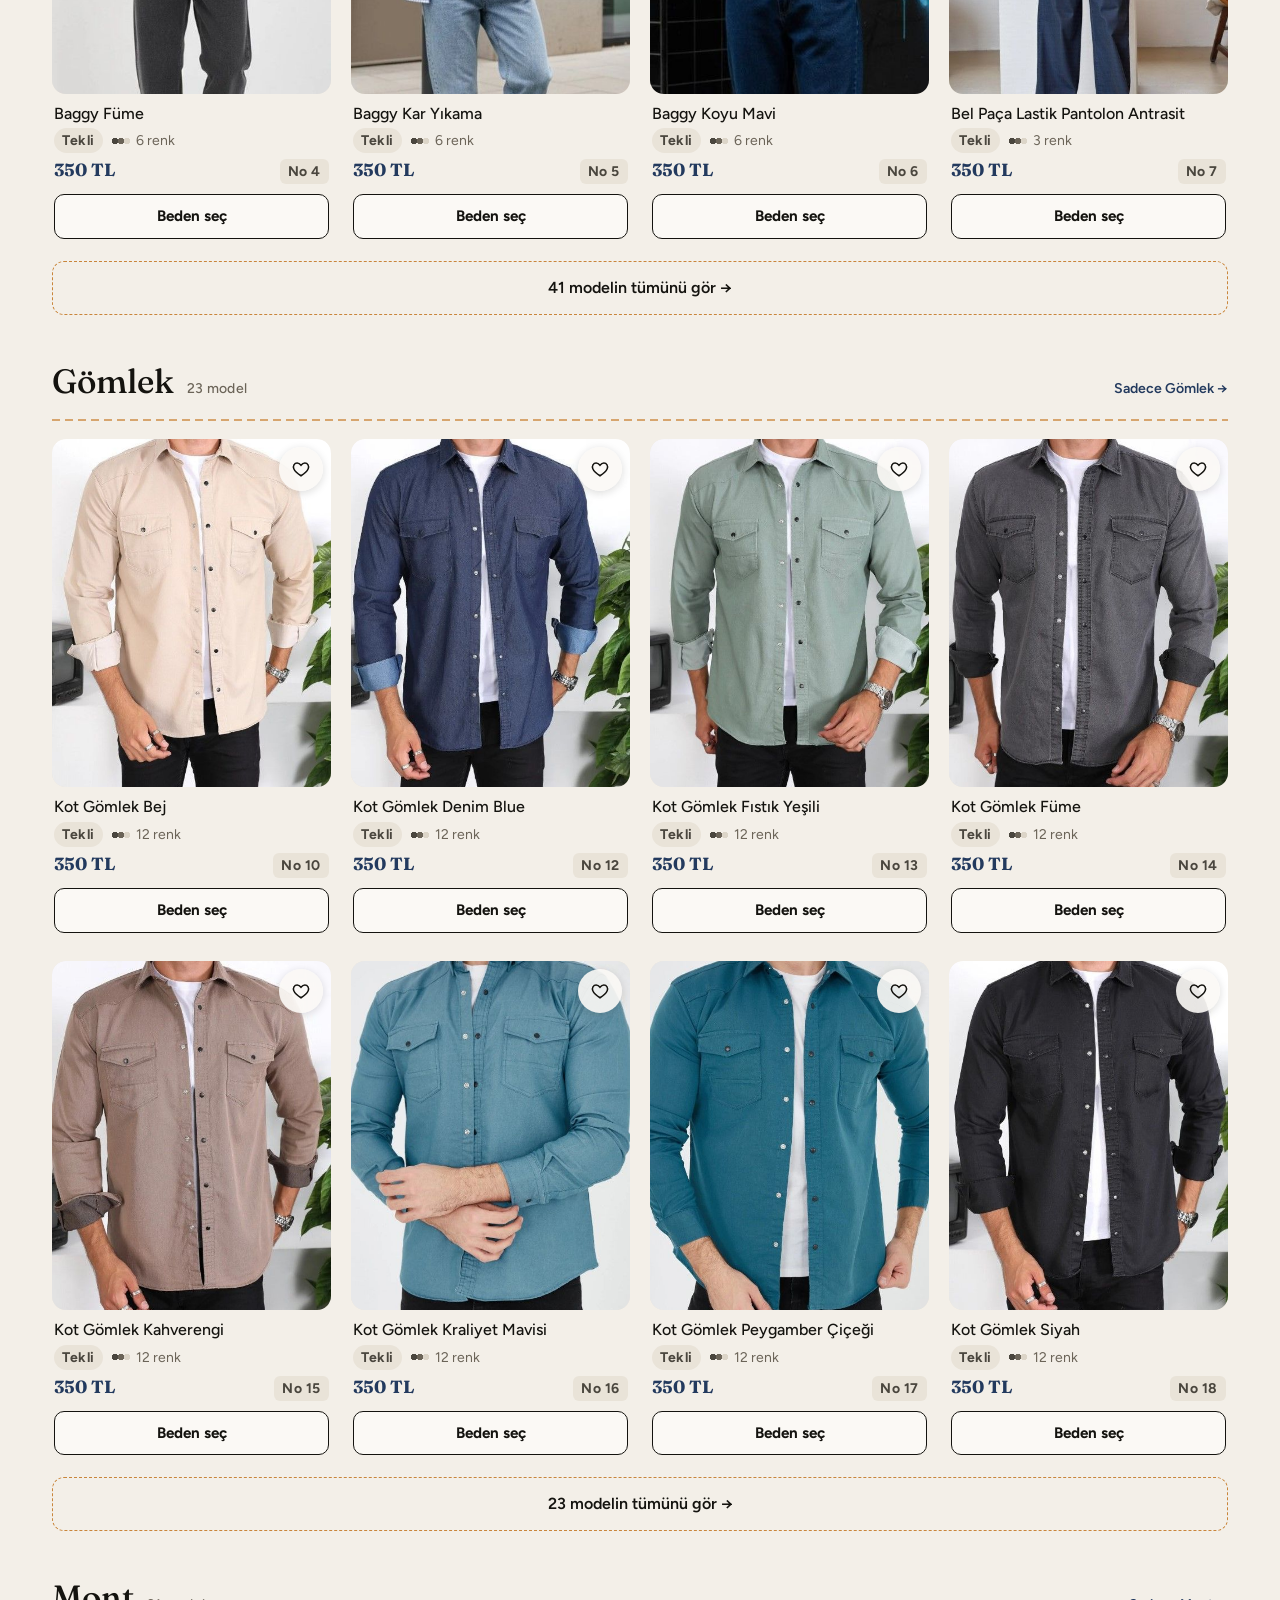
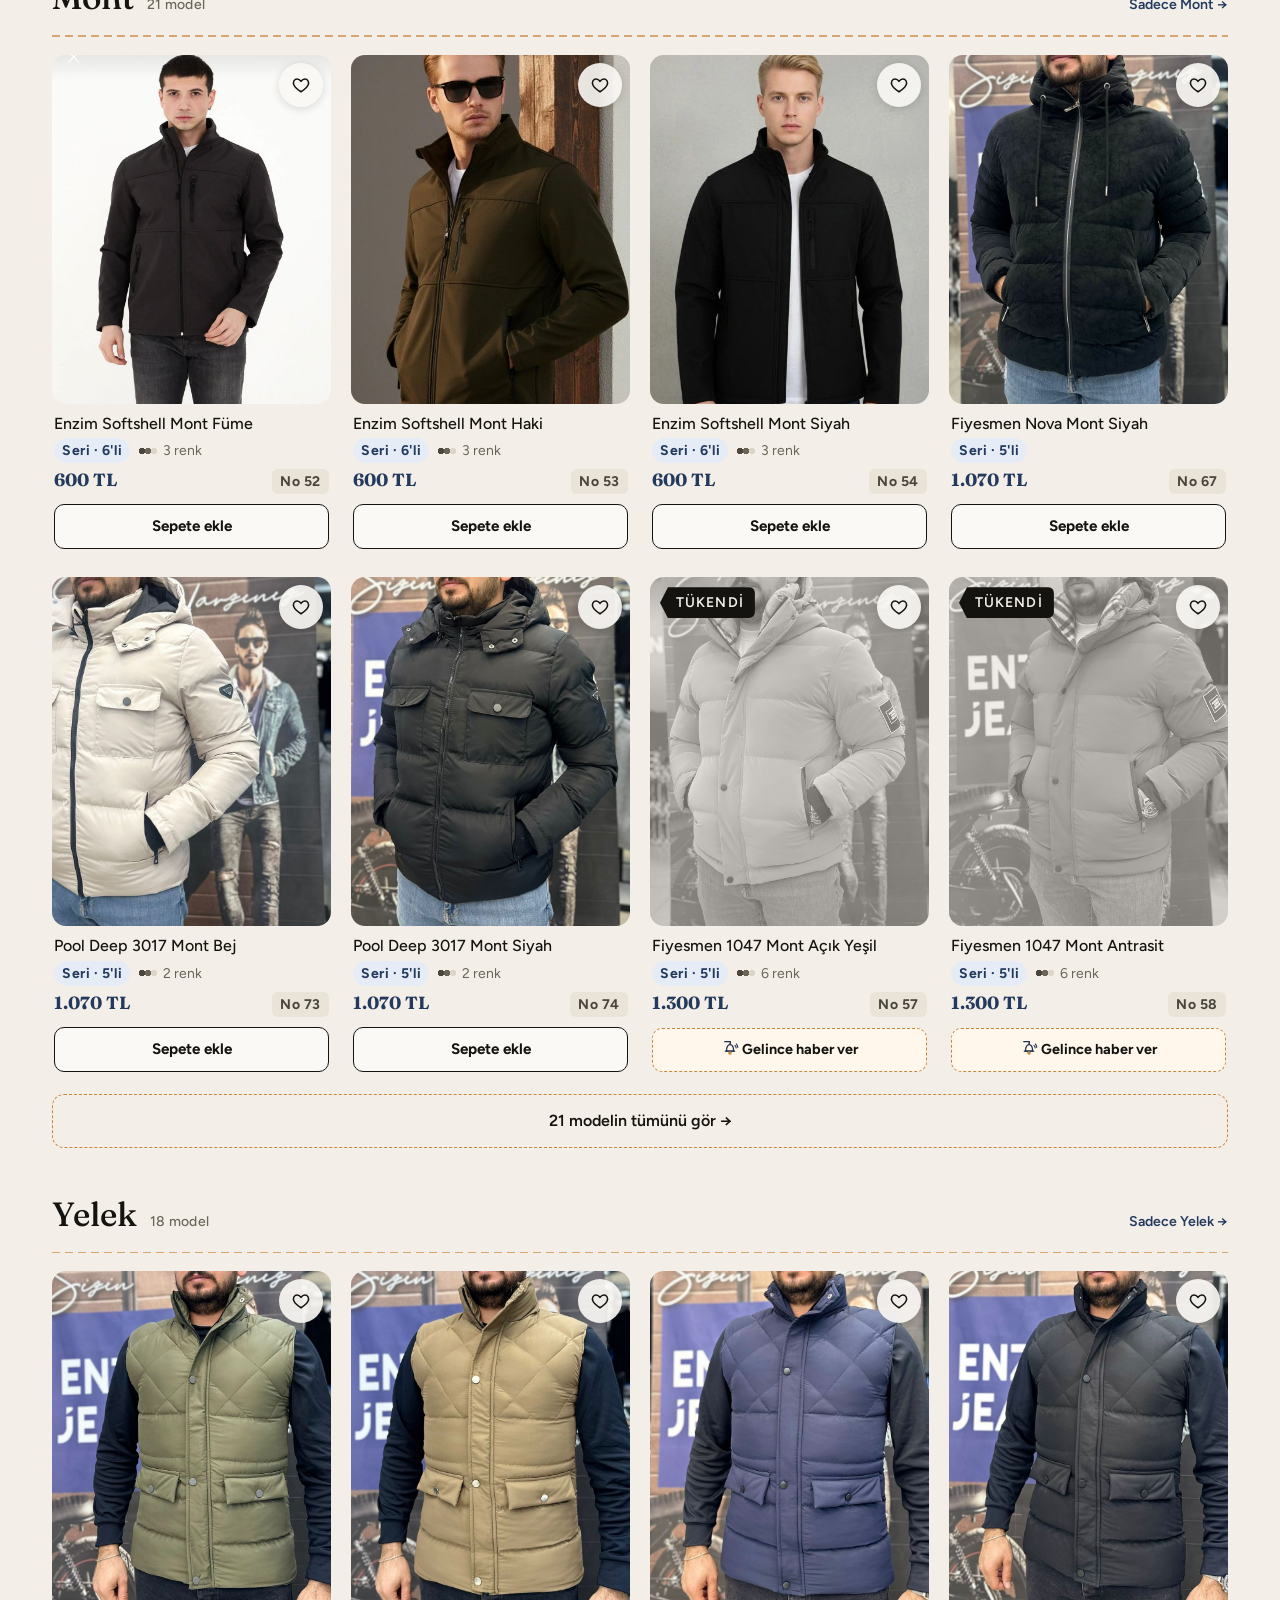
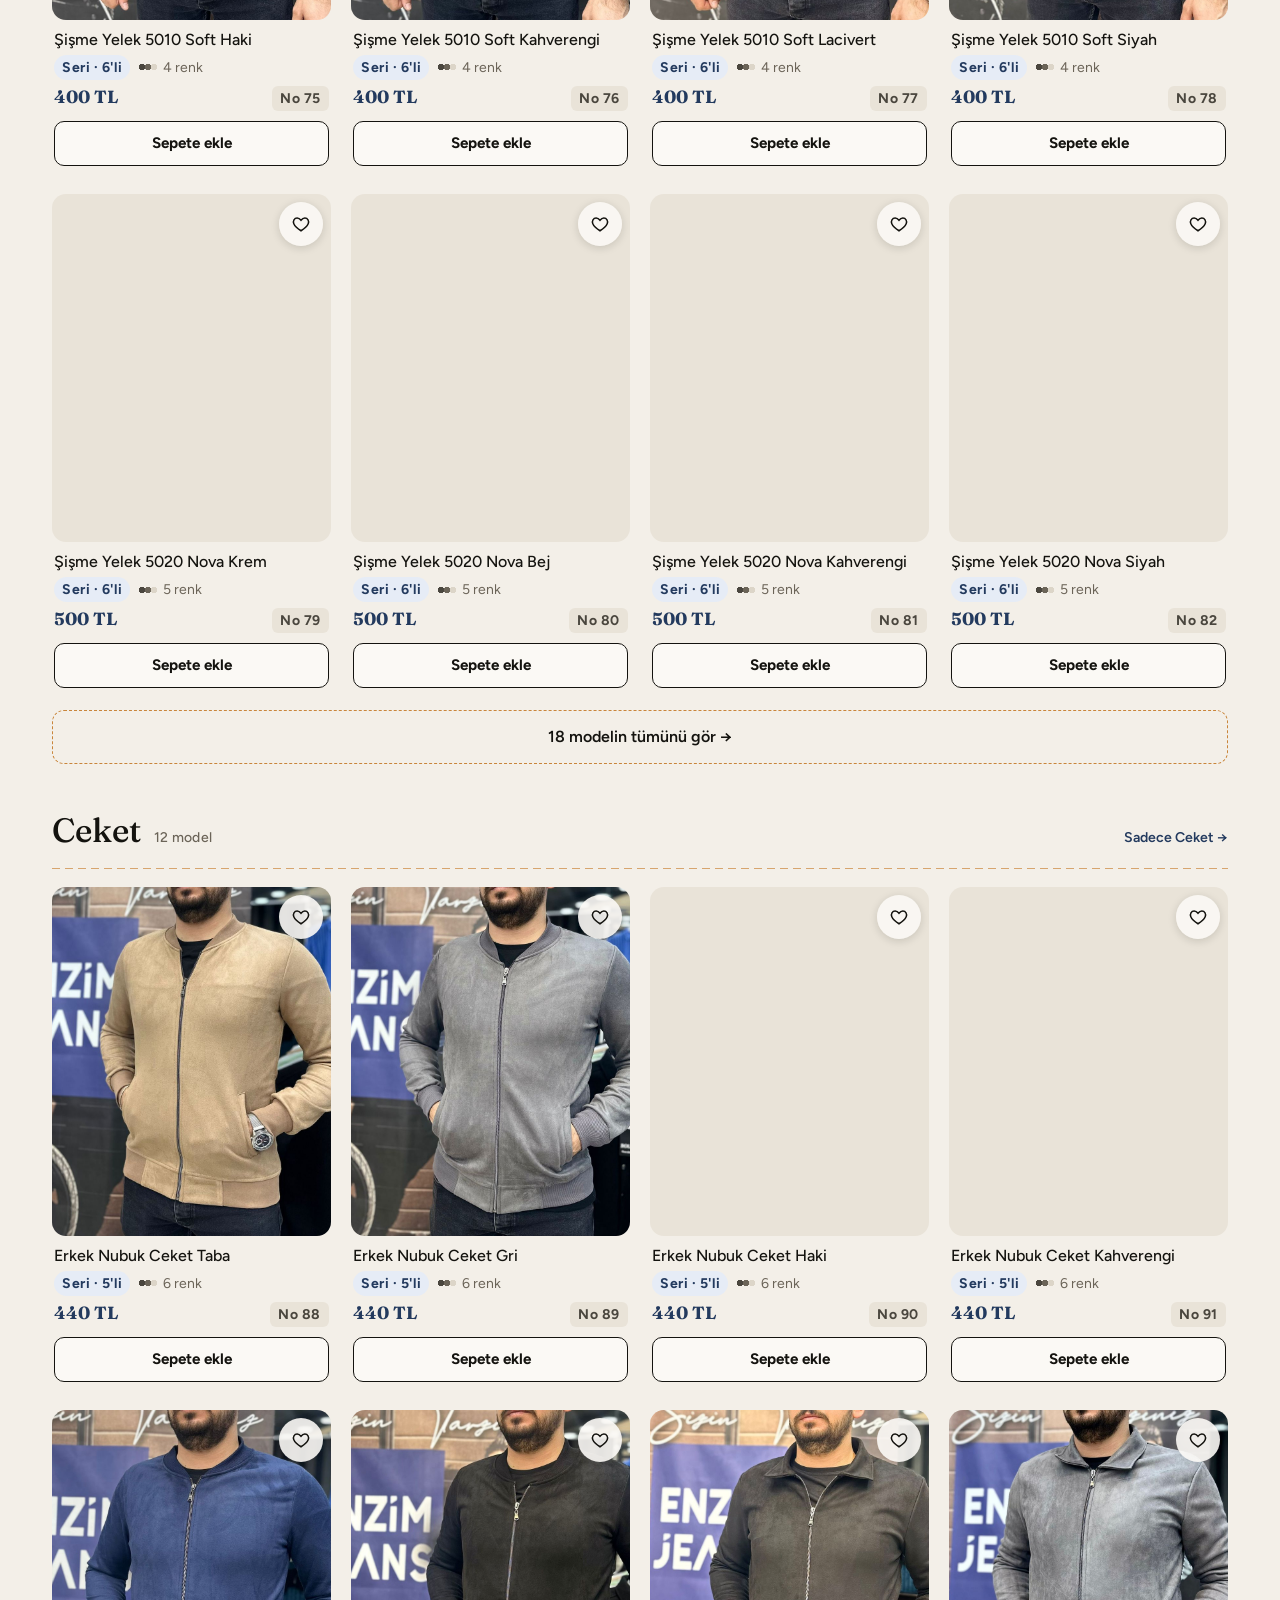
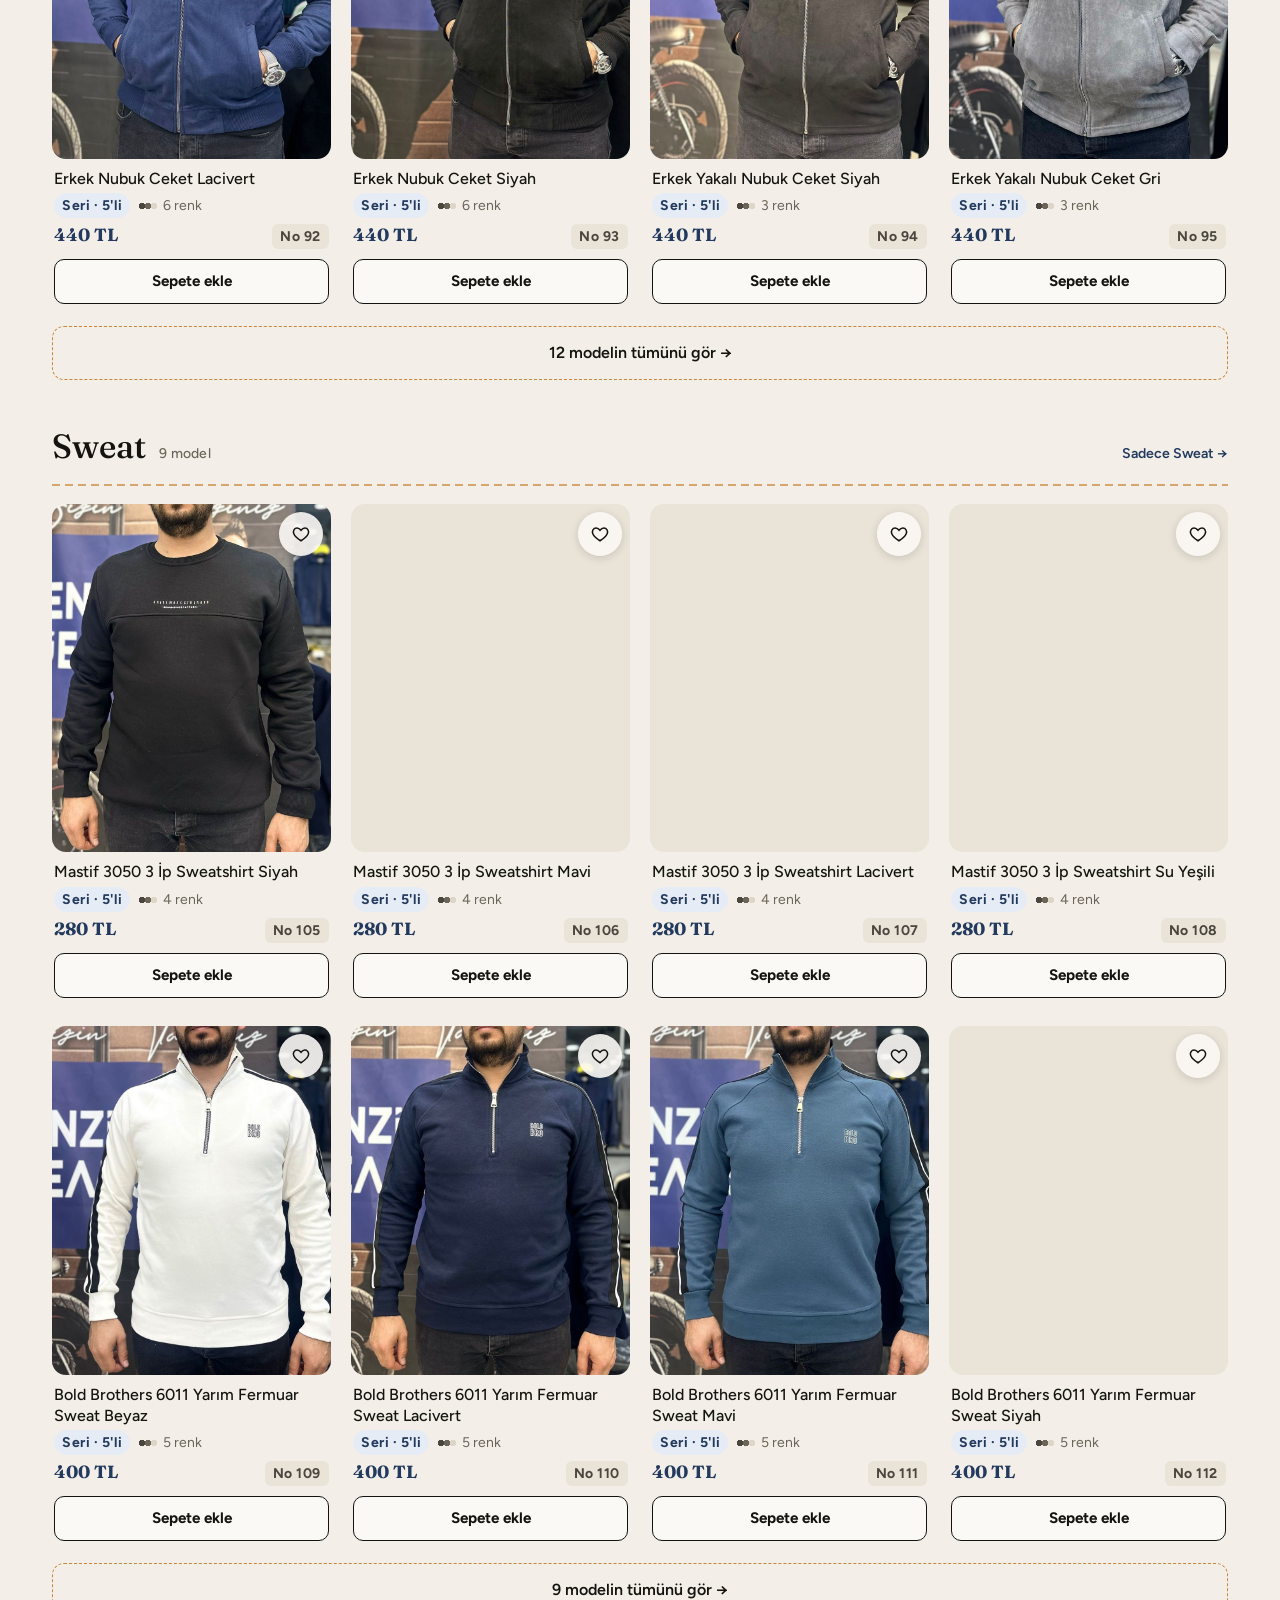
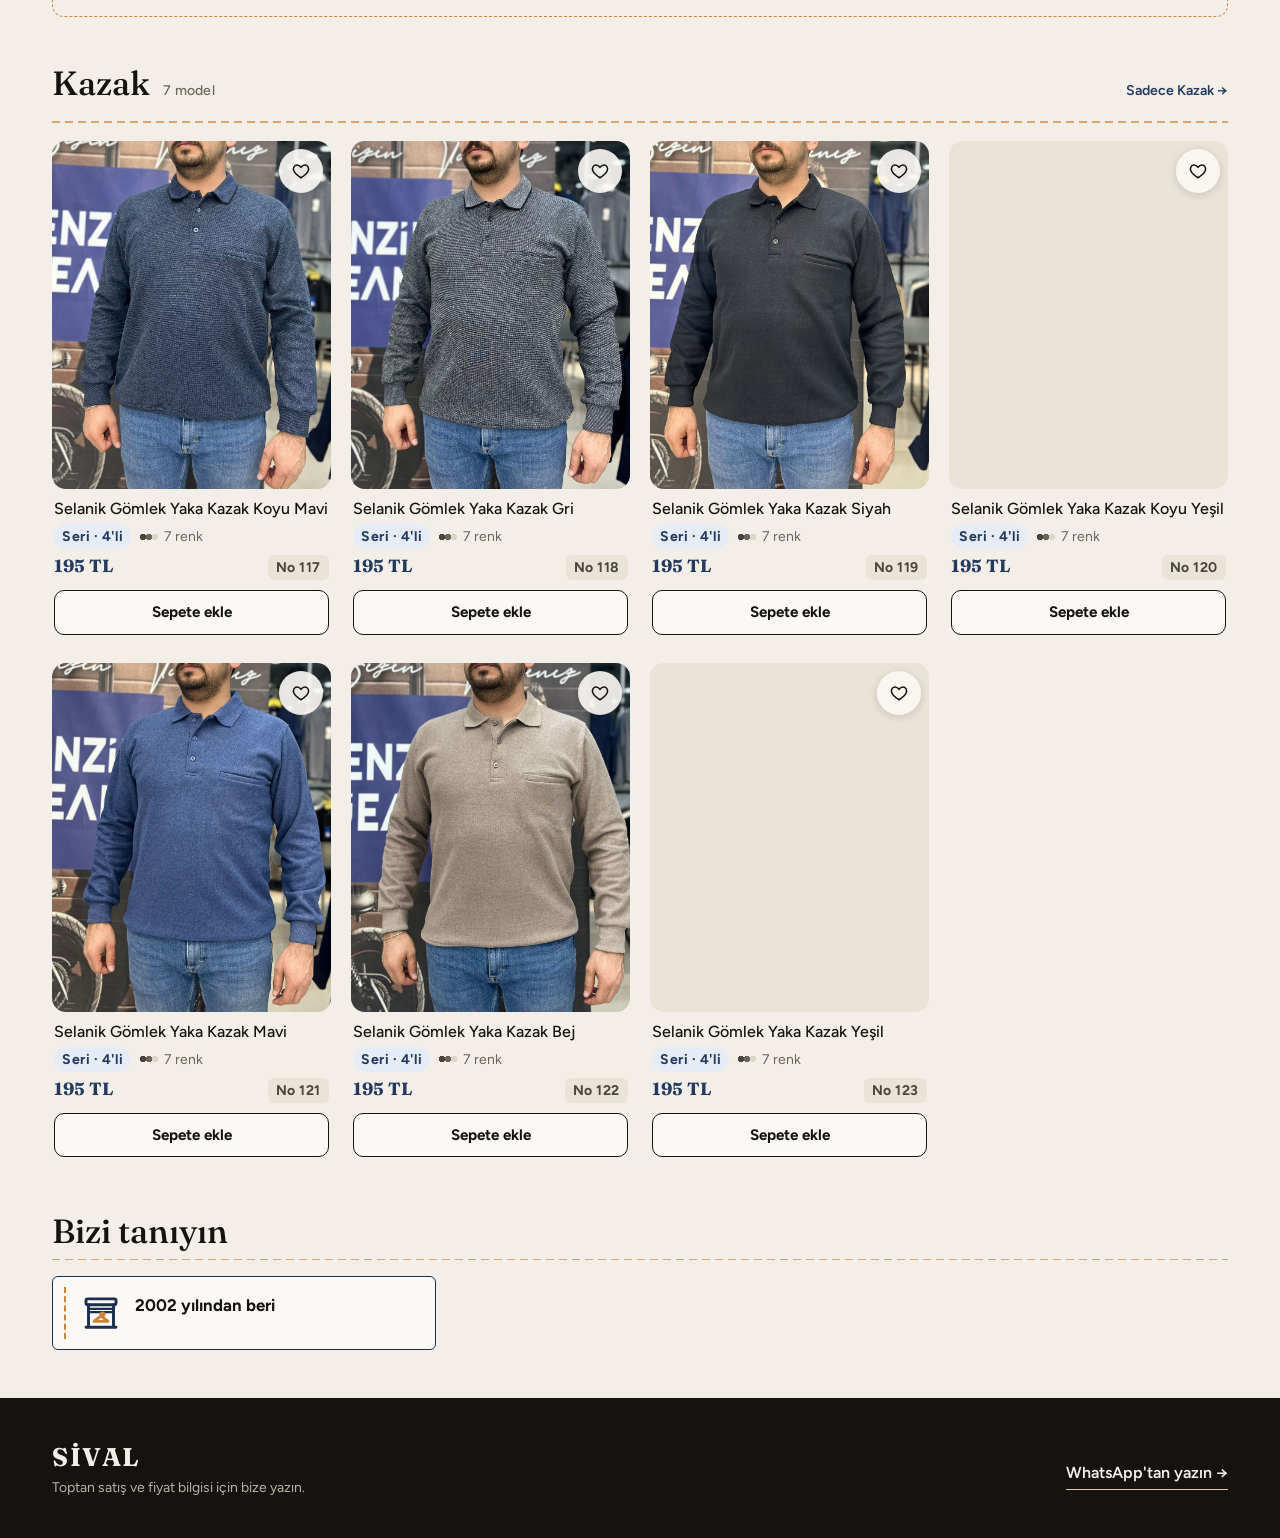
==== commit f2bafa00: "Eksik beden tamamla: esnaf biten bedenleri seçer, tekli alınabilen ürünler listelenir; mezura simges" ====
--- a/index.html
+++ b/index.html
@@ -83,6 +83,11 @@
             <li><span>3</span><b>WhatsApp'tan gönderin</b><small>Mesaj hazır gelir</small></li>
         </ol>
         <div class="trust-strip" id="trustStrip" hidden></div>
+        <button class="size-cta" id="sizeCta" hidden>
+            <i class="ic duo ic-tape" aria-hidden="true"></i>
+            <span><b>Rafınızda eksik beden mi kaldı?</b><small>Bedeni seçin, tekli alınabilen ürünleri gösterelim</small></span>
+            <em>Eksik bedeni tamamla →</em>
+        </button>
         <div class="reorder" id="reorderBox" hidden>
             <div class="reorder-text">
                 <strong>Tekrar hoş geldiniz!</strong>
@@ -149,6 +154,13 @@
     </div>
 
     <main class="wrap">
+        <div class="size-banner" id="sizeBanner" hidden>
+            <span><i class="ic duo ic-tape" aria-hidden="true"></i> <b id="sizeBannerSizes"></b> bedenleri için <b id="sizeBannerCount"></b> ürün</span>
+            <span class="size-banner-actions">
+                <button class="link-btn" id="sizeChange">Bedenleri değiştir</button>
+                <button class="link-btn" id="sizeClear">Kapat</button>
+            </span>
+        </div>
         <p class="result-count" id="productCount" aria-live="polite"></p>
         <div id="productsGrid"></div>
         <div class="state" id="loading">
@@ -274,6 +286,20 @@
         </div>
     </dialog>
 
+    <!-- Eksik beden tamamla -->
+    <dialog class="sheet size-sheet" id="sizeModal" aria-labelledby="sizeTitle">
+        <button class="sheet-close" data-close aria-label="Kapat">&times;</button>
+        <div class="size-body">
+            <i class="ic duo ic-tape size-hero-ic" aria-hidden="true"></i>
+            <h2 id="sizeTitle">Hangi bedenler eksik?</h2>
+            <p>Rafınızda biten bedenlere dokunun. Birden fazla seçebilirsiniz.</p>
+            <div id="sizeGroups"></div>
+        </div>
+        <div class="size-foot">
+            <button class="go-cart" id="sizeShow" disabled>Beden seçin</button>
+        </div>
+    </dialog>
+
     <div class="toast" id="toast" role="status"></div>
 
     <script src="config.js"></script>
--- a/style.css
+++ b/style.css
@@ -2427,6 +2427,87 @@
     text-decoration: none;
 }
 
+/* ============================================
+   Eksik beden tamamla
+   ============================================ */
+.size-cta {
+    width: 100%;
+    display: grid;
+    grid-template-columns: auto 1fr;
+    align-items: center;
+    gap: 6px 14px;
+    margin-top: 16px;
+    padding: 14px 16px;
+    text-align: left;
+    border-radius: 6px;
+    background: var(--card);
+    border: 1.5px solid #1c2f4f;
+    position: relative;
+}
+.size-cta[hidden] { display: none; }
+.size-cta .ic { font-size: 2.2rem; grid-row: span 2; }
+.size-cta span { display: flex; flex-direction: column; }
+.size-cta small { color: var(--ink-2); font-size: 0.9rem; }
+.size-cta em { font-style: normal; font-weight: 700; color: var(--denim); grid-column: 2; }
+
+.size-banner {
+    display: flex;
+    flex-wrap: wrap;
+    align-items: center;
+    justify-content: space-between;
+    gap: 4px 12px;
+    margin-bottom: 12px;
+    padding: 10px 14px;
+    border-radius: 10px;
+    background: #fff7ec;
+    border: 1.5px dashed var(--thread);
+}
+.size-banner[hidden] { display: none; }
+.size-banner .ic { font-size: 1.3rem; }
+.size-banner-actions { display: flex; gap: 14px; }
+.size-banner .link-btn { margin: 0; }
+
+.size-hit {
+    font-size: 0.875rem;
+    font-weight: 700;
+    color: #1a7a43;
+}
+
+.size-cell.wanted { border-color: var(--thread); box-shadow: inset 0 0 0 1px var(--thread); }
+.size-cell.wanted .size-name::after { content: ' · aradığınız'; font-size: 0.8rem; font-weight: 600; color: var(--rust); }
+
+.size-sheet {
+    position: fixed;
+    inset: auto 0 0 0;
+    width: 100%;
+    max-width: 520px;
+    max-height: 92vh;
+    margin: 0 auto;
+    border-radius: 20px 20px 0 0;
+    display: none;
+    flex-direction: column;
+}
+.size-sheet[open] { display: flex; animation: sheet-up 0.3s ease; }
+@media (min-width: 820px) { .size-sheet { inset: 0; margin: auto; border-radius: 20px; height: fit-content; } }
+.size-body { padding: 26px 20px 8px; overflow-y: auto; }
+.size-hero-ic { font-size: 3rem; display: block; margin-bottom: 6px; }
+.size-body h2 { font-family: var(--display); font-weight: 500; font-size: 1.6rem; line-height: 1.2; }
+.size-body > p { color: var(--ink-2); margin: 4px 0 6px; }
+.size-group-title { font-weight: 700; margin: 16px 0 8px; }
+.size-pick { display: grid; grid-template-columns: repeat(auto-fill, minmax(68px, 1fr)); gap: 8px; }
+.size-pick button {
+    min-height: 56px;
+    border-radius: 12px;
+    border: 1.5px solid var(--line);
+    background: var(--card);
+    font-weight: 800;
+    font-size: 1.1rem;
+}
+.size-pick button.on { background: var(--ink); border-color: var(--ink); color: var(--paper); }
+.size-foot { padding: 12px 20px calc(16px + env(safe-area-inset-bottom)); border-top: 1px solid var(--line); background: var(--paper); }
+.size-foot .go-cart { max-width: none; margin: 0; }
+.size-foot .go-cart:disabled { background: var(--paper-2); color: var(--muted); }
+
 @media (prefers-reduced-motion: reduce) {
     *:not(.ticker-track), *::before, *::after {
         animation: none !important;
--- a/ikonlar.css
+++ b/ikonlar.css
@@ -28,4 +28,5 @@
 .ic-list { --ic: url("data:image/svg+xml,%3Csvg%20xmlns%3D%22http%3A//www.w3.org/2000/svg%22%20viewBox%3D%220%200%2024%2024%22%20fill%3D%22none%22%20stroke-width%3D%221.75%22%20stroke-linecap%3D%22round%22%20stroke-linejoin%3D%22round%22%3E%3Cg%20stroke%3D%22black%22%3E%3Crect%20x%3D%225%22%20y%3D%224.5%22%20width%3D%2214%22%20height%3D%2216.5%22%20rx%3D%222%22/%3E%3Cpath%20d%3D%22M9%204.5V3.5h6v2.5H9z%22/%3E%3C/g%3E%3Cg%20stroke%3D%22black%22%3E%3Cpath%20d%3D%22M8.5%2010.5h7M8.5%2013.5h7M8.5%2016.5h4.5%22/%3E%3C/g%3E%3C/svg%3E"); --ic2: url("data:image/svg+xml,%3Csvg%20xmlns%3D%22http%3A//www.w3.org/2000/svg%22%20viewBox%3D%220%200%2024%2024%22%20fill%3D%22none%22%20stroke-width%3D%221.75%22%20stroke-linecap%3D%22round%22%20stroke-linejoin%3D%22round%22%3E%3Cg%20stroke%3D%22%231c2f4f%22%3E%3Crect%20x%3D%225%22%20y%3D%224.5%22%20width%3D%2214%22%20height%3D%2216.5%22%20rx%3D%222%22/%3E%3Cpath%20d%3D%22M9%204.5V3.5h6v2.5H9z%22/%3E%3C/g%3E%3Cg%20stroke%3D%22%23c9853a%22%3E%3Cpath%20d%3D%22M8.5%2010.5h7M8.5%2013.5h7M8.5%2016.5h4.5%22/%3E%3C/g%3E%3C/svg%3E"); }
 .ic-pen { --ic: url("data:image/svg+xml,%3Csvg%20xmlns%3D%22http%3A//www.w3.org/2000/svg%22%20viewBox%3D%220%200%2024%2024%22%20fill%3D%22none%22%20stroke-width%3D%221.75%22%20stroke-linecap%3D%22round%22%20stroke-linejoin%3D%22round%22%3E%3Cg%20stroke%3D%22black%22%3E%3Cpath%20d%3D%22M18.5%203.5L6%2016l-1.5%204.5L9%2019%2021.5%206.5a2.1%202.1%200%200%200-3-3z%22/%3E%3Cellipse%20cx%3D%2218.8%22%20cy%3D%225.2%22%20rx%3D%22.5%22%20ry%3D%221.1%22%20transform%3D%22rotate%2845%2018.8%205.2%29%22/%3E%3C/g%3E%3Cg%20stroke%3D%22black%22%3E%3Cpath%20d%3D%22M17.8%206.2c-3.5%202-1.5%205-5%207.5s-6%201-8%204%22%20stroke-dasharray%3D%222%201.6%22/%3E%3C/g%3E%3C/svg%3E"); --ic2: url("data:image/svg+xml,%3Csvg%20xmlns%3D%22http%3A//www.w3.org/2000/svg%22%20viewBox%3D%220%200%2024%2024%22%20fill%3D%22none%22%20stroke-width%3D%221.75%22%20stroke-linecap%3D%22round%22%20stroke-linejoin%3D%22round%22%3E%3Cg%20stroke%3D%22%231c2f4f%22%3E%3Cpath%20d%3D%22M18.5%203.5L6%2016l-1.5%204.5L9%2019%2021.5%206.5a2.1%202.1%200%200%200-3-3z%22/%3E%3Cellipse%20cx%3D%2218.8%22%20cy%3D%225.2%22%20rx%3D%22.5%22%20ry%3D%221.1%22%20transform%3D%22rotate%2845%2018.8%205.2%29%22/%3E%3C/g%3E%3Cg%20stroke%3D%22%23c9853a%22%3E%3Cpath%20d%3D%22M17.8%206.2c-3.5%202-1.5%205-5%207.5s-6%201-8%204%22%20stroke-dasharray%3D%222%201.6%22/%3E%3C/g%3E%3C/svg%3E"); }
 .ic-video { --ic: url("data:image/svg+xml,%3Csvg%20xmlns%3D%22http%3A//www.w3.org/2000/svg%22%20viewBox%3D%220%200%2024%2024%22%20fill%3D%22none%22%20stroke-width%3D%221.75%22%20stroke-linecap%3D%22round%22%20stroke-linejoin%3D%22round%22%3E%3Cg%20stroke%3D%22black%22%3E%3Crect%20x%3D%222%22%20y%3D%226%22%20width%3D%2214%22%20height%3D%2212%22%20rx%3D%222%22/%3E%3C/g%3E%3Cg%20stroke%3D%22black%22%3E%3Cpath%20d%3D%22M16%2010.5l6-3.5v10l-6-3.5z%22/%3E%3C/g%3E%3C/svg%3E"); --ic2: url("data:image/svg+xml,%3Csvg%20xmlns%3D%22http%3A//www.w3.org/2000/svg%22%20viewBox%3D%220%200%2024%2024%22%20fill%3D%22none%22%20stroke-width%3D%221.75%22%20stroke-linecap%3D%22round%22%20stroke-linejoin%3D%22round%22%3E%3Cg%20stroke%3D%22%231c2f4f%22%3E%3Crect%20x%3D%222%22%20y%3D%226%22%20width%3D%2214%22%20height%3D%2212%22%20rx%3D%222%22/%3E%3C/g%3E%3Cg%20stroke%3D%22%23c9853a%22%3E%3Cpath%20d%3D%22M16%2010.5l6-3.5v10l-6-3.5z%22/%3E%3C/g%3E%3C/svg%3E"); }
+.ic-tape { --ic: url("data:image/svg+xml,%3Csvg%20xmlns%3D%22http%3A//www.w3.org/2000/svg%22%20viewBox%3D%220%200%2024%2024%22%20fill%3D%22none%22%20stroke-width%3D%221.75%22%20stroke-linecap%3D%22round%22%20stroke-linejoin%3D%22round%22%3E%3Cg%20stroke%3D%22black%22%3E%3Ccircle%20cx%3D%229%22%20cy%3D%2210%22%20r%3D%226.5%22/%3E%3Ccircle%20cx%3D%229%22%20cy%3D%2210%22%20r%3D%222%22/%3E%3C/g%3E%3Cg%20stroke%3D%22black%22%3E%3Cpath%20d%3D%22M9%2016.5h12.5v-4H15%22/%3E%3Cpath%20d%3D%22M12.5%2016.5v-1.8M15.5%2016.5v-2.4M18.5%2016.5v-1.8%22%20stroke-width%3D%221.4%22/%3E%3C/g%3E%3C/svg%3E"); --ic2: url("data:image/svg+xml,%3Csvg%20xmlns%3D%22http%3A//www.w3.org/2000/svg%22%20viewBox%3D%220%200%2024%2024%22%20fill%3D%22none%22%20stroke-width%3D%221.75%22%20stroke-linecap%3D%22round%22%20stroke-linejoin%3D%22round%22%3E%3Cg%20stroke%3D%22%231c2f4f%22%3E%3Ccircle%20cx%3D%229%22%20cy%3D%2210%22%20r%3D%226.5%22/%3E%3Ccircle%20cx%3D%229%22%20cy%3D%2210%22%20r%3D%222%22/%3E%3C/g%3E%3Cg%20stroke%3D%22%23c9853a%22%3E%3Cpath%20d%3D%22M9%2016.5h12.5v-4H15%22/%3E%3Cpath%20d%3D%22M12.5%2016.5v-1.8M15.5%2016.5v-2.4M18.5%2016.5v-1.8%22%20stroke-width%3D%221.4%22/%3E%3C/g%3E%3C/svg%3E"); }
 .ic-alert { --ic: url("data:image/svg+xml,%3Csvg%20xmlns%3D%22http%3A//www.w3.org/2000/svg%22%20viewBox%3D%220%200%2024%2024%22%20fill%3D%22none%22%20stroke-width%3D%221.75%22%20stroke-linecap%3D%22round%22%20stroke-linejoin%3D%22round%22%3E%3Cg%20stroke%3D%22black%22%3E%3Cpath%20d%3D%22M12%203l10%2018H2z%22/%3E%3C/g%3E%3Cg%20stroke%3D%22black%22%3E%3Cpath%20d%3D%22M12%2010v5M12%2018h.01%22%20stroke-width%3D%222.2%22/%3E%3C/g%3E%3C/svg%3E"); --ic2: url("data:image/svg+xml,%3Csvg%20xmlns%3D%22http%3A//www.w3.org/2000/svg%22%20viewBox%3D%220%200%2024%2024%22%20fill%3D%22none%22%20stroke-width%3D%221.75%22%20stroke-linecap%3D%22round%22%20stroke-linejoin%3D%22round%22%3E%3Cg%20stroke%3D%22%231c2f4f%22%3E%3Cpath%20d%3D%22M12%203l10%2018H2z%22/%3E%3C/g%3E%3Cg%20stroke%3D%22%23c9853a%22%3E%3Cpath%20d%3D%22M12%2010v5M12%2018h.01%22%20stroke-width%3D%222.2%22/%3E%3C/g%3E%3C/svg%3E"); }
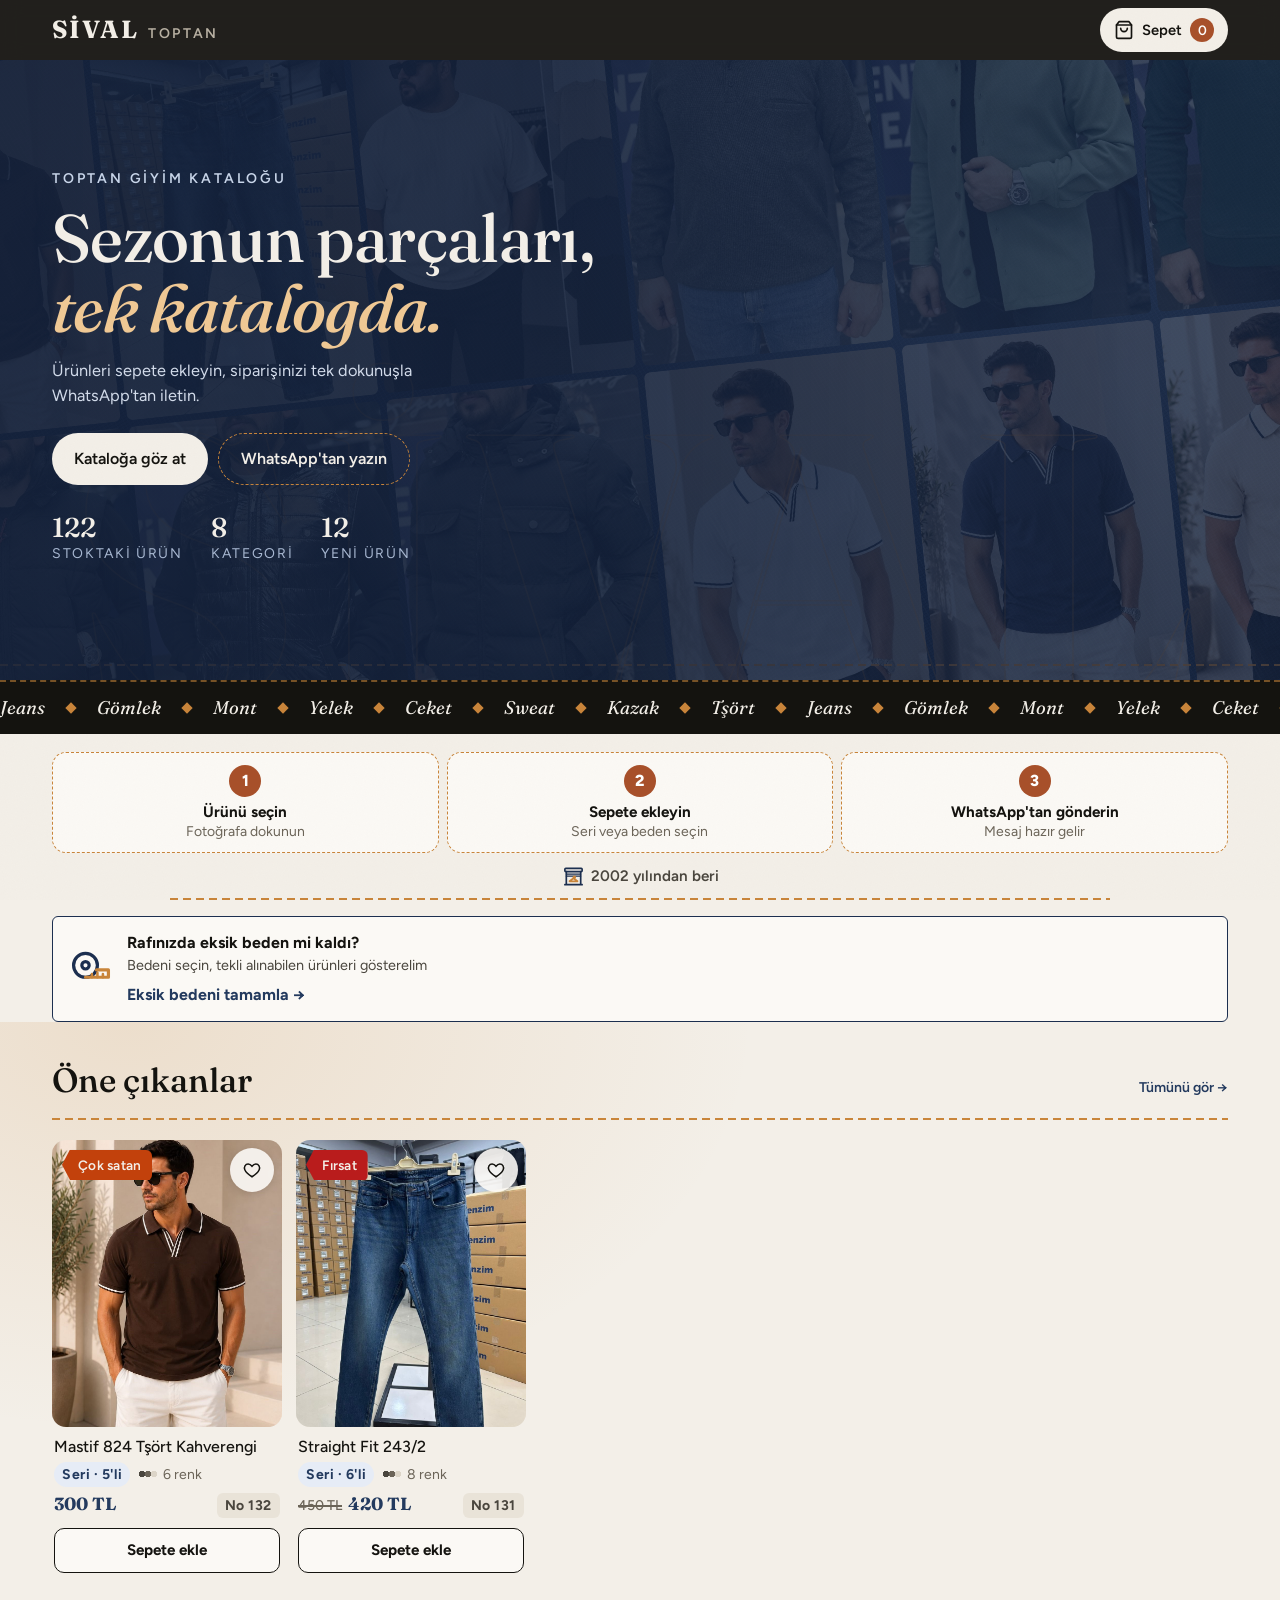
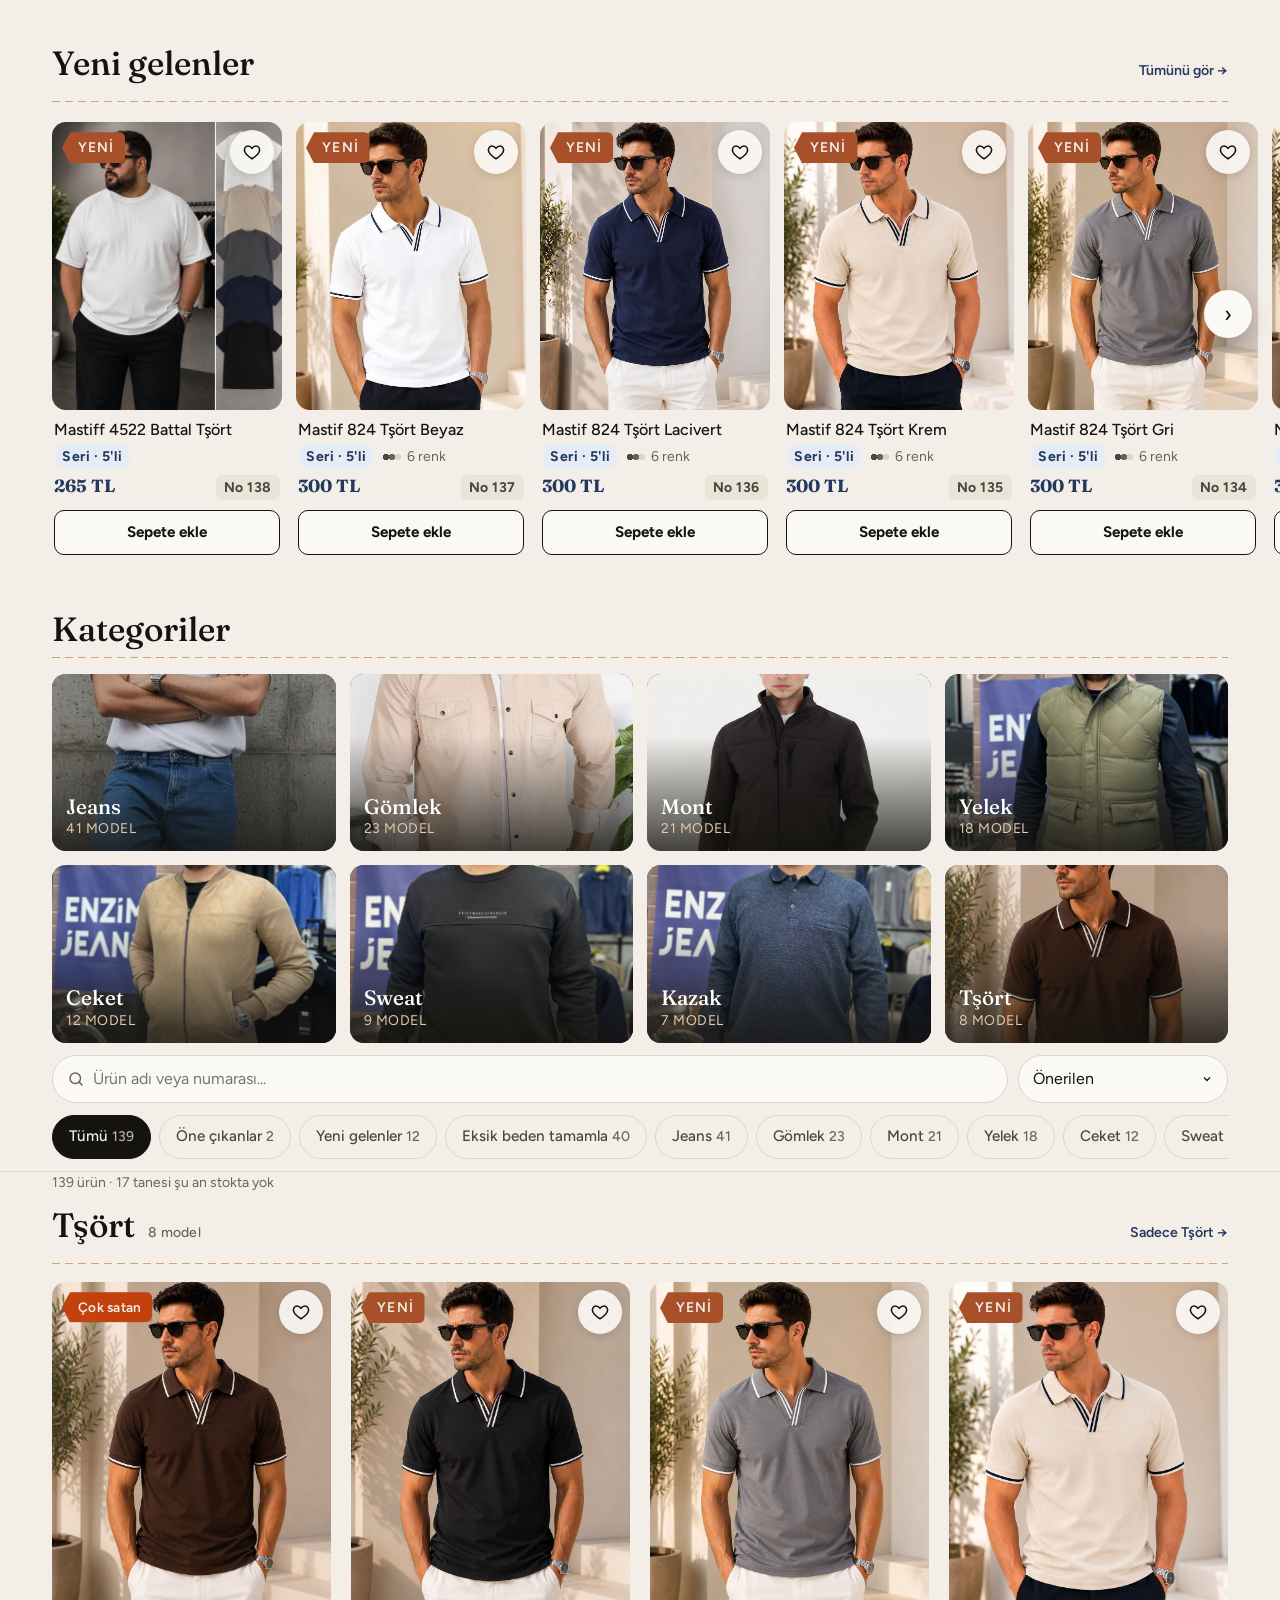
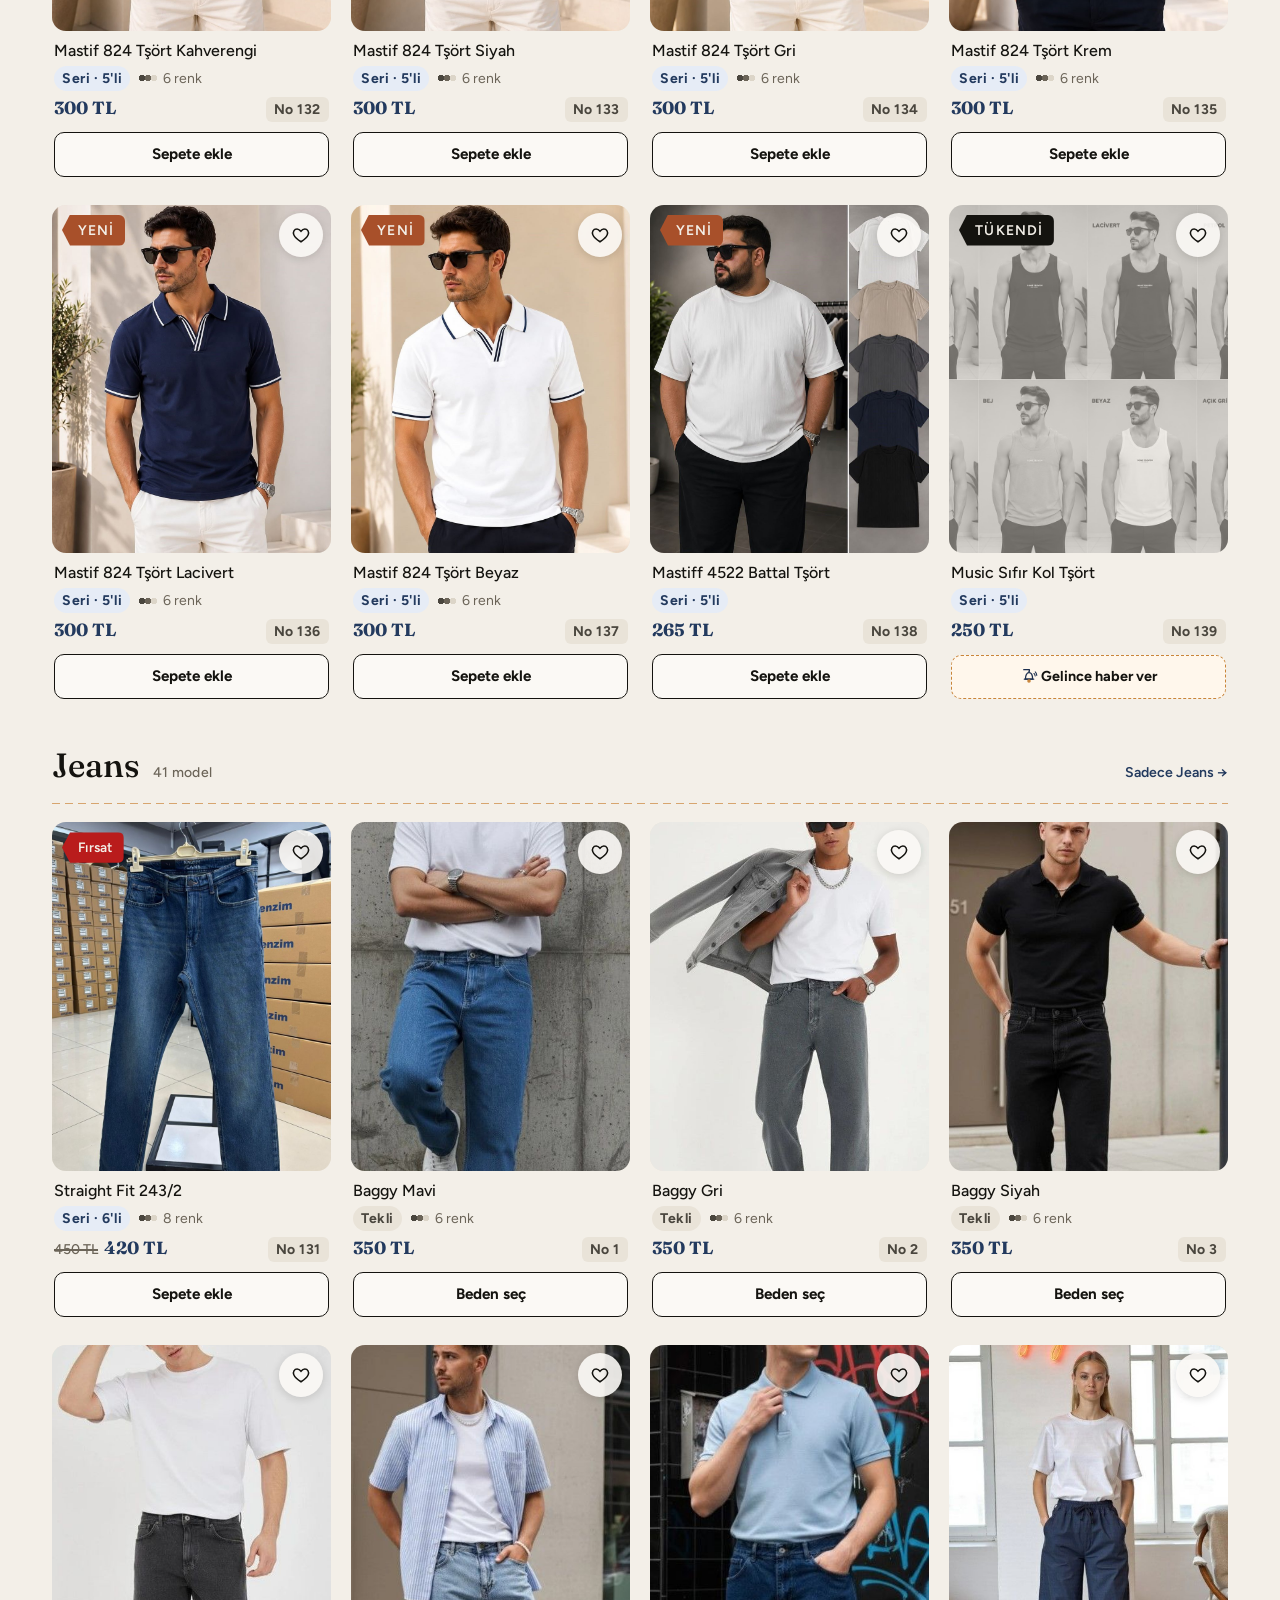
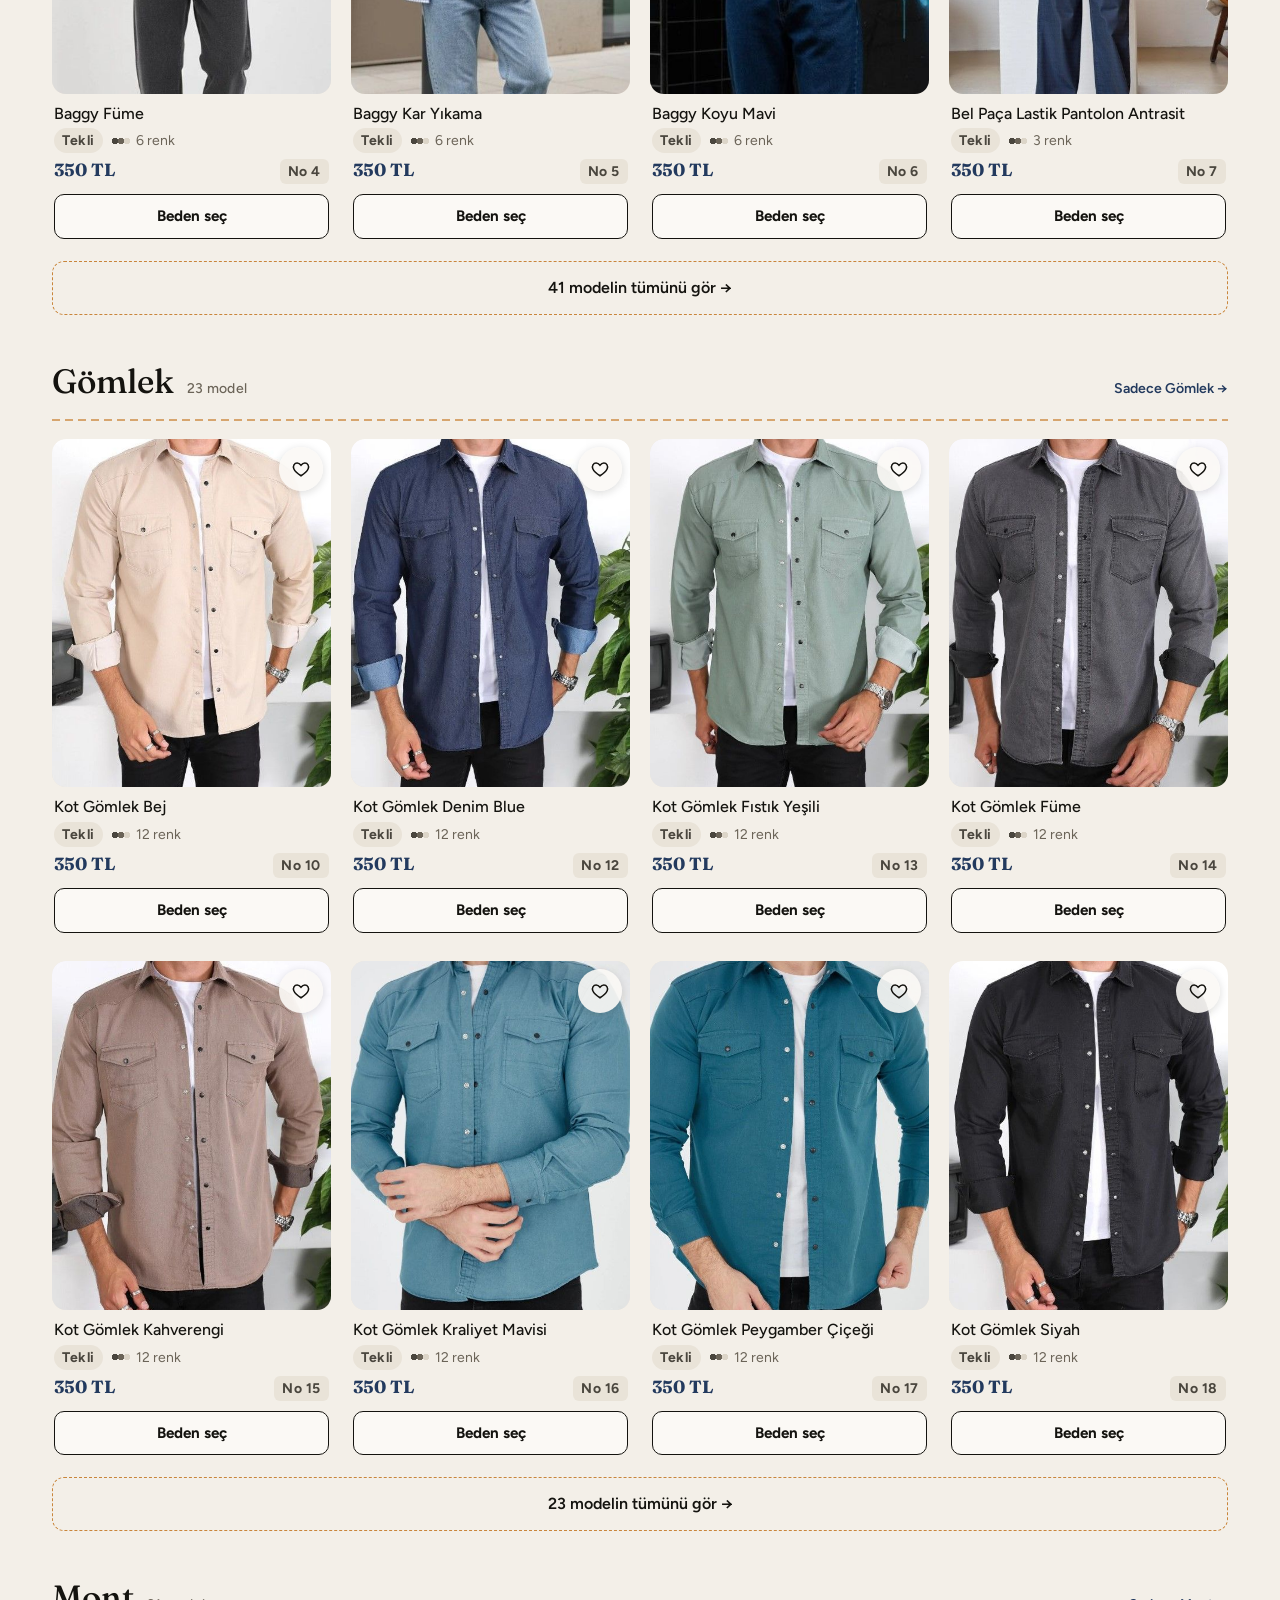
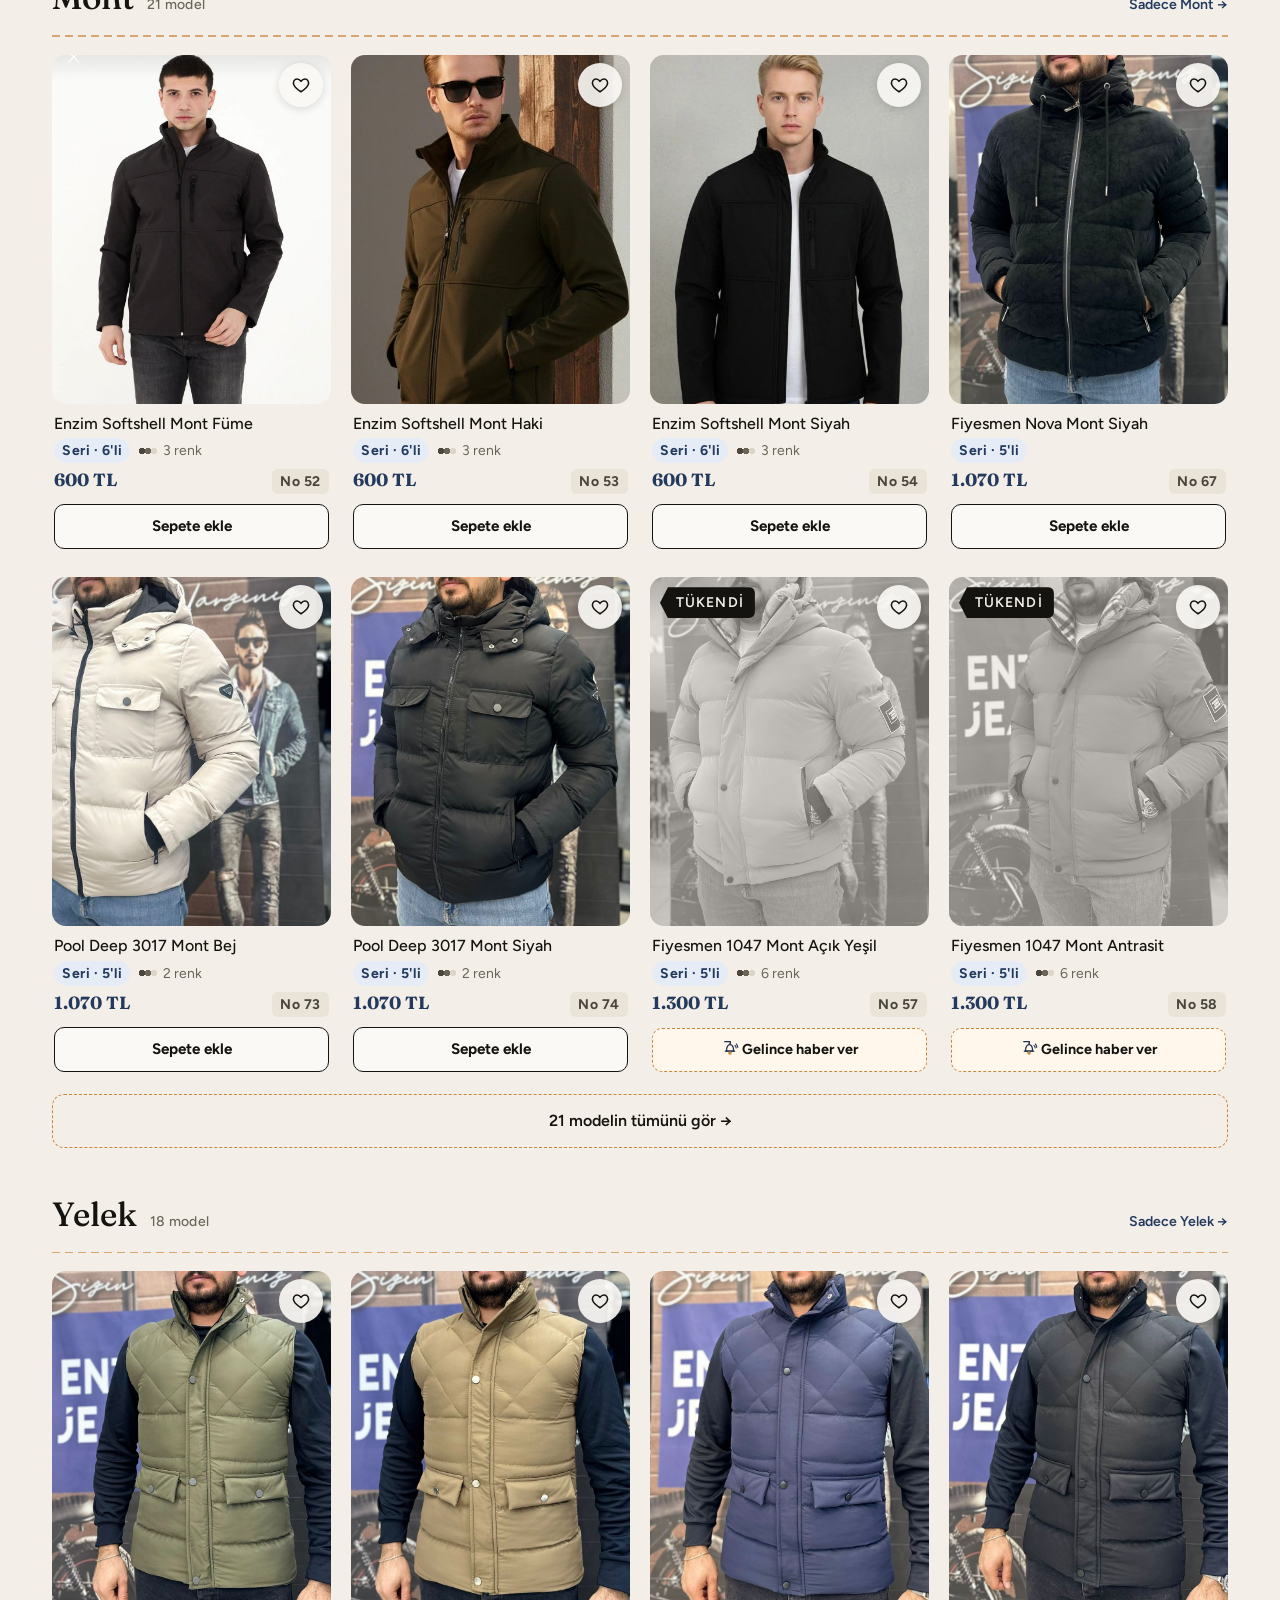
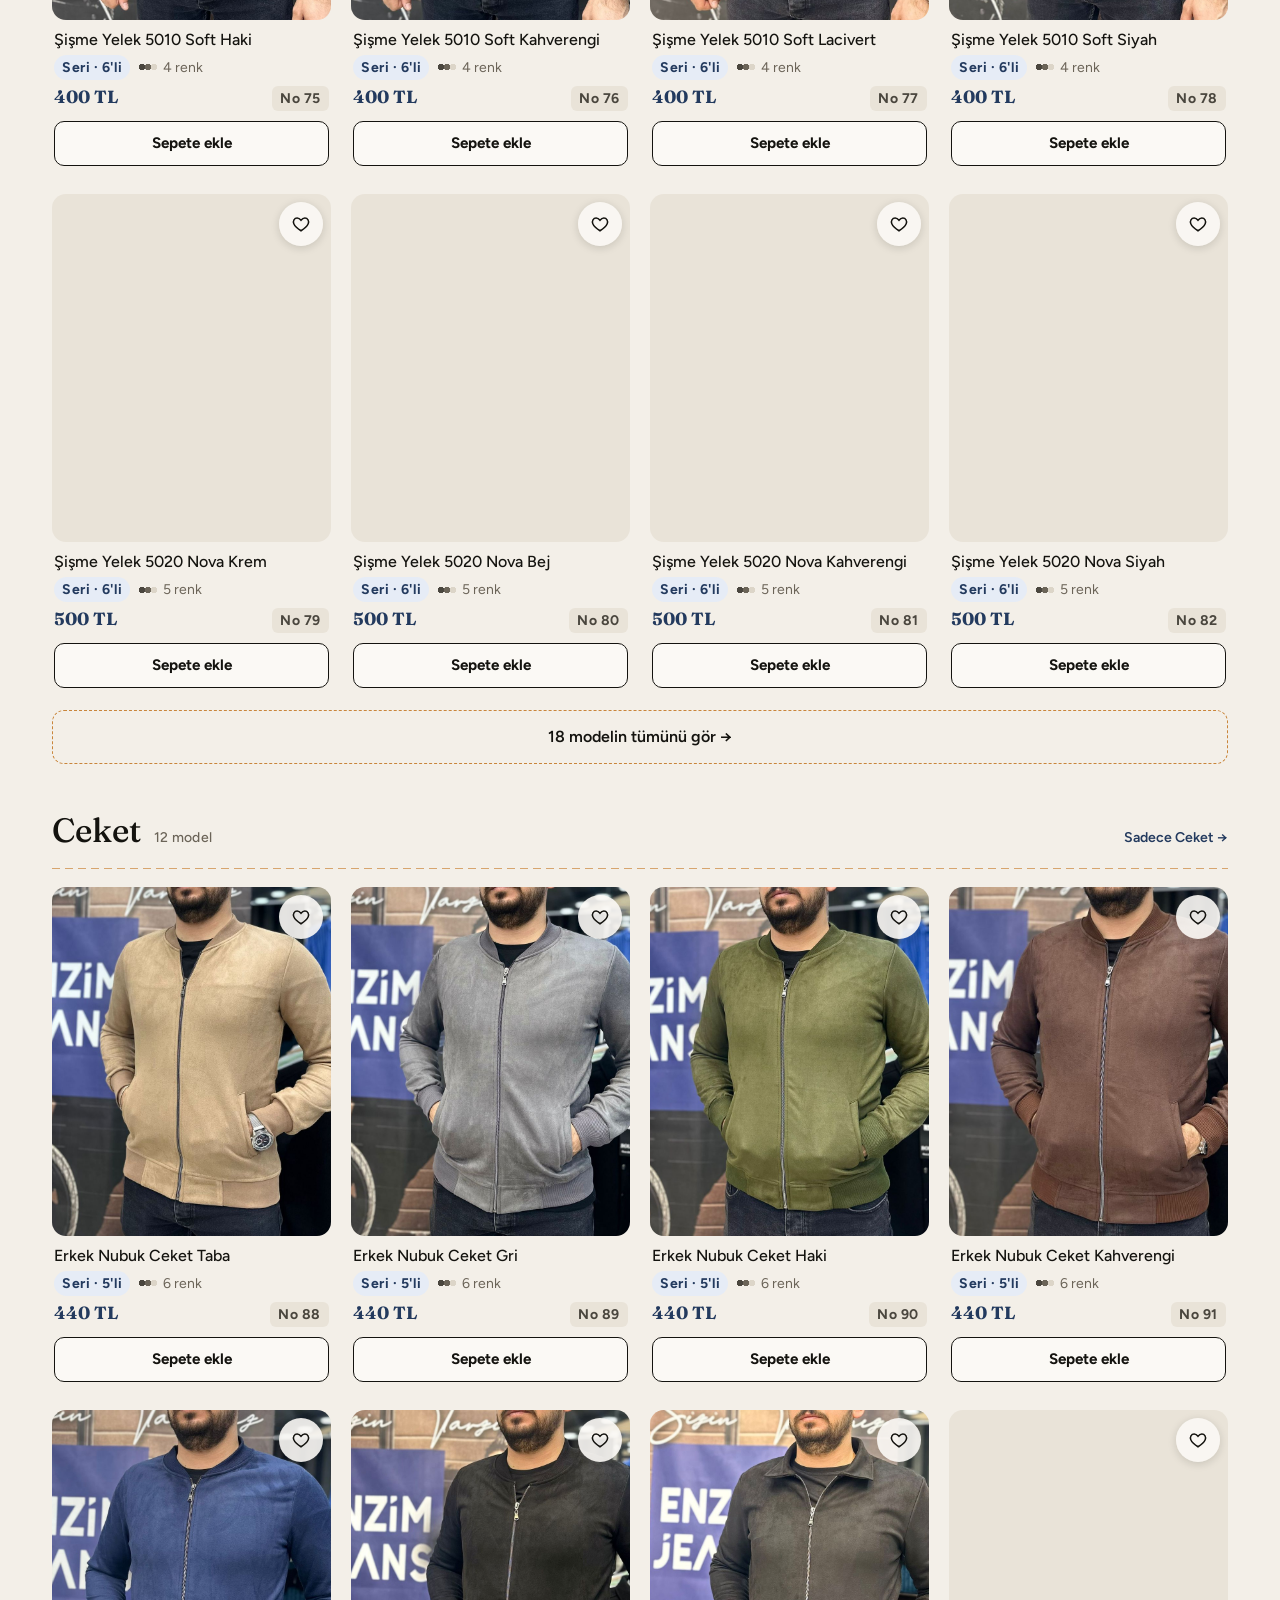
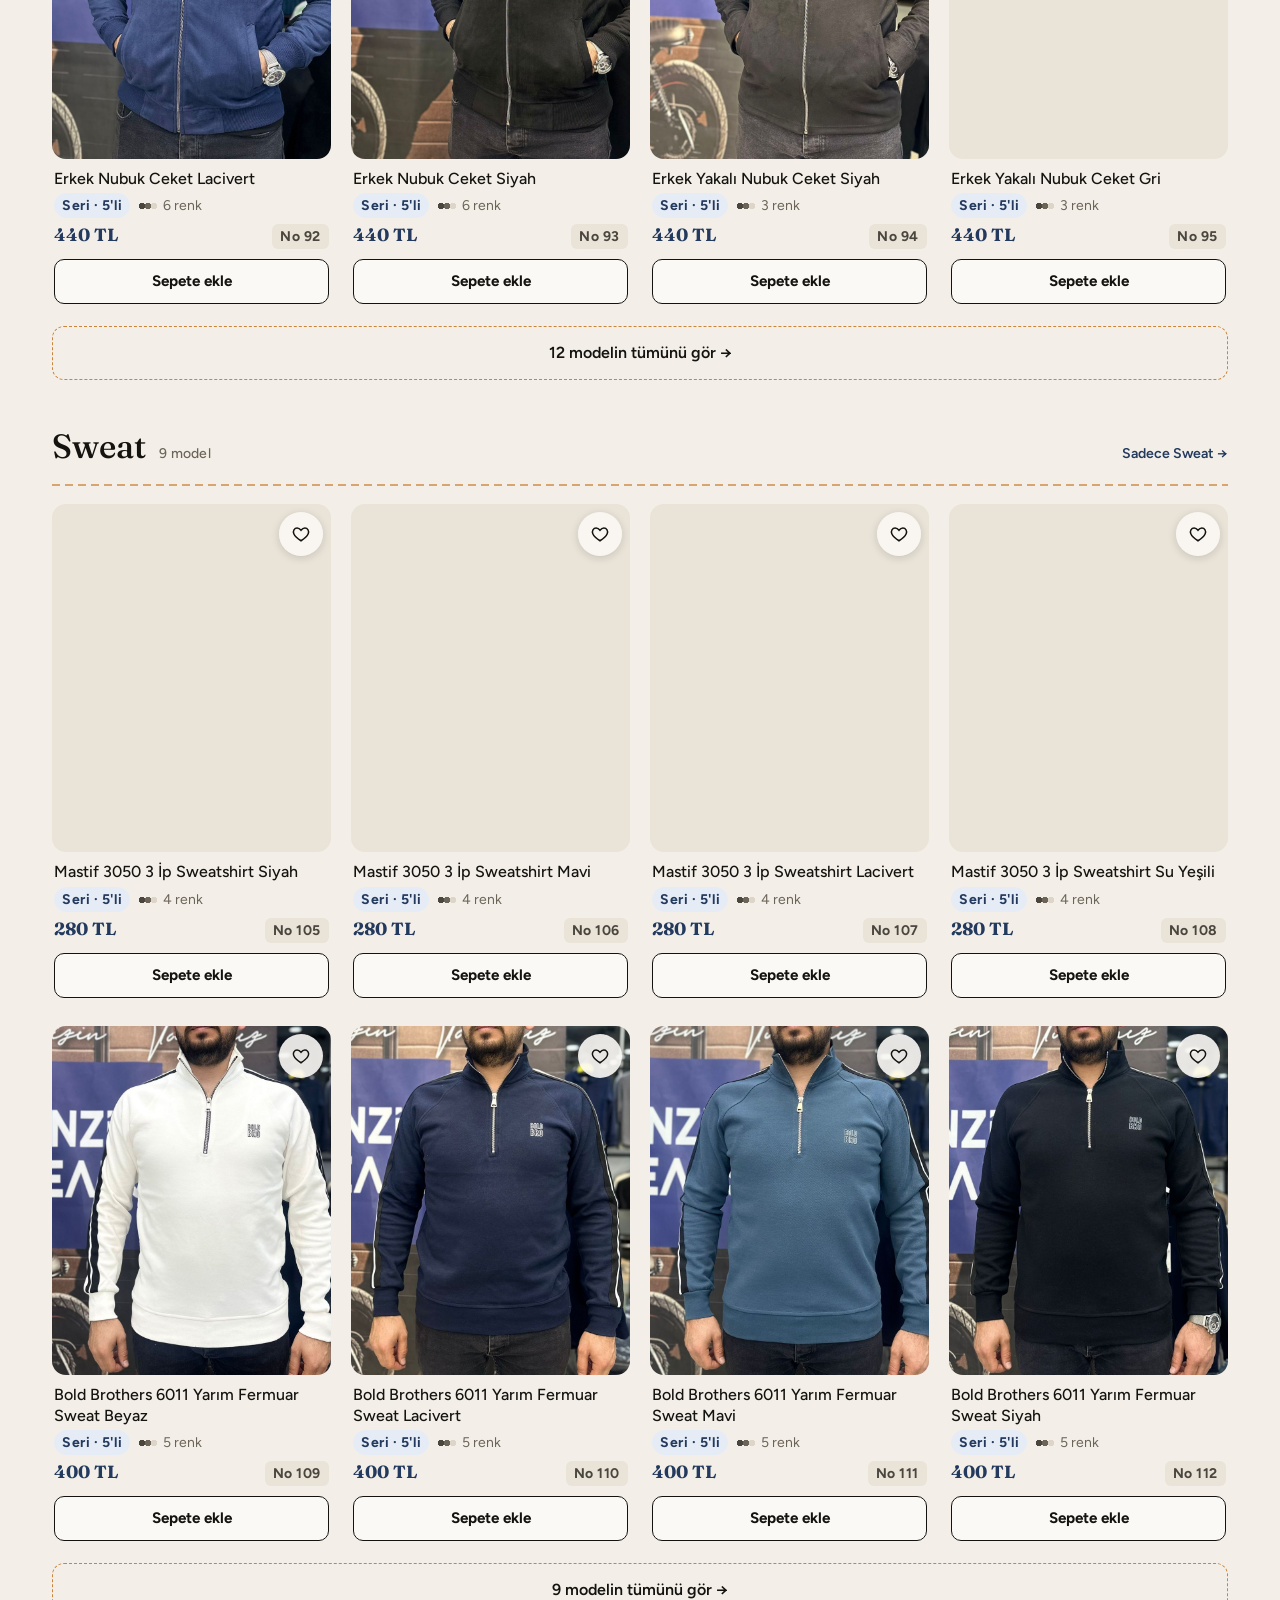
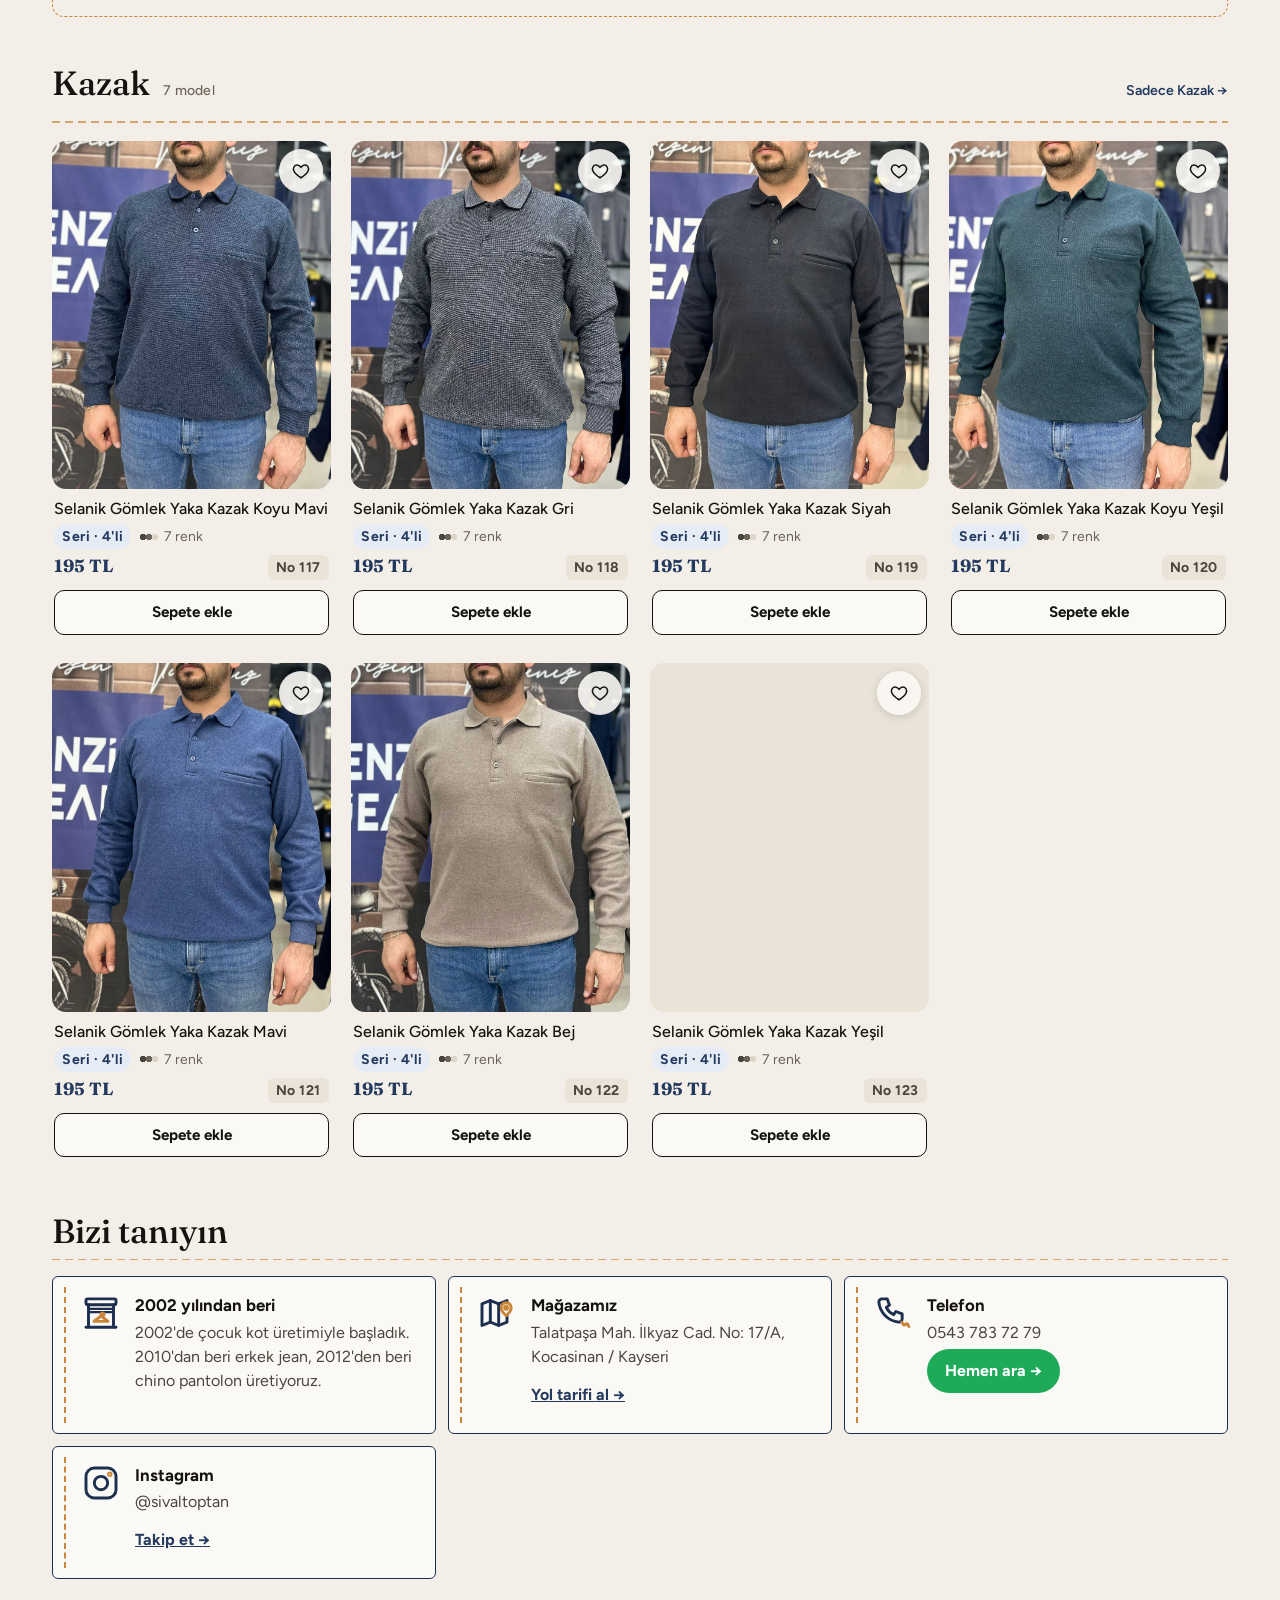
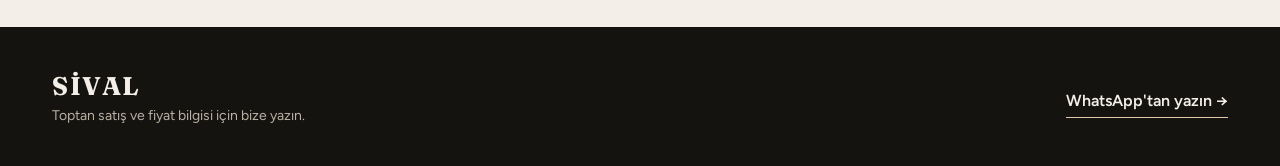
==== commit e708f778: "İstatistikler: Umami sayacı (çerezsiz), ürün/sepet/sipariş/arama olayları; yönetimde ziyaretçi, huni" ====
--- a/index.html
+++ b/index.html
@@ -16,6 +16,8 @@
     <link href="https://fonts.googleapis.com/css2?family=Fraunces:opsz,wght@9..144,500;9..144,700&family=Figtree:wght@400;500;600;700&display=swap" rel="stylesheet">
     <link rel="stylesheet" href="style.css">
     <link rel="stylesheet" href="ikonlar.css">
+    <!-- Ziyaret istatistikleri (Umami: çerezsiz, kişisel veri yok). Sadece yayındaki sitede sayar. -->
+    <script defer src="https://cloud.umami.is/script.js" data-website-id="91cefaf2-0706-425c-ad1e-56dba596ced0" data-domains="enzimjeans.github.io"></script>
 </head>
 <body>
     <!-- Duyuru bandı (yönetim sayfasından düzenlenir) -->
@@ -63,8 +65,8 @@
                 <p class="hero-text">Ürünleri sepete ekleyin, siparişinizi tek dokunuşla WhatsApp'tan iletin.</p>
                 <div class="hero-cta">
                     <a href="#controls" class="btn-paper">Kataloğa göz at</a>
-                    <a href="#" class="btn-ghost" id="heroWhatsApp" target="_blank" rel="noopener">WhatsApp'tan yazın</a>
-                    <a href="katalog.pdf" class="btn-ghost" id="heroPdf" download="SIVAL-katalog.pdf" hidden><i class="ic ic-file" aria-hidden="true"></i> PDF katalog</a>
+                    <a href="#" class="btn-ghost" id="heroWhatsApp" target="_blank" rel="noopener" data-umami-event="whatsapp-yaz">WhatsApp'tan yazın</a>
+                    <a href="katalog.pdf" class="btn-ghost" id="heroPdf" download="SIVAL-katalog.pdf" data-umami-event="pdf-indir" hidden><i class="ic ic-file" aria-hidden="true"></i> PDF katalog</a>
                 </div>
                 <div class="hero-stats" id="heroStats"></div>
             </div>
@@ -169,7 +171,7 @@
         </div>
         <div class="state" id="noProducts" hidden>
             <p>Aramanıza uygun ürün bulunamadı.</p>
-            <a class="ask-btn ask-inline" id="askMissing" href="#" target="_blank" rel="noopener">Aradığınızı WhatsApp'tan sorun</a>
+            <a class="ask-btn ask-inline" id="askMissing" href="#" target="_blank" rel="noopener" data-umami-event="bulunamadi-sor">Aradığınızı WhatsApp'tan sorun</a>
             <br>
             <button class="link-btn" id="resetFilters">Filtreleri temizle</button>
         </div>
@@ -190,8 +192,8 @@
             </div>
             <div class="footer-links">
                 <button class="footer-wa" id="installBtn" hidden><i class="ic ic-mobile" aria-hidden="true"></i> Kataloğu telefonuma ekle</button>
-                <a class="footer-wa" id="footerWhatsApp" href="#" target="_blank" rel="noopener">WhatsApp'tan yazın →</a>
-                <a class="footer-wa" id="footerPdf" href="katalog.pdf" download="SIVAL-katalog.pdf" hidden><i class="ic ic-file" aria-hidden="true"></i> PDF katalog indir</a>
+                <a class="footer-wa" id="footerWhatsApp" href="#" target="_blank" rel="noopener" data-umami-event="whatsapp-yaz">WhatsApp'tan yazın →</a>
+                <a class="footer-wa" id="footerPdf" href="katalog.pdf" download="SIVAL-katalog.pdf" data-umami-event="pdf-indir" hidden><i class="ic ic-file" aria-hidden="true"></i> PDF katalog indir</a>
             </div>
         </div>
     </footer>
--- a/ikonlar.css
+++ b/ikonlar.css
@@ -29,4 +29,5 @@
 .ic-pen { --ic: url("data:image/svg+xml,%3Csvg%20xmlns%3D%22http%3A//www.w3.org/2000/svg%22%20viewBox%3D%220%200%2024%2024%22%20fill%3D%22none%22%20stroke-width%3D%221.75%22%20stroke-linecap%3D%22round%22%20stroke-linejoin%3D%22round%22%3E%3Cg%20stroke%3D%22black%22%3E%3Cpath%20d%3D%22M18.5%203.5L6%2016l-1.5%204.5L9%2019%2021.5%206.5a2.1%202.1%200%200%200-3-3z%22/%3E%3Cellipse%20cx%3D%2218.8%22%20cy%3D%225.2%22%20rx%3D%22.5%22%20ry%3D%221.1%22%20transform%3D%22rotate%2845%2018.8%205.2%29%22/%3E%3C/g%3E%3Cg%20stroke%3D%22black%22%3E%3Cpath%20d%3D%22M17.8%206.2c-3.5%202-1.5%205-5%207.5s-6%201-8%204%22%20stroke-dasharray%3D%222%201.6%22/%3E%3C/g%3E%3C/svg%3E"); --ic2: url("data:image/svg+xml,%3Csvg%20xmlns%3D%22http%3A//www.w3.org/2000/svg%22%20viewBox%3D%220%200%2024%2024%22%20fill%3D%22none%22%20stroke-width%3D%221.75%22%20stroke-linecap%3D%22round%22%20stroke-linejoin%3D%22round%22%3E%3Cg%20stroke%3D%22%231c2f4f%22%3E%3Cpath%20d%3D%22M18.5%203.5L6%2016l-1.5%204.5L9%2019%2021.5%206.5a2.1%202.1%200%200%200-3-3z%22/%3E%3Cellipse%20cx%3D%2218.8%22%20cy%3D%225.2%22%20rx%3D%22.5%22%20ry%3D%221.1%22%20transform%3D%22rotate%2845%2018.8%205.2%29%22/%3E%3C/g%3E%3Cg%20stroke%3D%22%23c9853a%22%3E%3Cpath%20d%3D%22M17.8%206.2c-3.5%202-1.5%205-5%207.5s-6%201-8%204%22%20stroke-dasharray%3D%222%201.6%22/%3E%3C/g%3E%3C/svg%3E"); }
 .ic-video { --ic: url("data:image/svg+xml,%3Csvg%20xmlns%3D%22http%3A//www.w3.org/2000/svg%22%20viewBox%3D%220%200%2024%2024%22%20fill%3D%22none%22%20stroke-width%3D%221.75%22%20stroke-linecap%3D%22round%22%20stroke-linejoin%3D%22round%22%3E%3Cg%20stroke%3D%22black%22%3E%3Crect%20x%3D%222%22%20y%3D%226%22%20width%3D%2214%22%20height%3D%2212%22%20rx%3D%222%22/%3E%3C/g%3E%3Cg%20stroke%3D%22black%22%3E%3Cpath%20d%3D%22M16%2010.5l6-3.5v10l-6-3.5z%22/%3E%3C/g%3E%3C/svg%3E"); --ic2: url("data:image/svg+xml,%3Csvg%20xmlns%3D%22http%3A//www.w3.org/2000/svg%22%20viewBox%3D%220%200%2024%2024%22%20fill%3D%22none%22%20stroke-width%3D%221.75%22%20stroke-linecap%3D%22round%22%20stroke-linejoin%3D%22round%22%3E%3Cg%20stroke%3D%22%231c2f4f%22%3E%3Crect%20x%3D%222%22%20y%3D%226%22%20width%3D%2214%22%20height%3D%2212%22%20rx%3D%222%22/%3E%3C/g%3E%3Cg%20stroke%3D%22%23c9853a%22%3E%3Cpath%20d%3D%22M16%2010.5l6-3.5v10l-6-3.5z%22/%3E%3C/g%3E%3C/svg%3E"); }
 .ic-tape { --ic: url("data:image/svg+xml,%3Csvg%20xmlns%3D%22http%3A//www.w3.org/2000/svg%22%20viewBox%3D%220%200%2024%2024%22%20fill%3D%22none%22%20stroke-width%3D%221.75%22%20stroke-linecap%3D%22round%22%20stroke-linejoin%3D%22round%22%3E%3Cg%20stroke%3D%22black%22%3E%3Ccircle%20cx%3D%229%22%20cy%3D%2210%22%20r%3D%226.5%22/%3E%3Ccircle%20cx%3D%229%22%20cy%3D%2210%22%20r%3D%222%22/%3E%3C/g%3E%3Cg%20stroke%3D%22black%22%3E%3Cpath%20d%3D%22M9%2016.5h12.5v-4H15%22/%3E%3Cpath%20d%3D%22M12.5%2016.5v-1.8M15.5%2016.5v-2.4M18.5%2016.5v-1.8%22%20stroke-width%3D%221.4%22/%3E%3C/g%3E%3C/svg%3E"); --ic2: url("data:image/svg+xml,%3Csvg%20xmlns%3D%22http%3A//www.w3.org/2000/svg%22%20viewBox%3D%220%200%2024%2024%22%20fill%3D%22none%22%20stroke-width%3D%221.75%22%20stroke-linecap%3D%22round%22%20stroke-linejoin%3D%22round%22%3E%3Cg%20stroke%3D%22%231c2f4f%22%3E%3Ccircle%20cx%3D%229%22%20cy%3D%2210%22%20r%3D%226.5%22/%3E%3Ccircle%20cx%3D%229%22%20cy%3D%2210%22%20r%3D%222%22/%3E%3C/g%3E%3Cg%20stroke%3D%22%23c9853a%22%3E%3Cpath%20d%3D%22M9%2016.5h12.5v-4H15%22/%3E%3Cpath%20d%3D%22M12.5%2016.5v-1.8M15.5%2016.5v-2.4M18.5%2016.5v-1.8%22%20stroke-width%3D%221.4%22/%3E%3C/g%3E%3C/svg%3E"); }
+.ic-chart { --ic: url("data:image/svg+xml,%3Csvg%20xmlns%3D%22http%3A//www.w3.org/2000/svg%22%20viewBox%3D%220%200%2024%2024%22%20fill%3D%22none%22%20stroke-width%3D%221.75%22%20stroke-linecap%3D%22round%22%20stroke-linejoin%3D%22round%22%3E%3Cg%20stroke%3D%22black%22%3E%3Cpath%20d%3D%22M3%2020.5h18%22/%3E%3Crect%20x%3D%225%22%20y%3D%2212%22%20width%3D%223.2%22%20height%3D%228.5%22%20rx%3D%22.6%22/%3E%3Crect%20x%3D%2210.4%22%20y%3D%228%22%20width%3D%223.2%22%20height%3D%2212.5%22%20rx%3D%22.6%22/%3E%3C/g%3E%3Cg%20stroke%3D%22black%22%3E%3Crect%20x%3D%2215.8%22%20y%3D%224%22%20width%3D%223.2%22%20height%3D%2216.5%22%20rx%3D%22.6%22%20fill%3D%22black%22/%3E%3C/g%3E%3C/svg%3E"); --ic2: url("data:image/svg+xml,%3Csvg%20xmlns%3D%22http%3A//www.w3.org/2000/svg%22%20viewBox%3D%220%200%2024%2024%22%20fill%3D%22none%22%20stroke-width%3D%221.75%22%20stroke-linecap%3D%22round%22%20stroke-linejoin%3D%22round%22%3E%3Cg%20stroke%3D%22%231c2f4f%22%3E%3Cpath%20d%3D%22M3%2020.5h18%22/%3E%3Crect%20x%3D%225%22%20y%3D%2212%22%20width%3D%223.2%22%20height%3D%228.5%22%20rx%3D%22.6%22/%3E%3Crect%20x%3D%2210.4%22%20y%3D%228%22%20width%3D%223.2%22%20height%3D%2212.5%22%20rx%3D%22.6%22/%3E%3C/g%3E%3Cg%20stroke%3D%22%23c9853a%22%3E%3Crect%20x%3D%2215.8%22%20y%3D%224%22%20width%3D%223.2%22%20height%3D%2216.5%22%20rx%3D%22.6%22%20fill%3D%22%23c9853a%22/%3E%3C/g%3E%3C/svg%3E"); }
 .ic-alert { --ic: url("data:image/svg+xml,%3Csvg%20xmlns%3D%22http%3A//www.w3.org/2000/svg%22%20viewBox%3D%220%200%2024%2024%22%20fill%3D%22none%22%20stroke-width%3D%221.75%22%20stroke-linecap%3D%22round%22%20stroke-linejoin%3D%22round%22%3E%3Cg%20stroke%3D%22black%22%3E%3Cpath%20d%3D%22M12%203l10%2018H2z%22/%3E%3C/g%3E%3Cg%20stroke%3D%22black%22%3E%3Cpath%20d%3D%22M12%2010v5M12%2018h.01%22%20stroke-width%3D%222.2%22/%3E%3C/g%3E%3C/svg%3E"); --ic2: url("data:image/svg+xml,%3Csvg%20xmlns%3D%22http%3A//www.w3.org/2000/svg%22%20viewBox%3D%220%200%2024%2024%22%20fill%3D%22none%22%20stroke-width%3D%221.75%22%20stroke-linecap%3D%22round%22%20stroke-linejoin%3D%22round%22%3E%3Cg%20stroke%3D%22%231c2f4f%22%3E%3Cpath%20d%3D%22M12%203l10%2018H2z%22/%3E%3C/g%3E%3Cg%20stroke%3D%22%23c9853a%22%3E%3Cpath%20d%3D%22M12%2010v5M12%2018h.01%22%20stroke-width%3D%222.2%22/%3E%3C/g%3E%3C/svg%3E"); }
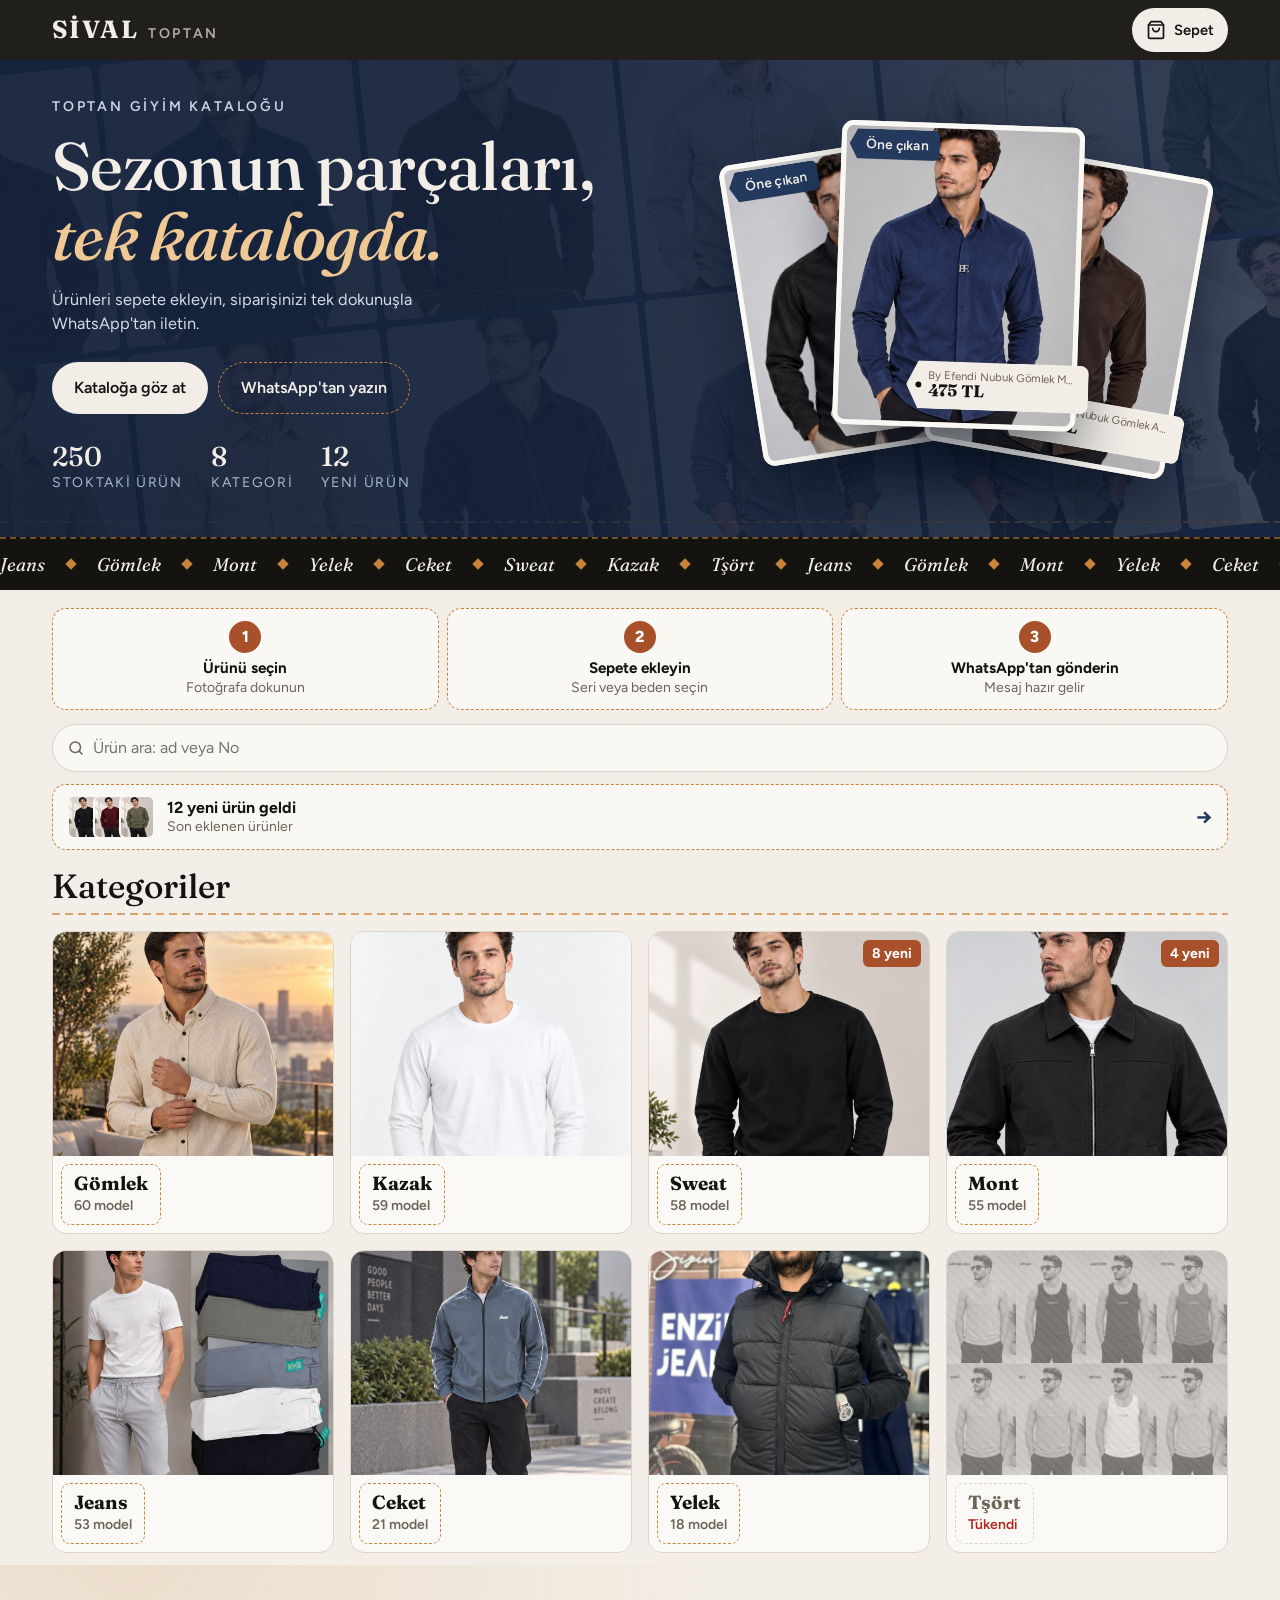
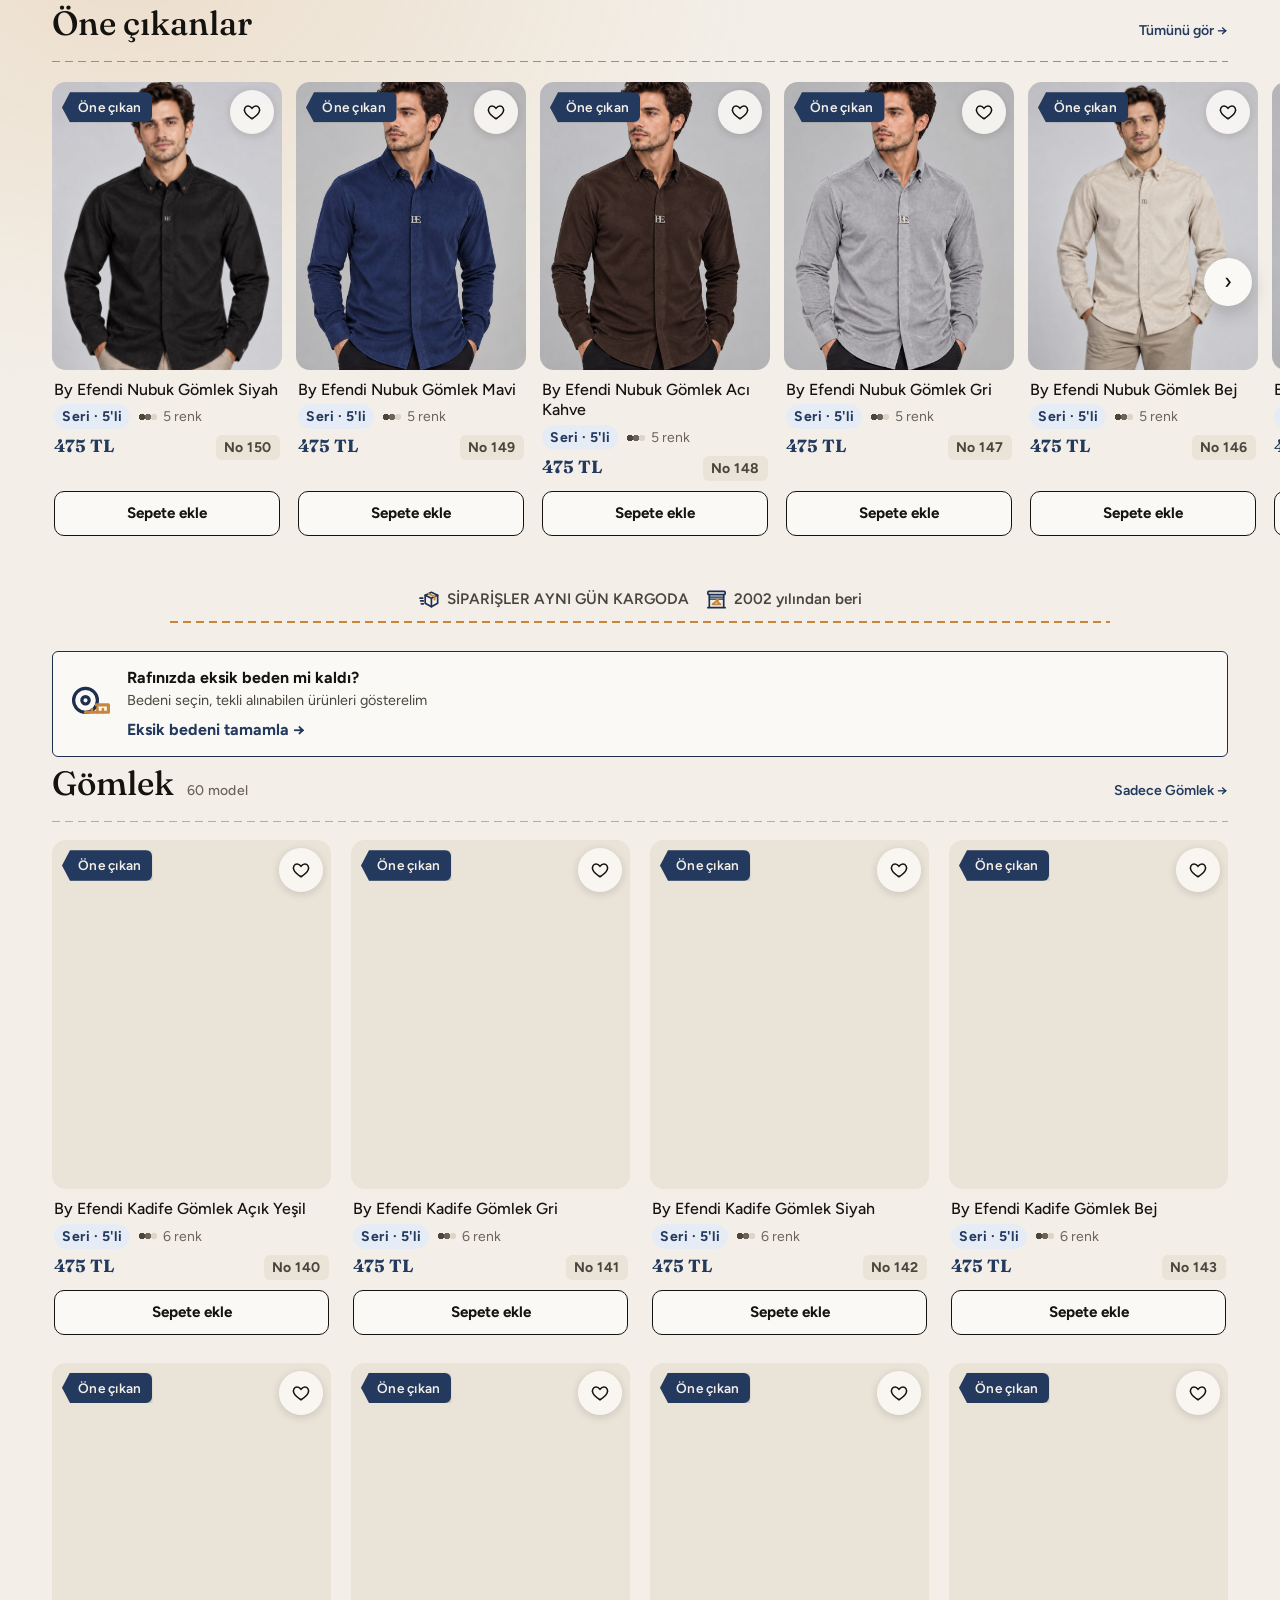
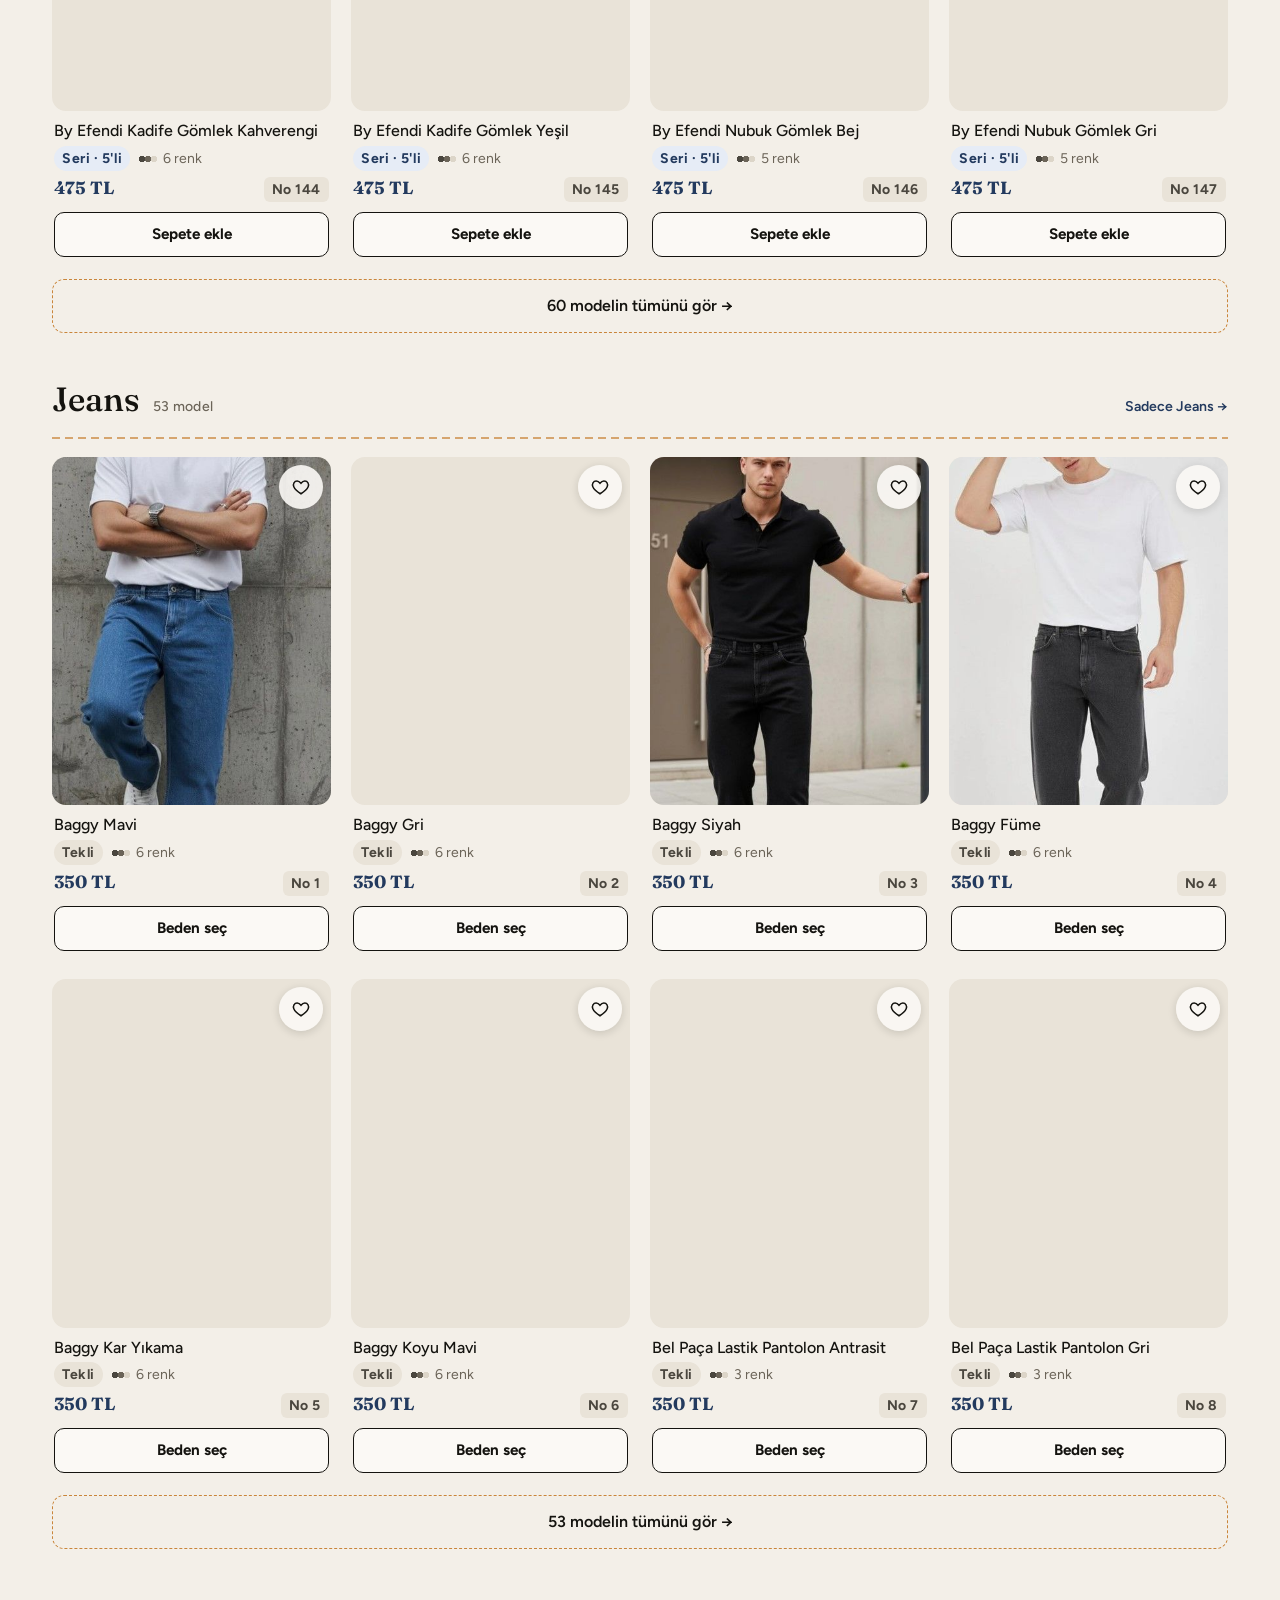
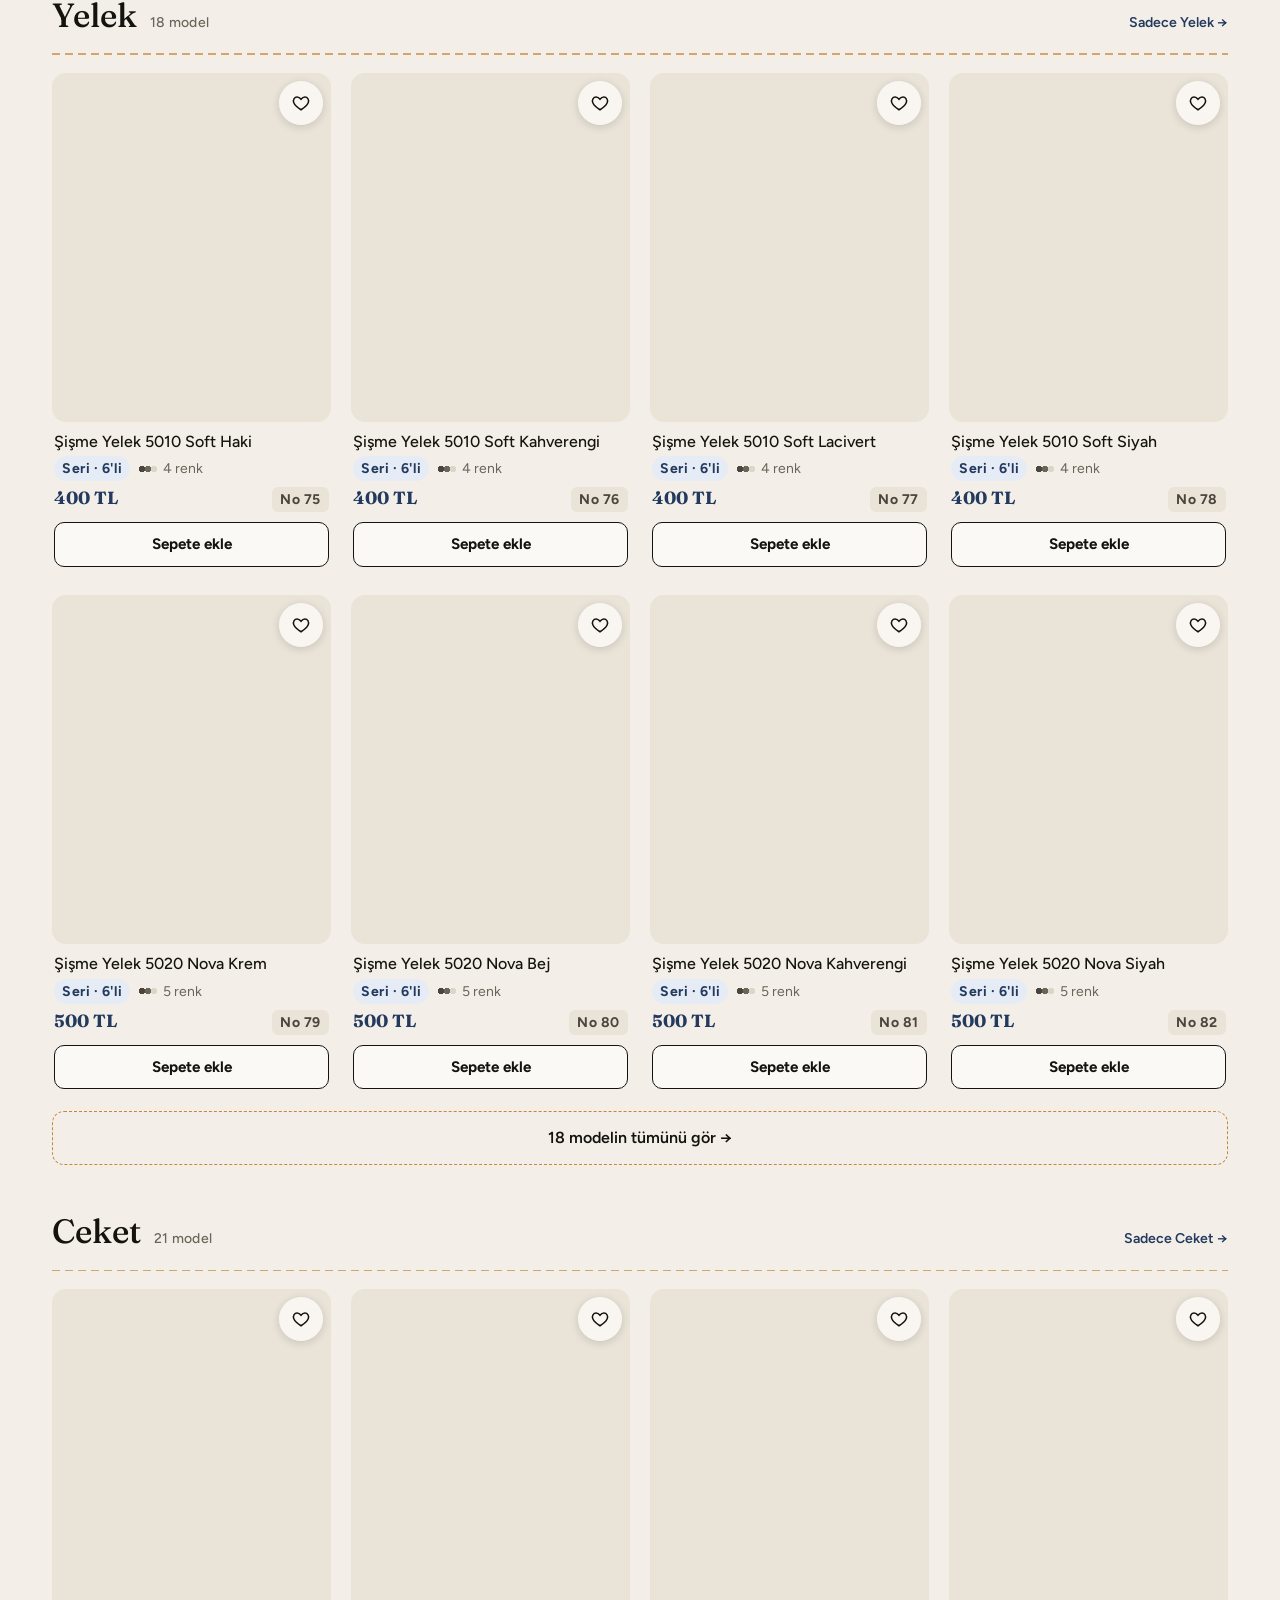
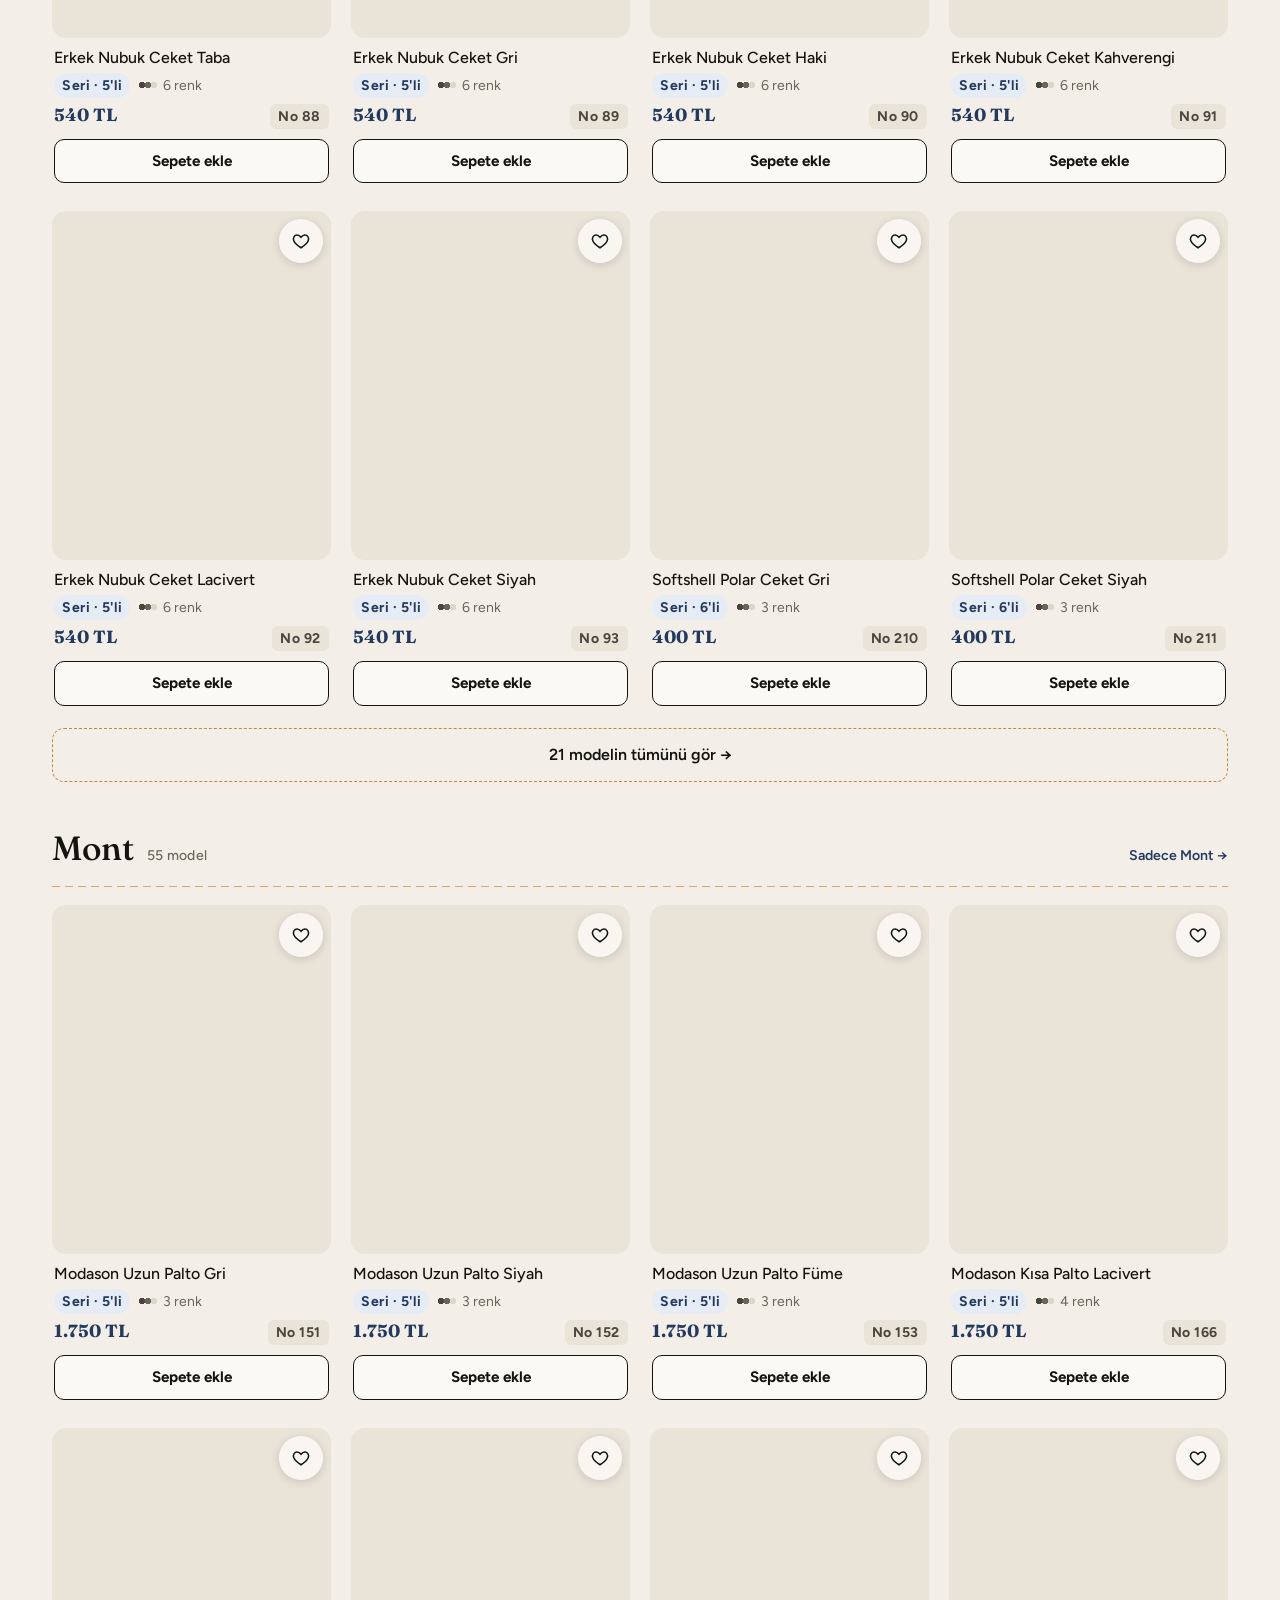
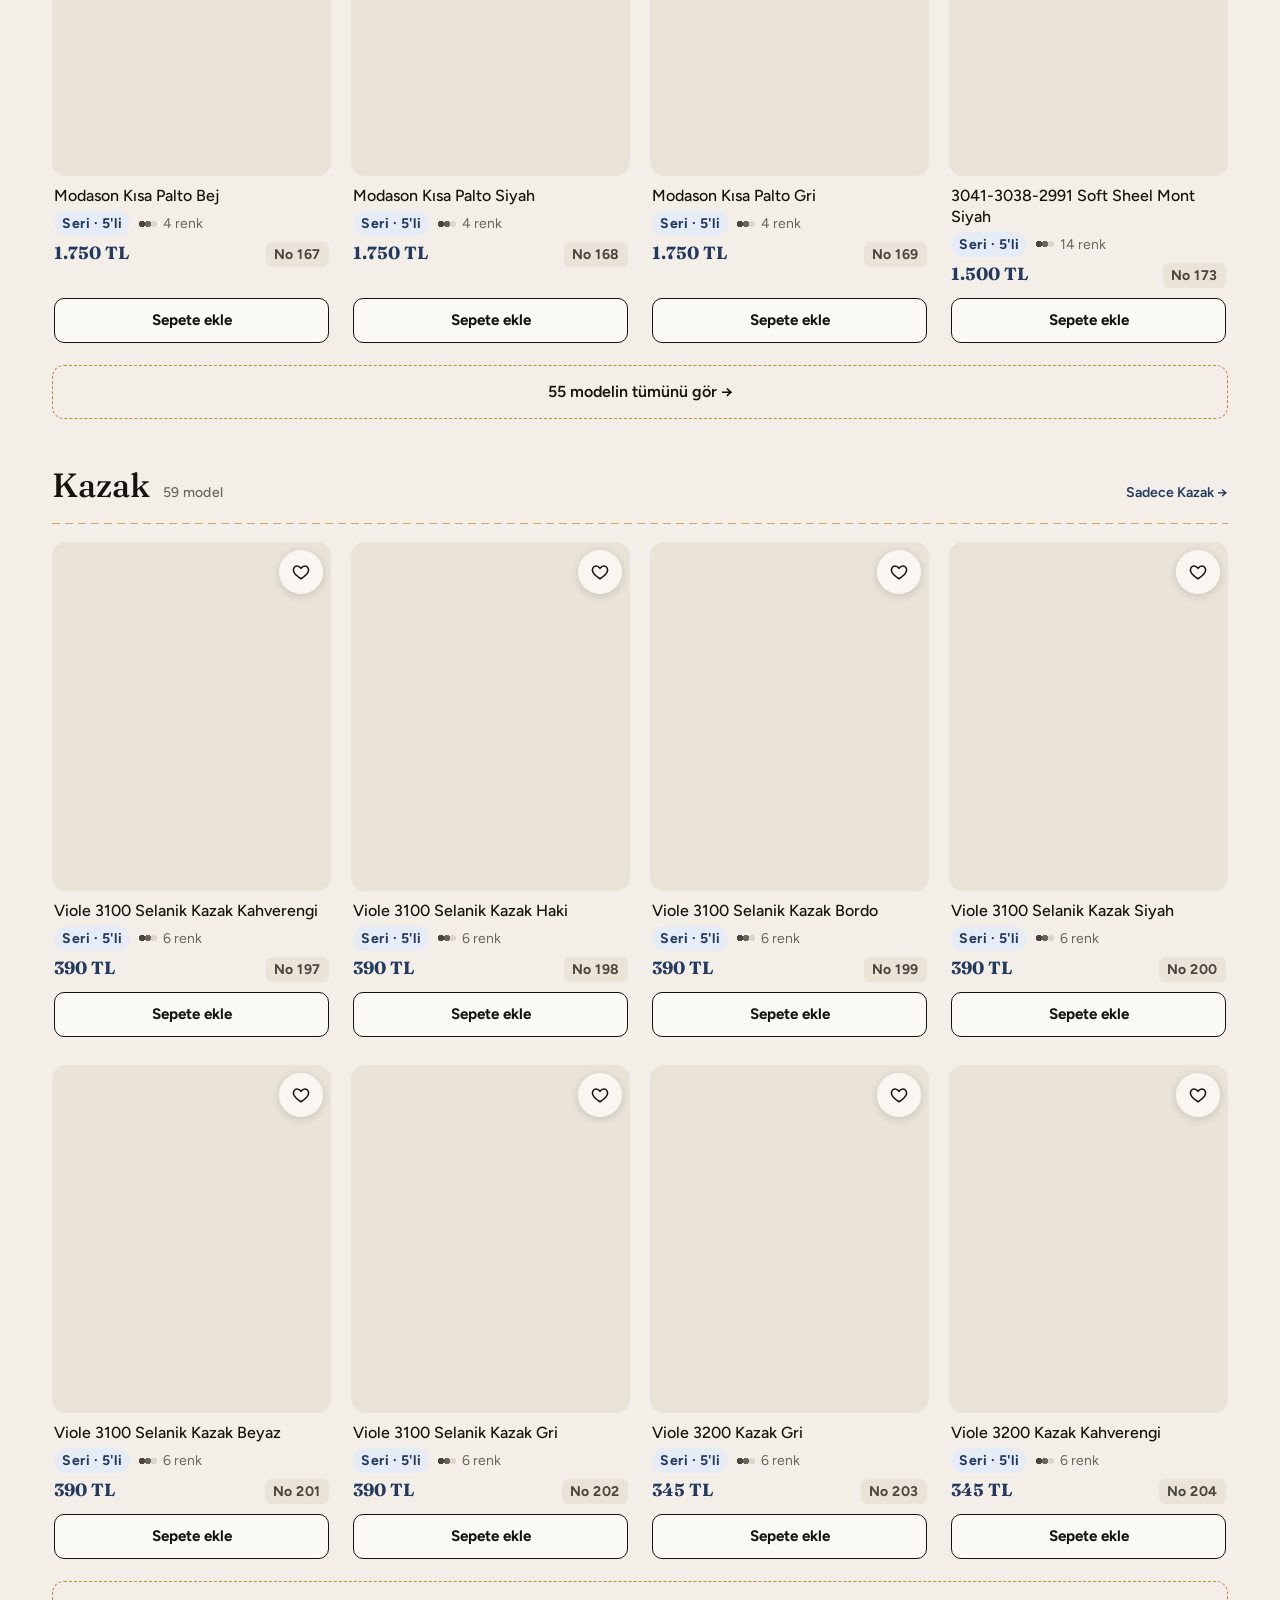
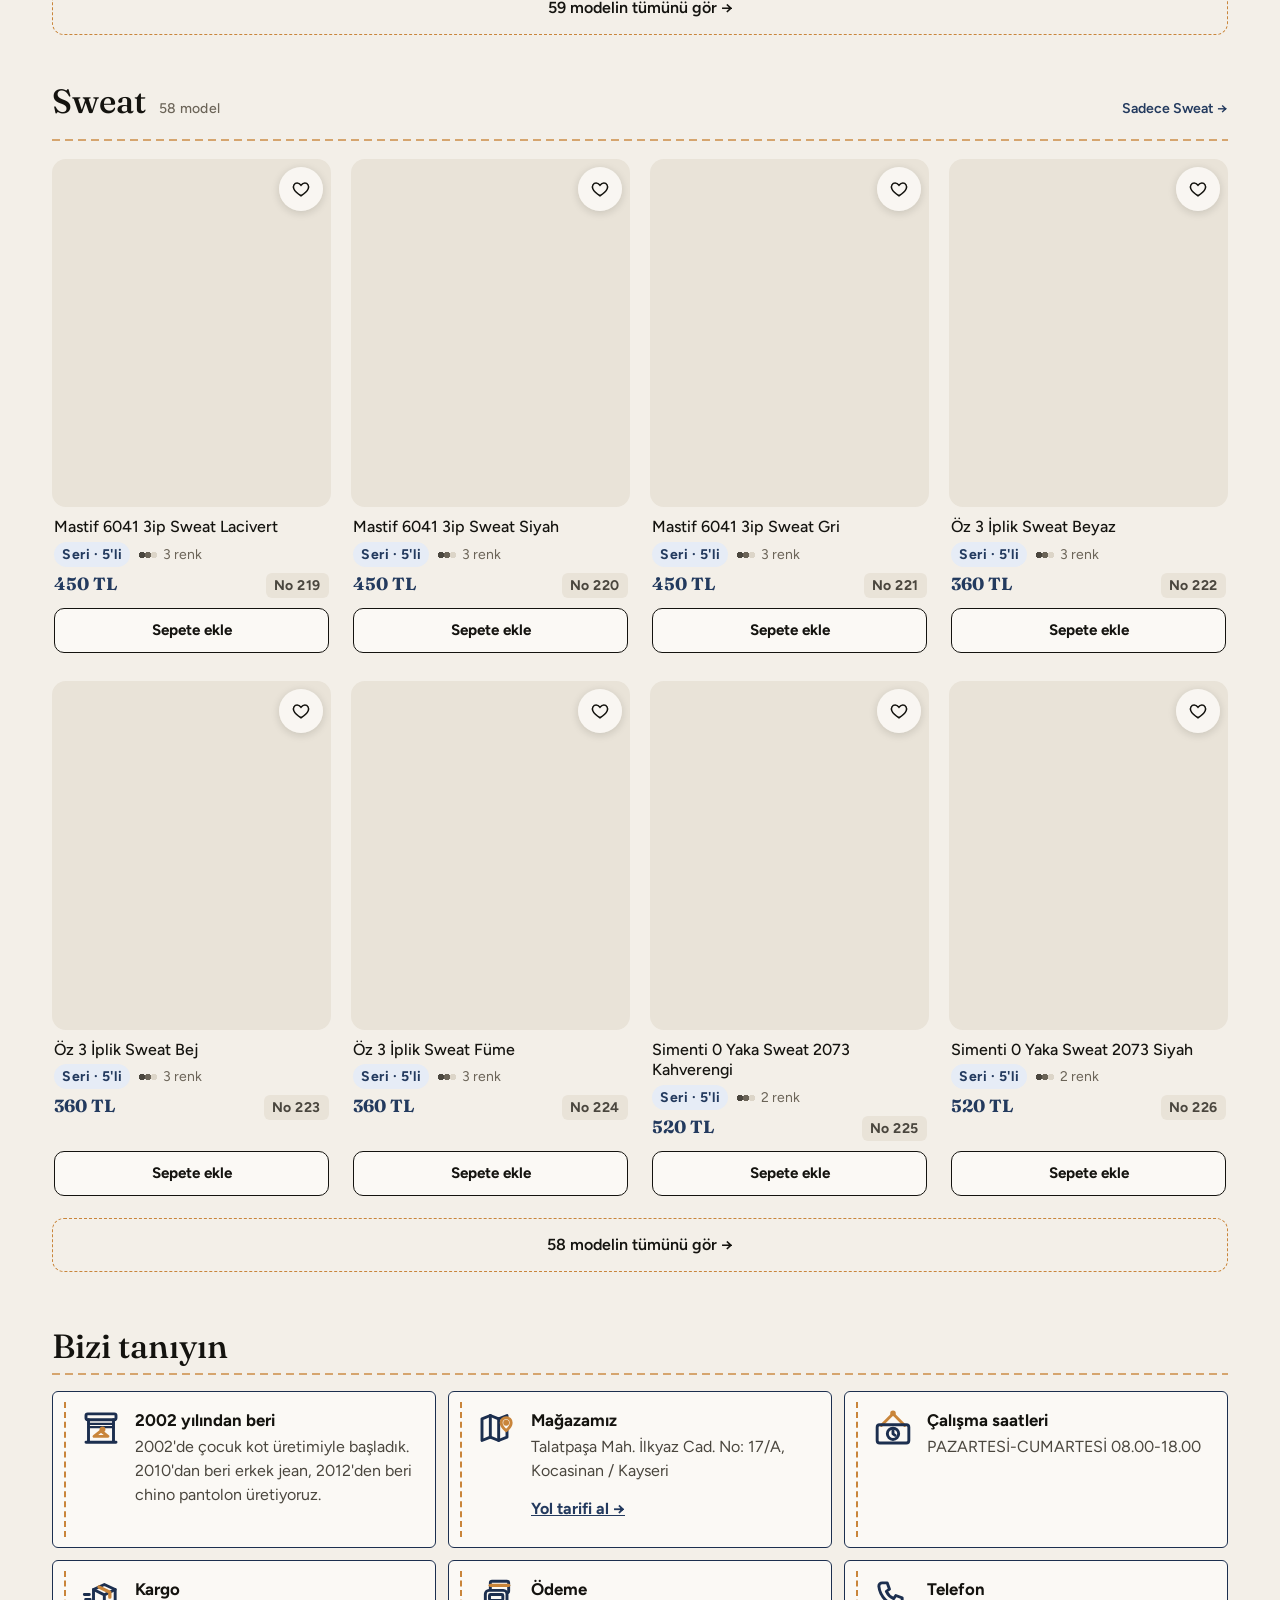
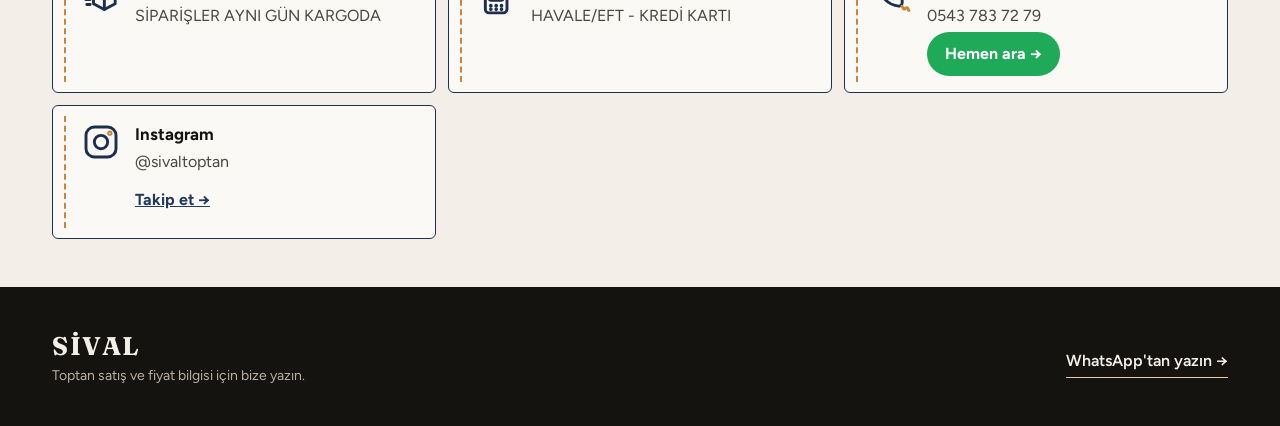
==== commit e53cf06a: "Katalog: kategori kapıları, alt menü, yapışık "Sepete ekle" - Açılışta kot etiketli kategori kapılar" ====
--- a/index.html
+++ b/index.html
@@ -5,7 +5,7 @@
     <meta name="viewport" content="width=device-width, initial-scale=1.0">
     <title>SİVAL - Toptan Satış Kataloğu</title>
     <meta name="description" content="SİVAL toptan giyim kataloğu: jean, gömlek, mont, yelek ve daha fazlası. Sepetinizi oluşturun, WhatsApp'tan sipariş verin.">
-    <meta name="theme-color" content="#14130f">
+    <meta name="theme-color" content="#1c2f4f">
     <link rel="manifest" href="manifest.webmanifest">
     <link rel="apple-touch-icon" href="ikonlar/apple-touch-icon.png">
     <meta name="apple-mobile-web-app-capable" content="yes">
@@ -19,7 +19,7 @@
     <!-- Ziyaret istatistikleri (Umami: çerezsiz, kişisel veri yok). Sadece yayındaki sitede sayar. -->
     <script defer src="https://cloud.umami.is/script.js" data-website-id="91cefaf2-0706-425c-ad1e-56dba596ced0" data-domains="enzimjeans.github.io"></script>
 </head>
-<body>
+<body data-view="home">
     <!-- Duyuru bandı (yönetim sayfasından düzenlenir) -->
     <div class="promo" id="promo" hidden>
         <button class="promo-main" id="promoMain">
@@ -84,37 +84,82 @@
             <li><span>2</span><b>Sepete ekleyin</b><small>Seri veya beden seçin</small></li>
             <li><span>3</span><b>WhatsApp'tan gönderin</b><small>Mesaj hazır gelir</small></li>
         </ol>
+        <div class="reorder" id="reorderBox" hidden>
+            <div class="reorder-text">
+                <strong>Tekrar hoş geldiniz!</strong>
+                <span id="reorderInfo"></span>
+            </div>
+            <div class="reorder-actions">
+                <button class="reorder-btn" id="reorderBtn">Siparişi tekrarla</button>
+                <button class="reorder-close" id="reorderClose" aria-label="Kapat">&times;</button>
+            </div>
+        </div>
+    </div>
+
+    <div class="controls" id="controls">
+        <div class="wrap">
+            <div class="cat-head" id="catHead">
+                <button class="cat-back" id="catBack"><span aria-hidden="true">←</span> Tüm kategoriler</button>
+                <div class="cat-title">
+                    <h2 id="catTitle"></h2>
+                    <span id="catMeta"></span>
+                </div>
+            </div>
+            <div class="controls-row">
+                <label class="search">
+                    <svg width="18" height="18" viewBox="0 0 24 24" fill="none" stroke="currentColor" stroke-width="2" stroke-linecap="round" aria-hidden="true"><circle cx="11" cy="11" r="7"/><path d="m20 20-3.5-3.5"/></svg>
+                    <input type="search" id="searchInput" placeholder="Ürün ara: ad veya No" aria-label="Ürün ara">
+                </label>
+                <select id="sortSelect" aria-label="Sıralama">
+                    <option value="default">Sırala</option>
+                    <option value="price-asc">Ucuzdan pahalıya</option>
+                    <option value="price-desc">Pahalıdan ucuza</option>
+                    <option value="name-asc">Ada göre A-Z</option>
+                </select>
+            </div>
+            <div class="chips" id="categoryChips" role="tablist" aria-label="Kategoriler"></div>
+            <div class="sale-filters" id="saleFilters" role="group" aria-label="Süzgeçler">
+                <button class="filt on" data-filter="stock" aria-pressed="true">Stokta olanlar</button>
+                <button class="filt" data-filter="seri" aria-pressed="false">Seri</button>
+                <button class="filt" data-filter="tekli" aria-pressed="false">Tekli</button>
+            </div>
+        </div>
+    </div>
+
+    <section class="wrap gates-wrap" id="gatesWrap" hidden>
+        <button class="new-strip" id="newStrip" data-goto="new" hidden>
+            <span class="new-thumbs" id="newThumbs" aria-hidden="true"></span>
+            <span class="new-text"><b id="newStripText"></b><small>Son eklenen ürünler</small></span>
+            <span class="new-go" aria-hidden="true">→</span>
+        </button>
+        <div class="section-head">
+            <h2>Kategoriler</h2>
+        </div>
+        <div class="gates" id="catTiles"></div>
+    </section>
+
+    <section class="spotlight featured" id="featured" hidden>
+        <div class="wrap">
+            <div class="section-head">
+                <h2>Öne çıkanlar</h2>
+                <button class="section-link" data-goto="featured">Tümünü gör →</button>
+            </div>
+        </div>
+        <div class="rail-wrap">
+            <button class="rail-arrow prev" data-rail="-1" aria-label="Önceki ürünler">‹</button>
+            <div class="rail" id="featRail"></div>
+            <button class="rail-arrow next" data-rail="1" aria-label="Sonraki ürünler">›</button>
+        </div>
+    </section>
+
+    <div class="wrap size-cta-wrap">
         <div class="trust-strip" id="trustStrip" hidden></div>
         <button class="size-cta" id="sizeCta" hidden>
             <i class="ic duo ic-tape" aria-hidden="true"></i>
             <span><b>Rafınızda eksik beden mi kaldı?</b><small>Bedeni seçin, tekli alınabilen ürünleri gösterelim</small></span>
             <em>Eksik bedeni tamamla →</em>
         </button>
-        <div class="reorder" id="reorderBox" hidden>
-            <div class="reorder-text">
-                <strong>Tekrar hoş geldiniz!</strong>
-                <span id="reorderInfo"></span>
-            </div>
-            <div class="reorder-actions">
-                <button class="reorder-btn" id="reorderBtn">Siparişi tekrarla</button>
-                <button class="reorder-close" id="reorderClose" aria-label="Kapat">&times;</button>
-            </div>
-        </div>
-    </div>
-
-    <section class="spotlight featured" id="featured" hidden>
-        <div class="wrap">
-            <div class="section-head">
-                <h2>Öne çıkanlar</h2>
-                <button class="section-link" data-goto="featured">Tümünü gör →</button>
-            </div>
-        </div>
-        <div class="rail-wrap">
-            <button class="rail-arrow prev" data-rail="-1" aria-label="Önceki ürünler">‹</button>
-            <div class="rail" id="featRail"></div>
-            <button class="rail-arrow next" data-rail="1" aria-label="Sonraki ürünler">›</button>
-        </div>
-    </section>
+    </div>
 
     <section class="spotlight" id="spotlight" hidden>
         <div class="wrap">
@@ -129,31 +174,6 @@
             <button class="rail-arrow next" data-rail="1" aria-label="Sonraki ürünler">›</button>
         </div>
     </section>
-
-    <section class="wrap cat-tiles-wrap" id="catTilesWrap" hidden>
-        <div class="section-head">
-            <h2>Kategoriler</h2>
-        </div>
-        <div class="cat-tiles" id="catTiles"></div>
-    </section>
-
-    <div class="controls" id="controls">
-        <div class="wrap">
-            <div class="controls-row">
-                <label class="search">
-                    <svg width="18" height="18" viewBox="0 0 24 24" fill="none" stroke="currentColor" stroke-width="2" stroke-linecap="round" aria-hidden="true"><circle cx="11" cy="11" r="7"/><path d="m20 20-3.5-3.5"/></svg>
-                    <input type="search" id="searchInput" placeholder="Ürün adı veya numarası..." aria-label="Ürün ara">
-                </label>
-                <select id="sortSelect" aria-label="Sıralama">
-                    <option value="default">Önerilen</option>
-                    <option value="price-asc">Fiyat: Düşükten yükseğe</option>
-                    <option value="price-desc">Fiyat: Yüksekten düşüğe</option>
-                    <option value="name-asc">İsim: A-Z</option>
-                </select>
-            </div>
-            <div class="chips" id="categoryChips" role="tablist" aria-label="Kategoriler"></div>
-        </div>
-    </div>
 
     <main class="wrap">
         <div class="size-banner" id="sizeBanner" hidden>
@@ -206,6 +226,21 @@
         </span>
         <span class="cart-bar-goal" id="cartBarGoal" hidden></span>
     </button>
+
+    <!-- Telefonda açılışta sepet hedefi: "X TL daha → kargo bedava" (dokununca sepet) -->
+    <button class="dock-goal" id="dockGoal" hidden></button>
+
+    <!-- Telefonda alt menü -->
+    <nav class="dock" id="dock" aria-label="Alt menü">
+        <button class="dock-btn on" data-dock="home"><i class="ic ic-grid" aria-hidden="true"></i><span>Katalog</span></button>
+        <button class="dock-btn" data-dock="search"><i class="ic ic-search" aria-hidden="true"></i><span>Ara</span></button>
+        <button class="dock-btn dock-cart" data-dock="cart" aria-label="Sepet">
+            <span class="dock-cart-ring"><i class="ic ic-bag" aria-hidden="true"></i><b id="dockCount" hidden>0</b></span>
+            <span>Sepet</span>
+        </button>
+        <button class="dock-btn" data-dock="reorder"><i class="ic ic-repeat" aria-hidden="true"></i><span>Tekrarla</span></button>
+        <a class="dock-btn" data-dock="wa" id="dockWa" href="#" target="_blank" rel="noopener" data-umami-event="whatsapp-yaz"><i class="ic ic-chat" aria-hidden="true"></i><span>Yaz</span></a>
+    </nav>
 
     <!-- Ürün detayı -->
     <dialog class="sheet product-sheet" id="productModal" aria-labelledby="modalTitle">
--- a/style.css
+++ b/style.css
@@ -2517,3 +2517,337 @@
     /* kayan şerit süs amaçlı ve yavaş; bu ayarda da dönsün */
     .ticker-track { animation-duration: 70s; }
 }
+
+/* ============================================
+   Kategori kapıları + alt menü (açılış / kategori görünümü)
+   ============================================ */
+
+/* "hidden" her zaman gizlesin (sepet rozetindeki "0" gibi: display kuralı onu ezmesin) */
+[hidden] { display: none !important; }
+
+/* Görünümler: açılışta kapılar, kategoride ürünler */
+body[data-view="cat"] :is(.hero, .ticker, .how, #trustStrip, #reorderBox, .back-in-wrap, #gatesWrap, #featured, #spotlight, .size-cta-wrap) { display: none !important; }
+body[data-view="home"] :is(#catHead, #categoryChips, #saleFilters, #sortSelect, #productsGrid, #productCount, #noProducts, #sizeBanner) { display: none !important; }
+
+/* Bilgisayarda açılışta kapıların altında kategori kategori ürünler de var */
+@media (min-width: 800px) {
+    body[data-view="home"] #productsGrid { display: block !important; }
+}
+
+/* Açılışta arama kutusu sayfanın içinde, yapışık değil */
+body[data-view="home"] .controls {
+    position: static;
+    background: transparent;
+    backdrop-filter: none;
+    -webkit-backdrop-filter: none;
+    border-bottom: 0;
+    padding: 14px 0 4px;
+}
+
+/* Kategori başlığı */
+.cat-head { display: flex; flex-direction: column; gap: 2px; padding-bottom: 10px; }
+
+.cat-back {
+    align-self: flex-start;
+    display: inline-flex;
+    align-items: center;
+    gap: 8px;
+    min-height: 44px;
+    margin-left: -10px;
+    padding: 0 14px 0 10px;
+    border: 0;
+    border-radius: 10px;
+    background: none;
+    font: inherit;
+    font-size: 15px;
+    font-weight: 700;
+    color: var(--denim);
+    cursor: pointer;
+}
+.cat-back:hover { background: var(--paper-2); }
+
+.cat-title { display: flex; align-items: baseline; justify-content: space-between; gap: 6px 14px; flex-wrap: wrap; }
+.cat-title h2 { font-family: var(--display); font-weight: 700; font-size: clamp(1.7rem, 6vw, 2.3rem); line-height: 1.05; min-width: 0; overflow-wrap: anywhere; }
+.cat-title span { font-size: 14px; font-weight: 600; color: var(--muted); }
+
+/* Stokta olanlar / Seri / Tekli */
+.sale-filters { display: flex; flex-wrap: wrap; gap: 8px; padding: 2px 0 12px; }
+
+.filt {
+    display: inline-flex;
+    align-items: center;
+    gap: 7px;
+    min-height: 44px;
+    padding: 0 16px;
+    border: 1.5px solid var(--line);
+    border-radius: 999px;
+    background: var(--card);
+    font: inherit;
+    font-size: 15px;
+    font-weight: 600;
+    color: var(--ink-2);
+    cursor: pointer;
+}
+.filt.on { border-color: var(--denim); background: #e3ebf7; color: var(--denim); }
+.filt[data-filter="stock"]::before { content: ''; width: 9px; height: 9px; border-radius: 50%; border: 2px solid currentColor; }
+.filt[data-filter="stock"].on::before { background: var(--green); border-color: var(--green); }
+
+.result-count .link-btn { font-size: inherit; min-height: 44px; }
+
+/* Yeni gelenler şeridi */
+.gates-wrap { padding-top: 4px; padding-bottom: 12px; }
+
+.new-strip {
+    width: 100%;
+    display: flex;
+    align-items: center;
+    gap: 12px;
+    min-height: 64px;
+    margin: 4px 0 18px;
+    padding: 10px 14px;
+    border: 1.5px dashed var(--thread);
+    border-radius: 14px;
+    background: var(--card);
+    font: inherit;
+    color: var(--ink);
+    text-align: left;
+    cursor: pointer;
+}
+.new-strip:hover { background: #fff; }
+.new-thumbs { display: flex; flex-shrink: 0; }
+.new-thumbs img { width: 36px; height: 44px; object-fit: cover; border-radius: 7px; border: 2px solid var(--card); margin-left: -10px; background: var(--paper-2); }
+.new-thumbs img:first-child { margin-left: 0; }
+.new-text { display: flex; flex-direction: column; min-width: 0; line-height: 1.25; }
+.new-text b { font-size: 16px; }
+.new-text small { font-size: 14px; color: var(--muted); }
+.new-go { margin-left: auto; font-size: 22px; font-weight: 700; color: var(--denim); }
+
+/* Kapılar: fotoğraf + altında dikişli kot etiketi */
+.gates { display: grid; grid-template-columns: repeat(2, minmax(0, 1fr)); gap: 12px; }
+@media (min-width: 700px) { .gates { grid-template-columns: repeat(4, minmax(0, 1fr)); gap: 16px; } }
+
+.gate {
+    display: flex;
+    flex-direction: column;
+    padding: 0;
+    border: 1px solid var(--line);
+    border-radius: 14px;
+    background: var(--card);
+    overflow: hidden;
+    font: inherit;
+    color: var(--ink);
+    text-align: left;
+    cursor: pointer;
+    transition: transform 0.2s ease, box-shadow 0.2s ease;
+    -webkit-tap-highlight-color: transparent;
+}
+.gate:hover { transform: translateY(-2px); box-shadow: 0 12px 26px -16px rgba(20, 19, 15, 0.5); }
+.gate:active { transform: scale(0.98); }
+.gate:focus-visible { outline: 3px solid var(--thread); outline-offset: 2px; }
+
+.gate-img {
+    position: relative;
+    display: block;
+    overflow: hidden;
+    aspect-ratio: 5 / 4;
+    /* fotoğraf yoksa kot dokusu */
+    background: var(--paper-2) repeating-linear-gradient(45deg, rgba(35, 58, 94, 0.07) 0 2px, transparent 2px 7px);
+}
+.gate-img img { display: block; width: 100%; height: 100%; object-fit: cover; object-position: center 18%; }
+
+.gate-new {
+    position: absolute;
+    top: 8px;
+    right: 8px;
+    padding: 3px 9px;
+    border-radius: 6px;
+    background: var(--rust);
+    color: #fff;
+    font-size: 14px;
+    font-weight: 700;
+}
+
+.gate-lab {
+    display: flex;
+    flex-direction: column;
+    align-items: flex-start;
+    gap: 0;
+    min-height: 44px;
+    margin: 8px;
+    padding: 8px 12px;
+    border: 1.5px dashed var(--thread);
+    border-radius: 9px;
+}
+.gate-lab strong { font-family: var(--display); font-weight: 700; font-size: 19px; line-height: 1.15; max-width: 100%; overflow-wrap: break-word; }
+.gate-lab small { font-size: 14px; font-weight: 600; color: var(--muted); white-space: nowrap; }
+
+.gate.out .gate-img img { filter: grayscale(1); opacity: 0.5; }
+.gate.out .gate-lab { border-color: var(--line); }
+.gate.out .gate-lab strong { color: var(--muted); }
+.gate.out .gate-lab small { color: var(--danger); }
+
+.gate-error { grid-column: 1 / -1; padding: 24px 0; color: var(--danger); font-weight: 600; }
+
+.size-cta-wrap { display: flex; flex-direction: column; gap: 12px; padding-top: 8px; padding-bottom: 8px; }
+
+/* Bilgisayarda vitrin biraz daha kısa: kapılar daha yukarıda */
+@media (min-width: 900px) {
+    .hero { padding: 36px 0 44px; }
+    .hero-fan { height: 340px; }
+}
+
+/* Alt menü: sadece telefonda */
+.dock, .dock-goal { display: none; }
+
+@media (max-width: 799px) {
+    .dock {
+        position: fixed;
+        left: 0;
+        right: 0;
+        bottom: 0;
+        z-index: 26;
+        display: grid;
+        grid-template-columns: repeat(5, 1fr);
+        align-items: end;
+        padding: 4px 4px calc(6px + env(safe-area-inset-bottom));
+        background: var(--card);
+        border-top: 1px solid var(--line);
+        box-shadow: 0 -8px 22px -14px rgba(20, 19, 15, 0.35);
+    }
+
+    .dock-btn {
+        display: flex;
+        flex-direction: column;
+        align-items: center;
+        justify-content: center;
+        gap: 3px;
+        min-width: 0;
+        min-height: 56px;
+        padding: 4px 0;
+        border: 0;
+        background: none;
+        font: inherit;
+        font-size: 14px;
+        font-weight: 600;
+        color: var(--muted);
+        text-decoration: none;
+        cursor: pointer;
+        -webkit-tap-highlight-color: transparent;
+    }
+    .dock-btn .ic { width: 24px; height: 24px; }
+    .dock-btn.on { color: var(--denim); font-weight: 700; }
+    .dock-btn:active { opacity: 0.7; }
+
+    .dock-cart { color: var(--denim); }
+    .dock-cart-ring {
+        position: relative;
+        display: grid;
+        place-items: center;
+        width: 58px;
+        height: 58px;
+        margin-top: -24px;
+        border-radius: 50%;
+        border: 4px solid var(--paper);
+        background: var(--denim);
+        color: #fff;
+        box-shadow: 0 8px 18px -8px rgba(35, 58, 94, 0.75);
+    }
+    .dock-cart-ring .ic { width: 26px; height: 26px; }
+    .dock-cart-ring b {
+        position: absolute;
+        top: -5px;
+        right: -8px;
+        display: grid;
+        place-items: center;
+        min-width: 24px;
+        height: 24px;
+        padding: 0 6px;
+        border: 2px solid var(--card);
+        border-radius: 12px;
+        background: var(--thread);
+        color: #fff;
+        font-size: 14px;
+    }
+
+    /* Açılışta sepet hedefi: menünün (ve ortadaki sepet düğmesinin) hemen üstünde */
+    body[data-view="home"] .dock-goal {
+        position: fixed;
+        left: 12px;
+        right: 12px;
+        bottom: calc(104px + env(safe-area-inset-bottom));
+        z-index: 25;
+        display: flex;
+        align-items: center;
+        justify-content: center;
+        min-height: 44px;
+        padding: 8px 14px;
+        border: 1.5px dashed var(--thread);
+        border-radius: 12px;
+        background: var(--ink);
+        color: #e3c9a6;
+        font: inherit;
+        font-size: 14px;
+        font-weight: 700;
+        text-align: center;
+        cursor: pointer;
+        box-shadow: 0 8px 20px -10px rgba(20, 19, 15, 0.5);
+    }
+    body[data-view="home"] .dock-goal[hidden] { display: none; }
+    body[data-view="home"].has-dock-goal { padding-bottom: calc(152px + env(safe-area-inset-bottom)); }
+    body[data-view="home"].has-dock-goal .toast { bottom: calc(162px + env(safe-area-inset-bottom)); }
+
+    /* Menü sayfanın altını örtmesin */
+    body { padding-bottom: calc(76px + env(safe-area-inset-bottom)); }
+    .toast { bottom: calc(100px + env(safe-area-inset-bottom)); }
+
+    /* Sepet menüde: üstteki düğme gerekmez */
+    .topbar .cart-btn { display: none; }
+
+    /* Sepet çubuğu sadece kategori görünümünde, menünün yerine */
+    body[data-view="home"] .cart-bar { display: none !important; }
+    body[data-view="cat"].has-cart-bar .dock { display: none; }
+
+    /* Kategori görünümünde başlık + arama + çipler kayar (yapışık alan ekranı yemesin) */
+    body[data-view="cat"] .controls { position: static; }
+
+    /* Sade vitrin: tek kutu, kapılar ilk ekrana sığsın */
+    .hero { padding: 14px 0 18px; }
+    .hero::before { bottom: 6px; }
+    .hero h1 { font-size: 1.35rem; line-height: 1.15; }
+    .hero .eyebrow { display: none; }
+    .hero :is(.hero-mosaic, .hero-fan, .hero-stats, .hero-cta, .hero-text) { display: none !important; }
+    .ticker { display: none !important; }
+
+    /* 3 adım: tek sıra, kısa */
+    .how { margin-top: 12px; }
+    .how li { flex-direction: row; justify-content: center; gap: 6px; padding: 8px 4px; min-height: 48px; }
+    .how li span { width: 26px; height: 26px; flex-shrink: 0; margin: 0; font-size: 14px; }
+    .how li b { font-size: 14px; line-height: 1.15; text-align: left; }
+    .how li small { display: none; }
+
+    .gates-wrap .section-head { display: none; }
+    .new-strip { min-height: 60px; margin: 2px 0 12px; padding: 8px 12px; }
+    .gates { gap: 10px; }
+    .gate-img { aspect-ratio: 3 / 2; }
+    .gate-lab { margin: 6px; padding: 6px 10px; }
+}
+
+/* Ürün penceresi: telefonda fotoğraf yarım ekran, "Sepete ekle" altta yapışık */
+@media (max-width: 819px) {
+    .detail-media img { max-height: 46vh; }
+    .detail-actions.stick {
+        position: sticky;
+        bottom: 0;
+        z-index: 2;
+        margin: 16px -20px 0;
+        padding: 12px 20px calc(12px + env(safe-area-inset-bottom));
+        background: var(--card);
+        border-top: 1px solid var(--line);
+        box-shadow: 0 -10px 20px -14px rgba(20, 19, 15, 0.4);
+    }
+    .detail-actions.stick .seri-info { margin-bottom: 8px; }
+}
+
+@media (prefers-reduced-motion: reduce) {
+    .gate, .gate:hover, .gate:active { transition: none; transform: none; }
+}
--- a/ikonlar.css
+++ b/ikonlar.css
@@ -31,3 +31,8 @@
 .ic-tape { --ic: url("data:image/svg+xml,%3Csvg%20xmlns%3D%22http%3A//www.w3.org/2000/svg%22%20viewBox%3D%220%200%2024%2024%22%20fill%3D%22none%22%20stroke-width%3D%221.75%22%20stroke-linecap%3D%22round%22%20stroke-linejoin%3D%22round%22%3E%3Cg%20stroke%3D%22black%22%3E%3Ccircle%20cx%3D%229%22%20cy%3D%2210%22%20r%3D%226.5%22/%3E%3Ccircle%20cx%3D%229%22%20cy%3D%2210%22%20r%3D%222%22/%3E%3C/g%3E%3Cg%20stroke%3D%22black%22%3E%3Cpath%20d%3D%22M9%2016.5h12.5v-4H15%22/%3E%3Cpath%20d%3D%22M12.5%2016.5v-1.8M15.5%2016.5v-2.4M18.5%2016.5v-1.8%22%20stroke-width%3D%221.4%22/%3E%3C/g%3E%3C/svg%3E"); --ic2: url("data:image/svg+xml,%3Csvg%20xmlns%3D%22http%3A//www.w3.org/2000/svg%22%20viewBox%3D%220%200%2024%2024%22%20fill%3D%22none%22%20stroke-width%3D%221.75%22%20stroke-linecap%3D%22round%22%20stroke-linejoin%3D%22round%22%3E%3Cg%20stroke%3D%22%231c2f4f%22%3E%3Ccircle%20cx%3D%229%22%20cy%3D%2210%22%20r%3D%226.5%22/%3E%3Ccircle%20cx%3D%229%22%20cy%3D%2210%22%20r%3D%222%22/%3E%3C/g%3E%3Cg%20stroke%3D%22%23c9853a%22%3E%3Cpath%20d%3D%22M9%2016.5h12.5v-4H15%22/%3E%3Cpath%20d%3D%22M12.5%2016.5v-1.8M15.5%2016.5v-2.4M18.5%2016.5v-1.8%22%20stroke-width%3D%221.4%22/%3E%3C/g%3E%3C/svg%3E"); }
 .ic-chart { --ic: url("data:image/svg+xml,%3Csvg%20xmlns%3D%22http%3A//www.w3.org/2000/svg%22%20viewBox%3D%220%200%2024%2024%22%20fill%3D%22none%22%20stroke-width%3D%221.75%22%20stroke-linecap%3D%22round%22%20stroke-linejoin%3D%22round%22%3E%3Cg%20stroke%3D%22black%22%3E%3Cpath%20d%3D%22M3%2020.5h18%22/%3E%3Crect%20x%3D%225%22%20y%3D%2212%22%20width%3D%223.2%22%20height%3D%228.5%22%20rx%3D%22.6%22/%3E%3Crect%20x%3D%2210.4%22%20y%3D%228%22%20width%3D%223.2%22%20height%3D%2212.5%22%20rx%3D%22.6%22/%3E%3C/g%3E%3Cg%20stroke%3D%22black%22%3E%3Crect%20x%3D%2215.8%22%20y%3D%224%22%20width%3D%223.2%22%20height%3D%2216.5%22%20rx%3D%22.6%22%20fill%3D%22black%22/%3E%3C/g%3E%3C/svg%3E"); --ic2: url("data:image/svg+xml,%3Csvg%20xmlns%3D%22http%3A//www.w3.org/2000/svg%22%20viewBox%3D%220%200%2024%2024%22%20fill%3D%22none%22%20stroke-width%3D%221.75%22%20stroke-linecap%3D%22round%22%20stroke-linejoin%3D%22round%22%3E%3Cg%20stroke%3D%22%231c2f4f%22%3E%3Cpath%20d%3D%22M3%2020.5h18%22/%3E%3Crect%20x%3D%225%22%20y%3D%2212%22%20width%3D%223.2%22%20height%3D%228.5%22%20rx%3D%22.6%22/%3E%3Crect%20x%3D%2210.4%22%20y%3D%228%22%20width%3D%223.2%22%20height%3D%2212.5%22%20rx%3D%22.6%22/%3E%3C/g%3E%3Cg%20stroke%3D%22%23c9853a%22%3E%3Crect%20x%3D%2215.8%22%20y%3D%224%22%20width%3D%223.2%22%20height%3D%2216.5%22%20rx%3D%22.6%22%20fill%3D%22%23c9853a%22/%3E%3C/g%3E%3C/svg%3E"); }
 .ic-alert { --ic: url("data:image/svg+xml,%3Csvg%20xmlns%3D%22http%3A//www.w3.org/2000/svg%22%20viewBox%3D%220%200%2024%2024%22%20fill%3D%22none%22%20stroke-width%3D%221.75%22%20stroke-linecap%3D%22round%22%20stroke-linejoin%3D%22round%22%3E%3Cg%20stroke%3D%22black%22%3E%3Cpath%20d%3D%22M12%203l10%2018H2z%22/%3E%3C/g%3E%3Cg%20stroke%3D%22black%22%3E%3Cpath%20d%3D%22M12%2010v5M12%2018h.01%22%20stroke-width%3D%222.2%22/%3E%3C/g%3E%3C/svg%3E"); --ic2: url("data:image/svg+xml,%3Csvg%20xmlns%3D%22http%3A//www.w3.org/2000/svg%22%20viewBox%3D%220%200%2024%2024%22%20fill%3D%22none%22%20stroke-width%3D%221.75%22%20stroke-linecap%3D%22round%22%20stroke-linejoin%3D%22round%22%3E%3Cg%20stroke%3D%22%231c2f4f%22%3E%3Cpath%20d%3D%22M12%203l10%2018H2z%22/%3E%3C/g%3E%3Cg%20stroke%3D%22%23c9853a%22%3E%3Cpath%20d%3D%22M12%2010v5M12%2018h.01%22%20stroke-width%3D%222.2%22/%3E%3C/g%3E%3C/svg%3E"); }
+.ic-grid { --ic: url("data:image/svg+xml,%3Csvg%20xmlns%3D%22http%3A//www.w3.org/2000/svg%22%20viewBox%3D%220%200%2024%2024%22%20fill%3D%22none%22%20stroke-width%3D%221.75%22%20stroke-linecap%3D%22round%22%20stroke-linejoin%3D%22round%22%3E%3Cg%20stroke%3D%22black%22%3E%3Crect%20x%3D%223.5%22%20y%3D%223.5%22%20width%3D%227%22%20height%3D%227%22%20rx%3D%221.5%22/%3E%3Crect%20x%3D%2213.5%22%20y%3D%223.5%22%20width%3D%227%22%20height%3D%227%22%20rx%3D%221.5%22/%3E%3Crect%20x%3D%223.5%22%20y%3D%2213.5%22%20width%3D%227%22%20height%3D%227%22%20rx%3D%221.5%22/%3E%3C/g%3E%3Cg%20stroke%3D%22black%22%3E%3Crect%20x%3D%2213.5%22%20y%3D%2213.5%22%20width%3D%227%22%20height%3D%227%22%20rx%3D%221.5%22/%3E%3C/g%3E%3C/svg%3E"); --ic2: url("data:image/svg+xml,%3Csvg%20xmlns%3D%22http%3A//www.w3.org/2000/svg%22%20viewBox%3D%220%200%2024%2024%22%20fill%3D%22none%22%20stroke-width%3D%221.75%22%20stroke-linecap%3D%22round%22%20stroke-linejoin%3D%22round%22%3E%3Cg%20stroke%3D%22%231c2f4f%22%3E%3Crect%20x%3D%223.5%22%20y%3D%223.5%22%20width%3D%227%22%20height%3D%227%22%20rx%3D%221.5%22/%3E%3Crect%20x%3D%2213.5%22%20y%3D%223.5%22%20width%3D%227%22%20height%3D%227%22%20rx%3D%221.5%22/%3E%3Crect%20x%3D%223.5%22%20y%3D%2213.5%22%20width%3D%227%22%20height%3D%227%22%20rx%3D%221.5%22/%3E%3C/g%3E%3Cg%20stroke%3D%22%23c9853a%22%3E%3Crect%20x%3D%2213.5%22%20y%3D%2213.5%22%20width%3D%227%22%20height%3D%227%22%20rx%3D%221.5%22/%3E%3C/g%3E%3C/svg%3E"); }
+.ic-search { --ic: url("data:image/svg+xml,%3Csvg%20xmlns%3D%22http%3A//www.w3.org/2000/svg%22%20viewBox%3D%220%200%2024%2024%22%20fill%3D%22none%22%20stroke-width%3D%221.75%22%20stroke-linecap%3D%22round%22%20stroke-linejoin%3D%22round%22%3E%3Cg%20stroke%3D%22black%22%3E%3Ccircle%20cx%3D%2210.5%22%20cy%3D%2210.5%22%20r%3D%226.5%22/%3E%3C/g%3E%3Cg%20stroke%3D%22black%22%3E%3Cpath%20d%3D%22M15.5%2015.5l5%205%22/%3E%3C/g%3E%3C/svg%3E"); --ic2: url("data:image/svg+xml,%3Csvg%20xmlns%3D%22http%3A//www.w3.org/2000/svg%22%20viewBox%3D%220%200%2024%2024%22%20fill%3D%22none%22%20stroke-width%3D%221.75%22%20stroke-linecap%3D%22round%22%20stroke-linejoin%3D%22round%22%3E%3Cg%20stroke%3D%22%231c2f4f%22%3E%3Ccircle%20cx%3D%2210.5%22%20cy%3D%2210.5%22%20r%3D%226.5%22/%3E%3C/g%3E%3Cg%20stroke%3D%22%23c9853a%22%3E%3Cpath%20d%3D%22M15.5%2015.5l5%205%22/%3E%3C/g%3E%3C/svg%3E"); }
+.ic-bag { --ic: url("data:image/svg+xml,%3Csvg%20xmlns%3D%22http%3A//www.w3.org/2000/svg%22%20viewBox%3D%220%200%2024%2024%22%20fill%3D%22none%22%20stroke-width%3D%221.75%22%20stroke-linecap%3D%22round%22%20stroke-linejoin%3D%22round%22%3E%3Cg%20stroke%3D%22black%22%3E%3Cpath%20d%3D%22M5%208h14l-1.2%2012.5H6.2z%22/%3E%3C/g%3E%3Cg%20stroke%3D%22black%22%3E%3Cpath%20d%3D%22M9%2010.5V7a3%203%200%200%201%206%200v3.5%22/%3E%3C/g%3E%3C/svg%3E"); --ic2: url("data:image/svg+xml,%3Csvg%20xmlns%3D%22http%3A//www.w3.org/2000/svg%22%20viewBox%3D%220%200%2024%2024%22%20fill%3D%22none%22%20stroke-width%3D%221.75%22%20stroke-linecap%3D%22round%22%20stroke-linejoin%3D%22round%22%3E%3Cg%20stroke%3D%22%231c2f4f%22%3E%3Cpath%20d%3D%22M5%208h14l-1.2%2012.5H6.2z%22/%3E%3C/g%3E%3Cg%20stroke%3D%22%23c9853a%22%3E%3Cpath%20d%3D%22M9%2010.5V7a3%203%200%200%201%206%200v3.5%22/%3E%3C/g%3E%3C/svg%3E"); }
+.ic-repeat { --ic: url("data:image/svg+xml,%3Csvg%20xmlns%3D%22http%3A//www.w3.org/2000/svg%22%20viewBox%3D%220%200%2024%2024%22%20fill%3D%22none%22%20stroke-width%3D%221.75%22%20stroke-linecap%3D%22round%22%20stroke-linejoin%3D%22round%22%3E%3Cg%20stroke%3D%22black%22%3E%3Cpath%20d%3D%22M4.5%2012a7.5%207.5%200%201%200%202.2-5.3%22/%3E%3C/g%3E%3Cg%20stroke%3D%22black%22%3E%3Cpath%20d%3D%22M4%203.5v4.2h4.2%22/%3E%3C/g%3E%3C/svg%3E"); --ic2: url("data:image/svg+xml,%3Csvg%20xmlns%3D%22http%3A//www.w3.org/2000/svg%22%20viewBox%3D%220%200%2024%2024%22%20fill%3D%22none%22%20stroke-width%3D%221.75%22%20stroke-linecap%3D%22round%22%20stroke-linejoin%3D%22round%22%3E%3Cg%20stroke%3D%22%231c2f4f%22%3E%3Cpath%20d%3D%22M4.5%2012a7.5%207.5%200%201%200%202.2-5.3%22/%3E%3C/g%3E%3Cg%20stroke%3D%22%23c9853a%22%3E%3Cpath%20d%3D%22M4%203.5v4.2h4.2%22/%3E%3C/g%3E%3C/svg%3E"); }
+.ic-chat { --ic: url("data:image/svg+xml,%3Csvg%20xmlns%3D%22http%3A//www.w3.org/2000/svg%22%20viewBox%3D%220%200%2024%2024%22%20fill%3D%22none%22%20stroke-width%3D%221.75%22%20stroke-linecap%3D%22round%22%20stroke-linejoin%3D%22round%22%3E%3Cg%20stroke%3D%22black%22%3E%3Cpath%20d%3D%22M20.5%2011.5a8.5%208%200%200%201-12.4%207.1L3.5%2020l1.4-4.1a8%208%200%201%201%2015.6-4.4z%22/%3E%3C/g%3E%3Cg%20stroke%3D%22black%22%3E%3Cpath%20d%3D%22M8.5%2010.5h7M8.5%2013.5h4.5%22/%3E%3C/g%3E%3C/svg%3E"); --ic2: url("data:image/svg+xml,%3Csvg%20xmlns%3D%22http%3A//www.w3.org/2000/svg%22%20viewBox%3D%220%200%2024%2024%22%20fill%3D%22none%22%20stroke-width%3D%221.75%22%20stroke-linecap%3D%22round%22%20stroke-linejoin%3D%22round%22%3E%3Cg%20stroke%3D%22%231c2f4f%22%3E%3Cpath%20d%3D%22M20.5%2011.5a8.5%208%200%200%201-12.4%207.1L3.5%2020l1.4-4.1a8%208%200%201%201%2015.6-4.4z%22/%3E%3C/g%3E%3Cg%20stroke%3D%22%23c9853a%22%3E%3Cpath%20d%3D%22M8.5%2010.5h7M8.5%2013.5h4.5%22/%3E%3C/g%3E%3C/svg%3E"); }
